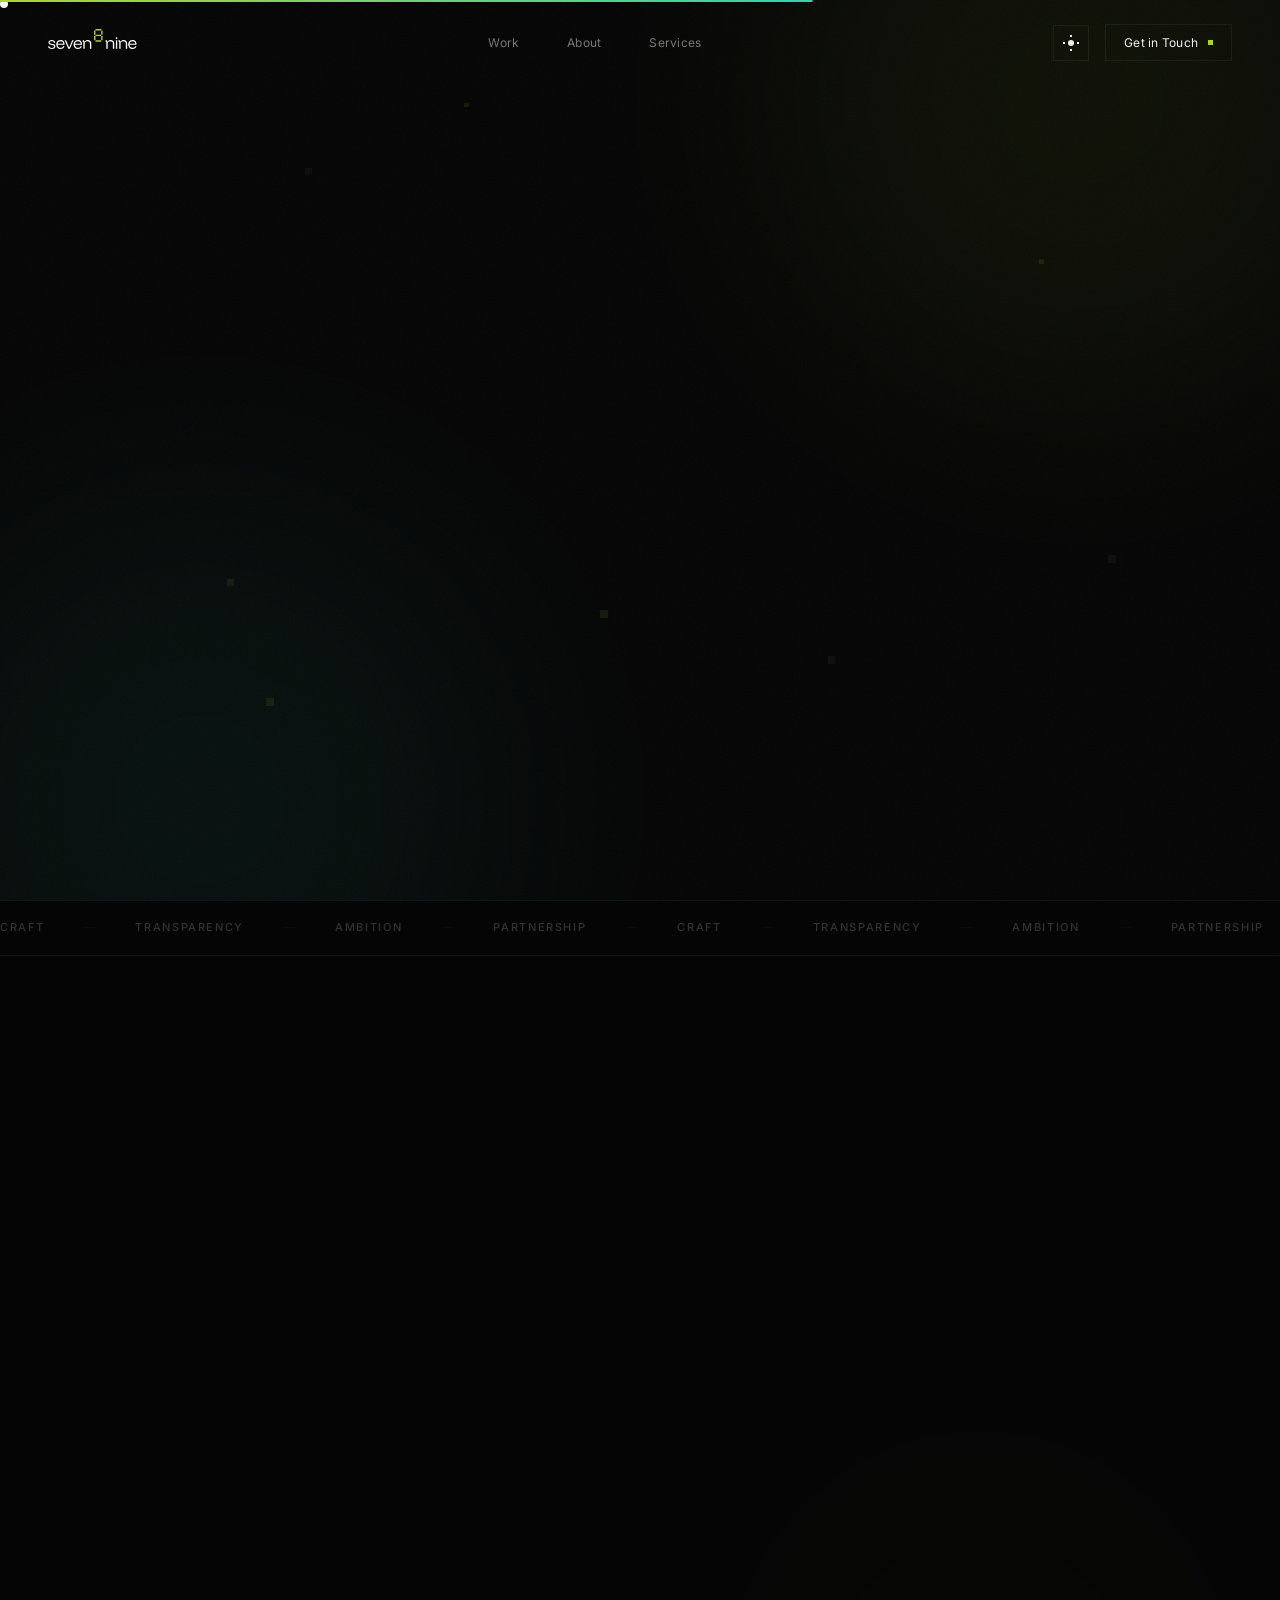
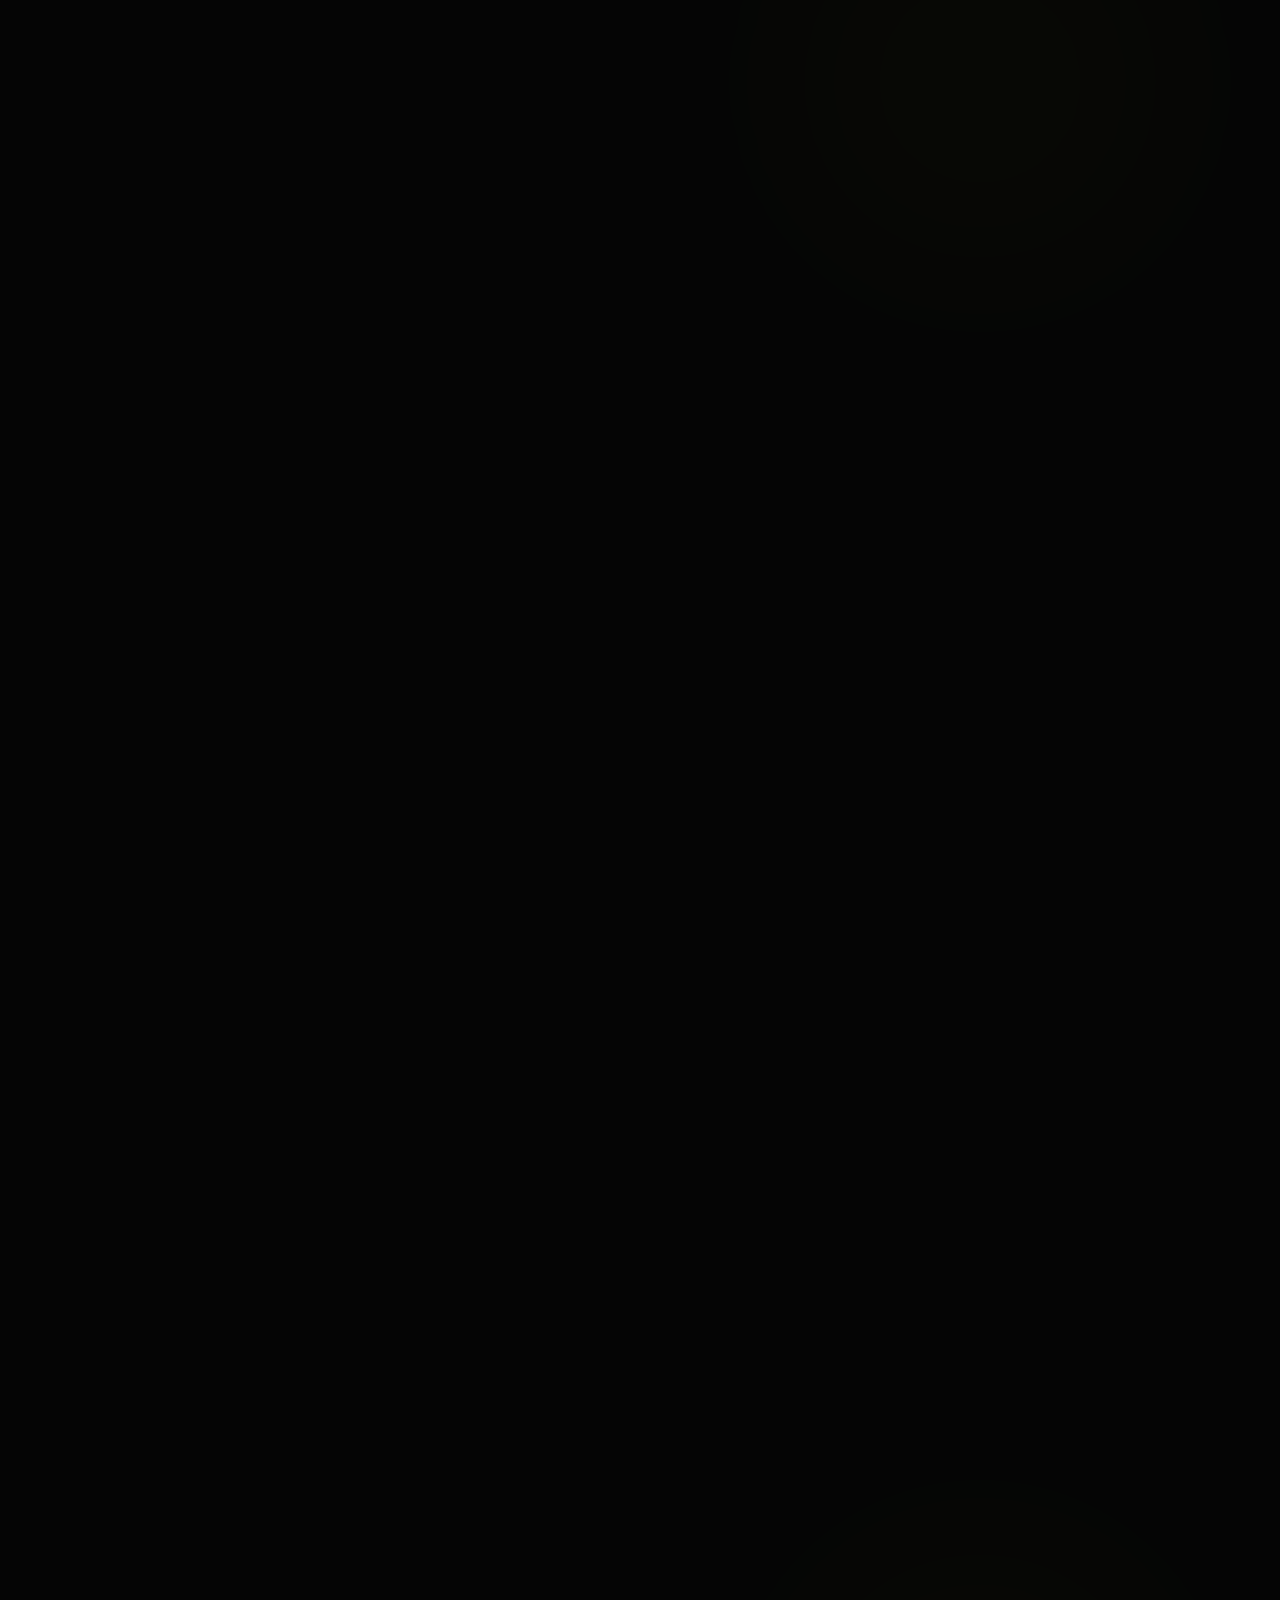
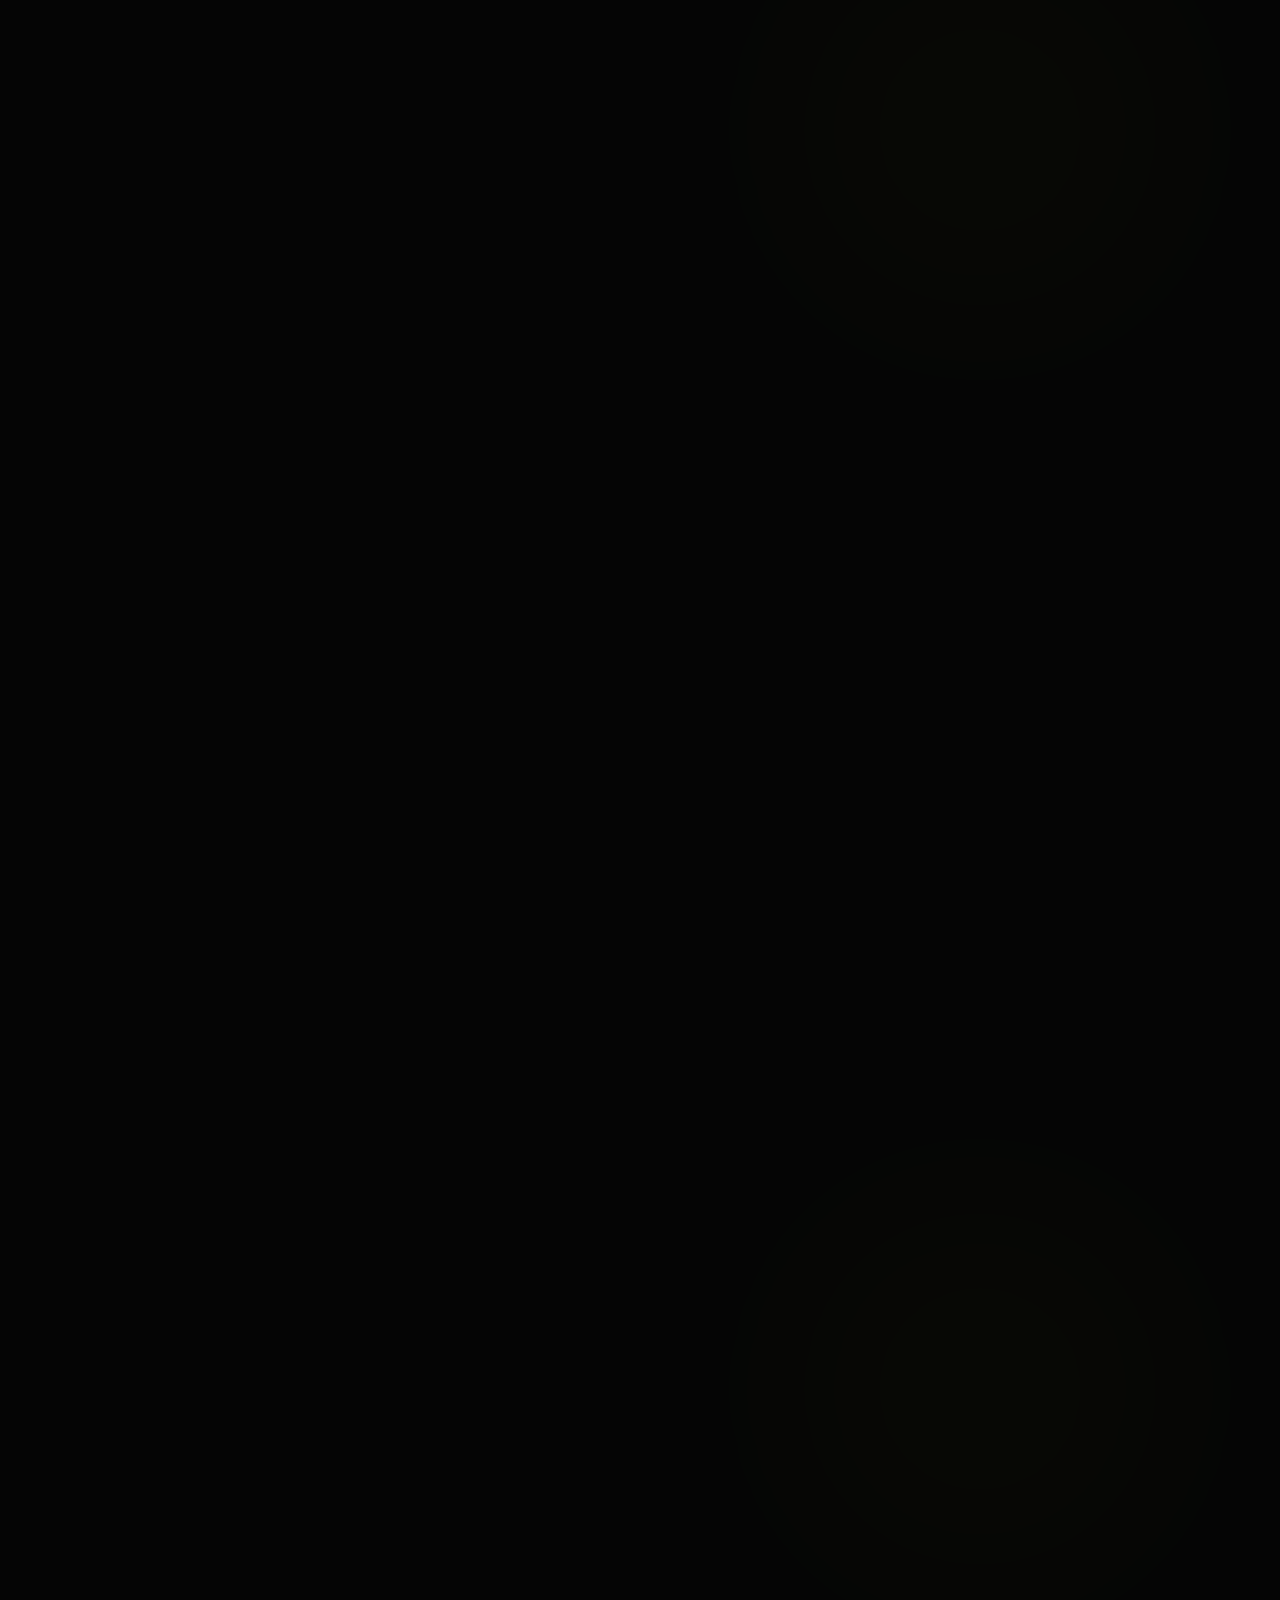
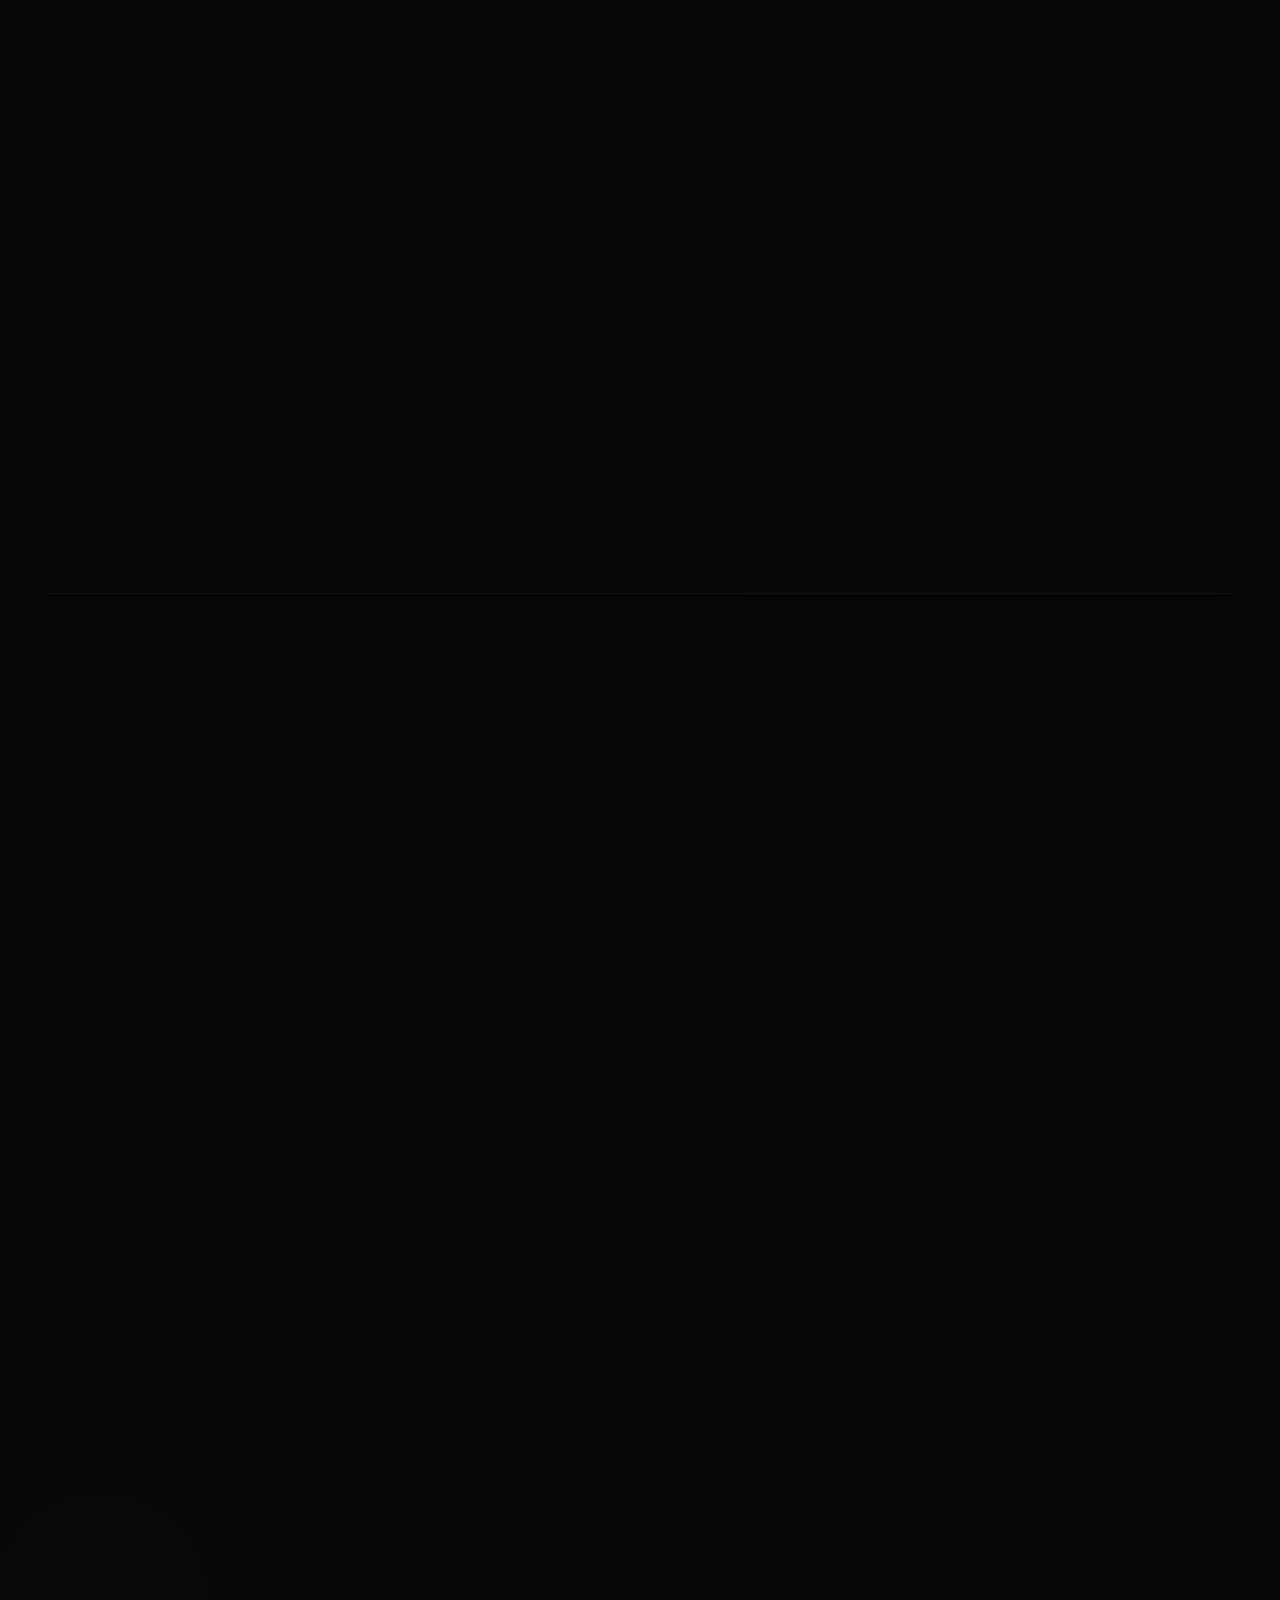
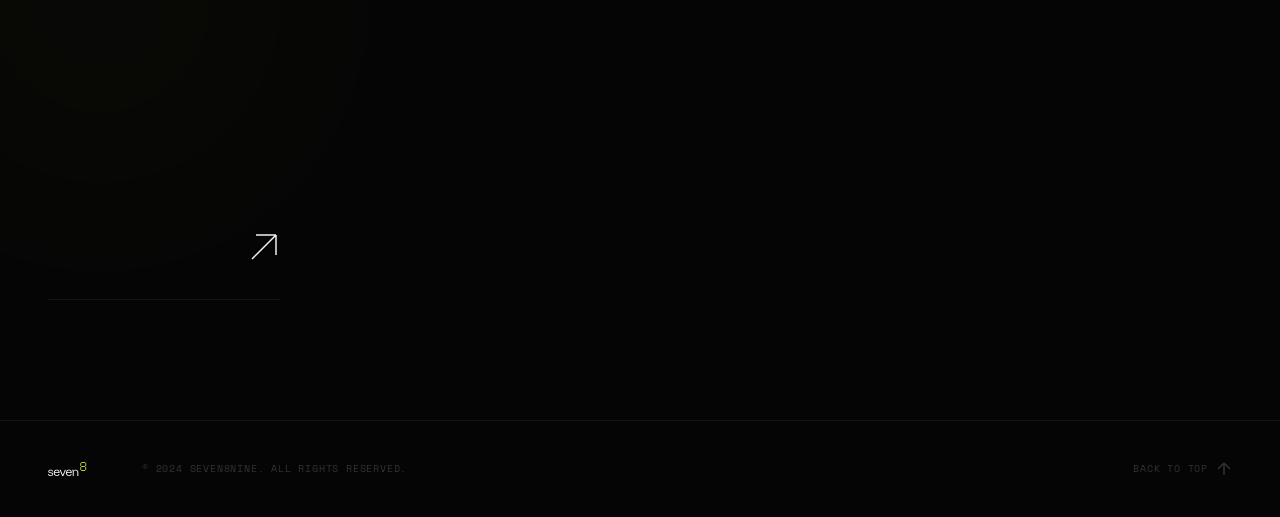
==== about.html @ 1c462418 "Initial commit: seven8nine studio website v9 - homepage with vivid animations, day/night mode, multi" ====
<!DOCTYPE html>
<html lang="en">
<head>
  <meta charset="UTF-8">
  <meta name="viewport" content="width=device-width, initial-scale=1.0">
  <title>About — seven8nine</title>
  <link rel="stylesheet" href="css/style.css?v=9">
  <link rel="preconnect" href="https://fonts.googleapis.com">
  <link rel="preconnect" href="https://fonts.gstatic.com" crossorigin>
  <link href="https://fonts.googleapis.com/css2?family=Inter:wght@200;300;400;500;600;700&family=Space+Mono:wght@400;700&display=swap" rel="stylesheet">
</head>
<body>

  <!-- Loader -->
  <div class="loader" id="loader">
    <div class="loader__col loader__col--left"></div>
    <div class="loader__col loader__col--right"></div>
    <div class="loader__content">
      <div class="loader__pixel-eight" aria-hidden="true">
        <div class="px" style="grid-area:1/2/2/5"></div>
        <div class="px" style="grid-area:2/1/4/2"></div>
        <div class="px" style="grid-area:2/5/4/6"></div>
        <div class="px" style="grid-area:4/2/5/5"></div>
        <div class="px" style="grid-area:5/1/7/2"></div>
        <div class="px" style="grid-area:5/5/7/6"></div>
        <div class="px" style="grid-area:7/2/8/5"></div>
      </div>
      <div class="loader__counter" id="loaderCounter">0</div>
    </div>
  </div>

  <!-- Cursor -->
  <div class="cursor" id="cursor">
    <div class="cursor__dot"></div>
    <div class="cursor__label" id="cursorLabel"></div>
  </div>

  <!-- Navigation -->
  <nav class="nav" id="nav">
    <div class="nav__inner">
      <a href="/" class="nav__logo" data-magnetic>
        <svg viewBox="0 0 248 56.03" xmlns="http://www.w3.org/2000/svg" class="logo-svg">
          <defs><style>.cls-1{fill:#fff}.cls-2{fill:#aed136}</style></defs>
          <g><g><path class="cls-1" d="M10.92,56.03c-3.28,0-5.87-.68-7.78-2.04s-2.95-3.26-3.14-5.7H3.79c.19,1.56,.87,2.71,2.06,3.47,1.18,.75,2.91,1.13,5.2,1.13,4.11,0,6.16-1.32,6.16-3.95,0-1.07-.32-1.9-.95-2.48-.63-.58-1.7-1-3.2-1.27l-5.28-.97c-4.38-.81-6.57-2.9-6.57-6.29,0-2.18,.82-3.89,2.46-5.16s3.88-1.89,6.73-1.89,5.27,.64,7.03,1.93,2.77,3.09,3.04,5.4h-3.71c-.3-1.42-.97-2.48-2.02-3.16s-2.51-1.03-4.39-1.03-3.18,.32-4.15,.95c-.97,.63-1.45,1.55-1.45,2.76,0,.91,.32,1.63,.95,2.16,.63,.52,1.66,.92,3.08,1.19l5.24,.97c2.31,.43,4,1.18,5.08,2.26,1.07,1.08,1.61,2.53,1.61,4.35,0,2.34-.85,4.15-2.54,5.44s-4.11,1.93-7.25,1.93Z"/><path class="cls-1" d="M35.31,56.03c-2.47,0-4.62-.52-6.45-1.55-1.83-1.03-3.24-2.51-4.23-4.41-.99-1.91-1.49-4.14-1.49-6.69s.5-4.76,1.49-6.63c.99-1.87,2.39-3.31,4.19-4.33,1.8-1.02,3.91-1.53,6.33-1.53,2.28,0,4.26,.46,5.92,1.39s2.96,2.24,3.89,3.93,1.39,3.69,1.39,6v1.69H26.76c.11,2.77,.92,4.93,2.44,6.49,1.52,1.56,3.54,2.34,6.06,2.34,1.75,0,3.23-.38,4.45-1.13,1.22-.75,2.06-1.84,2.52-3.27h3.87c-.62,2.45-1.87,4.34-3.77,5.68-1.89,1.34-4.24,2.02-7.03,2.02Zm-8.34-15.03h15.72c-.19-2.18-.95-3.87-2.3-5.08-1.34-1.21-3.1-1.81-5.28-1.81s-3.98,.6-5.42,1.81c-1.44,1.21-2.34,2.9-2.72,5.08Z"/><path class="cls-1" d="M56.95,55.54l-10.28-24.18h3.91l8.58,20.47h.16l8.46-20.47h3.79l-10.28,24.18h-4.35Z"/><path class="cls-1" d="M84.08,56.03c-2.47,0-4.62-.52-6.45-1.55-1.83-1.03-3.24-2.51-4.23-4.41-.99-1.91-1.49-4.14-1.49-6.69s.5-4.76,1.49-6.63c.99-1.87,2.39-3.31,4.19-4.33,1.8-1.02,3.91-1.53,6.33-1.53,2.28,0,4.26,.46,5.92,1.39s2.96,2.24,3.89,3.93,1.39,3.69,1.39,6v1.69h-19.58c.11,2.77,.92,4.93,2.44,6.49,1.52,1.56,3.54,2.34,6.06,2.34,1.75,0,3.23-.38,4.45-1.13,1.22-.75,2.06-1.84,2.52-3.27h3.87c-.62,2.45-1.87,4.34-3.77,5.68-1.89,1.34-4.24,2.02-7.03,2.02Zm-8.34-15.03h15.72c-.19-2.18-.95-3.87-2.3-5.08-1.34-1.21-3.1-1.81-5.28-1.81s-3.98,.6-5.42,1.81c-1.44,1.21-2.34,2.9-2.72,5.08Z"/><path class="cls-1" d="M99.08,55.54v-20.15h-2.02v-4.03h4.19v3.63h1.69c.81-1.34,1.94-2.36,3.4-3.04,1.46-.68,3.14-1.03,5.02-1.03,3.03,0,5.45,.89,7.25,2.66,1.8,1.77,2.7,4.14,2.7,7.09v14.87h-3.79v-14.31c0-2.28-.62-4.02-1.87-5.22-1.25-1.2-3.07-1.79-5.46-1.79s-4.18,.6-5.44,1.79c-1.26,1.2-1.89,2.94-1.89,5.22v14.31h-3.79Z"/></g><g><path class="cls-1" d="M163.35,55.54v-20.13h-2.01v-4.03h4.19v3.62h1.69c.8-1.34,1.94-2.35,3.4-3.04,1.46-.68,3.13-1.03,5.01-1.03,3.03,0,5.45,.89,7.24,2.66,1.8,1.77,2.7,4.13,2.7,7.08v14.85h-3.78v-14.29c0-2.28-.62-4.02-1.87-5.21-1.25-1.19-3.07-1.79-5.45-1.79s-4.17,.6-5.43,1.79c-1.26,1.19-1.89,2.93-1.89,5.21v14.29h-3.78Z"/><path class="cls-1" d="M192.11,27.77c-.67,0-1.24-.23-1.71-.71-.47-.47-.7-1.04-.7-1.71s.23-1.24,.7-1.71c.47-.47,1.04-.7,1.71-.7s1.24,.23,1.71,.7c.47,.47,.7,1.04,.7,1.71s-.23,1.24-.7,1.71-1.04,.71-1.71,.71Zm-1.89,27.77V31.39h3.78v24.15h-3.78Z"/><path class="cls-1" d="M199.61,55.54v-20.13h-2.01v-4.03h4.19v3.62h1.69c.8-1.34,1.94-2.35,3.4-3.04,1.46-.68,3.13-1.03,5.01-1.03,3.03,0,5.45,.89,7.24,2.66,1.8,1.77,2.7,4.13,2.7,7.08v14.85h-3.78v-14.29c0-2.28-.62-4.02-1.87-5.21-1.25-1.19-3.07-1.79-5.45-1.79s-4.17,.6-5.43,1.79c-1.26,1.19-1.89,2.93-1.89,5.21v14.29h-3.78Z"/><path class="cls-1" d="M236.97,56.03c-2.47,0-4.62-.52-6.44-1.55-1.83-1.03-3.23-2.5-4.23-4.41-.99-1.91-1.49-4.13-1.49-6.68s.5-4.76,1.49-6.62c.99-1.86,2.39-3.31,4.19-4.33,1.8-1.02,3.9-1.53,6.32-1.53,2.28,0,4.25,.46,5.92,1.39,1.66,.93,2.96,2.23,3.88,3.92s1.39,3.69,1.39,6v1.69h-19.56c.11,2.76,.92,4.93,2.44,6.48,1.52,1.56,3.53,2.33,6.06,2.33,1.74,0,3.23-.38,4.45-1.13,1.22-.75,2.06-1.84,2.52-3.26h3.86c-.62,2.44-1.87,4.34-3.76,5.68-1.89,1.34-4.23,2.01-7.02,2.01Zm-8.33-15.01h15.7c-.19-2.17-.95-3.86-2.29-5.07-1.34-1.21-3.1-1.81-5.27-1.81s-3.98,.6-5.41,1.81c-1.44,1.21-2.34,2.9-2.72,5.07Z"/></g><g><polygon class="cls-2" points="133.11 23.87 133.11 19.89 129.13 19.89 129.13 23.87 129.13 27.85 129.13 31.83 133.11 31.83 133.11 27.85 133.11 23.87"/><polygon class="cls-2" points="149.02 27.85 149.02 31.83 153 31.83 153 27.85 153 23.87 153 19.89 149.02 19.89 149.02 23.87 149.02 27.85"/><polygon class="cls-2" points="133.11 7.96 133.11 3.98 129.13 3.98 129.13 7.96 129.13 11.94 129.13 15.91 133.11 15.91 133.11 11.94 133.11 7.96"/><polygon class="cls-2" points="149.02 3.98 149.02 7.96 149.02 11.94 149.02 15.91 153 15.91 153 11.94 153 7.96 153 3.98 149.02 3.98"/><polygon class="cls-2" points="141.06 3.98 145.04 3.98 149.02 3.98 149.02 0 145.04 0 141.06 0 137.09 0 133.11 0 133.11 3.98 137.09 3.98 141.06 3.98"/><polygon class="cls-2" points="141.06 31.83 137.09 31.83 133.11 31.83 133.11 35.81 137.09 35.81 141.06 35.81 145.04 35.81 149.02 35.81 149.02 31.83 145.04 31.83 141.06 31.83"/><polygon class="cls-2" points="141.06 15.91 137.09 15.91 133.11 15.91 133.11 19.89 137.09 19.89 141.06 19.89 145.04 19.89 149.02 19.89 149.02 15.91 145.04 15.91 141.06 15.91"/></g></g>
        </svg>
      </a>
      <div class="nav__links">
        <a href="work.html" class="nav__link" data-magnetic>Work</a>
        <a href="about.html" class="nav__link active" data-magnetic>About</a>
        <a href="index.html#services" class="nav__link" data-magnetic>Services</a>
      </div>
      <div class="nav__right">
        <button class="theme-toggle" id="themeToggle" data-magnetic data-cursor="Mode" aria-label="Toggle theme">
          <div class="theme-toggle__icon">
            <div class="theme-toggle__sun">
              <span></span><span></span><span></span><span></span>
              <div class="theme-toggle__center"></div>
            </div>
            <div class="theme-toggle__moon"></div>
          </div>
        </button>
        <a href="contact.html" class="nav__cta" data-magnetic data-cursor="Let's Talk">
          <span>Get in Touch</span>
          <div class="nav__cta-dot"></div>
        </a>
        <button class="nav__burger" id="navBurger" aria-label="Menu">
          <span></span><span></span>
        </button>
      </div>
    </div>
  </nav>

  <!-- Mobile Menu -->
  <div class="mobile-menu" id="mobileMenu">
    <div class="mobile-menu__inner">
      <a href="work.html" class="mobile-menu__link"><span data-text="Work">Work</span></a>
      <a href="about.html" class="mobile-menu__link"><span data-text="About">About</span></a>
      <a href="index.html#services" class="mobile-menu__link"><span data-text="Services">Services</span></a>
      <a href="contact.html" class="mobile-menu__link"><span data-text="Contact">Contact</span></a>
    </div>
    <div class="mobile-menu__footer">
      <a href="#">Twitter / X</a>
      <a href="#">LinkedIn</a>
      <a href="#">Dribbble</a>
    </div>
  </div>

  <!-- Page Hero -->
  <section class="hero hero--page" id="hero">
    <div class="hero__glow hero__glow--1"></div>
    <div class="hero__glow hero__glow--2"></div>
    <div class="hero__content">
      <h1 class="hero__title">
        <span class="hero__line hero__line--left">
          <span class="line"><span class="line__inner" data-reveal>About</span></span>
        </span>
        <span class="hero__line hero__line--right">
          <span class="line"><span class="line__inner" data-reveal>seven8nine<span class="hero__dot"></span></span></span>
        </span>
      </h1>
      <div class="hero__aside" data-reveal-fade>
        <p>A tight-knit digital studio built on craft,<br>honesty, and the belief that great work<br>speaks louder than big teams.</p>
      </div>
    </div>
  </section>

  <!-- Marquee -->
  <section class="marquee" data-speed="-1" data-skew>
    <div class="marquee__track">
      <span class="marquee__item">Craft</span>
      <span class="marquee__sep">&mdash;</span>
      <span class="marquee__item">Transparency</span>
      <span class="marquee__sep">&mdash;</span>
      <span class="marquee__item">Ambition</span>
      <span class="marquee__sep">&mdash;</span>
      <span class="marquee__item">Partnership</span>
      <span class="marquee__sep">&mdash;</span>
      <span class="marquee__item">Craft</span>
      <span class="marquee__sep">&mdash;</span>
      <span class="marquee__item">Transparency</span>
      <span class="marquee__sep">&mdash;</span>
      <span class="marquee__item">Ambition</span>
      <span class="marquee__sep">&mdash;</span>
      <span class="marquee__item">Partnership</span>
      <span class="marquee__sep">&mdash;</span>
      <span class="marquee__item">Craft</span>
      <span class="marquee__sep">&mdash;</span>
      <span class="marquee__item">Transparency</span>
      <span class="marquee__sep">&mdash;</span>
      <span class="marquee__item">Ambition</span>
      <span class="marquee__sep">&mdash;</span>
      <span class="marquee__item">Partnership</span>
      <span class="marquee__sep">&mdash;</span>
    </div>
  </section>

  <!-- Our Story -->
  <section class="about" id="story">
    <div class="container">
      <div class="section-head section-head--split">
        <div>
          <span class="mono" data-reveal-fade>( 01 &mdash; Our Story )</span>
          <h2 class="section-title">
            <span class="line"><span class="line__inner" data-reveal>We started seven8nine</span></span>
            <span class="line"><span class="line__inner" data-reveal>because we were tired</span></span>
          </h2>
        </div>
        <div class="section-head__aside" data-reveal-fade>
          <p>Tired of the agency model. Tired of bloated teams, endless meetings, and decks that go nowhere. We wanted something different.</p>
        </div>
      </div>
      <div class="about__layout">
        <div class="about__left">
          <div class="about__text" data-reveal-fade>
            <p>We started seven8nine because we believed the traditional agency was broken. Too many layers, too many handoffs, too much bureaucracy between a great idea and its execution. We saw talented people stuck in systems that rewarded process over output and billing over brilliance.</p>
            <p>So we built something leaner. A studio where every person on the team is senior, every project gets our full attention, and every deliverable reflects an obsessive level of craft. No juniors learning on your dime. No account managers playing telephone between you and the people actually doing the work.</p>
            <p>Five years in, that founding frustration has become our greatest strength. We've shipped over 50 projects for brands across four continents — from scrappy startups to established enterprises. The common thread? Clients who refuse to settle for "good enough" and trust us to push further.</p>
            <p>We're remote-first, globally distributed, and proudly small by design. Because staying small means staying sharp. It means every project matters. It means we can say no to work that doesn't excite us and pour everything into the work that does.</p>
          </div>
        </div>
        <div class="about__right">
          <div class="about__manifesto" data-reveal-fade>
            <h4 class="mono">What drives us</h4>
            <div class="about__manifesto-item">
              <span class="mono">01</span>
              <p>We believe design is problem-solving disguised as aesthetics. Every pixel has a purpose.</p>
            </div>
            <div class="about__manifesto-item">
              <span class="mono">02</span>
              <p>We treat every client's business like our own. Their wins are our wins.</p>
            </div>
            <div class="about__manifesto-item">
              <span class="mono">03</span>
              <p>We'd rather have an uncomfortable conversation early than a disappointed client later.</p>
            </div>
            <div class="about__manifesto-item">
              <span class="mono">04</span>
              <p>We never stop at the first good idea. The best work comes from relentless iteration.</p>
            </div>
          </div>
        </div>
      </div>
    </div>
  </section>

  <!-- Visual Divider -->
  <div class="visual-divider" data-reveal-fade>
    <div class="visual-divider__line"></div>
    <div class="visual-divider__glow"></div>
  </div>

  <!-- Team -->
  <section class="about" id="team">
    <div class="container">
      <div class="section-head section-head--split">
        <div>
          <span class="mono" data-reveal-fade>( 02 &mdash; The Team )</span>
          <h2 class="section-title">
            <span class="line"><span class="line__inner" data-reveal>The people behind</span></span>
            <span class="line"><span class="line__inner" data-reveal>the pixels</span></span>
          </h2>
        </div>
        <div class="section-head__aside" data-reveal-fade>
          <p>Six senior specialists. No juniors, no interns, no filler. Every person on our team has 8+ years of experience and a portfolio that speaks for itself.</p>
        </div>
      </div>
      <div class="team-grid">
        <div class="team-card" data-reveal-fade>
          <div class="team-card__img">
            <div class="team-card__img-inner" style="background:linear-gradient(135deg,#1a1a2e 0%,#16213e 50%,#0f3460 100%)"></div>
          </div>
          <div class="team-card__info">
            <h3 class="team-card__name">Alex Chen</h3>
            <span class="team-card__role mono">Creative Director</span>
          </div>
        </div>
        <div class="team-card" data-reveal-fade>
          <div class="team-card__img">
            <div class="team-card__img-inner" style="background:linear-gradient(135deg,#2d1b4e 0%,#4a1942 50%,#6b2fa0 100%)"></div>
          </div>
          <div class="team-card__info">
            <h3 class="team-card__name">Maria Santos</h3>
            <span class="team-card__role mono">Lead Designer</span>
          </div>
        </div>
        <div class="team-card" data-reveal-fade>
          <div class="team-card__img">
            <div class="team-card__img-inner" style="background:linear-gradient(135deg,#0a2e1a 0%,#134e3a 50%,#1a6b4a 100%)"></div>
          </div>
          <div class="team-card__info">
            <h3 class="team-card__name">James Wright</h3>
            <span class="team-card__role mono">Technical Lead</span>
          </div>
        </div>
        <div class="team-card" data-reveal-fade>
          <div class="team-card__img">
            <div class="team-card__img-inner" style="background:linear-gradient(135deg,#2e1a0a 0%,#4e3413 50%,#6b4a1a 100%)"></div>
          </div>
          <div class="team-card__info">
            <h3 class="team-card__name">Lina Park</h3>
            <span class="team-card__role mono">Brand Strategist</span>
          </div>
        </div>
        <div class="team-card" data-reveal-fade>
          <div class="team-card__img">
            <div class="team-card__img-inner" style="background:linear-gradient(135deg,#1a1a1a 0%,#2d2d2d 50%,#404040 100%)"></div>
          </div>
          <div class="team-card__info">
            <h3 class="team-card__name">Kai Thompson</h3>
            <span class="team-card__role mono">Senior Developer</span>
          </div>
        </div>
        <div class="team-card" data-reveal-fade>
          <div class="team-card__img">
            <div class="team-card__img-inner" style="background:linear-gradient(135deg,#1a0a2e 0%,#2e1a4e 50%,#4a2d6b 100%)"></div>
          </div>
          <div class="team-card__info">
            <h3 class="team-card__name">Sofia Andersen</h3>
            <span class="team-card__role mono">Motion Designer</span>
          </div>
        </div>
      </div>
    </div>
  </section>

  <!-- Visual Divider -->
  <div class="visual-divider" data-reveal-fade>
    <div class="visual-divider__line"></div>
    <div class="visual-divider__glow"></div>
  </div>

  <!-- Values -->
  <section class="about" id="values">
    <div class="container">
      <div class="section-head">
        <span class="mono" data-reveal-fade>( 03 &mdash; Our Values )</span>
        <h2 class="section-title">
          <span class="line"><span class="line__inner" data-reveal>What we</span></span>
          <span class="line"><span class="line__inner" data-reveal>stand for</span></span>
        </h2>
      </div>
      <div class="values-grid">
        <div class="value-item" data-reveal-fade>
          <span class="value-item__num mono">01</span>
          <h3 class="value-item__title">Craft</h3>
          <p class="value-item__text">We obsess over the details others overlook. Every interaction, every transition, every line of code is intentional. We don't ship work we're not proud of — period.</p>
        </div>
        <div class="value-item" data-reveal-fade>
          <span class="value-item__num mono">02</span>
          <h3 class="value-item__title">Transparency</h3>
          <p class="value-item__text">No hidden agendas, no surprise invoices, no sugarcoating. We share our thinking openly, flag problems early, and treat our clients like the adults they are.</p>
        </div>
        <div class="value-item" data-reveal-fade>
          <span class="value-item__num mono">03</span>
          <h3 class="value-item__title">Ambition</h3>
          <p class="value-item__text">We push for work that sets new benchmarks — not work that fits safely within existing ones. Safe is the riskiest strategy in a world drowning in sameness.</p>
        </div>
        <div class="value-item" data-reveal-fade>
          <span class="value-item__num mono">04</span>
          <h3 class="value-item__title">Partnership</h3>
          <p class="value-item__text">We're not vendors. We're collaborators who invest in your success. The best results come from teams that trust each other enough to challenge each other.</p>
        </div>
      </div>
    </div>
  </section>

  <!-- Stats -->
  <section class="about" id="stats">
    <div class="container">
      <div class="section-head">
        <span class="mono" data-reveal-fade>( 04 &mdash; By the Numbers )</span>
        <h2 class="section-title">
          <span class="line"><span class="line__inner" data-reveal>Impact in numbers</span></span>
        </h2>
      </div>
      <div class="about__stats" style="display:grid;grid-template-columns:repeat(4,1fr);gap:2rem;">
        <div class="about__stat" data-reveal-fade>
          <span class="about__stat-num" data-count="50">0</span><span class="about__stat-plus">+</span>
          <span class="about__stat-label mono">Projects shipped</span>
        </div>
        <div class="about__stat" data-reveal-fade>
          <span class="about__stat-num" data-count="30">0</span><span class="about__stat-plus">+</span>
          <span class="about__stat-label mono">Happy clients</span>
        </div>
        <div class="about__stat" data-reveal-fade>
          <span class="about__stat-num" data-count="5">0</span>
          <span class="about__stat-label mono">Years running</span>
        </div>
        <div class="about__stat" data-reveal-fade>
          <span class="about__stat-num" data-count="12">0</span>
          <span class="about__stat-label mono">Awards won</span>
        </div>
      </div>
    </div>
  </section>

  <!-- Big Text Statement -->
  <section class="big-text" data-reveal-fade>
    <div class="big-text__content">
      Small team. <span class="accent-word">Big standards</span>. We don't scale the team — we scale the <span class="accent-word">impact</span>.
    </div>
  </section>

  <!-- CTA / Contact -->
  <section class="contact" id="contact">
    <div class="container">
      <div class="contact__inner">
        <div class="section-head">
          <span class="mono" data-reveal-fade>( 05 &mdash; Let's Work Together )</span>
        </div>
        <h2 class="contact__title">
          <span class="line"><span class="line__inner" data-reveal>Ready to start</span></span>
          <span class="line"><span class="line__inner" data-reveal>something great<span class="hero__dot"></span></span></span>
        </h2>
        <div class="contact__body" data-reveal-fade>
          <p class="contact__desc">We're always open to discussing new projects, creative ideas, or opportunities to be part of your vision.</p>
        </div>
        <a href="contact.html" class="contact__link" data-magnetic data-cursor="Let's Go">
          <span class="contact__link-text" data-reveal-fade>Get in touch</span>
          <svg width="32" height="32" viewBox="0 0 32 32" fill="none"><path d="M4 28L28 4M28 4H8M28 4V24" stroke="currentColor" stroke-width="1.5"/></svg>
        </a>
      </div>
    </div>
  </section>

  <!-- Footer -->
  <footer class="footer">
    <div class="container">
      <div class="footer__inner">
        <div class="footer__left">
          <svg viewBox="0 0 248 56.03" xmlns="http://www.w3.org/2000/svg" class="logo-svg logo-svg--sm">
            <defs><style>.cls-1f{fill:#fff}.cls-2f{fill:#aed136}</style></defs>
            <g><g><path class="cls-1f" d="M10.92,56.03c-3.28,0-5.87-.68-7.78-2.04s-2.95-3.26-3.14-5.7H3.79c.19,1.56,.87,2.71,2.06,3.47,1.18,.75,2.91,1.13,5.2,1.13,4.11,0,6.16-1.32,6.16-3.95,0-1.07-.32-1.9-.95-2.48-.63-.58-1.7-1-3.2-1.27l-5.28-.97c-4.38-.81-6.57-2.9-6.57-6.29,0-2.18,.82-3.89,2.46-5.16s3.88-1.89,6.73-1.89,5.27,.64,7.03,1.93,2.77,3.09,3.04,5.4h-3.71c-.3-1.42-.97-2.48-2.02-3.16s-2.51-1.03-4.39-1.03-3.18,.32-4.15,.95c-.97,.63-1.45,1.55-1.45,2.76,0,.91,.32,1.63,.95,2.16,.63,.52,1.66,.92,3.08,1.19l5.24,.97c2.31,.43,4,1.18,5.08,2.26,1.07,1.08,1.61,2.53,1.61,4.35,0,2.34-.85,4.15-2.54,5.44s-4.11,1.93-7.25,1.93Z"/><path class="cls-1f" d="M35.31,56.03c-2.47,0-4.62-.52-6.45-1.55-1.83-1.03-3.24-2.51-4.23-4.41-.99-1.91-1.49-4.14-1.49-6.69s.5-4.76,1.49-6.63c.99-1.87,2.39-3.31,4.19-4.33,1.8-1.02,3.91-1.53,6.33-1.53,2.28,0,4.26,.46,5.92,1.39s2.96,2.24,3.89,3.93,1.39,3.69,1.39,6v1.69H26.76c.11,2.77,.92,4.93,2.44,6.49,1.52,1.56,3.54,2.34,6.06,2.34,1.75,0,3.23-.38,4.45-1.13,1.22-.75,2.06-1.84,2.52-3.27h3.87c-.62,2.45-1.87,4.34-3.77,5.68-1.89,1.34-4.24,2.02-7.03,2.02Zm-8.34-15.03h15.72c-.19-2.18-.95-3.87-2.3-5.08-1.34-1.21-3.1-1.81-5.28-1.81s-3.98,.6-5.42,1.81c-1.44,1.21-2.34,2.9-2.72,5.08Z"/><path class="cls-1f" d="M56.95,55.54l-10.28-24.18h3.91l8.58,20.47h.16l8.46-20.47h3.79l-10.28,24.18h-4.35Z"/><path class="cls-1f" d="M84.08,56.03c-2.47,0-4.62-.52-6.45-1.55-1.83-1.03-3.24-2.51-4.23-4.41-.99-1.91-1.49-4.14-1.49-6.69s.5-4.76,1.49-6.63c.99-1.87,2.39-3.31,4.19-4.33,1.8-1.02,3.91-1.53,6.33-1.53,2.28,0,4.26,.46,5.92,1.39s2.96,2.24,3.89,3.93,1.39,3.69,1.39,6v1.69h-19.58c.11,2.77,.92,4.93,2.44,6.49,1.52,1.56,3.54,2.34,6.06,2.34,1.75,0,3.23-.38,4.45-1.13,1.22-.75,2.06-1.84,2.52-3.27h3.87c-.62,2.45-1.87,4.34-3.77,5.68-1.89,1.34-4.24,2.02-7.03,2.02Zm-8.34-15.03h15.72c-.19-2.18-.95-3.87-2.3-5.08-1.34-1.21-3.1-1.81-5.28-1.81s-3.98,.6-5.42,1.81c-1.44,1.21-2.34,2.9-2.72,5.08Z"/><path class="cls-1f" d="M99.08,55.54v-20.15h-2.02v-4.03h4.19v3.63h1.69c.81-1.34,1.94-2.36,3.4-3.04,1.46-.68,3.14-1.03,5.02-1.03,3.03,0,5.45,.89,7.25,2.66,1.8,1.77,2.7,4.14,2.7,7.09v14.87h-3.79v-14.31c0-2.28-.62-4.02-1.87-5.22-1.25-1.2-3.07-1.79-5.46-1.79s-4.18,.6-5.44,1.79c-1.26,1.2-1.89,2.94-1.89,5.22v14.31h-3.79Z"/></g><g><polygon class="cls-2f" points="133.11 23.87 133.11 19.89 129.13 19.89 129.13 23.87 129.13 27.85 129.13 31.83 133.11 31.83 133.11 27.85 133.11 23.87"/><polygon class="cls-2f" points="149.02 27.85 149.02 31.83 153 31.83 153 27.85 153 23.87 153 19.89 149.02 19.89 149.02 23.87 149.02 27.85"/><polygon class="cls-2f" points="133.11 7.96 133.11 3.98 129.13 3.98 129.13 7.96 129.13 11.94 129.13 15.91 133.11 15.91 133.11 11.94 133.11 7.96"/><polygon class="cls-2f" points="149.02 3.98 149.02 7.96 149.02 11.94 149.02 15.91 153 15.91 153 11.94 153 7.96 153 3.98 149.02 3.98"/><polygon class="cls-2f" points="141.06 3.98 145.04 3.98 149.02 3.98 149.02 0 145.04 0 141.06 0 137.09 0 133.11 0 133.11 3.98 137.09 3.98 141.06 3.98"/><polygon class="cls-2f" points="141.06 31.83 137.09 31.83 133.11 31.83 133.11 35.81 137.09 35.81 141.06 35.81 145.04 35.81 149.02 35.81 149.02 31.83 145.04 31.83 141.06 31.83"/><polygon class="cls-2f" points="141.06 15.91 137.09 15.91 133.11 15.91 133.11 19.89 137.09 19.89 141.06 19.89 145.04 19.89 149.02 19.89 149.02 15.91 145.04 15.91 141.06 15.91"/></g></g>
          </svg>
          <span class="mono footer__copy">&copy; 2024 seven8nine. All rights reserved.</span>
        </div>
        <div class="footer__right">
          <a href="#hero" class="footer__back-top" data-magnetic>
            <span class="mono">Back to top</span>
            <svg width="16" height="16" viewBox="0 0 16 16" fill="none"><path d="M8 14V2M8 2L2 8M8 2L14 8" stroke="currentColor" stroke-width="1.5"/></svg>
          </a>
        </div>
      </div>
    </div>
  </footer>

  <script src="js/main.js?v=9"></script>
</body>
</html>
---- css/style.css ----
/* ===========================
   seven8nine — v9 VIVID
   Award-level. Alive. Electric.
   =========================== */

*, *::before, *::after { margin: 0; padding: 0; box-sizing: border-box; }

:root {
  --bg: #050505;
  --bg-2: #0a0a0a;
  --bg-3: #0e0e0e;
  --border: rgba(255,255,255,0.06);
  --border-hover: rgba(255,255,255,0.14);
  --text: #f0f0f0;
  --text-2: rgba(255,255,255,0.45);
  --text-3: rgba(255,255,255,0.18);
  --accent: #aed136;
  --accent-glow: rgba(174,209,54,0.15);
  --accent-2: #36d1ae;
  --card-bg: #0a0a0a;
  --cursor-dot: #fff;
  --cursor-label: #000;
  --gradient-1: linear-gradient(135deg, #aed136 0%, #36d1ae 100%);
  --gradient-2: linear-gradient(135deg, #aed136 0%, #d1a836 100%);
  --font: 'Inter', -apple-system, sans-serif;
  --mono: 'Space Mono', monospace;
  --ease: cubic-bezier(0.16, 1, 0.3, 1);
  --ease-out: cubic-bezier(0.33, 1, 0.68, 1);
  --ease-in-out: cubic-bezier(0.65, 0, 0.35, 1);
  --ease-spring: cubic-bezier(0.22, 1, 0.36, 1);
}

/* === LIGHT MODE === */
[data-theme="light"] {
  --bg: #f5f5f0;
  --bg-2: #eaeae5;
  --bg-3: #e0e0db;
  --border: rgba(0,0,0,0.08);
  --border-hover: rgba(0,0,0,0.18);
  --text: #111;
  --text-2: rgba(0,0,0,0.5);
  --text-3: rgba(0,0,0,0.2);
  --accent: #7a9a1e;
  --accent-glow: rgba(122,154,30,0.12);
  --accent-2: #1e7a5a;
  --card-bg: #eaeae5;
  --cursor-dot: #111;
  --cursor-label: #fff;
  --gradient-1: linear-gradient(135deg, #7a9a1e 0%, #1e7a5a 100%);
  --gradient-2: linear-gradient(135deg, #7a9a1e 0%, #9a7a1e 100%);
}

html { -webkit-font-smoothing: antialiased; -moz-osx-font-smoothing: grayscale; }

body {
  font-family: var(--font);
  background: var(--bg);
  color: var(--text);
  line-height: 1.6;
  overflow-x: hidden;
  cursor: none;
  font-weight: 300;
  transition: background 0.6s var(--ease), color 0.6s var(--ease);
}

/* === NOISE GRAIN OVERLAY === */
body::before {
  content: '';
  position: fixed;
  inset: 0;
  z-index: 9990;
  pointer-events: none;
  opacity: 0.035;
  background-image: url("data:image/svg+xml,%3Csvg viewBox='0 0 256 256' xmlns='http://www.w3.org/2000/svg'%3E%3Cfilter id='noise'%3E%3CfeTurbulence type='fractalNoise' baseFrequency='0.9' numOctaves='4' stitchTiles='stitch'/%3E%3C/filter%3E%3Crect width='100%25' height='100%25' filter='url(%23noise)'/%3E%3C/svg%3E");
  background-repeat: repeat;
  background-size: 256px 256px;
}

a { color: inherit; text-decoration: none; cursor: none; }
button { cursor: none; font-family: inherit; }
::selection { background: var(--accent); color: var(--bg); }

.container { max-width: 1400px; margin: 0 auto; padding: 0 48px; }
.mono { font-family: var(--mono); font-size: 10px; letter-spacing: 0.08em; text-transform: uppercase; color: var(--text-3); font-weight: 400; }

/* === LOADER === */
.loader { position: fixed; inset: 0; z-index: 9999; display: flex; pointer-events: none; }
.loader__col { width: 50%; height: 100%; background: var(--bg); transition: transform 1s var(--ease); }
.loader__col--left { transform-origin: left; }
.loader__col--right { transform-origin: right; }
.loader.done .loader__col--left { transform: scaleX(0); }
.loader.done .loader__col--right { transform: scaleX(0); }
.loader__content {
  position: fixed; top: 50%; left: 50%;
  transform: translate(-50%, -50%); z-index: 10000;
  display: flex; flex-direction: column; align-items: center; gap: 24px;
  transition: opacity 0.4s, transform 0.6s var(--ease);
}
.loader.done .loader__content { opacity: 0; transform: translate(-50%, -50%) scale(0.8); }
.loader__pixel-eight { display: grid; grid-template-columns: repeat(5, 6px); grid-template-rows: repeat(7, 6px); gap: 2px; }
.loader__pixel-eight .px { background: var(--accent); animation: pixelPulse 1s ease-in-out infinite alternate; }
.loader__pixel-eight .px:nth-child(2) { animation-delay: 0.1s; }
.loader__pixel-eight .px:nth-child(3) { animation-delay: 0.2s; }
.loader__pixel-eight .px:nth-child(4) { animation-delay: 0.15s; }
.loader__pixel-eight .px:nth-child(5) { animation-delay: 0.25s; }
.loader__pixel-eight .px:nth-child(6) { animation-delay: 0.3s; }
.loader__pixel-eight .px:nth-child(7) { animation-delay: 0.05s; }
@keyframes pixelPulse { 0% { opacity: 0.1; } 100% { opacity: 1; } }
.loader__counter { font-family: var(--mono); font-size: 11px; color: var(--text-3); letter-spacing: 0.15em; }

/* === CURSOR === */
.cursor { position: fixed; top: 0; left: 0; z-index: 9998; pointer-events: none; mix-blend-mode: difference; }
.cursor__dot { width: 8px; height: 8px; background: var(--cursor-dot); border-radius: 50%; transition: width 0.4s var(--ease), height 0.4s var(--ease), margin 0.4s var(--ease), background 0.4s; }
.cursor.hover .cursor__dot { width: 80px; height: 80px; margin: -36px 0 0 -36px; }
.cursor__label { position: absolute; top: 50%; left: 50%; transform: translate(-50%, -50%); font-family: var(--mono); font-size: 9px; letter-spacing: 0.1em; text-transform: uppercase; white-space: nowrap; opacity: 0; transition: opacity 0.3s, color 0.3s; color: var(--cursor-label); }
.cursor.hover .cursor__label { opacity: 1; }

/* Cursor trail dots */
.cursor-trail {
  position: fixed;
  width: 4px; height: 4px;
  background: var(--accent);
  border-radius: 50%;
  pointer-events: none;
  z-index: 9997;
  opacity: 0;
  transition: opacity 0.3s;
  mix-blend-mode: screen;
}

/* === NAVIGATION === */
.nav { position: fixed; top: 0; left: 0; right: 0; z-index: 100; padding: 24px 0; transition: all 0.6s var(--ease); }
.nav.scrolled { padding: 14px 0; background: rgba(5,5,5,0.92); backdrop-filter: blur(40px); -webkit-backdrop-filter: blur(40px); border-bottom: 1px solid var(--border); transition: all 0.6s var(--ease), background 0.4s; }
[data-theme="light"] .nav.scrolled { background: rgba(245,245,240,0.92); }
.nav__inner { max-width: 1400px; margin: 0 auto; padding: 0 48px; display: flex; align-items: center; justify-content: space-between; }
.logo-svg { height: 20px; width: auto; }
.logo-svg--sm { height: 14px; }

.nav__links { display: flex; gap: 48px; }
.nav__link { font-size: 12px; font-weight: 400; color: var(--text-2); transition: color 0.3s; position: relative; letter-spacing: 0.02em; }
.nav__link::after { content: ''; position: absolute; bottom: -4px; left: 0; width: 0; height: 1px; background: var(--gradient-1); transition: width 0.4s var(--ease); }
.nav__link:hover { color: var(--text); }
.nav__link:hover::after { width: 100%; }

.nav__right { display: flex; align-items: center; gap: 16px; }

.nav__cta { display: flex; align-items: center; gap: 10px; font-size: 12px; font-weight: 400; color: var(--text); padding: 8px 18px; border: 1px solid var(--border); transition: all 0.4s var(--ease); letter-spacing: 0.02em; position: relative; overflow: hidden; }
.nav__cta::before { content: ''; position: absolute; inset: 0; background: var(--gradient-1); opacity: 0; transition: opacity 0.4s; }
.nav__cta:hover { border-color: var(--accent); }
.nav__cta:hover::before { opacity: 0.06; }
.nav__cta span { position: relative; z-index: 1; }
.nav__cta-dot { width: 5px; height: 5px; background: var(--accent); animation: dotPulse 2s ease-in-out infinite; position: relative; z-index: 1; }
@keyframes dotPulse { 0%, 100% { opacity: 1; transform: scale(1); } 50% { opacity: 0.3; transform: scale(0.5); } }

/* === THEME TOGGLE === */
.theme-toggle {
  width: 36px; height: 36px;
  background: none; border: 1px solid var(--border);
  display: flex; align-items: center; justify-content: center;
  position: relative; overflow: hidden;
  transition: border-color 0.3s, box-shadow 0.3s;
}
.theme-toggle:hover { border-color: var(--border-hover); box-shadow: 0 0 20px var(--accent-glow); }
.theme-toggle__icon { width: 16px; height: 16px; position: relative; }
.theme-toggle__sun {
  position: absolute; inset: 0;
  transition: transform 0.6s var(--ease), opacity 0.4s;
}
.theme-toggle__center {
  width: 6px; height: 6px;
  background: var(--text);
  position: absolute; top: 50%; left: 50%;
  transform: translate(-50%, -50%);
  border-radius: 50%;
  transition: background 0.3s;
}
.theme-toggle__sun span {
  position: absolute; width: 2px; height: 2px; background: var(--text);
  transition: background 0.3s;
}
.theme-toggle__sun span:nth-child(1) { top: 0; left: 50%; transform: translateX(-50%); }
.theme-toggle__sun span:nth-child(2) { bottom: 0; left: 50%; transform: translateX(-50%); }
.theme-toggle__sun span:nth-child(3) { left: 0; top: 50%; transform: translateY(-50%); }
.theme-toggle__sun span:nth-child(4) { right: 0; top: 50%; transform: translateY(-50%); }
.theme-toggle__moon {
  position: absolute; top: 50%; left: 50%;
  width: 12px; height: 12px;
  border: 2px solid var(--text);
  border-radius: 50%;
  transform: translate(-50%, -50%) scale(0);
  opacity: 0;
  transition: transform 0.5s var(--ease), opacity 0.4s;
}
.theme-toggle__moon::after {
  content: '';
  position: absolute; top: -4px; right: -4px;
  width: 8px; height: 8px;
  background: var(--bg);
  border-radius: 50%;
  transition: background 0.3s;
}
[data-theme="light"] .theme-toggle__sun { transform: rotate(180deg) scale(0); opacity: 0; }
[data-theme="light"] .theme-toggle__moon { transform: translate(-50%, -50%) scale(1); opacity: 1; }

.nav__burger { display: none; flex-direction: column; gap: 7px; background: none; border: none; padding: 4px; }
.nav__burger span { display: block; width: 22px; height: 1px; background: var(--text); transition: 0.4s var(--ease); transform-origin: center; }
.nav__burger.active span:first-child { transform: rotate(45deg) translate(3px, 3px); }
.nav__burger.active span:last-child { transform: rotate(-45deg) translate(3px, -3px); }

/* === MOBILE MENU === */
.mobile-menu { position: fixed; inset: 0; background: var(--bg); z-index: 99; display: flex; flex-direction: column; justify-content: center; padding: 0 48px; clip-path: inset(0 0 100% 0); transition: clip-path 0.8s var(--ease-in-out); }
.mobile-menu.active { clip-path: inset(0 0 0% 0); }
.mobile-menu__inner { display: flex; flex-direction: column; gap: 4px; }
.mobile-menu__link { font-size: clamp(40px, 8vw, 72px); font-weight: 300; letter-spacing: -0.04em; color: var(--text-3); overflow: hidden; transition: color 0.3s; }
.mobile-menu__link span { display: block; transform: translateY(110%); transition: transform 0.6s var(--ease); }
.mobile-menu.active .mobile-menu__link span { transform: translateY(0); }
.mobile-menu.active .mobile-menu__link:nth-child(2) span { transition-delay: 0.05s; }
.mobile-menu.active .mobile-menu__link:nth-child(3) span { transition-delay: 0.1s; }
.mobile-menu.active .mobile-menu__link:nth-child(4) span { transition-delay: 0.15s; }
.mobile-menu__link:hover { color: var(--text); }
.mobile-menu__footer { display: flex; gap: 24px; margin-top: 48px; font-size: 12px; color: var(--text-3); }
.mobile-menu__footer a { transition: color 0.3s; }
.mobile-menu__footer a:hover { color: var(--text-2); }

/* === HERO — Full-width Asymmetric Typography === */
.hero { height: 100vh; min-height: 700px; display: flex; flex-direction: column; position: relative; overflow: hidden; }
.hero__canvas { position: absolute; inset: 0; width: 100%; height: 100%; z-index: 0; }
.hero__overlay { position: absolute; inset: 0; background: var(--bg); opacity: 0; z-index: 1; pointer-events: none; }

/* Ambient glow orbs */
.hero__glow {
  position: absolute;
  width: 600px; height: 600px;
  border-radius: 50%;
  filter: blur(120px);
  opacity: 0.06;
  pointer-events: none;
  z-index: 0;
  animation: glowFloat 12s ease-in-out infinite alternate;
}
.hero__glow--1 {
  background: var(--accent);
  top: -200px; right: -100px;
  animation-delay: 0s;
}
.hero__glow--2 {
  background: var(--accent-2);
  bottom: -200px; left: -100px;
  animation-delay: -6s;
}
@keyframes glowFloat {
  0% { transform: translate(0, 0) scale(1); }
  50% { transform: translate(40px, -30px) scale(1.15); }
  100% { transform: translate(-20px, 20px) scale(0.9); }
}

.hero__content {
  position: relative; z-index: 2;
  flex: 1; display: flex; flex-direction: column;
  justify-content: center;
  padding: 120px 64px 80px;
  max-width: 1400px; margin: 0 auto; width: 100%;
}

.hero__title {
  font-size: clamp(44px, 9vw, 140px);
  font-weight: 200;
  line-height: 0.95;
  letter-spacing: -0.05em;
}

.hero__line { display: block; }
.hero__line--left { text-align: left; }
.hero__line--right { text-align: right; }
.hero__line--center { text-align: center; }

.hero__title .char {
  display: inline-block;
  transform: translateY(100%) rotate(8deg);
  opacity: 0;
  transition: transform 0.8s var(--ease-spring), opacity 0.6s;
}
.hero__title .char.revealed {
  transform: translateY(0) rotate(0deg);
  opacity: 1;
}
.hero__title .char.space { width: 0.3em; }

.hero__title em {
  font-style: italic;
  color: var(--text-2);
}

/* Gradient text on hover line */
.hero__line:hover .char.revealed {
  background: var(--gradient-1);
  -webkit-background-clip: text;
  -webkit-text-fill-color: transparent;
  background-clip: text;
}

/* Rotating word */
.hero__rotating {
  display: inline-block;
  position: relative;
  min-width: 2ch;
  background: var(--gradient-1);
  -webkit-background-clip: text;
  -webkit-text-fill-color: transparent;
  background-clip: text;
}
.hero__rotating-word {
  display: inline-block;
  transition: transform 0.5s var(--ease-spring), opacity 0.3s;
}
.hero__rotating-word.exit {
  position: absolute; left: 0; top: 0;
  transform: translateY(-110%);
  opacity: 0;
}
.hero__rotating-word.enter {
  transform: translateY(110%);
  opacity: 0;
}
.hero__rotating-word.active {
  transform: translateY(0);
  opacity: 1;
}

.hero__dot { display: inline-block; width: clamp(8px, 1.2vw, 14px); height: clamp(8px, 1.2vw, 14px); background: var(--accent); margin-left: 4px; vertical-align: middle; animation: dotGlow 2s ease-in-out infinite alternate; }
@keyframes dotGlow {
  0% { box-shadow: 0 0 0 0 var(--accent-glow); }
  100% { box-shadow: 0 0 20px 8px var(--accent-glow); }
}

.hero__aside {
  position: absolute;
  right: 64px; bottom: 120px;
  max-width: 220px;
  text-align: right;
}
.hero__aside p { font-size: 13px; color: var(--text-2); line-height: 1.8; font-weight: 300; margin-bottom: 20px; }
.hero__aside-line { width: 32px; height: 1px; background: var(--gradient-1); margin-left: auto; margin-bottom: 12px; }
.hero__aside .mono { color: var(--text-3); }

.hero__bottom { position: relative; z-index: 2; padding: 28px 0; border-top: 1px solid var(--border); }
.hero__bottom-inner { display: flex; align-items: center; justify-content: space-between; gap: 40px; }
.hero__info { display: flex; align-items: center; gap: 16px; }
.hero__info-sep { width: 16px; height: 1px; background: var(--text-3); }
.hero__scroll { display: flex; align-items: center; }
.hero__scroll-line { width: 48px; height: 1px; background: var(--border); position: relative; overflow: hidden; }
.hero__scroll-progress { width: 100%; height: 100%; background: var(--gradient-1); transform: scaleX(0); transform-origin: left; animation: scrollLineH 2.4s var(--ease-in-out) infinite; }
@keyframes scrollLineH { 0% { transform: scaleX(0); transform-origin: left; } 40% { transform: scaleX(1); transform-origin: left; } 40.01% { transform-origin: right; } 80%, 100% { transform: scaleX(0); transform-origin: right; } }
.hero__location { display: flex; align-items: center; gap: 16px; }

/* === LINE REVEAL === */
.line { display: block; overflow: hidden; }
.line__inner { display: block; transform: translateY(115%); transition: transform 1.1s var(--ease-spring); }
.line__inner.revealed { transform: translateY(0); }
[data-reveal-fade] { opacity: 0; transform: translateY(24px); transition: opacity 0.9s var(--ease), transform 0.9s var(--ease); }
[data-reveal-fade].revealed { opacity: 1; transform: translateY(0); }

/* === MARQUEE === */
.marquee { padding: 18px 0; border-top: 1px solid var(--border); border-bottom: 1px solid var(--border); overflow: hidden; white-space: nowrap; transition: transform 0.1s; }
.marquee__track { display: flex; gap: 40px; animation: marqueeScroll 50s linear infinite; will-change: transform; }
.marquee__track--reverse { animation-direction: reverse; animation-duration: 60s; }
.marquee__item { font-size: 11px; font-weight: 500; color: var(--text-3); text-transform: uppercase; letter-spacing: 0.15em; flex-shrink: 0; transition: color 0.3s; }
.marquee:hover .marquee__item { color: var(--text-2); }
.marquee__sep { font-size: 11px; color: var(--text-3); opacity: 0.2; flex-shrink: 0; }
@keyframes marqueeScroll { 0% { transform: translateX(0); } 100% { transform: translateX(-50%); } }
.marquee--reverse { border-top: none; }

/* === SHOWREEL === */
.reel { padding: 80px 48px; }
.reel__inner {
  position: relative; overflow: hidden;
  height: 50vh; min-height: 360px;
  display: flex; align-items: center; justify-content: center;
}
.reel__bg {
  position: absolute; inset: 0;
  transition: transform 0.8s var(--ease);
}
.reel__inner:hover .reel__bg { transform: scale(1.04); }
.reel__grid-overlay {
  position: absolute; inset: 0;
  background-image:
    linear-gradient(rgba(255,255,255,0.02) 1px, transparent 1px),
    linear-gradient(90deg, rgba(255,255,255,0.02) 1px, transparent 1px);
  background-size: 60px 60px;
  opacity: 0.5;
}
.reel__content { position: relative; z-index: 1; text-align: center; display: flex; flex-direction: column; align-items: center; gap: 16px; }
.reel__play {
  width: 80px; height: 80px;
  border: 1px solid var(--border-hover);
  display: flex; align-items: center; justify-content: center;
  transition: all 0.5s var(--ease);
  color: var(--text);
  position: relative;
}
.reel__play::before {
  content: '';
  position: absolute; inset: -8px;
  border: 1px solid transparent;
  transition: all 0.5s var(--ease);
  opacity: 0;
}
.reel__inner:hover .reel__play { border-color: var(--accent); color: var(--accent); transform: scale(1.1); box-shadow: 0 0 40px var(--accent-glow); }
.reel__inner:hover .reel__play::before { border-color: var(--accent); opacity: 0.3; }
.reel__label { font-size: 14px; font-weight: 300; letter-spacing: 0.04em; color: var(--text); }

/* === SECTION HEAD === */
.section-head { margin-bottom: 56px; }
.section-head--split { display: flex; justify-content: space-between; align-items: flex-end; gap: 80px; }
.section-head__aside { max-width: 340px; }
.section-head__aside p { font-size: 13px; color: var(--text-2); line-height: 1.8; font-weight: 300; }
.section-title { font-size: clamp(36px, 5.5vw, 72px); font-weight: 200; letter-spacing: -0.05em; line-height: 1; margin-top: 16px; }

/* === WORK — Featured + Grid === */
.work { padding: 160px 0 80px; position: relative; }
.work::before {
  content: '';
  position: absolute;
  top: 0; left: 50%; transform: translateX(-50%);
  width: 800px; height: 800px;
  background: radial-gradient(circle, var(--accent-glow) 0%, transparent 70%);
  opacity: 0.3;
  pointer-events: none;
  filter: blur(80px);
}

/* Featured card */
.work-featured {
  display: grid; grid-template-columns: 1.2fr 1fr; gap: 0;
  margin-bottom: 64px; position: relative; overflow: hidden;
  border: 1px solid var(--border);
  transition: border-color 0.4s, box-shadow 0.4s;
}
.work-featured:hover { border-color: var(--border-hover); box-shadow: 0 20px 60px rgba(0,0,0,0.3); }
.work-featured__img-wrap { position: relative; overflow: hidden; min-height: 420px; }
.work-featured__img {
  position: absolute; inset: 0;
  transition: transform 1s var(--ease);
}
.work-featured:hover .work-featured__img { transform: scale(1.06); }
.work-featured__overlay {
  position: absolute; inset: 0;
  display: flex; align-items: flex-start; padding: 32px;
}
.work-featured__num { color: var(--accent); font-size: 11px; }
.work-featured__info {
  padding: 48px 40px;
  display: flex; flex-direction: column; justify-content: space-between;
  background: var(--bg-2);
  transition: background 0.6s;
}
.work-featured__title { font-size: clamp(28px, 3vw, 44px); font-weight: 300; letter-spacing: -0.03em; margin-bottom: 20px; transition: color 0.3s; }
.work-featured:hover .work-featured__title { background: var(--gradient-1); -webkit-background-clip: text; -webkit-text-fill-color: transparent; background-clip: text; }
.work-featured__desc { font-size: 14px; color: var(--text-2); line-height: 1.85; font-weight: 300; max-width: 380px; }
.work-featured__meta { margin-top: 40px; }
.work-featured__tags { display: flex; gap: 8px; flex-wrap: wrap; margin-bottom: 16px; }
.work-featured__tags .mono { padding: 4px 10px; border: 1px solid var(--border); color: var(--text-3); font-size: 9px; transition: border-color 0.3s, color 0.3s, background 0.3s; }
.work-featured:hover .work-featured__tags .mono { border-color: var(--accent); color: var(--accent); background: var(--accent-glow); }
.work-featured__result { font-size: 10px; font-weight: 500; color: var(--accent); text-transform: uppercase; letter-spacing: 0.06em; }

/* Grid cards */
.work__grid { display: grid; grid-template-columns: 1fr 1fr; gap: 24px; }

.work-card {
  display: block; overflow: hidden; position: relative;
  perspective: 800px;
  transition: transform 0.6s var(--ease);
}
.work-card:hover { transform: translateY(-6px); }
.work-card--offset { margin-top: 100px; }

.work-card__img-wrap {
  position: relative; overflow: hidden;
  padding-bottom: 75%;
  transform-style: preserve-3d;
  transition: transform 0.4s var(--ease);
}

.work-card__img {
  position: absolute; inset: 0;
  width: 100%; height: 100%;
  transition: transform 0.8s var(--ease), filter 0.6s;
}
.work-card:hover .work-card__img { transform: scale(1.06); }

.work-card__overlay {
  position: absolute; inset: 0;
  background: linear-gradient(180deg, transparent 40%, rgba(0,0,0,0.6) 100%);
  display: flex; align-items: flex-end; padding: 24px;
  opacity: 0;
  transition: opacity 0.5s var(--ease);
}
.work-card:hover .work-card__overlay { opacity: 1; }
.work-card__category { color: rgba(255,255,255,0.7); font-size: 9px; }

.work-card__info { padding: 20px 0; }
.work-card__title { font-size: 22px; font-weight: 400; letter-spacing: -0.02em; margin-bottom: 8px; transition: color 0.3s; }
.work-card:hover .work-card__title { color: var(--accent); }
.work-card__meta { display: flex; align-items: center; gap: 16px; }
.work-card__result { font-size: 10px; font-weight: 500; color: var(--accent); text-transform: uppercase; letter-spacing: 0.06em; }

.work__cta { margin-top: 64px; text-align: center; }
.btn-line { display: inline-flex; align-items: center; gap: 12px; font-size: 13px; font-weight: 400; color: var(--text-2); padding: 16px 0; border-bottom: 1px solid var(--border); transition: color 0.3s, border-color 0.3s, gap 0.3s var(--ease); letter-spacing: 0.02em; }
.btn-line:hover { color: var(--accent); border-color: var(--accent); gap: 16px; }
.btn-line svg { transition: transform 0.4s var(--ease); }
.btn-line:hover svg { transform: translate(2px, -2px); }

/* === VISUAL DIVIDER === */
.visual-divider {
  padding: 0 48px;
  position: relative;
  height: 200px;
  display: flex;
  align-items: center;
  justify-content: center;
  overflow: hidden;
}
.visual-divider__line {
  width: 1px; height: 0;
  background: var(--gradient-1);
  transition: height 1.5s var(--ease);
}
.visual-divider.revealed .visual-divider__line { height: 120px; }
.visual-divider__glow {
  position: absolute;
  width: 300px; height: 300px;
  background: radial-gradient(circle, var(--accent-glow) 0%, transparent 70%);
  opacity: 0;
  transition: opacity 1.5s;
  filter: blur(60px);
}
.visual-divider.revealed .visual-divider__glow { opacity: 0.4; }

/* === SERVICES === */
.services { padding: 120px 0; position: relative; }
.services__list { border-top: 1px solid var(--border); }

.service-accord { border-bottom: 1px solid var(--border); overflow: hidden; transition: background 0.5s; }
.service-accord.active { background: var(--bg-2); }

.service-accord__head {
  display: grid; grid-template-columns: 48px 200px 1fr 40px;
  align-items: center; gap: 24px; width: 100%; padding: 32px 0;
  background: none; border: none; color: var(--text); text-align: left;
  transition: opacity 0.3s, padding-left 0.4s var(--ease); cursor: none;
}
.service-accord__head:hover { opacity: 0.7; padding-left: 8px; }

.service-accord__num { transition: color 0.3s; }
.service-accord.active .service-accord__num { color: var(--accent) !important; }

.service-accord__title { font-size: clamp(24px, 3vw, 40px); font-weight: 300; letter-spacing: -0.04em; transition: font-weight 0.3s, color 0.3s; }
.service-accord.active .service-accord__title { font-weight: 400; color: var(--accent); }

.service-accord__tags { display: flex; gap: 8px; flex-wrap: wrap; justify-self: end; }
.service-accord__tags span { font-size: 9px; font-weight: 500; text-transform: uppercase; letter-spacing: 0.08em; color: var(--text-3); padding: 4px 10px; border: 1px solid var(--border); transition: border-color 0.3s, color 0.3s, background 0.3s; }
.service-accord.active .service-accord__tags span { border-color: var(--accent); color: var(--accent); background: var(--accent-glow); }

.service-accord__icon { width: 24px; height: 24px; position: relative; justify-self: end; }
.service-accord__icon span { position: absolute; background: var(--text-3); transition: transform 0.4s var(--ease), background 0.3s; }
.service-accord__icon span:first-child { width: 14px; height: 1px; top: 50%; left: 50%; transform: translate(-50%, -50%); }
.service-accord__icon span:last-child { width: 1px; height: 14px; top: 50%; left: 50%; transform: translate(-50%, -50%); }
.service-accord.active .service-accord__icon span { background: var(--accent); }
.service-accord.active .service-accord__icon span:last-child { transform: translate(-50%, -50%) rotate(90deg); }

.service-accord__body { display: grid; grid-template-rows: 0fr; transition: grid-template-rows 0.5s var(--ease); }
.service-accord.active .service-accord__body { grid-template-rows: 1fr; }
.service-accord__content { overflow: hidden; min-height: 0; }
.service-accord__content p { font-size: 14px; color: var(--text-2); line-height: 1.8; max-width: 560px; padding: 0 0 32px 72px; opacity: 0; transform: translateY(8px); transition: opacity 0.4s 0.1s, transform 0.4s 0.1s var(--ease); font-weight: 300; }
.service-accord.active .service-accord__content p { opacity: 1; transform: translateY(0); }

/* === PROCESS === */
.process { padding: 120px 0; }
.process__grid { display: grid; grid-template-columns: repeat(4, 1fr); gap: 32px; }

.process__step { position: relative; overflow: hidden; padding: 32px 24px; border: 1px solid transparent; transition: border-color 0.5s, background 0.5s; }
.process__step:hover { border-color: var(--border); background: var(--bg-2); }
.process__step-big {
  position: absolute; top: -10px; right: 0;
  font-size: 120px; font-weight: 200;
  line-height: 1; letter-spacing: -0.06em;
  color: transparent;
  -webkit-text-stroke: 1px var(--border);
  opacity: 0.4;
  pointer-events: none;
  transition: opacity 0.6s, -webkit-text-stroke-color 0.4s;
}
.process__step:hover .process__step-big { opacity: 0.8; -webkit-text-stroke-color: var(--accent); }

.process__step-head { display: flex; align-items: center; gap: 16px; margin-bottom: 24px; }
.process__step-num { font-family: var(--mono); font-size: 10px; color: var(--accent); letter-spacing: 0.1em; flex-shrink: 0; }
.process__step-line { flex: 1; height: 1px; background: var(--border); position: relative; overflow: hidden; }
.process__step-line::after { content: ''; position: absolute; top: 0; left: 0; width: 100%; height: 100%; background: var(--gradient-1); transform: scaleX(0); transform-origin: left; transition: transform 1.2s var(--ease); }
.process__step.revealed .process__step-line::after { transform: scaleX(1); }
.process__step-title { font-size: 18px; font-weight: 400; letter-spacing: -0.02em; margin-bottom: 12px; transition: color 0.3s; }
.process__step:hover .process__step-title { color: var(--accent); }
.process__step-desc { font-size: 13px; color: var(--text-2); line-height: 1.8; font-weight: 300; }

/* === ABOUT === */
.about { padding: 160px 0; position: relative; }
.about::before {
  content: '';
  position: absolute;
  bottom: 0; right: 0;
  width: 600px; height: 600px;
  background: radial-gradient(circle, var(--accent-glow) 0%, transparent 70%);
  opacity: 0.2;
  pointer-events: none;
  filter: blur(100px);
}
.about__hero-text { margin-bottom: 80px; }
.about__title { font-size: clamp(32px, 4.5vw, 64px); font-weight: 200; letter-spacing: -0.05em; line-height: 1.1; }
.about__title em { font-style: italic; background: var(--gradient-1); -webkit-background-clip: text; -webkit-text-fill-color: transparent; background-clip: text; }

.about__layout { display: grid; grid-template-columns: 1fr 1fr; gap: 100px; align-items: start; }
.about__text p { font-size: 14px; color: var(--text-2); line-height: 1.85; margin-bottom: 20px; font-weight: 300; }

.about__capabilities { margin-top: 48px; padding-top: 32px; border-top: 1px solid var(--border); }
.about__capabilities h4 { margin-bottom: 20px; }
.about__cap-grid {
  display: grid; grid-template-columns: 1fr 1fr; gap: 0;
}
.about__cap-grid span {
  font-size: 13px; color: var(--text-2); font-weight: 300;
  padding: 12px 0;
  border-bottom: 1px solid var(--border);
  transition: color 0.3s, padding-left 0.3s var(--ease), border-color 0.3s;
}
.about__cap-grid span:hover { color: var(--accent); padding-left: 8px; border-bottom-color: var(--accent); }
.about__cap-grid span:nth-child(odd) { padding-right: 24px; border-right: 1px solid var(--border); }
.about__cap-grid span:nth-child(even) { padding-left: 24px; }

.about__stats { display: flex; gap: 48px; margin-bottom: 56px; padding-bottom: 40px; border-bottom: 1px solid var(--border); }
.about__stat { display: flex; flex-direction: column; }
.about__stat-num { font-size: 56px; font-weight: 200; line-height: 1; letter-spacing: -0.05em; background: var(--gradient-1); -webkit-background-clip: text; -webkit-text-fill-color: transparent; background-clip: text; }
.about__stat-plus { font-size: 56px; font-weight: 200; line-height: 1; color: var(--text-3); }
.about__stat-label { margin-top: 8px; }

.about__manifesto { display: flex; flex-direction: column; }
.about__manifesto h4 { margin-bottom: 8px; }
.about__manifesto-item { display: grid; grid-template-columns: 40px 1fr; gap: 16px; padding: 20px 0; border-bottom: 1px solid var(--border); transition: padding-left 0.3s var(--ease), border-color 0.3s; }
.about__manifesto-item:hover { padding-left: 8px; border-bottom-color: var(--accent); }
.about__manifesto-item .mono { transition: color 0.3s; }
.about__manifesto-item:hover .mono { color: var(--accent) !important; }
.about__manifesto-item p { font-size: 13px; color: var(--text-2); line-height: 1.75; font-weight: 300; }

/* === TESTIMONIALS === */
.testimonials { padding: 120px 0; overflow: hidden; }
.testimonials__wrap { overflow: hidden; padding: 32px 0; }
.testimonials__track { display: flex; gap: 20px; padding: 0 48px; cursor: grab; user-select: none; }
.testimonials__track:active { cursor: grabbing; }

.testimonial-card {
  flex: 0 0 420px; padding: 40px 32px;
  background: var(--bg-2); border: 1px solid var(--border);
  position: relative;
  transition: border-color 0.4s, transform 0.4s var(--ease), box-shadow 0.4s;
}
.testimonial-card:hover { border-color: var(--accent); transform: translateY(-3px); box-shadow: 0 16px 40px rgba(0,0,0,0.2), 0 0 30px var(--accent-glow); }
.testimonial-card__stars { display: flex; gap: 2px; margin-bottom: 20px; }
.testimonial-card__stars span { font-size: 12px; color: var(--accent); opacity: 0.6; transition: opacity 0.3s; }
.testimonial-card:hover .testimonial-card__stars span { opacity: 1; }
.testimonial-card p { font-size: 15px; line-height: 1.8; color: var(--text-2); margin-bottom: 28px; font-weight: 300; font-style: normal; }
.testimonial-card footer { display: flex; flex-direction: column; gap: 4px; }
.testimonial-card footer strong { font-size: 13px; font-weight: 500; }

/* === BIG TEXT SECTION === */
.big-text {
  padding: 120px 0;
  text-align: center;
  position: relative;
  overflow: hidden;
}
.big-text__content {
  font-size: clamp(32px, 5vw, 80px);
  font-weight: 200;
  letter-spacing: -0.04em;
  line-height: 1.2;
  max-width: 1100px;
  margin: 0 auto;
  padding: 0 48px;
}
.big-text__content .accent-word {
  background: var(--gradient-1);
  -webkit-background-clip: text;
  -webkit-text-fill-color: transparent;
  background-clip: text;
}

/* === CONTACT === */
.contact { padding: 200px 0 120px; position: relative; }
.contact::before {
  content: '';
  position: absolute;
  top: 100px; left: -200px;
  width: 600px; height: 600px;
  background: radial-gradient(circle, var(--accent-glow) 0%, transparent 70%);
  opacity: 0.25;
  pointer-events: none;
  filter: blur(100px);
}
.contact__inner { max-width: 800px; position: relative; }
.contact__title { font-size: clamp(48px, 7.5vw, 110px); font-weight: 200; letter-spacing: -0.05em; line-height: 0.93; margin: 16px 0 40px; }
.contact__body { margin-bottom: 40px; }
.contact__desc { font-size: 14px; color: var(--text-2); line-height: 1.8; font-weight: 300; max-width: 480px; }

.contact__link {
  display: inline-flex; align-items: center; gap: 24px;
  font-size: clamp(20px, 3vw, 36px); font-weight: 300; letter-spacing: -0.02em;
  padding: 24px 0; border-bottom: 1px solid var(--border);
  transition: border-color 0.4s, gap 0.4s var(--ease), color 0.3s;
}
.contact__link:hover { border-color: var(--accent); gap: 32px; color: var(--accent); }
.contact__link svg { transition: transform 0.4s var(--ease); }
.contact__link:hover svg { transform: translate(4px, -4px); }

.contact__grid { display: grid; grid-template-columns: 1fr 1fr; gap: 48px; margin-top: 56px; }
.contact__col h4 { margin-bottom: 16px; }
.contact__socials { display: flex; flex-direction: column; gap: 8px; }
.contact__social { font-size: 13px; color: var(--text-2); transition: color 0.3s, padding-left 0.3s var(--ease); position: relative; font-weight: 300; display: inline-block; }
.contact__social:hover { color: var(--accent); padding-left: 8px; }
.contact__detail { font-size: 13px; color: var(--text-2); line-height: 1.8; font-weight: 300; }

/* === FOOTER === */
.footer { padding: 40px 0; border-top: 1px solid var(--border); }
.footer__inner { display: flex; align-items: center; justify-content: space-between; }
.footer__left { display: flex; align-items: center; gap: 32px; }
.footer__copy { color: var(--text-3); }
.footer__back-top { display: flex; align-items: center; gap: 8px; transition: opacity 0.3s, color 0.3s; }
.footer__back-top:hover { color: var(--accent); }
.footer__back-top .mono { color: var(--text-3); transition: color 0.3s; }
.footer__back-top:hover .mono { color: var(--accent); }
.footer__back-top svg { color: var(--text-3); transition: color 0.3s, transform 0.3s var(--ease); }
.footer__back-top:hover svg { color: var(--accent); transform: translateY(-3px); }

/* === SCROLL PARALLAX === */
[data-speed] { transition: transform 0.05s linear; }

/* Skew marquee on scroll */
.marquee[data-skew] { transition: transform 0.3s var(--ease); }

/* === LIGHT MODE OVERRIDES === */
[data-theme="light"] .logo-svg .cls-1,
[data-theme="light"] .logo-svg .cls-1f { fill: #111; }
[data-theme="light"] .logo-svg .cls-2,
[data-theme="light"] .logo-svg .cls-2f { fill: #7a9a1e; }
[data-theme="light"] .hero__overlay { background: var(--bg); }
[data-theme="light"] .loader__col { background: var(--bg); }
[data-theme="light"] .testimonial-card { background: var(--card-bg); }
[data-theme="light"] .work-featured__info { background: var(--card-bg); }
[data-theme="light"] .reel__bg { background: linear-gradient(135deg, #e8e8e3 0%, #ddddd8 50%, #e0e0db 100%) !important; }
[data-theme="light"] .mobile-menu { background: var(--bg); }
[data-theme="light"] body::before { opacity: 0.02; }

/* Smooth transitions for all themed elements */
.nav, .testimonial-card, .work-featured__info, .service-accord__tags span,
.footer, .contact__link, .about__manifesto-item, .about__cap-grid span,
.reel__play, .hero__bottom, .marquee {
  transition-property: background, border-color, color;
  transition-duration: 0.6s;
  transition-timing-function: var(--ease);
}

/* === SCROLL VELOCITY EFFECTS === */
.section-wipe {
  width: 100%; height: 1px;
  background: var(--border);
  position: relative; overflow: hidden;
}
.section-wipe::after {
  content: ''; position: absolute; inset: 0;
  background: var(--gradient-1);
  transform: scaleX(0); transform-origin: left;
  transition: transform 1.5s var(--ease);
}
.section-wipe.revealed::after { transform: scaleX(1); }

/* === INNER PAGES SHARED STYLES === */
.page-hero {
  min-height: 60vh;
  display: flex;
  flex-direction: column;
  justify-content: flex-end;
  padding: 160px 0 80px;
  position: relative;
  overflow: hidden;
}
.page-hero__glow {
  position: absolute;
  width: 500px; height: 500px;
  border-radius: 50%;
  background: var(--accent);
  filter: blur(150px);
  opacity: 0.04;
  top: -100px; right: -100px;
  pointer-events: none;
}
.page-hero__label { margin-bottom: 24px; }
.page-hero__title {
  font-size: clamp(48px, 8vw, 120px);
  font-weight: 200;
  letter-spacing: -0.05em;
  line-height: 0.95;
  margin-bottom: 32px;
}
.page-hero__desc {
  font-size: 16px;
  color: var(--text-2);
  max-width: 560px;
  line-height: 1.8;
  font-weight: 300;
}

/* Work detail page */
.project-hero {
  height: 70vh;
  min-height: 500px;
  position: relative;
  overflow: hidden;
  display: flex;
  align-items: flex-end;
}
.project-hero__bg {
  position: absolute;
  inset: 0;
  transition: transform 0.6s var(--ease);
}
.project-hero__overlay {
  position: absolute;
  inset: 0;
  background: linear-gradient(180deg, transparent 30%, rgba(5,5,5,0.8) 100%);
}
[data-theme="light"] .project-hero__overlay {
  background: linear-gradient(180deg, transparent 30%, rgba(245,245,240,0.8) 100%);
}
.project-hero__content {
  position: relative;
  z-index: 2;
  padding: 0 0 60px;
  width: 100%;
}
.project-meta {
  display: flex;
  gap: 32px;
  margin-bottom: 40px;
  flex-wrap: wrap;
}
.project-meta__item {
  display: flex;
  flex-direction: column;
  gap: 6px;
}
.project-meta__value {
  font-size: 14px;
  font-weight: 400;
  color: var(--text);
}

/* Project content sections */
.project-section {
  padding: 80px 0;
  border-bottom: 1px solid var(--border);
}
.project-section:last-child { border-bottom: none; }
.project-section__label { margin-bottom: 16px; }
.project-section__title {
  font-size: clamp(24px, 3vw, 44px);
  font-weight: 300;
  letter-spacing: -0.03em;
  margin-bottom: 32px;
}
.project-section__text {
  font-size: 15px;
  color: var(--text-2);
  line-height: 1.85;
  font-weight: 300;
  max-width: 680px;
}
.project-section__text p + p { margin-top: 20px; }

.project-image {
  width: 100%;
  min-height: 400px;
  margin: 40px 0;
  position: relative;
  overflow: hidden;
}
.project-image__inner {
  position: absolute;
  inset: 0;
}

.project-results {
  display: grid;
  grid-template-columns: repeat(3, 1fr);
  gap: 32px;
  margin-top: 48px;
}
.project-result {
  padding: 32px 24px;
  border: 1px solid var(--border);
  transition: border-color 0.3s;
}
.project-result:hover { border-color: var(--accent); }
.project-result__num {
  font-size: 48px;
  font-weight: 200;
  letter-spacing: -0.04em;
  background: var(--gradient-1);
  -webkit-background-clip: text;
  -webkit-text-fill-color: transparent;
  background-clip: text;
  margin-bottom: 8px;
  line-height: 1;
}
.project-result__label {
  font-size: 13px;
  color: var(--text-2);
  font-weight: 300;
}

/* Project navigation */
.project-nav {
  display: grid;
  grid-template-columns: 1fr 1fr;
  border-top: 1px solid var(--border);
}
.project-nav__item {
  padding: 48px;
  transition: background 0.4s;
  position: relative;
}
.project-nav__item:first-child { border-right: 1px solid var(--border); }
.project-nav__item:hover { background: var(--bg-2); }
.project-nav__item--next { text-align: right; }
.project-nav__direction { display: block; margin-bottom: 12px; }
.project-nav__title {
  font-size: clamp(20px, 2.5vw, 36px);
  font-weight: 300;
  letter-spacing: -0.03em;
  transition: color 0.3s;
}
.project-nav__item:hover .project-nav__title { color: var(--accent); }

/* About page team grid */
.team-grid {
  display: grid;
  grid-template-columns: repeat(3, 1fr);
  gap: 32px;
  margin-top: 56px;
}
.team-card {
  border: 1px solid var(--border);
  overflow: hidden;
  transition: border-color 0.4s, transform 0.4s var(--ease);
}
.team-card:hover { border-color: var(--accent); transform: translateY(-4px); }
.team-card__img {
  height: 320px;
  position: relative;
  overflow: hidden;
}
.team-card__img-inner {
  position: absolute;
  inset: 0;
  transition: transform 0.6s var(--ease);
}
.team-card:hover .team-card__img-inner { transform: scale(1.06); }
.team-card__info {
  padding: 24px;
}
.team-card__name {
  font-size: 18px;
  font-weight: 400;
  letter-spacing: -0.02em;
  margin-bottom: 4px;
}
.team-card__role {
  font-size: 12px;
  color: var(--text-2);
  font-weight: 300;
}

/* Values grid for about page */
.values-grid {
  display: grid;
  grid-template-columns: repeat(2, 1fr);
  gap: 0;
}
.value-item {
  padding: 48px 40px;
  border: 1px solid var(--border);
  margin: -1px 0 0 -1px;
  transition: background 0.4s, border-color 0.3s;
}
.value-item:hover { background: var(--bg-2); border-color: var(--border-hover); }
.value-item__num {
  display: block;
  margin-bottom: 20px;
}
.value-item__title {
  font-size: 24px;
  font-weight: 400;
  letter-spacing: -0.02em;
  margin-bottom: 16px;
  transition: color 0.3s;
}
.value-item:hover .value-item__title { color: var(--accent); }
.value-item__text {
  font-size: 14px;
  color: var(--text-2);
  line-height: 1.8;
  font-weight: 300;
}

/* === RESPONSIVE === */
@media (max-width: 1024px) {
  .hero__aside { display: none; }
  .hero__content { padding: 120px 48px 0; }
  .about__layout { grid-template-columns: 1fr; gap: 64px; }
  .about__stats { gap: 32px; }
  .process__grid { grid-template-columns: 1fr 1fr; }
  .process__step-big { font-size: 80px; }
  .service-accord__head { grid-template-columns: 48px 1fr 40px; }
  .service-accord__tags { display: none; }
  .section-head--split { flex-direction: column; align-items: flex-start; gap: 24px; }
  .work-featured { grid-template-columns: 1fr; }
  .work-featured__img-wrap { min-height: 300px; }
  .contact__grid { grid-template-columns: 1fr; gap: 32px; }
  .project-results { grid-template-columns: 1fr 1fr; }
  .team-grid { grid-template-columns: 1fr 1fr; }
  .values-grid { grid-template-columns: 1fr; }
}

@media (max-width: 768px) {
  body, a, button { cursor: auto; }
  .cursor, .cursor-trail { display: none; }
  body::before { display: none; }
  .container { padding: 0 24px; }
  .nav__inner { padding: 0 24px; }
  .nav__links, .nav__cta { display: none; }
  .nav__burger { display: flex; }
  .mobile-menu { padding: 0 24px; }
  .hero__content { padding: 120px 24px 60px; }
  .hero__line--right { text-align: left; }
  .hero__line--center { text-align: left; }
  .hero__bottom-inner { flex-direction: column; align-items: flex-start; gap: 24px; }
  .hero__scroll { display: none; }
  .reel { padding: 40px 24px; }
  .reel__inner { min-height: 260px; }
  .work__grid { grid-template-columns: 1fr; }
  .work-card--offset { margin-top: 0; }
  .process__grid { grid-template-columns: 1fr; gap: 40px; }
  .process__step-big { font-size: 60px; }
  .service-accord__head { grid-template-columns: 36px 1fr 32px; gap: 16px; padding: 20px 0; }
  .service-accord__content p { padding: 0 0 24px 52px; }
  .about__stats { flex-wrap: wrap; gap: 24px; }
  .about__stat-num, .about__stat-plus { font-size: 40px; }
  .about__cap-grid { grid-template-columns: 1fr; }
  .about__cap-grid span:nth-child(odd) { border-right: none; padding-right: 0; }
  .about__cap-grid span:nth-child(even) { padding-left: 0; }
  .testimonials__track { padding: 0 24px; }
  .testimonial-card { flex: 0 0 300px; padding: 28px 24px; }
  .testimonial-card p { font-size: 13px; }
  .footer__inner { flex-direction: column; gap: 24px; align-items: flex-start; }
  .project-results { grid-template-columns: 1fr; }
  .project-nav { grid-template-columns: 1fr; }
  .project-nav__item:first-child { border-right: none; border-bottom: 1px solid var(--border); }
  .team-grid { grid-template-columns: 1fr; }
  .visual-divider { height: 120px; }
  .page-hero { padding: 120px 0 60px; min-height: 40vh; }
}

@media (max-width: 480px) {
  .hero__title { font-size: 38px; }
  .contact__title { font-size: 34px; }
  .section-title { font-size: 30px; }
  .about__title { font-size: 28px; }
  .page-hero__title { font-size: 36px; }
}
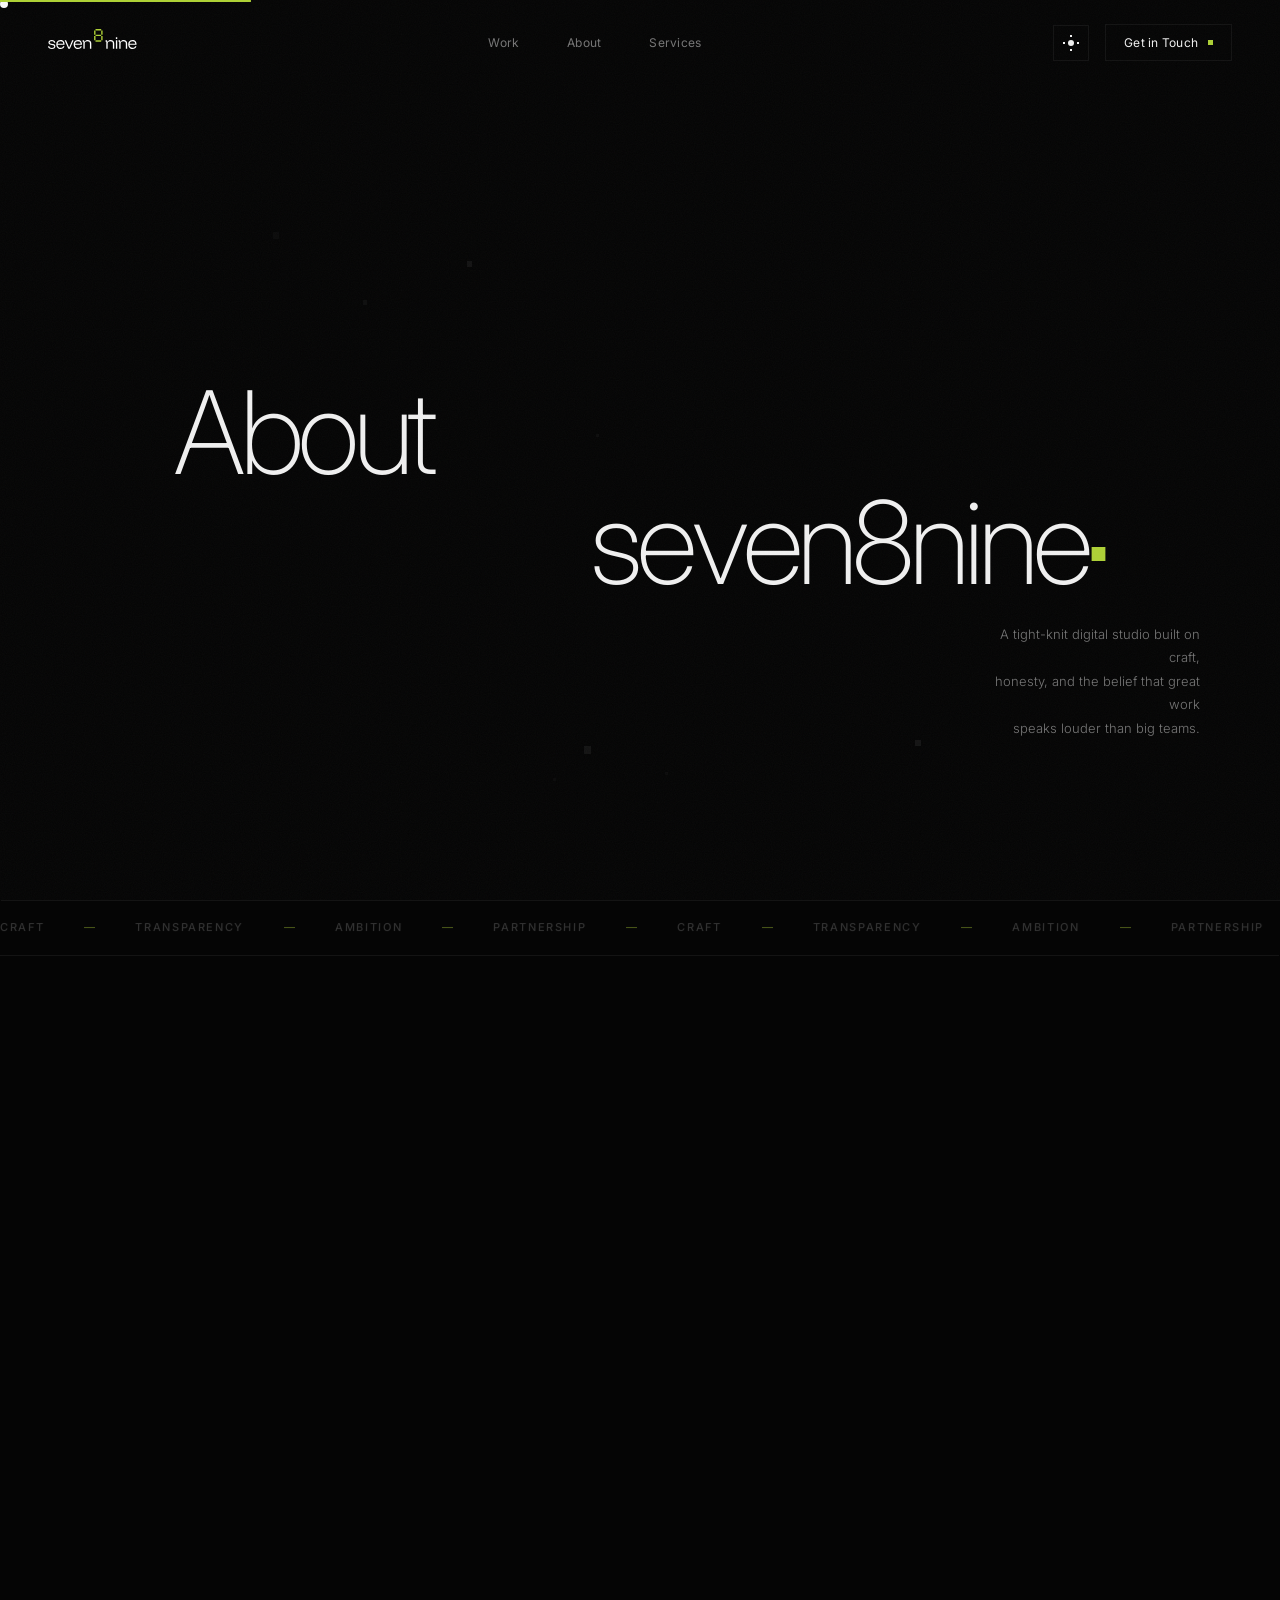
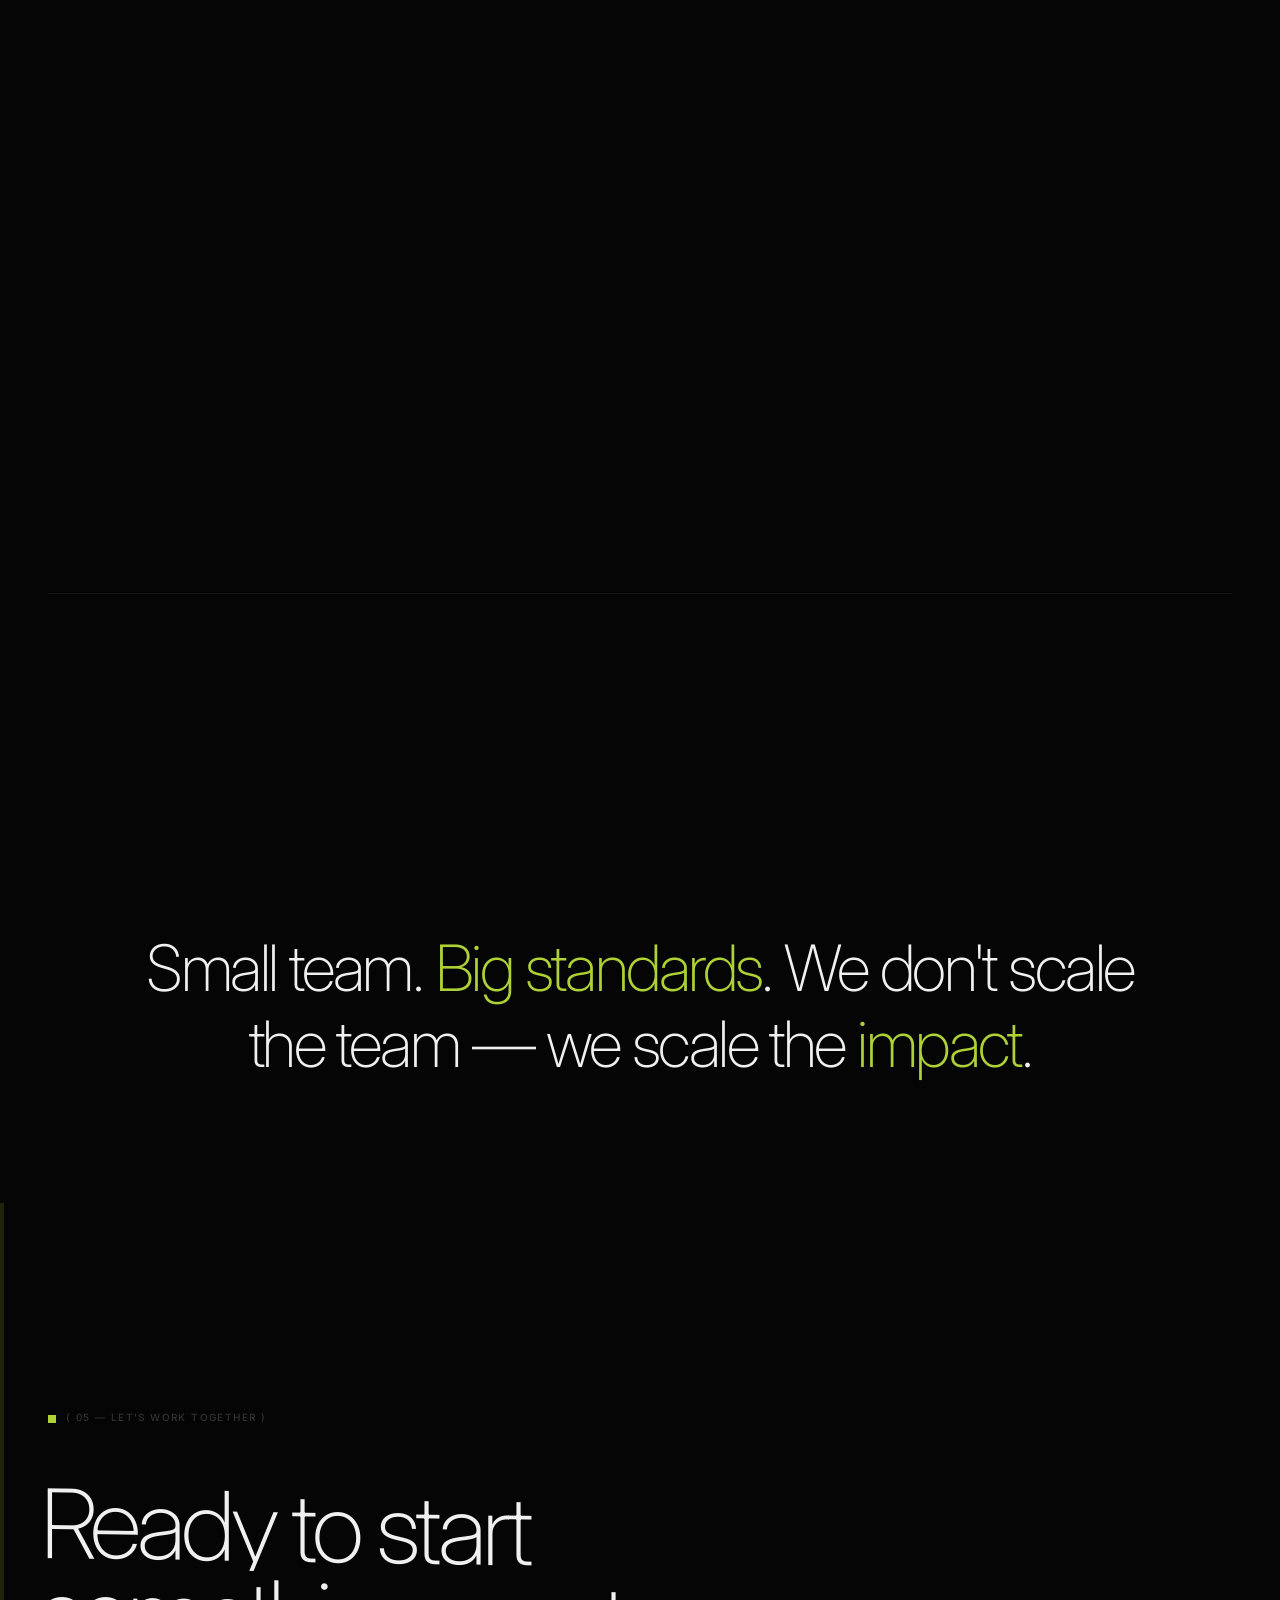
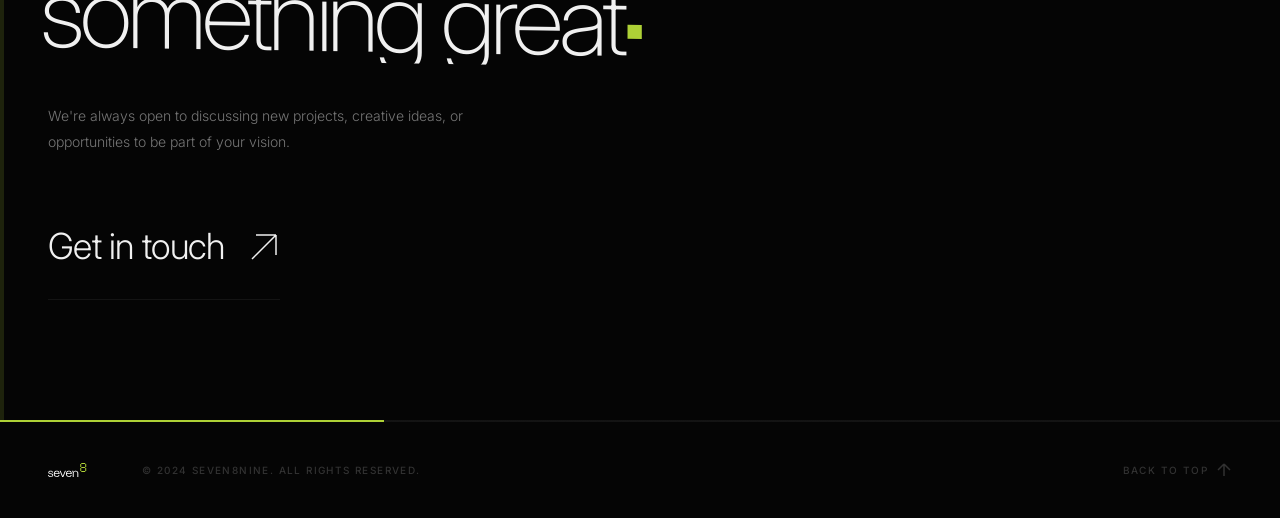
==== commit f40d4edb: "Consolidate to single font (Inter) and add vivid brand elements Remove Space Mono and DM Serif Displ" ====
--- a/about.html
+++ b/about.html
@@ -4,10 +4,10 @@
   <meta charset="UTF-8">
   <meta name="viewport" content="width=device-width, initial-scale=1.0">
   <title>About — seven8nine</title>
-  <link rel="stylesheet" href="css/style.css?v=9">
+  <link rel="stylesheet" href="css/style.css?v=11">
   <link rel="preconnect" href="https://fonts.googleapis.com">
   <link rel="preconnect" href="https://fonts.gstatic.com" crossorigin>
-  <link href="https://fonts.googleapis.com/css2?family=Inter:wght@200;300;400;500;600;700&family=Space+Mono:wght@400;700&display=swap" rel="stylesheet">
+  <link href="https://fonts.googleapis.com/css2?family=Inter:wght@200;300;400;500;600;700&display=swap" rel="stylesheet">
 </head>
 <body>
 
@@ -207,7 +207,7 @@
       <div class="team-grid">
         <div class="team-card" data-reveal-fade>
           <div class="team-card__img">
-            <div class="team-card__img-inner" style="background:linear-gradient(135deg,#1a1a2e 0%,#16213e 50%,#0f3460 100%)"></div>
+            <div class="team-card__img-inner" style="background:#1a1a2e"><img src="https://images.unsplash.com/photo-1507003211169-0a1dd7228f2d?w=400&h=500&fit=crop" alt="Alex Chen" style="width:100%;height:100%;object-fit:cover;display:block;"></div>
           </div>
           <div class="team-card__info">
             <h3 class="team-card__name">Alex Chen</h3>
@@ -216,7 +216,7 @@
         </div>
         <div class="team-card" data-reveal-fade>
           <div class="team-card__img">
-            <div class="team-card__img-inner" style="background:linear-gradient(135deg,#2d1b4e 0%,#4a1942 50%,#6b2fa0 100%)"></div>
+            <div class="team-card__img-inner" style="background:#2d1b4e"><img src="https://images.unsplash.com/photo-1494790108377-be9c29b29330?w=400&h=500&fit=crop" alt="Maria Santos" style="width:100%;height:100%;object-fit:cover;display:block;"></div>
           </div>
           <div class="team-card__info">
             <h3 class="team-card__name">Maria Santos</h3>
@@ -225,7 +225,7 @@
         </div>
         <div class="team-card" data-reveal-fade>
           <div class="team-card__img">
-            <div class="team-card__img-inner" style="background:linear-gradient(135deg,#0a2e1a 0%,#134e3a 50%,#1a6b4a 100%)"></div>
+            <div class="team-card__img-inner" style="background:#0a2e1a"><img src="https://images.unsplash.com/photo-1472099645785-5658abf4ff4e?w=400&h=500&fit=crop" alt="James Wright" style="width:100%;height:100%;object-fit:cover;display:block;"></div>
           </div>
           <div class="team-card__info">
             <h3 class="team-card__name">James Wright</h3>
@@ -234,7 +234,7 @@
         </div>
         <div class="team-card" data-reveal-fade>
           <div class="team-card__img">
-            <div class="team-card__img-inner" style="background:linear-gradient(135deg,#2e1a0a 0%,#4e3413 50%,#6b4a1a 100%)"></div>
+            <div class="team-card__img-inner" style="background:#2e1a0a"><img src="https://images.unsplash.com/photo-1438761681033-6461ffad8d80?w=400&h=500&fit=crop" alt="Lina Park" style="width:100%;height:100%;object-fit:cover;display:block;"></div>
           </div>
           <div class="team-card__info">
             <h3 class="team-card__name">Lina Park</h3>
@@ -243,7 +243,7 @@
         </div>
         <div class="team-card" data-reveal-fade>
           <div class="team-card__img">
-            <div class="team-card__img-inner" style="background:linear-gradient(135deg,#1a1a1a 0%,#2d2d2d 50%,#404040 100%)"></div>
+            <div class="team-card__img-inner" style="background:#1a1a1a"><img src="https://images.unsplash.com/photo-1500648767791-00dcc994a43e?w=400&h=500&fit=crop" alt="Kai Thompson" style="width:100%;height:100%;object-fit:cover;display:block;"></div>
           </div>
           <div class="team-card__info">
             <h3 class="team-card__name">Kai Thompson</h3>
@@ -252,7 +252,7 @@
         </div>
         <div class="team-card" data-reveal-fade>
           <div class="team-card__img">
-            <div class="team-card__img-inner" style="background:linear-gradient(135deg,#1a0a2e 0%,#2e1a4e 50%,#4a2d6b 100%)"></div>
+            <div class="team-card__img-inner" style="background:#1a0a2e"><img src="https://images.unsplash.com/photo-1534528741775-53994a69daeb?w=400&h=500&fit=crop" alt="Sofia Andersen" style="width:100%;height:100%;object-fit:cover;display:block;"></div>
           </div>
           <div class="team-card__info">
             <h3 class="team-card__name">Sofia Andersen</h3>
@@ -384,6 +384,6 @@
     </div>
   </footer>
 
-  <script src="js/main.js?v=9"></script>
+  <script src="js/main.js?v=11"></script>
 </body>
 </html>
--- a/css/style.css
+++ b/css/style.css
@@ -15,15 +15,12 @@
   --text-2: rgba(255,255,255,0.45);
   --text-3: rgba(255,255,255,0.18);
   --accent: #aed136;
-  --accent-glow: rgba(174,209,54,0.15);
-  --accent-2: #36d1ae;
+  --accent-glow: rgba(255,255,255,0.04);
   --card-bg: #0a0a0a;
   --cursor-dot: #fff;
   --cursor-label: #000;
-  --gradient-1: linear-gradient(135deg, #aed136 0%, #36d1ae 100%);
-  --gradient-2: linear-gradient(135deg, #aed136 0%, #d1a836 100%);
   --font: 'Inter', -apple-system, sans-serif;
-  --mono: 'Space Mono', monospace;
+  --mono: 'Inter', -apple-system, sans-serif;
   --ease: cubic-bezier(0.16, 1, 0.3, 1);
   --ease-out: cubic-bezier(0.33, 1, 0.68, 1);
   --ease-in-out: cubic-bezier(0.65, 0, 0.35, 1);
@@ -41,13 +38,10 @@
   --text-2: rgba(0,0,0,0.5);
   --text-3: rgba(0,0,0,0.2);
   --accent: #7a9a1e;
-  --accent-glow: rgba(122,154,30,0.12);
-  --accent-2: #1e7a5a;
+  --accent-glow: rgba(0,0,0,0.04);
   --card-bg: #eaeae5;
   --cursor-dot: #111;
   --cursor-label: #fff;
-  --gradient-1: linear-gradient(135deg, #7a9a1e 0%, #1e7a5a 100%);
-  --gradient-2: linear-gradient(135deg, #7a9a1e 0%, #9a7a1e 100%);
 }
 
 html { -webkit-font-smoothing: antialiased; -moz-osx-font-smoothing: grayscale; }
@@ -81,7 +75,7 @@
 ::selection { background: var(--accent); color: var(--bg); }
 
 .container { max-width: 1400px; margin: 0 auto; padding: 0 48px; }
-.mono { font-family: var(--mono); font-size: 10px; letter-spacing: 0.08em; text-transform: uppercase; color: var(--text-3); font-weight: 400; }
+.mono { font-family: var(--mono); font-size: 10px; letter-spacing: 0.14em; text-transform: uppercase; color: var(--text-3); font-weight: 500; }
 
 /* === LOADER === */
 .loader { position: fixed; inset: 0; z-index: 9999; display: flex; pointer-events: none; }
@@ -119,7 +113,7 @@
 .cursor-trail {
   position: fixed;
   width: 4px; height: 4px;
-  background: var(--accent);
+  background: var(--text);
   border-radius: 50%;
   pointer-events: none;
   z-index: 9997;
@@ -138,14 +132,20 @@
 
 .nav__links { display: flex; gap: 48px; }
 .nav__link { font-size: 12px; font-weight: 400; color: var(--text-2); transition: color 0.3s; position: relative; letter-spacing: 0.02em; }
-.nav__link::after { content: ''; position: absolute; bottom: -4px; left: 0; width: 0; height: 1px; background: var(--gradient-1); transition: width 0.4s var(--ease); }
+.nav__link::after { content: ''; position: absolute; bottom: -4px; left: 0; width: 0; height: 1px; background: var(--accent); transition: width 0.4s var(--ease); }
 .nav__link:hover { color: var(--text); }
 .nav__link:hover::after { width: 100%; }
 
 .nav__right { display: flex; align-items: center; gap: 16px; }
 
+/* Availability status */
+.nav__status { display: flex; align-items: center; gap: 8px; }
+.nav__status-dot { width: 6px; height: 6px; background: var(--accent); border-radius: 50%; animation: statusPulse 2s ease-in-out infinite; }
+@keyframes statusPulse { 0%, 100% { opacity: 1; box-shadow: 0 0 0 0 var(--accent); } 50% { opacity: 0.7; box-shadow: 0 0 0 4px transparent; } }
+.nav__status .mono { color: var(--text-3); font-size: 9px; }
+
 .nav__cta { display: flex; align-items: center; gap: 10px; font-size: 12px; font-weight: 400; color: var(--text); padding: 8px 18px; border: 1px solid var(--border); transition: all 0.4s var(--ease); letter-spacing: 0.02em; position: relative; overflow: hidden; }
-.nav__cta::before { content: ''; position: absolute; inset: 0; background: var(--gradient-1); opacity: 0; transition: opacity 0.4s; }
+.nav__cta::before { content: ''; position: absolute; inset: 0; background: var(--accent); opacity: 0; transition: opacity 0.4s; }
 .nav__cta:hover { border-color: var(--accent); }
 .nav__cta:hover::before { opacity: 0.06; }
 .nav__cta span { position: relative; z-index: 1; }
@@ -160,7 +160,7 @@
   position: relative; overflow: hidden;
   transition: border-color 0.3s, box-shadow 0.3s;
 }
-.theme-toggle:hover { border-color: var(--border-hover); box-shadow: 0 0 20px var(--accent-glow); }
+.theme-toggle:hover { border-color: var(--border-hover); box-shadow: none; }
 .theme-toggle__icon { width: 16px; height: 16px; position: relative; }
 .theme-toggle__sun {
   position: absolute; inset: 0;
@@ -227,38 +227,16 @@
 .hero__canvas { position: absolute; inset: 0; width: 100%; height: 100%; z-index: 0; }
 .hero__overlay { position: absolute; inset: 0; background: var(--bg); opacity: 0; z-index: 1; pointer-events: none; }
 
-/* Ambient glow orbs */
+/* Ambient glow orbs — removed green, subtle neutral */
 .hero__glow {
-  position: absolute;
-  width: 600px; height: 600px;
-  border-radius: 50%;
-  filter: blur(120px);
-  opacity: 0.06;
-  pointer-events: none;
-  z-index: 0;
-  animation: glowFloat 12s ease-in-out infinite alternate;
-}
-.hero__glow--1 {
-  background: var(--accent);
-  top: -200px; right: -100px;
-  animation-delay: 0s;
-}
-.hero__glow--2 {
-  background: var(--accent-2);
-  bottom: -200px; left: -100px;
-  animation-delay: -6s;
-}
-@keyframes glowFloat {
-  0% { transform: translate(0, 0) scale(1); }
-  50% { transform: translate(40px, -30px) scale(1.15); }
-  100% { transform: translate(-20px, 20px) scale(0.9); }
+  display: none;
 }
 
 .hero__content {
   position: relative; z-index: 2;
   flex: 1; display: flex; flex-direction: column;
   justify-content: center;
-  padding: 120px 64px 80px;
+  padding: 140px 80px 100px;
   max-width: 1400px; margin: 0 auto; width: 100%;
 }
 
@@ -293,10 +271,7 @@
 
 /* Gradient text on hover line */
 .hero__line:hover .char.revealed {
-  background: var(--gradient-1);
-  -webkit-background-clip: text;
-  -webkit-text-fill-color: transparent;
-  background-clip: text;
+  color: var(--accent);
 }
 
 /* Rotating word */
@@ -304,10 +279,7 @@
   display: inline-block;
   position: relative;
   min-width: 2ch;
-  background: var(--gradient-1);
-  -webkit-background-clip: text;
-  -webkit-text-fill-color: transparent;
-  background-clip: text;
+  color: var(--accent);
 }
 .hero__rotating-word {
   display: inline-block;
@@ -329,18 +301,18 @@
 
 .hero__dot { display: inline-block; width: clamp(8px, 1.2vw, 14px); height: clamp(8px, 1.2vw, 14px); background: var(--accent); margin-left: 4px; vertical-align: middle; animation: dotGlow 2s ease-in-out infinite alternate; }
 @keyframes dotGlow {
-  0% { box-shadow: 0 0 0 0 var(--accent-glow); }
-  100% { box-shadow: 0 0 20px 8px var(--accent-glow); }
+  0% { box-shadow: none; }
+  100% { box-shadow: none; }
 }
 
 .hero__aside {
   position: absolute;
-  right: 64px; bottom: 120px;
+  right: 80px; bottom: 140px;
   max-width: 220px;
   text-align: right;
 }
 .hero__aside p { font-size: 13px; color: var(--text-2); line-height: 1.8; font-weight: 300; margin-bottom: 20px; }
-.hero__aside-line { width: 32px; height: 1px; background: var(--gradient-1); margin-left: auto; margin-bottom: 12px; }
+.hero__aside-line { width: 32px; height: 1px; background: var(--accent); margin-left: auto; margin-bottom: 12px; }
 .hero__aside .mono { color: var(--text-3); }
 
 .hero__bottom { position: relative; z-index: 2; padding: 28px 0; border-top: 1px solid var(--border); }
@@ -349,7 +321,7 @@
 .hero__info-sep { width: 16px; height: 1px; background: var(--text-3); }
 .hero__scroll { display: flex; align-items: center; }
 .hero__scroll-line { width: 48px; height: 1px; background: var(--border); position: relative; overflow: hidden; }
-.hero__scroll-progress { width: 100%; height: 100%; background: var(--gradient-1); transform: scaleX(0); transform-origin: left; animation: scrollLineH 2.4s var(--ease-in-out) infinite; }
+.hero__scroll-progress { width: 100%; height: 100%; background: var(--accent); transform: scaleX(0); transform-origin: left; animation: scrollLineH 2.4s var(--ease-in-out) infinite; }
 @keyframes scrollLineH { 0% { transform: scaleX(0); transform-origin: left; } 40% { transform: scaleX(1); transform-origin: left; } 40.01% { transform-origin: right; } 80%, 100% { transform: scaleX(0); transform-origin: right; } }
 .hero__location { display: flex; align-items: center; gap: 16px; }
 
@@ -374,7 +346,7 @@
 .reel { padding: 80px 48px; }
 .reel__inner {
   position: relative; overflow: hidden;
-  height: 50vh; min-height: 360px;
+  height: 55vh; min-height: 400px;
   display: flex; align-items: center; justify-content: center;
 }
 .reel__bg {
@@ -406,7 +378,7 @@
   transition: all 0.5s var(--ease);
   opacity: 0;
 }
-.reel__inner:hover .reel__play { border-color: var(--accent); color: var(--accent); transform: scale(1.1); box-shadow: 0 0 40px var(--accent-glow); }
+.reel__inner:hover .reel__play { border-color: var(--accent); color: var(--accent); transform: scale(1.1); box-shadow: none; }
 .reel__inner:hover .reel__play::before { border-color: var(--accent); opacity: 0.3; }
 .reel__label { font-size: 14px; font-weight: 300; letter-spacing: 0.04em; color: var(--text); }
 
@@ -419,16 +391,6 @@
 
 /* === WORK — Featured + Grid === */
 .work { padding: 160px 0 80px; position: relative; }
-.work::before {
-  content: '';
-  position: absolute;
-  top: 0; left: 50%; transform: translateX(-50%);
-  width: 800px; height: 800px;
-  background: radial-gradient(circle, var(--accent-glow) 0%, transparent 70%);
-  opacity: 0.3;
-  pointer-events: none;
-  filter: blur(80px);
-}
 
 /* Featured card */
 .work-featured {
@@ -456,7 +418,7 @@
   transition: background 0.6s;
 }
 .work-featured__title { font-size: clamp(28px, 3vw, 44px); font-weight: 300; letter-spacing: -0.03em; margin-bottom: 20px; transition: color 0.3s; }
-.work-featured:hover .work-featured__title { background: var(--gradient-1); -webkit-background-clip: text; -webkit-text-fill-color: transparent; background-clip: text; }
+.work-featured:hover .work-featured__title { color: var(--accent); }
 .work-featured__desc { font-size: 14px; color: var(--text-2); line-height: 1.85; font-weight: 300; max-width: 380px; }
 .work-featured__meta { margin-top: 40px; }
 .work-featured__tags { display: flex; gap: 8px; flex-wrap: wrap; margin-bottom: 16px; }
@@ -491,7 +453,7 @@
 
 .work-card__overlay {
   position: absolute; inset: 0;
-  background: linear-gradient(180deg, transparent 40%, rgba(0,0,0,0.6) 100%);
+  background: linear-gradient(180deg, transparent 20%, rgba(0,0,0,0.7) 100%);
   display: flex; align-items: flex-end; padding: 24px;
   opacity: 0;
   transition: opacity 0.5s var(--ease);
@@ -519,23 +481,18 @@
   display: flex;
   align-items: center;
   justify-content: center;
+  gap: 32px;
   overflow: hidden;
 }
 .visual-divider__line {
   width: 1px; height: 0;
-  background: var(--gradient-1);
+  background: var(--accent);
   transition: height 1.5s var(--ease);
 }
 .visual-divider.revealed .visual-divider__line { height: 120px; }
 .visual-divider__glow {
-  position: absolute;
-  width: 300px; height: 300px;
-  background: radial-gradient(circle, var(--accent-glow) 0%, transparent 70%);
-  opacity: 0;
-  transition: opacity 1.5s;
-  filter: blur(60px);
-}
-.visual-divider.revealed .visual-divider__glow { opacity: 0.4; }
+  display: none;
+}
 
 /* === SERVICES === */
 .services { padding: 120px 0; position: relative; }
@@ -596,7 +553,7 @@
 .process__step-head { display: flex; align-items: center; gap: 16px; margin-bottom: 24px; }
 .process__step-num { font-family: var(--mono); font-size: 10px; color: var(--accent); letter-spacing: 0.1em; flex-shrink: 0; }
 .process__step-line { flex: 1; height: 1px; background: var(--border); position: relative; overflow: hidden; }
-.process__step-line::after { content: ''; position: absolute; top: 0; left: 0; width: 100%; height: 100%; background: var(--gradient-1); transform: scaleX(0); transform-origin: left; transition: transform 1.2s var(--ease); }
+.process__step-line::after { content: ''; position: absolute; top: 0; left: 0; width: 100%; height: 100%; background: var(--accent); transform: scaleX(0); transform-origin: left; transition: transform 1.2s var(--ease); }
 .process__step.revealed .process__step-line::after { transform: scaleX(1); }
 .process__step-title { font-size: 18px; font-weight: 400; letter-spacing: -0.02em; margin-bottom: 12px; transition: color 0.3s; }
 .process__step:hover .process__step-title { color: var(--accent); }
@@ -604,19 +561,9 @@
 
 /* === ABOUT === */
 .about { padding: 160px 0; position: relative; }
-.about::before {
-  content: '';
-  position: absolute;
-  bottom: 0; right: 0;
-  width: 600px; height: 600px;
-  background: radial-gradient(circle, var(--accent-glow) 0%, transparent 70%);
-  opacity: 0.2;
-  pointer-events: none;
-  filter: blur(100px);
-}
 .about__hero-text { margin-bottom: 80px; }
 .about__title { font-size: clamp(32px, 4.5vw, 64px); font-weight: 200; letter-spacing: -0.05em; line-height: 1.1; }
-.about__title em { font-style: italic; background: var(--gradient-1); -webkit-background-clip: text; -webkit-text-fill-color: transparent; background-clip: text; }
+.about__title em { font-style: italic; color: var(--accent); font-weight: 300; }
 
 .about__layout { display: grid; grid-template-columns: 1fr 1fr; gap: 100px; align-items: start; }
 .about__text p { font-size: 14px; color: var(--text-2); line-height: 1.85; margin-bottom: 20px; font-weight: 300; }
@@ -638,7 +585,7 @@
 
 .about__stats { display: flex; gap: 48px; margin-bottom: 56px; padding-bottom: 40px; border-bottom: 1px solid var(--border); }
 .about__stat { display: flex; flex-direction: column; }
-.about__stat-num { font-size: 56px; font-weight: 200; line-height: 1; letter-spacing: -0.05em; background: var(--gradient-1); -webkit-background-clip: text; -webkit-text-fill-color: transparent; background-clip: text; }
+.about__stat-num { font-size: 56px; font-weight: 200; line-height: 1; letter-spacing: -0.05em; color: var(--accent); }
 .about__stat-plus { font-size: 56px; font-weight: 200; line-height: 1; color: var(--text-3); }
 .about__stat-label { margin-top: 8px; }
 
@@ -662,15 +609,13 @@
   position: relative;
   transition: border-color 0.4s, transform 0.4s var(--ease), box-shadow 0.4s;
 }
-.testimonial-card:hover { border-color: var(--accent); transform: translateY(-3px); box-shadow: 0 16px 40px rgba(0,0,0,0.2), 0 0 30px var(--accent-glow); }
-.testimonial-card__stars { display: flex; gap: 2px; margin-bottom: 20px; }
-.testimonial-card__stars span { font-size: 12px; color: var(--accent); opacity: 0.6; transition: opacity 0.3s; }
-.testimonial-card:hover .testimonial-card__stars span { opacity: 1; }
+.testimonial-card:hover { border-color: var(--accent); transform: translateY(-3px); box-shadow: 0 16px 40px rgba(0,0,0,0.2); }
 .testimonial-card p { font-size: 15px; line-height: 1.8; color: var(--text-2); margin-bottom: 28px; font-weight: 300; font-style: normal; }
+.testimonial-card p::before { content: ''; display: block; width: 24px; height: 1px; background: var(--accent); margin-bottom: 20px; }
 .testimonial-card footer { display: flex; flex-direction: column; gap: 4px; }
 .testimonial-card footer strong { font-size: 13px; font-weight: 500; }
 
-/* === BIG TEXT SECTION === */
+/* === BIG TEXT SECTION (legacy) === */
 .big-text {
   padding: 120px 0;
   text-align: center;
@@ -687,24 +632,11 @@
   padding: 0 48px;
 }
 .big-text__content .accent-word {
-  background: var(--gradient-1);
-  -webkit-background-clip: text;
-  -webkit-text-fill-color: transparent;
-  background-clip: text;
+  color: var(--accent);
 }
 
 /* === CONTACT === */
 .contact { padding: 200px 0 120px; position: relative; }
-.contact::before {
-  content: '';
-  position: absolute;
-  top: 100px; left: -200px;
-  width: 600px; height: 600px;
-  background: radial-gradient(circle, var(--accent-glow) 0%, transparent 70%);
-  opacity: 0.25;
-  pointer-events: none;
-  filter: blur(100px);
-}
 .contact__inner { max-width: 800px; position: relative; }
 .contact__title { font-size: clamp(48px, 7.5vw, 110px); font-weight: 200; letter-spacing: -0.05em; line-height: 0.93; margin: 16px 0 40px; }
 .contact__body { margin-bottom: 40px; }
@@ -738,6 +670,227 @@
 .footer__back-top:hover .mono { color: var(--accent); }
 .footer__back-top svg { color: var(--text-3); transition: color 0.3s, transform 0.3s var(--ease); }
 .footer__back-top:hover svg { color: var(--accent); transform: translateY(-3px); }
+
+/* === VIVID BRAND ELEMENTS === */
+
+/* Pixel-8 section markers — small pixel grid before section labels */
+.section-head .mono::before {
+  content: '';
+  display: inline-block;
+  width: 8px; height: 8px;
+  background: var(--accent);
+  margin-right: 10px;
+  vertical-align: middle;
+  animation: pixelPulse 2s ease-in-out infinite alternate;
+}
+
+/* Corner brackets on cards — brand motif */
+.work-item::before,
+.work-item::after,
+.testimonial-card::before,
+.testimonial-card::after {
+  content: '';
+  position: absolute;
+  width: 16px; height: 16px;
+  border-color: var(--accent);
+  border-style: solid;
+  opacity: 0;
+  transition: opacity 0.5s var(--ease), transform 0.5s var(--ease);
+  z-index: 2;
+}
+.work-item::before { top: 16px; left: 16px; border-width: 1px 0 0 1px; transform: translate(-4px, -4px); }
+.work-item::after { bottom: 16px; right: 16px; border-width: 0 1px 1px 0; transform: translate(4px, 4px); }
+.work-item:hover::before,
+.work-item:hover::after {
+  opacity: 1;
+  transform: translate(0, 0);
+}
+
+.testimonial-card::before { top: 12px; left: 12px; border-width: 1px 0 0 1px; transform: translate(-4px, -4px); }
+.testimonial-card::after { bottom: 12px; right: 12px; border-width: 0 1px 1px 0; transform: translate(4px, 4px); }
+.testimonial-card:hover::before,
+.testimonial-card:hover::after {
+  opacity: 1;
+  transform: translate(0, 0);
+}
+
+/* Accent stripe — bold horizontal bar for emphasis */
+.accent-stripe {
+  width: 48px; height: 3px;
+  background: var(--accent);
+  margin-bottom: 24px;
+}
+
+/* Vivid section accent — full-width accent band */
+.section-accent-band {
+  width: 100%;
+  height: 2px;
+  background: linear-gradient(90deg, transparent, var(--accent) 20%, var(--accent) 80%, transparent);
+  opacity: 0.4;
+}
+
+/* Pixel grid decoration — corner element */
+.pixel-decoration {
+  display: grid;
+  grid-template-columns: repeat(3, 4px);
+  grid-template-rows: repeat(3, 4px);
+  gap: 2px;
+}
+.pixel-decoration .px {
+  background: var(--accent);
+  opacity: 0.3;
+}
+.pixel-decoration .px:nth-child(2),
+.pixel-decoration .px:nth-child(4),
+.pixel-decoration .px:nth-child(6),
+.pixel-decoration .px:nth-child(8) {
+  opacity: 0;
+}
+.pixel-decoration .px:nth-child(5) {
+  opacity: 0.8;
+}
+
+/* Hero accent bar */
+.hero__content::before {
+  content: '';
+  display: block;
+  width: 48px; height: 3px;
+  background: var(--accent);
+  margin-bottom: 32px;
+  opacity: 0;
+  transform: scaleX(0);
+  transform-origin: left;
+  transition: opacity 0.6s 0.8s, transform 0.8s 0.8s var(--ease);
+}
+body.loaded .hero__content::before {
+  opacity: 1;
+  transform: scaleX(1);
+}
+
+/* Bold accent background on contact section */
+.contact::before {
+  content: '';
+  position: absolute;
+  top: 0; left: 0;
+  width: 4px; height: 100%;
+  background: var(--accent);
+  opacity: 0.15;
+}
+
+/* Process step accent hover bar */
+.process__step::after {
+  content: '';
+  position: absolute;
+  bottom: 0; left: 0;
+  width: 0; height: 2px;
+  background: var(--accent);
+  transition: width 0.6s var(--ease);
+}
+.process__step:hover::after {
+  width: 100%;
+}
+
+/* Service accordion active accent bar */
+.service-accord::before {
+  content: '';
+  position: absolute;
+  top: 0; left: 0;
+  width: 0; height: 100%;
+  background: var(--accent);
+  opacity: 0.04;
+  transition: width 0.6s var(--ease);
+  z-index: -1;
+}
+.service-accord.active::before {
+  width: 100%;
+}
+.service-accord {
+  position: relative;
+}
+
+/* Work item accent index line */
+.work-item__index::after {
+  content: '';
+  display: inline-block;
+  width: 24px; height: 1px;
+  background: var(--accent);
+  margin-left: 12px;
+  vertical-align: middle;
+  opacity: 0.5;
+}
+
+/* Footer accent top line */
+.footer {
+  border-top: 2px solid var(--accent) !important;
+  border-image: linear-gradient(90deg, var(--accent) 0%, var(--accent) 30%, var(--border) 30%) 1;
+}
+
+/* Nav logo pixel accent dot */
+.nav__inner .logo-svg {
+  position: relative;
+}
+
+/* Marquee accent separators */
+.marquee__sep {
+  color: var(--accent) !important;
+  opacity: 0.6 !important;
+}
+
+/* Vivid accent on hero rotating word underline */
+.hero__rotating::after {
+  content: '';
+  position: absolute;
+  bottom: -4px; left: 0;
+  width: 100%; height: 2px;
+  background: var(--accent);
+  opacity: 0.4;
+}
+
+/* Section title accent word highlight */
+.section-title .accent-word {
+  color: var(--accent);
+  position: relative;
+}
+.section-title .accent-word::after {
+  content: '';
+  position: absolute;
+  bottom: 2px; left: 0;
+  width: 100%; height: 6px;
+  background: var(--accent);
+  opacity: 0.08;
+  z-index: -1;
+}
+
+/* Vivid stat numbers */
+.about__stat-num {
+  position: relative;
+}
+.about__stat-num::after {
+  content: '';
+  position: absolute;
+  bottom: 4px; left: 0;
+  width: 100%; height: 8px;
+  background: var(--accent);
+  opacity: 0.08;
+  z-index: -1;
+}
+
+/* Work result vivid badge */
+.work-item__result {
+  position: relative;
+  padding: 4px 12px;
+  border: 1px solid var(--accent);
+  display: inline-block;
+  background: rgba(174, 209, 54, 0.04);
+}
+
+/* Testimonial accent line animated */
+.testimonial-card p::before {
+  transition: width 0.6s var(--ease);
+}
+.testimonial-card:hover p::before {
+  width: 48px;
+}
 
 /* === SCROLL PARALLAX === */
 [data-speed] { transition: transform 0.05s linear; }
@@ -775,7 +928,7 @@
 }
 .section-wipe::after {
   content: ''; position: absolute; inset: 0;
-  background: var(--gradient-1);
+  background: var(--accent);
   transform: scaleX(0); transform-origin: left;
   transition: transform 1.5s var(--ease);
 }
@@ -792,14 +945,7 @@
   overflow: hidden;
 }
 .page-hero__glow {
-  position: absolute;
-  width: 500px; height: 500px;
-  border-radius: 50%;
-  background: var(--accent);
-  filter: blur(150px);
-  opacity: 0.04;
-  top: -100px; right: -100px;
-  pointer-events: none;
+  display: none;
 }
 .page-hero__label { margin-bottom: 24px; }
 .page-hero__title {
@@ -912,10 +1058,7 @@
   font-size: 48px;
   font-weight: 200;
   letter-spacing: -0.04em;
-  background: var(--gradient-1);
-  -webkit-background-clip: text;
-  -webkit-text-fill-color: transparent;
-  background-clip: text;
+  color: var(--accent);
   margin-bottom: 8px;
   line-height: 1;
 }
@@ -1019,10 +1162,345 @@
   font-weight: 300;
 }
 
+/* === WORK LIST LAYOUT (Editorial) === */
+.section-head--between {
+  display: flex;
+  justify-content: space-between;
+  align-items: center;
+  margin-bottom: 24px;
+  padding-bottom: 24px;
+  border-bottom: 1px solid var(--border);
+}
+.btn-line--sm { font-size: 11px; padding: 8px 0; border-bottom: none; gap: 8px; }
+.btn-line--sm:hover { gap: 12px; }
+
+.work__list {
+  display: flex;
+  flex-direction: column;
+}
+
+.work-item {
+  display: grid;
+  grid-template-columns: 1.4fr 1fr;
+  min-height: 70vh;
+  border-bottom: 1px solid var(--border);
+  overflow: hidden;
+  transition: background 0.6s var(--ease);
+  position: relative;
+}
+.work-item:first-child { border-top: 1px solid var(--border); }
+.work-item:hover { background: var(--bg-2); }
+
+.work-item--reverse {
+  grid-template-columns: 1fr 1.4fr;
+}
+.work-item--reverse .work-item__img {
+  order: 2;
+}
+
+.work-item__img {
+  position: relative;
+  overflow: hidden;
+  min-height: 400px;
+}
+.work-item__img img {
+  position: absolute;
+  inset: 0;
+  width: 100%;
+  height: 100%;
+  object-fit: cover;
+  transition: transform 1.2s var(--ease);
+}
+.work-item:hover .work-item__img img {
+  transform: scale(1.06);
+}
+
+.work-item__content {
+  display: flex;
+  flex-direction: column;
+  justify-content: center;
+  padding: 60px 80px;
+}
+
+.work-item__index {
+  color: var(--text-3);
+  margin-bottom: 24px;
+  font-size: 10px;
+}
+
+.work-item__title {
+  font-size: clamp(32px, 4vw, 64px);
+  font-weight: 200;
+  letter-spacing: -0.04em;
+  margin-bottom: 16px;
+  transition: color 0.4s;
+  line-height: 1;
+}
+.work-item:hover .work-item__title {
+  color: var(--accent);
+}
+
+.work-item__tags {
+  color: var(--text-3);
+  margin-bottom: 24px;
+  font-size: 9px;
+}
+
+.work-item__desc {
+  font-size: 14px;
+  color: var(--text-2);
+  line-height: 1.85;
+  font-weight: 300;
+  max-width: 380px;
+  margin-bottom: 32px;
+}
+
+.work-item__result {
+  color: var(--accent);
+  font-size: 10px;
+  letter-spacing: 0.08em;
+}
+
+/* === REDESIGNED FOOTER === */
+.footer__top {
+  display: grid;
+  grid-template-columns: 1fr 2fr;
+  gap: 80px;
+  padding-bottom: 48px;
+  margin-bottom: 24px;
+  border-bottom: 1px solid var(--border);
+}
+.footer__brand { display: flex; align-items: flex-start; }
+.logo-svg--footer { height: 24px; width: auto; opacity: 0.5; transition: opacity 0.3s; }
+.logo-svg--footer:hover { opacity: 1; }
+
+.footer__grid {
+  display: grid;
+  grid-template-columns: repeat(3, 1fr);
+  gap: 40px;
+}
+.footer__col h4 { margin-bottom: 16px; }
+.footer__links {
+  display: flex;
+  flex-direction: column;
+  gap: 8px;
+}
+.footer__links a,
+.footer__links span {
+  font-size: 13px;
+  color: var(--text-2);
+  font-weight: 300;
+  transition: color 0.3s, padding-left 0.3s var(--ease);
+}
+.footer__links a:hover {
+  color: var(--accent);
+  padding-left: 6px;
+}
+.footer__bottom {
+  display: flex;
+  align-items: center;
+  justify-content: space-between;
+  padding: 24px 0;
+}
+
+/* === CREATIVE SCROLL ANIMATIONS === */
+
+/* Section fold-in effect */
+.section-fold {
+  transform-style: preserve-3d;
+  perspective: 1200px;
+}
+.section-fold > * {
+  transform: rotateX(8deg) translateY(60px);
+  opacity: 0;
+  transition: transform 1.2s var(--ease-spring), opacity 0.8s var(--ease);
+  transform-origin: center top;
+}
+.section-fold.revealed > * {
+  transform: rotateX(0) translateY(0);
+  opacity: 1;
+}
+
+/* Staggered image clip reveal */
+.clip-reveal {
+  clip-path: inset(100% 0 0 0);
+  transition: clip-path 1.4s var(--ease-spring);
+}
+.clip-reveal.revealed {
+  clip-path: inset(0 0 0 0);
+}
+
+/* Horizontal slide reveal */
+.slide-reveal-left {
+  clip-path: inset(0 100% 0 0);
+  transition: clip-path 1.2s var(--ease-spring);
+}
+.slide-reveal-left.revealed {
+  clip-path: inset(0 0 0 0);
+}
+.slide-reveal-right {
+  clip-path: inset(0 0 0 100%);
+  transition: clip-path 1.2s var(--ease-spring);
+}
+.slide-reveal-right.revealed {
+  clip-path: inset(0 0 0 0);
+}
+
+/* Scale zoom reveal for images */
+.zoom-reveal {
+  overflow: hidden;
+}
+.zoom-reveal img,
+.zoom-reveal .work-card__img,
+.zoom-reveal .work-featured__img {
+  transform: scale(1.3);
+  transition: transform 1.8s var(--ease);
+}
+.zoom-reveal.revealed img,
+.zoom-reveal.revealed .work-card__img,
+.zoom-reveal.revealed .work-featured__img {
+  transform: scale(1);
+}
+
+/* Dimensional work cards — alternating sizes */
+.work__grid .work-card:nth-child(odd) .work-card__img-wrap {
+  padding-bottom: 85%;
+}
+.work__grid .work-card:nth-child(even) .work-card__img-wrap {
+  padding-bottom: 65%;
+}
+
+/* Featured project image parallax depth */
+.work-featured__img-wrap {
+  transform-style: preserve-3d;
+}
+.work-featured__img {
+  will-change: transform;
+}
+
+/* Process steps — 3D card tilt on reveal */
+.process__step {
+  transform-style: preserve-3d;
+  backface-visibility: hidden;
+}
+.process__step::before {
+  content: '';
+  position: absolute;
+  inset: 0;
+  background: var(--accent);
+  opacity: 0;
+  transition: opacity 0.6s;
+  z-index: -1;
+}
+.process__step:hover::before {
+  opacity: 0.02;
+}
+
+/* Testimonial cards — staggered float */
+.testimonial-card:nth-child(even) {
+  transform: translateY(20px);
+}
+.testimonial-card:nth-child(3n) {
+  transform: translateY(-10px);
+}
+
+/* Service accordion — slide from side */
+.service-accord {
+  transform: translateX(-30px);
+  opacity: 0;
+  transition: transform 0.8s var(--ease-spring), opacity 0.6s, background 0.5s;
+}
+.service-accord.revealed {
+  transform: translateX(0);
+  opacity: 1;
+}
+.service-accord:nth-child(2) { transition-delay: 0.1s; }
+.service-accord:nth-child(3) { transition-delay: 0.2s; }
+.service-accord:nth-child(4) { transition-delay: 0.3s; }
+
+/* Section divider — expanding diamond */
+.visual-divider::before {
+  content: '';
+  position: absolute;
+  width: 8px; height: 8px;
+  background: var(--accent);
+  transform: rotate(45deg) scale(0);
+  transition: transform 1s var(--ease-spring) 0.4s;
+}
+.visual-divider.revealed::before {
+  transform: rotate(45deg) scale(1);
+}
+
+/* Big text split reveal */
+.big-text__content {
+  overflow: hidden;
+}
+
+/* Contact section — dramatic entrance */
+.contact__title .line {
+  overflow: hidden;
+}
+
+/* Smooth section transitions with overlap */
+.work,
+.services,
+.process,
+.about,
+.testimonials,
+.contact {
+  position: relative;
+  z-index: 1;
+}
+
+/* Reel section scale on scroll */
+.reel__inner {
+  border: 1px solid var(--border);
+  transition: transform 0.8s var(--ease), border-color 0.4s;
+}
+.reel__inner:hover {
+  border-color: var(--accent);
+}
+
+/* Image hover parallax */
+.work-card__img img {
+  transition: transform 0.8s var(--ease);
+}
+.work-card:hover .work-card__img img {
+  transform: scale(1.08);
+}
+
+/* Featured project image */
+.work-featured__img img {
+  transition: transform 1s var(--ease);
+  width: 100%; height: 100%; object-fit: cover;
+}
+.work-featured:hover .work-featured__img img {
+  transform: scale(1.06);
+}
+
+/* Marquee hover */
+.marquee:hover {
+  box-shadow: none;
+}
+
+/* Stats counter bounce */
+.about__stat-num {
+  transition: transform 0.3s var(--ease-spring);
+}
+.about__stat:hover .about__stat-num {
+  transform: scale(1.1);
+}
+
+/* Smooth page sections stacking */
+.hero + .marquee {
+  position: relative;
+  z-index: 2;
+}
+
 /* === RESPONSIVE === */
 @media (max-width: 1024px) {
   .hero__aside { display: none; }
-  .hero__content { padding: 120px 48px 0; }
+  .hero__content { padding: 140px 48px 40px; }
   .about__layout { grid-template-columns: 1fr; gap: 64px; }
   .about__stats { gap: 32px; }
   .process__grid { grid-template-columns: 1fr 1fr; }
@@ -1032,10 +1510,16 @@
   .section-head--split { flex-direction: column; align-items: flex-start; gap: 24px; }
   .work-featured { grid-template-columns: 1fr; }
   .work-featured__img-wrap { min-height: 300px; }
+  .work-item { grid-template-columns: 1fr 1fr; min-height: 50vh; }
+  .work-item--reverse { grid-template-columns: 1fr 1fr; }
+  .work-item__content { padding: 40px 48px; }
+  .footer__top { grid-template-columns: 1fr; gap: 40px; }
+  .footer__grid { grid-template-columns: repeat(3, 1fr); }
   .contact__grid { grid-template-columns: 1fr; gap: 32px; }
   .project-results { grid-template-columns: 1fr 1fr; }
   .team-grid { grid-template-columns: 1fr 1fr; }
   .values-grid { grid-template-columns: 1fr; }
+  .nav__status { display: none; }
 }
 
 @media (max-width: 768px) {
@@ -1047,7 +1531,7 @@
   .nav__links, .nav__cta { display: none; }
   .nav__burger { display: flex; }
   .mobile-menu { padding: 0 24px; }
-  .hero__content { padding: 120px 24px 60px; }
+  .hero__content { padding: 120px 24px 40px; }
   .hero__line--right { text-align: left; }
   .hero__line--center { text-align: left; }
   .hero__bottom-inner { flex-direction: column; align-items: flex-start; gap: 24px; }
@@ -1056,6 +1540,13 @@
   .reel__inner { min-height: 260px; }
   .work__grid { grid-template-columns: 1fr; }
   .work-card--offset { margin-top: 0; }
+  .work-item { grid-template-columns: 1fr; min-height: auto; }
+  .work-item--reverse { grid-template-columns: 1fr; }
+  .work-item--reverse .work-item__img { order: 0; }
+  .work-item__img { min-height: 300px; }
+  .work-item__content { padding: 40px 24px; }
+  .footer__grid { grid-template-columns: 1fr 1fr; gap: 24px; }
+  .footer__top { grid-template-columns: 1fr; gap: 32px; }
   .process__grid { grid-template-columns: 1fr; gap: 40px; }
   .process__step-big { font-size: 60px; }
   .service-accord__head { grid-template-columns: 36px 1fr 32px; gap: 16px; padding: 20px 0; }
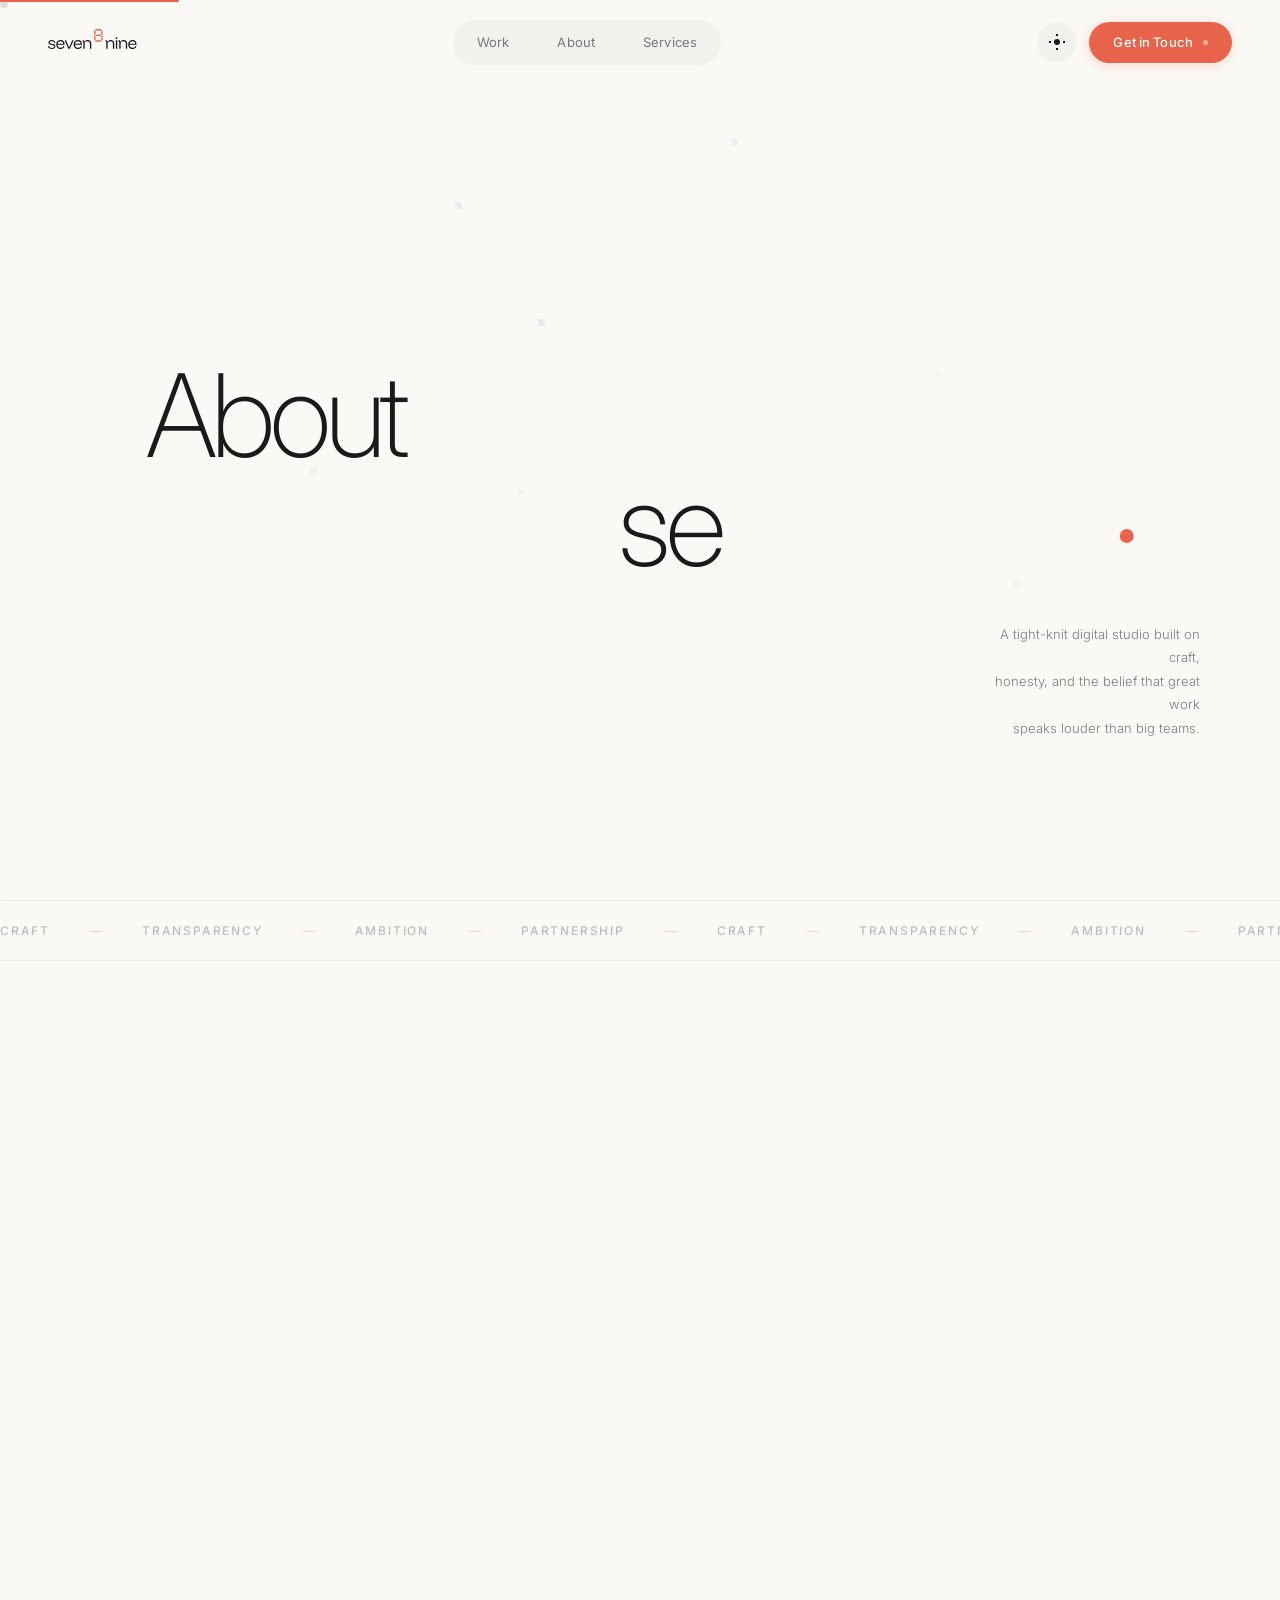
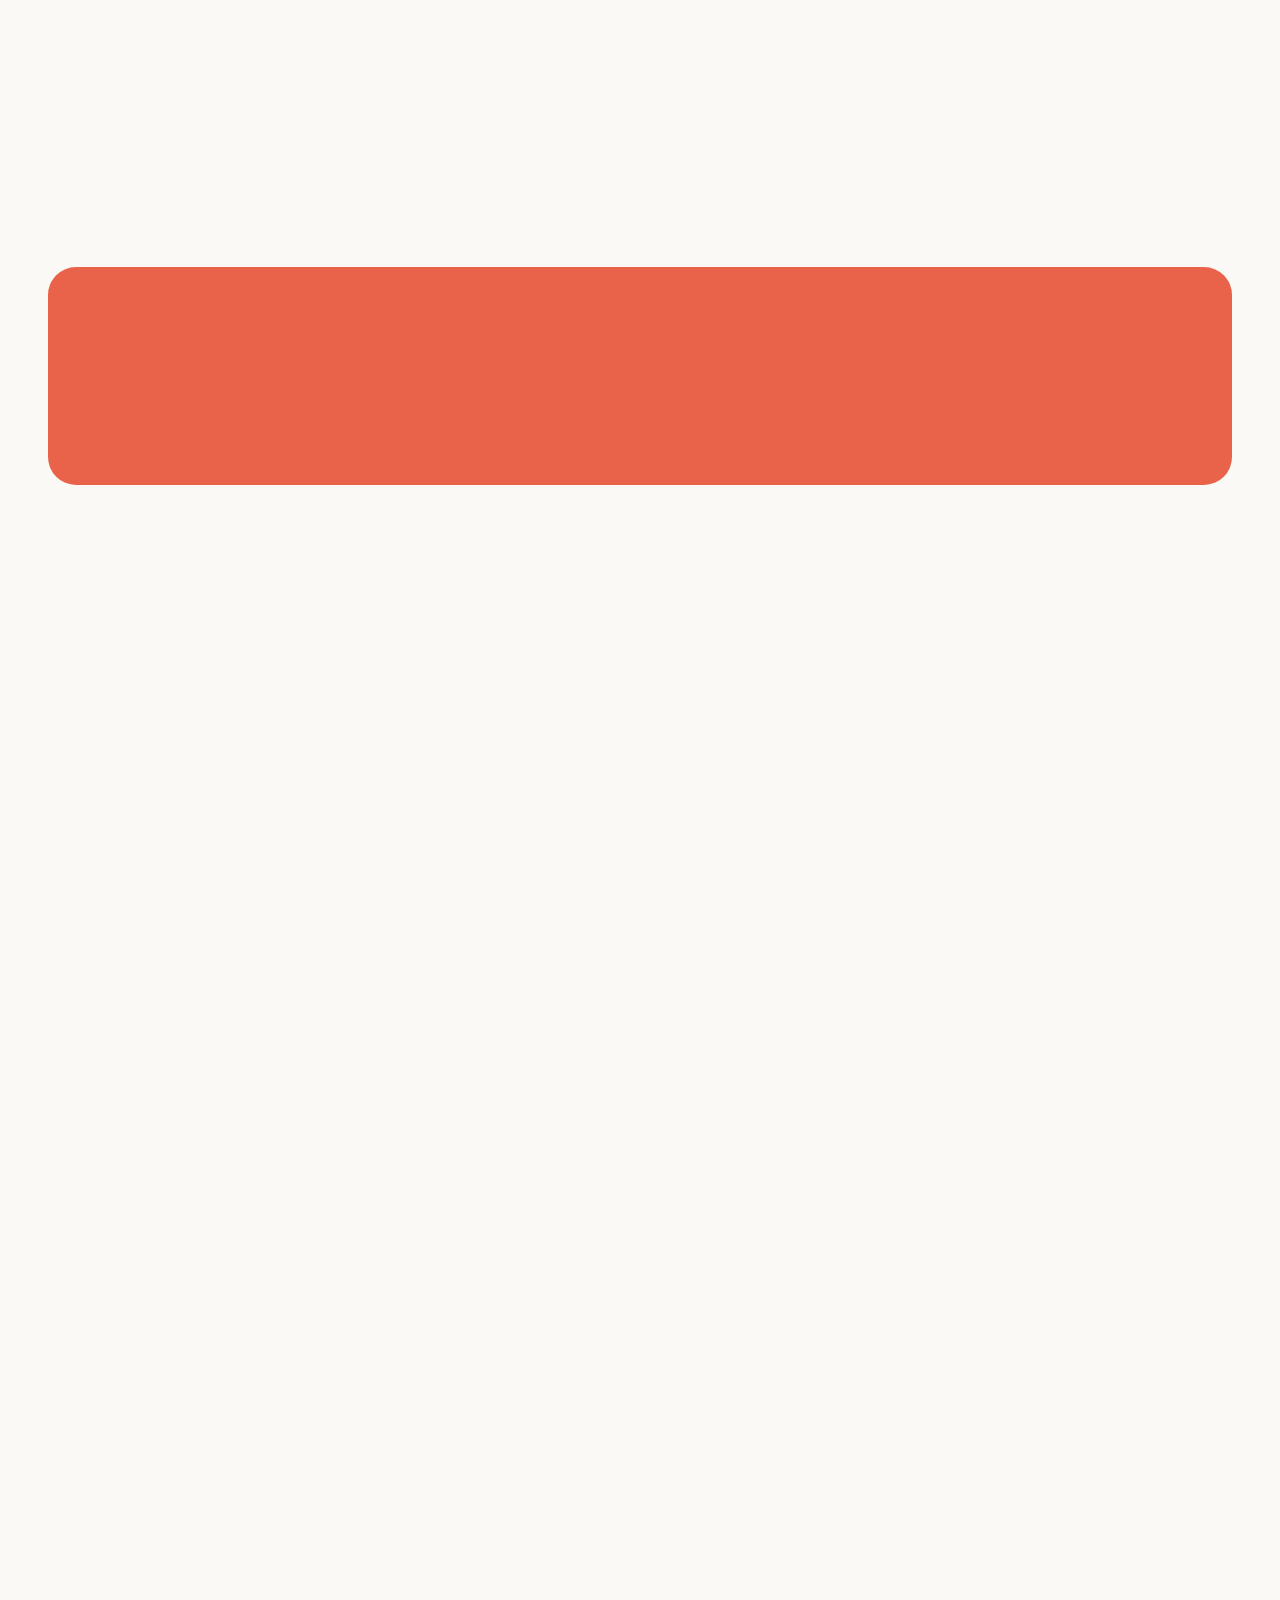
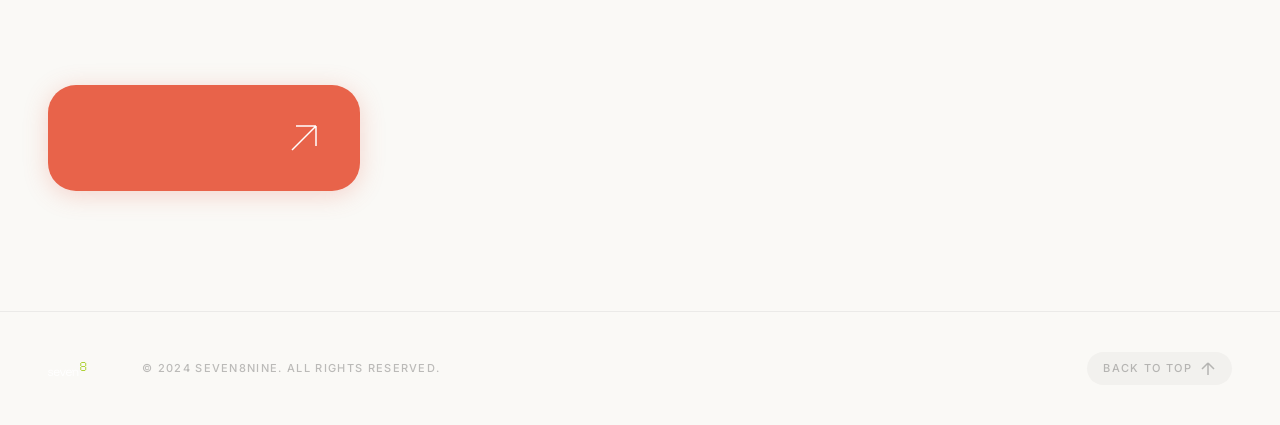
==== commit bf3af071: "Complete aesthetic overhaul: warm rounded UI with coral accent Transform from dark brutalist to warm" ====
--- a/about.html
+++ b/about.html
@@ -4,7 +4,7 @@
   <meta charset="UTF-8">
   <meta name="viewport" content="width=device-width, initial-scale=1.0">
   <title>About — seven8nine</title>
-  <link rel="stylesheet" href="css/style.css?v=11">
+  <link rel="stylesheet" href="css/style.css?v=14">
   <link rel="preconnect" href="https://fonts.googleapis.com">
   <link rel="preconnect" href="https://fonts.gstatic.com" crossorigin>
   <link href="https://fonts.googleapis.com/css2?family=Inter:wght@200;300;400;500;600;700&display=swap" rel="stylesheet">
--- a/css/style.css
+++ b/css/style.css
@@ -1,47 +1,59 @@
 /* ===========================
-   seven8nine — v9 VIVID
-   Award-level. Alive. Electric.
+   seven8nine — v10 WARM
+   Rounded. Warm. Modern. Alive.
+   Inspired by editorial app UI.
    =========================== */
 
 *, *::before, *::after { margin: 0; padding: 0; box-sizing: border-box; }
 
 :root {
-  --bg: #050505;
-  --bg-2: #0a0a0a;
-  --bg-3: #0e0e0e;
-  --border: rgba(255,255,255,0.06);
-  --border-hover: rgba(255,255,255,0.14);
-  --text: #f0f0f0;
-  --text-2: rgba(255,255,255,0.45);
-  --text-3: rgba(255,255,255,0.18);
-  --accent: #aed136;
-  --accent-glow: rgba(255,255,255,0.04);
-  --card-bg: #0a0a0a;
-  --cursor-dot: #fff;
-  --cursor-label: #000;
+  --bg: #faf9f6;
+  --bg-2: #f2f1ee;
+  --bg-3: #e8e7e4;
+  --border: rgba(0,0,0,0.06);
+  --border-hover: rgba(0,0,0,0.14);
+  --text: #1a1a1a;
+  --text-2: rgba(0,0,0,0.5);
+  --text-3: rgba(0,0,0,0.25);
+  --accent: #E8634A;
+  --accent-light: #fdf0ed;
+  --accent-glow: rgba(232,99,74,0.06);
+  --card-bg: #fff;
+  --card-shadow: 0 2px 20px rgba(0,0,0,0.04), 0 8px 40px rgba(0,0,0,0.03);
+  --card-shadow-hover: 0 8px 40px rgba(0,0,0,0.08), 0 20px 60px rgba(0,0,0,0.05);
+  --cursor-dot: #1a1a1a;
+  --cursor-label: #fff;
   --font: 'Inter', -apple-system, sans-serif;
   --mono: 'Inter', -apple-system, sans-serif;
+  --radius-sm: 12px;
+  --radius: 20px;
+  --radius-lg: 28px;
+  --radius-xl: 40px;
+  --radius-pill: 999px;
   --ease: cubic-bezier(0.16, 1, 0.3, 1);
   --ease-out: cubic-bezier(0.33, 1, 0.68, 1);
   --ease-in-out: cubic-bezier(0.65, 0, 0.35, 1);
   --ease-spring: cubic-bezier(0.22, 1, 0.36, 1);
 }
 
-/* === LIGHT MODE === */
-[data-theme="light"] {
-  --bg: #f5f5f0;
-  --bg-2: #eaeae5;
-  --bg-3: #e0e0db;
-  --border: rgba(0,0,0,0.08);
-  --border-hover: rgba(0,0,0,0.18);
-  --text: #111;
-  --text-2: rgba(0,0,0,0.5);
-  --text-3: rgba(0,0,0,0.2);
-  --accent: #7a9a1e;
-  --accent-glow: rgba(0,0,0,0.04);
-  --card-bg: #eaeae5;
-  --cursor-dot: #111;
-  --cursor-label: #fff;
+/* === DARK MODE === */
+[data-theme="dark"] {
+  --bg: #111110;
+  --bg-2: #1a1a18;
+  --bg-3: #222220;
+  --border: rgba(255,255,255,0.06);
+  --border-hover: rgba(255,255,255,0.14);
+  --text: #f0f0ee;
+  --text-2: rgba(255,255,255,0.5);
+  --text-3: rgba(255,255,255,0.22);
+  --accent: #E8634A;
+  --accent-light: rgba(232,99,74,0.1);
+  --accent-glow: rgba(232,99,74,0.06);
+  --card-bg: #1a1a18;
+  --card-shadow: 0 2px 20px rgba(0,0,0,0.2), 0 8px 40px rgba(0,0,0,0.15);
+  --card-shadow-hover: 0 8px 40px rgba(0,0,0,0.3), 0 20px 60px rgba(0,0,0,0.2);
+  --cursor-dot: #f0f0ee;
+  --cursor-label: #111;
 }
 
 html { -webkit-font-smoothing: antialiased; -moz-osx-font-smoothing: grayscale; }
@@ -57,29 +69,16 @@
   transition: background 0.6s var(--ease), color 0.6s var(--ease);
 }
 
-/* === NOISE GRAIN OVERLAY === */
-body::before {
-  content: '';
-  position: fixed;
-  inset: 0;
-  z-index: 9990;
-  pointer-events: none;
-  opacity: 0.035;
-  background-image: url("data:image/svg+xml,%3Csvg viewBox='0 0 256 256' xmlns='http://www.w3.org/2000/svg'%3E%3Cfilter id='noise'%3E%3CfeTurbulence type='fractalNoise' baseFrequency='0.9' numOctaves='4' stitchTiles='stitch'/%3E%3C/filter%3E%3Crect width='100%25' height='100%25' filter='url(%23noise)'/%3E%3C/svg%3E");
-  background-repeat: repeat;
-  background-size: 256px 256px;
-}
-
 a { color: inherit; text-decoration: none; cursor: none; }
 button { cursor: none; font-family: inherit; }
-::selection { background: var(--accent); color: var(--bg); }
+::selection { background: var(--accent); color: #fff; }
 
 .container { max-width: 1400px; margin: 0 auto; padding: 0 48px; }
-.mono { font-family: var(--mono); font-size: 10px; letter-spacing: 0.14em; text-transform: uppercase; color: var(--text-3); font-weight: 500; }
+.mono { font-family: var(--mono); font-size: 11px; letter-spacing: 0.12em; text-transform: uppercase; color: var(--text-3); font-weight: 500; }
 
 /* === LOADER === */
 .loader { position: fixed; inset: 0; z-index: 9999; display: flex; pointer-events: none; }
-.loader__col { width: 50%; height: 100%; background: var(--bg); transition: transform 1s var(--ease); }
+.loader__col { width: 50%; height: 100%; background: var(--accent); transition: transform 1s var(--ease); }
 .loader__col--left { transform-origin: left; }
 .loader__col--right { transform-origin: right; }
 .loader.done .loader__col--left { transform: scaleX(0); }
@@ -92,75 +91,86 @@
 }
 .loader.done .loader__content { opacity: 0; transform: translate(-50%, -50%) scale(0.8); }
 .loader__pixel-eight { display: grid; grid-template-columns: repeat(5, 6px); grid-template-rows: repeat(7, 6px); gap: 2px; }
-.loader__pixel-eight .px { background: var(--accent); animation: pixelPulse 1s ease-in-out infinite alternate; }
+.loader__pixel-eight .px { background: #fff; animation: pixelPulse 1s ease-in-out infinite alternate; }
 .loader__pixel-eight .px:nth-child(2) { animation-delay: 0.1s; }
 .loader__pixel-eight .px:nth-child(3) { animation-delay: 0.2s; }
 .loader__pixel-eight .px:nth-child(4) { animation-delay: 0.15s; }
 .loader__pixel-eight .px:nth-child(5) { animation-delay: 0.25s; }
 .loader__pixel-eight .px:nth-child(6) { animation-delay: 0.3s; }
 .loader__pixel-eight .px:nth-child(7) { animation-delay: 0.05s; }
-@keyframes pixelPulse { 0% { opacity: 0.1; } 100% { opacity: 1; } }
-.loader__counter { font-family: var(--mono); font-size: 11px; color: var(--text-3); letter-spacing: 0.15em; }
+@keyframes pixelPulse { 0% { opacity: 0.2; } 100% { opacity: 1; } }
+.loader__counter { font-size: 11px; color: rgba(255,255,255,0.6); letter-spacing: 0.15em; font-weight: 500; }
 
 /* === CURSOR === */
 .cursor { position: fixed; top: 0; left: 0; z-index: 9998; pointer-events: none; mix-blend-mode: difference; }
 .cursor__dot { width: 8px; height: 8px; background: var(--cursor-dot); border-radius: 50%; transition: width 0.4s var(--ease), height 0.4s var(--ease), margin 0.4s var(--ease), background 0.4s; }
 .cursor.hover .cursor__dot { width: 80px; height: 80px; margin: -36px 0 0 -36px; }
-.cursor__label { position: absolute; top: 50%; left: 50%; transform: translate(-50%, -50%); font-family: var(--mono); font-size: 9px; letter-spacing: 0.1em; text-transform: uppercase; white-space: nowrap; opacity: 0; transition: opacity 0.3s, color 0.3s; color: var(--cursor-label); }
+.cursor__label { position: absolute; top: 50%; left: 50%; transform: translate(-50%, -50%); font-size: 9px; letter-spacing: 0.1em; text-transform: uppercase; white-space: nowrap; opacity: 0; transition: opacity 0.3s, color 0.3s; color: var(--cursor-label); font-weight: 500; }
 .cursor.hover .cursor__label { opacity: 1; }
 
 /* Cursor trail dots */
 .cursor-trail {
   position: fixed;
   width: 4px; height: 4px;
-  background: var(--text);
+  background: var(--accent);
   border-radius: 50%;
   pointer-events: none;
   z-index: 9997;
   opacity: 0;
   transition: opacity 0.3s;
-  mix-blend-mode: screen;
 }
 
 /* === NAVIGATION === */
-.nav { position: fixed; top: 0; left: 0; right: 0; z-index: 100; padding: 24px 0; transition: all 0.6s var(--ease); }
-.nav.scrolled { padding: 14px 0; background: rgba(5,5,5,0.92); backdrop-filter: blur(40px); -webkit-backdrop-filter: blur(40px); border-bottom: 1px solid var(--border); transition: all 0.6s var(--ease), background 0.4s; }
-[data-theme="light"] .nav.scrolled { background: rgba(245,245,240,0.92); }
+.nav { position: fixed; top: 0; left: 0; right: 0; z-index: 100; padding: 20px 0; transition: all 0.6s var(--ease); }
+.nav.scrolled { padding: 12px 0; background: rgba(250,249,246,0.85); backdrop-filter: blur(40px); -webkit-backdrop-filter: blur(40px); border-bottom: 1px solid var(--border); }
+[data-theme="dark"] .nav.scrolled { background: rgba(17,17,16,0.85); }
 .nav__inner { max-width: 1400px; margin: 0 auto; padding: 0 48px; display: flex; align-items: center; justify-content: space-between; }
 .logo-svg { height: 20px; width: auto; }
+.logo-svg .cls-1 { fill: var(--text); }
+.logo-svg .cls-2 { fill: var(--accent); }
 .logo-svg--sm { height: 14px; }
 
-.nav__links { display: flex; gap: 48px; }
-.nav__link { font-size: 12px; font-weight: 400; color: var(--text-2); transition: color 0.3s; position: relative; letter-spacing: 0.02em; }
-.nav__link::after { content: ''; position: absolute; bottom: -4px; left: 0; width: 0; height: 1px; background: var(--accent); transition: width 0.4s var(--ease); }
-.nav__link:hover { color: var(--text); }
-.nav__link:hover::after { width: 100%; }
-
-.nav__right { display: flex; align-items: center; gap: 16px; }
+.nav__links { display: flex; gap: 8px; background: var(--bg-2); padding: 4px; border-radius: var(--radius-pill); }
+.nav__link {
+  font-size: 13px; font-weight: 400; color: var(--text-2);
+  transition: all 0.3s var(--ease); position: relative; letter-spacing: 0.01em;
+  padding: 8px 20px; border-radius: var(--radius-pill);
+}
+.nav__link::after { display: none; }
+.nav__link:hover { color: var(--text); background: var(--card-bg); box-shadow: var(--card-shadow); }
+
+.nav__right { display: flex; align-items: center; gap: 12px; }
 
 /* Availability status */
-.nav__status { display: flex; align-items: center; gap: 8px; }
+.nav__status { display: flex; align-items: center; gap: 8px; padding: 8px 16px; background: var(--bg-2); border-radius: var(--radius-pill); }
 .nav__status-dot { width: 6px; height: 6px; background: var(--accent); border-radius: 50%; animation: statusPulse 2s ease-in-out infinite; }
 @keyframes statusPulse { 0%, 100% { opacity: 1; box-shadow: 0 0 0 0 var(--accent); } 50% { opacity: 0.7; box-shadow: 0 0 0 4px transparent; } }
 .nav__status .mono { color: var(--text-3); font-size: 9px; }
 
-.nav__cta { display: flex; align-items: center; gap: 10px; font-size: 12px; font-weight: 400; color: var(--text); padding: 8px 18px; border: 1px solid var(--border); transition: all 0.4s var(--ease); letter-spacing: 0.02em; position: relative; overflow: hidden; }
-.nav__cta::before { content: ''; position: absolute; inset: 0; background: var(--accent); opacity: 0; transition: opacity 0.4s; }
-.nav__cta:hover { border-color: var(--accent); }
-.nav__cta:hover::before { opacity: 0.06; }
+.nav__cta {
+  display: flex; align-items: center; gap: 10px; font-size: 13px; font-weight: 500;
+  color: #fff; padding: 10px 24px; background: var(--accent);
+  border-radius: var(--radius-pill); border: none;
+  transition: all 0.4s var(--ease); letter-spacing: 0.01em;
+  position: relative; overflow: hidden;
+  box-shadow: 0 2px 12px rgba(232,99,74,0.25);
+}
+.nav__cta::before { content: ''; position: absolute; inset: 0; background: #000; opacity: 0; transition: opacity 0.4s; border-radius: var(--radius-pill); }
+.nav__cta:hover { transform: translateY(-1px); box-shadow: 0 4px 20px rgba(232,99,74,0.35); }
+.nav__cta:hover::before { opacity: 0.1; }
 .nav__cta span { position: relative; z-index: 1; }
-.nav__cta-dot { width: 5px; height: 5px; background: var(--accent); animation: dotPulse 2s ease-in-out infinite; position: relative; z-index: 1; }
+.nav__cta-dot { width: 5px; height: 5px; background: rgba(255,255,255,0.5); border-radius: 50%; animation: dotPulse 2s ease-in-out infinite; position: relative; z-index: 1; }
 @keyframes dotPulse { 0%, 100% { opacity: 1; transform: scale(1); } 50% { opacity: 0.3; transform: scale(0.5); } }
 
 /* === THEME TOGGLE === */
 .theme-toggle {
-  width: 36px; height: 36px;
-  background: none; border: 1px solid var(--border);
+  width: 40px; height: 40px;
+  background: var(--bg-2); border: none; border-radius: 50%;
   display: flex; align-items: center; justify-content: center;
   position: relative; overflow: hidden;
-  transition: border-color 0.3s, box-shadow 0.3s;
-}
-.theme-toggle:hover { border-color: var(--border-hover); box-shadow: none; }
+  transition: background 0.3s, box-shadow 0.3s;
+}
+.theme-toggle:hover { background: var(--bg-3); }
 .theme-toggle__icon { width: 16px; height: 16px; position: relative; }
 .theme-toggle__sun {
   position: absolute; inset: 0;
@@ -199,11 +209,11 @@
   border-radius: 50%;
   transition: background 0.3s;
 }
-[data-theme="light"] .theme-toggle__sun { transform: rotate(180deg) scale(0); opacity: 0; }
-[data-theme="light"] .theme-toggle__moon { transform: translate(-50%, -50%) scale(1); opacity: 1; }
+[data-theme="dark"] .theme-toggle__sun { transform: rotate(180deg) scale(0); opacity: 0; }
+[data-theme="dark"] .theme-toggle__moon { transform: translate(-50%, -50%) scale(1); opacity: 1; }
 
 .nav__burger { display: none; flex-direction: column; gap: 7px; background: none; border: none; padding: 4px; }
-.nav__burger span { display: block; width: 22px; height: 1px; background: var(--text); transition: 0.4s var(--ease); transform-origin: center; }
+.nav__burger span { display: block; width: 22px; height: 1.5px; background: var(--text); transition: 0.4s var(--ease); transform-origin: center; border-radius: 2px; }
 .nav__burger.active span:first-child { transform: rotate(45deg) translate(3px, 3px); }
 .nav__burger.active span:last-child { transform: rotate(-45deg) translate(3px, -3px); }
 
@@ -217,20 +227,16 @@
 .mobile-menu.active .mobile-menu__link:nth-child(2) span { transition-delay: 0.05s; }
 .mobile-menu.active .mobile-menu__link:nth-child(3) span { transition-delay: 0.1s; }
 .mobile-menu.active .mobile-menu__link:nth-child(4) span { transition-delay: 0.15s; }
-.mobile-menu__link:hover { color: var(--text); }
+.mobile-menu__link:hover { color: var(--accent); }
 .mobile-menu__footer { display: flex; gap: 24px; margin-top: 48px; font-size: 12px; color: var(--text-3); }
 .mobile-menu__footer a { transition: color 0.3s; }
-.mobile-menu__footer a:hover { color: var(--text-2); }
-
-/* === HERO — Full-width Asymmetric Typography === */
+.mobile-menu__footer a:hover { color: var(--accent); }
+
+/* === HERO === */
 .hero { height: 100vh; min-height: 700px; display: flex; flex-direction: column; position: relative; overflow: hidden; }
-.hero__canvas { position: absolute; inset: 0; width: 100%; height: 100%; z-index: 0; }
+.hero__canvas { position: absolute; inset: 0; width: 100%; height: 100%; z-index: 0; opacity: 0.3; }
 .hero__overlay { position: absolute; inset: 0; background: var(--bg); opacity: 0; z-index: 1; pointer-events: none; }
-
-/* Ambient glow orbs — removed green, subtle neutral */
-.hero__glow {
-  display: none;
-}
+.hero__glow { display: none; }
 
 .hero__content {
   position: relative; z-index: 2;
@@ -239,6 +245,7 @@
   padding: 140px 80px 100px;
   max-width: 1400px; margin: 0 auto; width: 100%;
 }
+.hero__content::before { display: none; }
 
 .hero__title {
   font-size: clamp(44px, 9vw, 140px);
@@ -269,7 +276,6 @@
   color: var(--text-2);
 }
 
-/* Gradient text on hover line */
 .hero__line:hover .char.revealed {
   color: var(--accent);
 }
@@ -281,6 +287,7 @@
   min-width: 2ch;
   color: var(--accent);
 }
+.hero__rotating::after { display: none; }
 .hero__rotating-word {
   display: inline-block;
   transition: transform 0.5s var(--ease-spring), opacity 0.3s;
@@ -299,11 +306,7 @@
   opacity: 1;
 }
 
-.hero__dot { display: inline-block; width: clamp(8px, 1.2vw, 14px); height: clamp(8px, 1.2vw, 14px); background: var(--accent); margin-left: 4px; vertical-align: middle; animation: dotGlow 2s ease-in-out infinite alternate; }
-@keyframes dotGlow {
-  0% { box-shadow: none; }
-  100% { box-shadow: none; }
-}
+.hero__dot { display: inline-block; width: clamp(8px, 1.2vw, 14px); height: clamp(8px, 1.2vw, 14px); background: var(--accent); border-radius: 50%; margin-left: 4px; vertical-align: middle; }
 
 .hero__aside {
   position: absolute;
@@ -312,16 +315,16 @@
   text-align: right;
 }
 .hero__aside p { font-size: 13px; color: var(--text-2); line-height: 1.8; font-weight: 300; margin-bottom: 20px; }
-.hero__aside-line { width: 32px; height: 1px; background: var(--accent); margin-left: auto; margin-bottom: 12px; }
+.hero__aside-line { width: 32px; height: 2px; background: var(--accent); margin-left: auto; margin-bottom: 12px; border-radius: 2px; }
 .hero__aside .mono { color: var(--text-3); }
 
 .hero__bottom { position: relative; z-index: 2; padding: 28px 0; border-top: 1px solid var(--border); }
 .hero__bottom-inner { display: flex; align-items: center; justify-content: space-between; gap: 40px; }
 .hero__info { display: flex; align-items: center; gap: 16px; }
-.hero__info-sep { width: 16px; height: 1px; background: var(--text-3); }
+.hero__info-sep { width: 16px; height: 1.5px; background: var(--text-3); border-radius: 2px; }
 .hero__scroll { display: flex; align-items: center; }
-.hero__scroll-line { width: 48px; height: 1px; background: var(--border); position: relative; overflow: hidden; }
-.hero__scroll-progress { width: 100%; height: 100%; background: var(--accent); transform: scaleX(0); transform-origin: left; animation: scrollLineH 2.4s var(--ease-in-out) infinite; }
+.hero__scroll-line { width: 48px; height: 2px; background: var(--border); position: relative; overflow: hidden; border-radius: 2px; }
+.hero__scroll-progress { width: 100%; height: 100%; background: var(--accent); transform: scaleX(0); transform-origin: left; animation: scrollLineH 2.4s var(--ease-in-out) infinite; border-radius: 2px; }
 @keyframes scrollLineH { 0% { transform: scaleX(0); transform-origin: left; } 40% { transform: scaleX(1); transform-origin: left; } 40.01% { transform-origin: right; } 80%, 100% { transform: scaleX(0); transform-origin: right; } }
 .hero__location { display: flex; align-items: center; gap: 16px; }
 
@@ -333,12 +336,12 @@
 [data-reveal-fade].revealed { opacity: 1; transform: translateY(0); }
 
 /* === MARQUEE === */
-.marquee { padding: 18px 0; border-top: 1px solid var(--border); border-bottom: 1px solid var(--border); overflow: hidden; white-space: nowrap; transition: transform 0.1s; }
+.marquee { padding: 20px 0; border-top: 1px solid var(--border); border-bottom: 1px solid var(--border); overflow: hidden; white-space: nowrap; }
 .marquee__track { display: flex; gap: 40px; animation: marqueeScroll 50s linear infinite; will-change: transform; }
 .marquee__track--reverse { animation-direction: reverse; animation-duration: 60s; }
-.marquee__item { font-size: 11px; font-weight: 500; color: var(--text-3); text-transform: uppercase; letter-spacing: 0.15em; flex-shrink: 0; transition: color 0.3s; }
+.marquee__item { font-size: 12px; font-weight: 500; color: var(--text-3); text-transform: uppercase; letter-spacing: 0.15em; flex-shrink: 0; transition: color 0.3s; }
 .marquee:hover .marquee__item { color: var(--text-2); }
-.marquee__sep { font-size: 11px; color: var(--text-3); opacity: 0.2; flex-shrink: 0; }
+.marquee__sep { font-size: 12px; color: var(--accent); opacity: 0.4; flex-shrink: 0; }
 @keyframes marqueeScroll { 0% { transform: translateX(0); } 100% { transform: translateX(-50%); } }
 .marquee--reverse { border-top: none; }
 
@@ -348,158 +351,224 @@
   position: relative; overflow: hidden;
   height: 55vh; min-height: 400px;
   display: flex; align-items: center; justify-content: center;
+  border-radius: var(--radius-lg);
+  background: var(--bg-2);
 }
 .reel__bg {
   position: absolute; inset: 0;
   transition: transform 0.8s var(--ease);
+  border-radius: var(--radius-lg);
 }
 .reel__inner:hover .reel__bg { transform: scale(1.04); }
 .reel__grid-overlay {
   position: absolute; inset: 0;
   background-image:
-    linear-gradient(rgba(255,255,255,0.02) 1px, transparent 1px),
-    linear-gradient(90deg, rgba(255,255,255,0.02) 1px, transparent 1px);
+    linear-gradient(var(--border) 1px, transparent 1px),
+    linear-gradient(90deg, var(--border) 1px, transparent 1px);
   background-size: 60px 60px;
-  opacity: 0.5;
+  opacity: 0.3;
+  border-radius: var(--radius-lg);
 }
 .reel__content { position: relative; z-index: 1; text-align: center; display: flex; flex-direction: column; align-items: center; gap: 16px; }
 .reel__play {
-  width: 80px; height: 80px;
-  border: 1px solid var(--border-hover);
+  width: 72px; height: 72px;
+  background: var(--accent);
+  border-radius: 50%;
   display: flex; align-items: center; justify-content: center;
   transition: all 0.5s var(--ease);
-  color: var(--text);
-  position: relative;
-}
-.reel__play::before {
-  content: '';
-  position: absolute; inset: -8px;
-  border: 1px solid transparent;
-  transition: all 0.5s var(--ease);
-  opacity: 0;
-}
-.reel__inner:hover .reel__play { border-color: var(--accent); color: var(--accent); transform: scale(1.1); box-shadow: none; }
-.reel__inner:hover .reel__play::before { border-color: var(--accent); opacity: 0.3; }
-.reel__label { font-size: 14px; font-weight: 300; letter-spacing: 0.04em; color: var(--text); }
+  color: #fff;
+  box-shadow: 0 4px 24px rgba(232,99,74,0.3);
+}
+.reel__play::before { display: none; }
+.reel__inner:hover .reel__play { transform: scale(1.1); box-shadow: 0 8px 40px rgba(232,99,74,0.4); }
+.reel__label { font-size: 14px; font-weight: 400; letter-spacing: 0.02em; color: var(--text); }
 
 /* === SECTION HEAD === */
 .section-head { margin-bottom: 56px; }
+.section-head .mono::before { display: none; }
 .section-head--split { display: flex; justify-content: space-between; align-items: flex-end; gap: 80px; }
 .section-head__aside { max-width: 340px; }
 .section-head__aside p { font-size: 13px; color: var(--text-2); line-height: 1.8; font-weight: 300; }
 .section-title { font-size: clamp(36px, 5.5vw, 72px); font-weight: 200; letter-spacing: -0.05em; line-height: 1; margin-top: 16px; }
 
-/* === WORK — Featured + Grid === */
-.work { padding: 160px 0 80px; position: relative; }
-
-/* Featured card */
-.work-featured {
-  display: grid; grid-template-columns: 1.2fr 1fr; gap: 0;
-  margin-bottom: 64px; position: relative; overflow: hidden;
-  border: 1px solid var(--border);
-  transition: border-color 0.4s, box-shadow 0.4s;
-}
-.work-featured:hover { border-color: var(--border-hover); box-shadow: 0 20px 60px rgba(0,0,0,0.3); }
-.work-featured__img-wrap { position: relative; overflow: hidden; min-height: 420px; }
-.work-featured__img {
-  position: absolute; inset: 0;
-  transition: transform 1s var(--ease);
-}
-.work-featured:hover .work-featured__img { transform: scale(1.06); }
-.work-featured__overlay {
-  position: absolute; inset: 0;
-  display: flex; align-items: flex-start; padding: 32px;
-}
-.work-featured__num { color: var(--accent); font-size: 11px; }
-.work-featured__info {
-  padding: 48px 40px;
-  display: flex; flex-direction: column; justify-content: space-between;
-  background: var(--bg-2);
-  transition: background 0.6s;
-}
-.work-featured__title { font-size: clamp(28px, 3vw, 44px); font-weight: 300; letter-spacing: -0.03em; margin-bottom: 20px; transition: color 0.3s; }
-.work-featured:hover .work-featured__title { color: var(--accent); }
-.work-featured__desc { font-size: 14px; color: var(--text-2); line-height: 1.85; font-weight: 300; max-width: 380px; }
-.work-featured__meta { margin-top: 40px; }
-.work-featured__tags { display: flex; gap: 8px; flex-wrap: wrap; margin-bottom: 16px; }
-.work-featured__tags .mono { padding: 4px 10px; border: 1px solid var(--border); color: var(--text-3); font-size: 9px; transition: border-color 0.3s, color 0.3s, background 0.3s; }
-.work-featured:hover .work-featured__tags .mono { border-color: var(--accent); color: var(--accent); background: var(--accent-glow); }
-.work-featured__result { font-size: 10px; font-weight: 500; color: var(--accent); text-transform: uppercase; letter-spacing: 0.06em; }
-
-/* Grid cards */
-.work__grid { display: grid; grid-template-columns: 1fr 1fr; gap: 24px; }
-
-.work-card {
-  display: block; overflow: hidden; position: relative;
-  perspective: 800px;
-  transition: transform 0.6s var(--ease);
-}
-.work-card:hover { transform: translateY(-6px); }
-.work-card--offset { margin-top: 100px; }
-
-.work-card__img-wrap {
-  position: relative; overflow: hidden;
-  padding-bottom: 75%;
-  transform-style: preserve-3d;
-  transition: transform 0.4s var(--ease);
-}
-
-.work-card__img {
-  position: absolute; inset: 0;
-  width: 100%; height: 100%;
-  transition: transform 0.8s var(--ease), filter 0.6s;
-}
-.work-card:hover .work-card__img { transform: scale(1.06); }
-
-.work-card__overlay {
-  position: absolute; inset: 0;
-  background: linear-gradient(180deg, transparent 20%, rgba(0,0,0,0.7) 100%);
-  display: flex; align-items: flex-end; padding: 24px;
-  opacity: 0;
-  transition: opacity 0.5s var(--ease);
-}
-.work-card:hover .work-card__overlay { opacity: 1; }
-.work-card__category { color: rgba(255,255,255,0.7); font-size: 9px; }
-
-.work-card__info { padding: 20px 0; }
-.work-card__title { font-size: 22px; font-weight: 400; letter-spacing: -0.02em; margin-bottom: 8px; transition: color 0.3s; }
-.work-card:hover .work-card__title { color: var(--accent); }
-.work-card__meta { display: flex; align-items: center; gap: 16px; }
-.work-card__result { font-size: 10px; font-weight: 500; color: var(--accent); text-transform: uppercase; letter-spacing: 0.06em; }
-
-.work__cta { margin-top: 64px; text-align: center; }
-.btn-line { display: inline-flex; align-items: center; gap: 12px; font-size: 13px; font-weight: 400; color: var(--text-2); padding: 16px 0; border-bottom: 1px solid var(--border); transition: color 0.3s, border-color 0.3s, gap 0.3s var(--ease); letter-spacing: 0.02em; }
-.btn-line:hover { color: var(--accent); border-color: var(--accent); gap: 16px; }
+/* === WORK — Bento Grid Layout === */
+.work { padding: 120px 0 80px; position: relative; }
+
+.section-head--between {
+  display: flex;
+  justify-content: space-between;
+  align-items: center;
+  margin-bottom: 40px;
+  padding-bottom: 0;
+  border-bottom: none;
+}
+.btn-line { display: inline-flex; align-items: center; gap: 8px; font-size: 13px; font-weight: 500; color: var(--text-2); padding: 10px 20px; background: var(--bg-2); border-radius: var(--radius-pill); transition: all 0.3s var(--ease); letter-spacing: 0.01em; border: none; }
+.btn-line:hover { color: var(--text); background: var(--bg-3); gap: 12px; }
 .btn-line svg { transition: transform 0.4s var(--ease); }
 .btn-line:hover svg { transform: translate(2px, -2px); }
+.btn-line--sm { font-size: 12px; padding: 8px 16px; }
+
+/* Bento work grid */
+.work__list {
+  display: grid;
+  grid-template-columns: 1fr 1fr;
+  gap: 20px;
+  padding: 0 48px;
+}
+
+.work-item {
+  display: flex;
+  flex-direction: column;
+  min-height: auto;
+  border: none;
+  border-bottom: none;
+  overflow: hidden;
+  transition: transform 0.5s var(--ease), box-shadow 0.5s var(--ease);
+  position: relative;
+  border-radius: var(--radius-lg);
+  background: var(--card-bg);
+  box-shadow: var(--card-shadow);
+}
+.work-item:first-child { border-top: none; }
+.work-item::before, .work-item::after { display: none; }
+.work-item:hover { transform: translateY(-4px); box-shadow: var(--card-shadow-hover); }
+
+.work-item:nth-child(1) { grid-column: 1; grid-row: 1 / 3; }
+.work-item:nth-child(2) { grid-column: 2; }
+.work-item:nth-child(3) { grid-column: 2; }
+.work-item:nth-child(4) { grid-column: 1 / 3; }
+
+.work-item--reverse {
+  grid-template-columns: unset;
+}
+.work-item--reverse .work-item__img { order: unset; }
+
+.work-item__img {
+  position: relative;
+  overflow: hidden;
+  min-height: 240px;
+  flex: 1;
+  border-radius: var(--radius-lg) var(--radius-lg) 0 0;
+}
+.work-item:nth-child(4) .work-item__img {
+  min-height: 400px;
+}
+.work-item__img img {
+  position: absolute;
+  inset: 0;
+  width: 100%;
+  height: 100%;
+  object-fit: cover;
+  transition: transform 1.2s var(--ease);
+  border-radius: var(--radius-lg) var(--radius-lg) 0 0;
+}
+.work-item:hover .work-item__img img {
+  transform: scale(1.06);
+}
+
+.work-item__content {
+  display: flex;
+  flex-direction: column;
+  justify-content: flex-start;
+  padding: 28px 28px 32px;
+}
+
+.work-item__index {
+  color: var(--text-3);
+  margin-bottom: 12px;
+  font-size: 10px;
+}
+.work-item__index::after { display: none; }
+
+.work-item__title {
+  font-size: clamp(24px, 3vw, 36px);
+  font-weight: 400;
+  letter-spacing: -0.03em;
+  margin-bottom: 8px;
+  transition: color 0.4s;
+  line-height: 1.1;
+}
+.work-item:hover .work-item__title {
+  color: var(--accent);
+}
+
+.work-item__tags {
+  color: var(--text-3);
+  margin-bottom: 12px;
+  font-size: 9px;
+}
+
+.work-item__desc {
+  font-size: 13px;
+  color: var(--text-2);
+  line-height: 1.7;
+  font-weight: 300;
+  max-width: 380px;
+  margin-bottom: 16px;
+}
+
+.work-item__result {
+  color: var(--accent);
+  font-size: 11px;
+  letter-spacing: 0.06em;
+  font-weight: 600;
+  display: inline-flex;
+  align-items: center;
+  gap: 6px;
+  padding: 6px 14px;
+  background: var(--accent-light);
+  border-radius: var(--radius-pill);
+  border: none;
+  width: fit-content;
+}
+
+.work__cta { margin-top: 40px; text-align: center; }
 
 /* === VISUAL DIVIDER === */
 .visual-divider {
   padding: 0 48px;
   position: relative;
-  height: 200px;
+  height: 120px;
   display: flex;
   align-items: center;
   justify-content: center;
-  gap: 32px;
+  gap: 20px;
   overflow: hidden;
 }
 .visual-divider__line {
-  width: 1px; height: 0;
+  width: 1.5px; height: 0;
   background: var(--accent);
   transition: height 1.5s var(--ease);
-}
-.visual-divider.revealed .visual-divider__line { height: 120px; }
-.visual-divider__glow {
-  display: none;
-}
+  border-radius: 2px;
+}
+.visual-divider.revealed .visual-divider__line { height: 60px; }
+.visual-divider__glow { display: none; }
+
+/* Pixel decoration */
+.pixel-decoration {
+  display: grid;
+  grid-template-columns: repeat(3, 4px);
+  grid-template-rows: repeat(3, 4px);
+  gap: 2px;
+}
+.pixel-decoration .px {
+  background: var(--accent);
+  border-radius: 1px;
+  opacity: 0.2;
+}
+.pixel-decoration .px:nth-child(2),
+.pixel-decoration .px:nth-child(4),
+.pixel-decoration .px:nth-child(6),
+.pixel-decoration .px:nth-child(8) { opacity: 0; }
+.pixel-decoration .px:nth-child(5) { opacity: 0.6; }
 
 /* === SERVICES === */
 .services { padding: 120px 0; position: relative; }
 .services__list { border-top: 1px solid var(--border); }
 
-.service-accord { border-bottom: 1px solid var(--border); overflow: hidden; transition: background 0.5s; }
-.service-accord.active { background: var(--bg-2); }
+.service-accord { border-bottom: 1px solid var(--border); overflow: hidden; transition: background 0.5s; position: relative; }
+.service-accord::before { display: none; }
+.service-accord.active { background: var(--accent-light); border-radius: var(--radius); margin: 8px 0; border: none; }
 
 .service-accord__head {
   display: grid; grid-template-columns: 48px 200px 1fr 40px;
@@ -516,13 +585,17 @@
 .service-accord.active .service-accord__title { font-weight: 400; color: var(--accent); }
 
 .service-accord__tags { display: flex; gap: 8px; flex-wrap: wrap; justify-self: end; }
-.service-accord__tags span { font-size: 9px; font-weight: 500; text-transform: uppercase; letter-spacing: 0.08em; color: var(--text-3); padding: 4px 10px; border: 1px solid var(--border); transition: border-color 0.3s, color 0.3s, background 0.3s; }
-.service-accord.active .service-accord__tags span { border-color: var(--accent); color: var(--accent); background: var(--accent-glow); }
+.service-accord__tags span {
+  font-size: 10px; font-weight: 500; text-transform: uppercase; letter-spacing: 0.06em;
+  color: var(--text-3); padding: 6px 14px; border-radius: var(--radius-pill);
+  background: var(--bg-2); transition: all 0.3s;
+}
+.service-accord.active .service-accord__tags span { background: var(--accent); color: #fff; }
 
 .service-accord__icon { width: 24px; height: 24px; position: relative; justify-self: end; }
-.service-accord__icon span { position: absolute; background: var(--text-3); transition: transform 0.4s var(--ease), background 0.3s; }
-.service-accord__icon span:first-child { width: 14px; height: 1px; top: 50%; left: 50%; transform: translate(-50%, -50%); }
-.service-accord__icon span:last-child { width: 1px; height: 14px; top: 50%; left: 50%; transform: translate(-50%, -50%); }
+.service-accord__icon span { position: absolute; background: var(--text-3); transition: transform 0.4s var(--ease), background 0.3s; border-radius: 2px; }
+.service-accord__icon span:first-child { width: 14px; height: 1.5px; top: 50%; left: 50%; transform: translate(-50%, -50%); }
+.service-accord__icon span:last-child { width: 1.5px; height: 14px; top: 50%; left: 50%; transform: translate(-50%, -50%); }
 .service-accord.active .service-accord__icon span { background: var(--accent); }
 .service-accord.active .service-accord__icon span:last-child { transform: translate(-50%, -50%) rotate(90deg); }
 
@@ -534,28 +607,36 @@
 
 /* === PROCESS === */
 .process { padding: 120px 0; }
-.process__grid { display: grid; grid-template-columns: repeat(4, 1fr); gap: 32px; }
-
-.process__step { position: relative; overflow: hidden; padding: 32px 24px; border: 1px solid transparent; transition: border-color 0.5s, background 0.5s; }
-.process__step:hover { border-color: var(--border); background: var(--bg-2); }
+.process__grid { display: grid; grid-template-columns: repeat(4, 1fr); gap: 20px; }
+
+.process__step {
+  position: relative; overflow: hidden; padding: 32px 24px;
+  border-radius: var(--radius);
+  background: var(--card-bg);
+  box-shadow: var(--card-shadow);
+  transition: transform 0.4s var(--ease), box-shadow 0.4s;
+}
+.process__step::before { display: none; }
+.process__step::after { display: none; }
+.process__step:hover { transform: translateY(-4px); box-shadow: var(--card-shadow-hover); }
 .process__step-big {
   position: absolute; top: -10px; right: 0;
   font-size: 120px; font-weight: 200;
   line-height: 1; letter-spacing: -0.06em;
   color: transparent;
   -webkit-text-stroke: 1px var(--border);
-  opacity: 0.4;
+  opacity: 0.3;
   pointer-events: none;
   transition: opacity 0.6s, -webkit-text-stroke-color 0.4s;
 }
-.process__step:hover .process__step-big { opacity: 0.8; -webkit-text-stroke-color: var(--accent); }
+.process__step:hover .process__step-big { opacity: 0.6; -webkit-text-stroke-color: var(--accent); }
 
 .process__step-head { display: flex; align-items: center; gap: 16px; margin-bottom: 24px; }
-.process__step-num { font-family: var(--mono); font-size: 10px; color: var(--accent); letter-spacing: 0.1em; flex-shrink: 0; }
-.process__step-line { flex: 1; height: 1px; background: var(--border); position: relative; overflow: hidden; }
-.process__step-line::after { content: ''; position: absolute; top: 0; left: 0; width: 100%; height: 100%; background: var(--accent); transform: scaleX(0); transform-origin: left; transition: transform 1.2s var(--ease); }
+.process__step-num { font-size: 10px; color: var(--accent); letter-spacing: 0.1em; flex-shrink: 0; font-weight: 600; }
+.process__step-line { flex: 1; height: 2px; background: var(--border); position: relative; overflow: hidden; border-radius: 2px; }
+.process__step-line::after { content: ''; position: absolute; top: 0; left: 0; width: 100%; height: 100%; background: var(--accent); transform: scaleX(0); transform-origin: left; transition: transform 1.2s var(--ease); border-radius: 2px; }
 .process__step.revealed .process__step-line::after { transform: scaleX(1); }
-.process__step-title { font-size: 18px; font-weight: 400; letter-spacing: -0.02em; margin-bottom: 12px; transition: color 0.3s; }
+.process__step-title { font-size: 18px; font-weight: 500; letter-spacing: -0.02em; margin-bottom: 12px; transition: color 0.3s; }
 .process__step:hover .process__step-title { color: var(--accent); }
 .process__step-desc { font-size: 13px; color: var(--text-2); line-height: 1.8; font-weight: 300; }
 
@@ -583,15 +664,20 @@
 .about__cap-grid span:nth-child(odd) { padding-right: 24px; border-right: 1px solid var(--border); }
 .about__cap-grid span:nth-child(even) { padding-left: 24px; }
 
-.about__stats { display: flex; gap: 48px; margin-bottom: 56px; padding-bottom: 40px; border-bottom: 1px solid var(--border); }
+.about__stats { display: flex; gap: 48px; margin-bottom: 56px; padding: 40px; border-radius: var(--radius-lg); background: var(--accent); color: #fff; }
 .about__stat { display: flex; flex-direction: column; }
-.about__stat-num { font-size: 56px; font-weight: 200; line-height: 1; letter-spacing: -0.05em; color: var(--accent); }
-.about__stat-plus { font-size: 56px; font-weight: 200; line-height: 1; color: var(--text-3); }
-.about__stat-label { margin-top: 8px; }
+.about__stat-num { font-size: 56px; font-weight: 200; line-height: 1; letter-spacing: -0.05em; color: #fff; }
+.about__stat-num::after { display: none; }
+.about__stat-plus { font-size: 56px; font-weight: 200; line-height: 1; color: rgba(255,255,255,0.5); }
+.about__stat-label { margin-top: 8px; color: rgba(255,255,255,0.6) !important; }
 
 .about__manifesto { display: flex; flex-direction: column; }
 .about__manifesto h4 { margin-bottom: 8px; }
-.about__manifesto-item { display: grid; grid-template-columns: 40px 1fr; gap: 16px; padding: 20px 0; border-bottom: 1px solid var(--border); transition: padding-left 0.3s var(--ease), border-color 0.3s; }
+.about__manifesto-item {
+  display: grid; grid-template-columns: 40px 1fr; gap: 16px;
+  padding: 20px 0; border-bottom: 1px solid var(--border);
+  transition: padding-left 0.3s var(--ease), border-color 0.3s;
+}
 .about__manifesto-item:hover { padding-left: 8px; border-bottom-color: var(--accent); }
 .about__manifesto-item .mono { transition: color 0.3s; }
 .about__manifesto-item:hover .mono { color: var(--accent) !important; }
@@ -604,18 +690,29 @@
 .testimonials__track:active { cursor: grabbing; }
 
 .testimonial-card {
-  flex: 0 0 420px; padding: 40px 32px;
-  background: var(--bg-2); border: 1px solid var(--border);
+  flex: 0 0 400px; padding: 36px 32px;
+  background: var(--card-bg);
+  border-radius: var(--radius-lg);
+  border: none;
+  box-shadow: var(--card-shadow);
   position: relative;
-  transition: border-color 0.4s, transform 0.4s var(--ease), box-shadow 0.4s;
-}
-.testimonial-card:hover { border-color: var(--accent); transform: translateY(-3px); box-shadow: 0 16px 40px rgba(0,0,0,0.2); }
+  transition: transform 0.4s var(--ease), box-shadow 0.4s;
+}
+.testimonial-card::before, .testimonial-card::after { display: none; }
+.testimonial-card:hover { transform: translateY(-4px); box-shadow: var(--card-shadow-hover); }
 .testimonial-card p { font-size: 15px; line-height: 1.8; color: var(--text-2); margin-bottom: 28px; font-weight: 300; font-style: normal; }
-.testimonial-card p::before { content: ''; display: block; width: 24px; height: 1px; background: var(--accent); margin-bottom: 20px; }
+.testimonial-card p::before { content: ''; display: block; width: 32px; height: 3px; background: var(--accent); margin-bottom: 20px; border-radius: 2px; transition: width 0.6s var(--ease); }
+.testimonial-card:hover p::before { width: 56px; }
 .testimonial-card footer { display: flex; flex-direction: column; gap: 4px; }
 .testimonial-card footer strong { font-size: 13px; font-weight: 500; }
 
-/* === BIG TEXT SECTION (legacy) === */
+/* Stagger removed */
+.testimonial-card:nth-child(even) { transform: none; }
+.testimonial-card:nth-child(3n) { transform: none; }
+.testimonial-card:nth-child(even):hover { transform: translateY(-4px); }
+.testimonial-card:nth-child(3n):hover { transform: translateY(-4px); }
+
+/* === BIG TEXT === */
 .big-text {
   padding: 120px 0;
   text-align: center;
@@ -630,6 +727,7 @@
   max-width: 1100px;
   margin: 0 auto;
   padding: 0 48px;
+  overflow: hidden;
 }
 .big-text__content .accent-word {
   color: var(--accent);
@@ -637,6 +735,7 @@
 
 /* === CONTACT === */
 .contact { padding: 200px 0 120px; position: relative; }
+.contact::before { display: none; }
 .contact__inner { max-width: 800px; position: relative; }
 .contact__title { font-size: clamp(48px, 7.5vw, 110px); font-weight: 200; letter-spacing: -0.05em; line-height: 0.93; margin: 16px 0 40px; }
 .contact__body { margin-bottom: 40px; }
@@ -645,11 +744,14 @@
 .contact__link {
   display: inline-flex; align-items: center; gap: 24px;
   font-size: clamp(20px, 3vw, 36px); font-weight: 300; letter-spacing: -0.02em;
-  padding: 24px 0; border-bottom: 1px solid var(--border);
-  transition: border-color 0.4s, gap 0.4s var(--ease), color 0.3s;
-}
-.contact__link:hover { border-color: var(--accent); gap: 32px; color: var(--accent); }
-.contact__link svg { transition: transform 0.4s var(--ease); }
+  padding: 24px 40px; border-radius: var(--radius-lg);
+  background: var(--accent); color: #fff;
+  transition: all 0.4s var(--ease);
+  box-shadow: 0 4px 24px rgba(232,99,74,0.25);
+  border: none;
+}
+.contact__link:hover { gap: 32px; transform: translateY(-2px); box-shadow: 0 8px 40px rgba(232,99,74,0.35); }
+.contact__link svg { transition: transform 0.4s var(--ease); color: #fff; }
 .contact__link:hover svg { transform: translate(4px, -4px); }
 
 .contact__grid { display: grid; grid-template-columns: 1fr 1fr; gap: 48px; margin-top: 56px; }
@@ -660,277 +762,94 @@
 .contact__detail { font-size: 13px; color: var(--text-2); line-height: 1.8; font-weight: 300; }
 
 /* === FOOTER === */
-.footer { padding: 40px 0; border-top: 1px solid var(--border); }
+.footer { padding: 40px 0; border-top: 1px solid var(--border) !important; border-image: none !important; }
 .footer__inner { display: flex; align-items: center; justify-content: space-between; }
+.footer__top {
+  display: grid;
+  grid-template-columns: 1fr 2fr;
+  gap: 80px;
+  padding-bottom: 48px;
+  margin-bottom: 24px;
+  border-bottom: 1px solid var(--border);
+}
+.footer__brand { display: flex; align-items: flex-start; }
+.logo-svg--footer { height: 24px; width: auto; opacity: 0.4; transition: opacity 0.3s; }
+.logo-svg--footer:hover { opacity: 1; }
+.logo-svg--footer .cls-1f { fill: var(--text); }
+.logo-svg--footer .cls-2f { fill: var(--accent); }
+
+.footer__grid {
+  display: grid;
+  grid-template-columns: repeat(3, 1fr);
+  gap: 40px;
+}
+.footer__col h4 { margin-bottom: 16px; }
+.footer__links {
+  display: flex;
+  flex-direction: column;
+  gap: 8px;
+}
+.footer__links a,
+.footer__links span {
+  font-size: 13px;
+  color: var(--text-2);
+  font-weight: 300;
+  transition: color 0.3s, padding-left 0.3s var(--ease);
+}
+.footer__links a:hover {
+  color: var(--accent);
+  padding-left: 6px;
+}
+.footer__bottom {
+  display: flex;
+  align-items: center;
+  justify-content: space-between;
+  padding: 24px 0;
+}
 .footer__left { display: flex; align-items: center; gap: 32px; }
 .footer__copy { color: var(--text-3); }
-.footer__back-top { display: flex; align-items: center; gap: 8px; transition: opacity 0.3s, color 0.3s; }
-.footer__back-top:hover { color: var(--accent); }
+.footer__back-top { display: flex; align-items: center; gap: 8px; padding: 8px 16px; background: var(--bg-2); border-radius: var(--radius-pill); transition: all 0.3s; }
+.footer__back-top:hover { background: var(--accent); color: #fff; }
 .footer__back-top .mono { color: var(--text-3); transition: color 0.3s; }
-.footer__back-top:hover .mono { color: var(--accent); }
-.footer__back-top svg { color: var(--text-3); transition: color 0.3s, transform 0.3s var(--ease); }
-.footer__back-top:hover svg { color: var(--accent); transform: translateY(-3px); }
-
-/* === VIVID BRAND ELEMENTS === */
-
-/* Pixel-8 section markers — small pixel grid before section labels */
-.section-head .mono::before {
-  content: '';
-  display: inline-block;
-  width: 8px; height: 8px;
-  background: var(--accent);
-  margin-right: 10px;
-  vertical-align: middle;
-  animation: pixelPulse 2s ease-in-out infinite alternate;
-}
-
-/* Corner brackets on cards — brand motif */
-.work-item::before,
-.work-item::after,
-.testimonial-card::before,
-.testimonial-card::after {
-  content: '';
-  position: absolute;
-  width: 16px; height: 16px;
-  border-color: var(--accent);
-  border-style: solid;
-  opacity: 0;
-  transition: opacity 0.5s var(--ease), transform 0.5s var(--ease);
-  z-index: 2;
-}
-.work-item::before { top: 16px; left: 16px; border-width: 1px 0 0 1px; transform: translate(-4px, -4px); }
-.work-item::after { bottom: 16px; right: 16px; border-width: 0 1px 1px 0; transform: translate(4px, 4px); }
-.work-item:hover::before,
-.work-item:hover::after {
-  opacity: 1;
-  transform: translate(0, 0);
-}
-
-.testimonial-card::before { top: 12px; left: 12px; border-width: 1px 0 0 1px; transform: translate(-4px, -4px); }
-.testimonial-card::after { bottom: 12px; right: 12px; border-width: 0 1px 1px 0; transform: translate(4px, 4px); }
-.testimonial-card:hover::before,
-.testimonial-card:hover::after {
-  opacity: 1;
-  transform: translate(0, 0);
-}
-
-/* Accent stripe — bold horizontal bar for emphasis */
-.accent-stripe {
-  width: 48px; height: 3px;
-  background: var(--accent);
-  margin-bottom: 24px;
-}
-
-/* Vivid section accent — full-width accent band */
-.section-accent-band {
-  width: 100%;
-  height: 2px;
-  background: linear-gradient(90deg, transparent, var(--accent) 20%, var(--accent) 80%, transparent);
-  opacity: 0.4;
-}
-
-/* Pixel grid decoration — corner element */
-.pixel-decoration {
-  display: grid;
-  grid-template-columns: repeat(3, 4px);
-  grid-template-rows: repeat(3, 4px);
-  gap: 2px;
-}
-.pixel-decoration .px {
-  background: var(--accent);
-  opacity: 0.3;
-}
-.pixel-decoration .px:nth-child(2),
-.pixel-decoration .px:nth-child(4),
-.pixel-decoration .px:nth-child(6),
-.pixel-decoration .px:nth-child(8) {
-  opacity: 0;
-}
-.pixel-decoration .px:nth-child(5) {
-  opacity: 0.8;
-}
-
-/* Hero accent bar */
-.hero__content::before {
-  content: '';
-  display: block;
-  width: 48px; height: 3px;
-  background: var(--accent);
-  margin-bottom: 32px;
-  opacity: 0;
-  transform: scaleX(0);
-  transform-origin: left;
-  transition: opacity 0.6s 0.8s, transform 0.8s 0.8s var(--ease);
-}
-body.loaded .hero__content::before {
-  opacity: 1;
-  transform: scaleX(1);
-}
-
-/* Bold accent background on contact section */
-.contact::before {
-  content: '';
-  position: absolute;
-  top: 0; left: 0;
-  width: 4px; height: 100%;
-  background: var(--accent);
-  opacity: 0.15;
-}
-
-/* Process step accent hover bar */
-.process__step::after {
-  content: '';
-  position: absolute;
-  bottom: 0; left: 0;
-  width: 0; height: 2px;
-  background: var(--accent);
-  transition: width 0.6s var(--ease);
-}
-.process__step:hover::after {
-  width: 100%;
-}
-
-/* Service accordion active accent bar */
-.service-accord::before {
-  content: '';
-  position: absolute;
-  top: 0; left: 0;
-  width: 0; height: 100%;
-  background: var(--accent);
-  opacity: 0.04;
-  transition: width 0.6s var(--ease);
-  z-index: -1;
-}
-.service-accord.active::before {
-  width: 100%;
-}
-.service-accord {
-  position: relative;
-}
-
-/* Work item accent index line */
-.work-item__index::after {
-  content: '';
-  display: inline-block;
-  width: 24px; height: 1px;
-  background: var(--accent);
-  margin-left: 12px;
-  vertical-align: middle;
-  opacity: 0.5;
-}
-
-/* Footer accent top line */
-.footer {
-  border-top: 2px solid var(--accent) !important;
-  border-image: linear-gradient(90deg, var(--accent) 0%, var(--accent) 30%, var(--border) 30%) 1;
-}
-
-/* Nav logo pixel accent dot */
-.nav__inner .logo-svg {
-  position: relative;
-}
-
-/* Marquee accent separators */
-.marquee__sep {
-  color: var(--accent) !important;
-  opacity: 0.6 !important;
-}
-
-/* Vivid accent on hero rotating word underline */
-.hero__rotating::after {
-  content: '';
-  position: absolute;
-  bottom: -4px; left: 0;
-  width: 100%; height: 2px;
-  background: var(--accent);
-  opacity: 0.4;
-}
-
-/* Section title accent word highlight */
-.section-title .accent-word {
-  color: var(--accent);
-  position: relative;
-}
-.section-title .accent-word::after {
-  content: '';
-  position: absolute;
-  bottom: 2px; left: 0;
-  width: 100%; height: 6px;
-  background: var(--accent);
-  opacity: 0.08;
-  z-index: -1;
-}
-
-/* Vivid stat numbers */
-.about__stat-num {
-  position: relative;
-}
-.about__stat-num::after {
-  content: '';
-  position: absolute;
-  bottom: 4px; left: 0;
-  width: 100%; height: 8px;
-  background: var(--accent);
-  opacity: 0.08;
-  z-index: -1;
-}
-
-/* Work result vivid badge */
-.work-item__result {
-  position: relative;
-  padding: 4px 12px;
-  border: 1px solid var(--accent);
-  display: inline-block;
-  background: rgba(174, 209, 54, 0.04);
-}
-
-/* Testimonial accent line animated */
-.testimonial-card p::before {
-  transition: width 0.6s var(--ease);
-}
-.testimonial-card:hover p::before {
-  width: 48px;
-}
+.footer__back-top:hover .mono { color: #fff; }
+.footer__back-top svg { color: var(--text-3); transition: all 0.3s var(--ease); }
+.footer__back-top:hover svg { color: #fff; transform: translateY(-3px); }
 
 /* === SCROLL PARALLAX === */
 [data-speed] { transition: transform 0.05s linear; }
-
-/* Skew marquee on scroll */
 .marquee[data-skew] { transition: transform 0.3s var(--ease); }
 
-/* === LIGHT MODE OVERRIDES === */
-[data-theme="light"] .logo-svg .cls-1,
-[data-theme="light"] .logo-svg .cls-1f { fill: #111; }
-[data-theme="light"] .logo-svg .cls-2,
-[data-theme="light"] .logo-svg .cls-2f { fill: #7a9a1e; }
-[data-theme="light"] .hero__overlay { background: var(--bg); }
-[data-theme="light"] .loader__col { background: var(--bg); }
-[data-theme="light"] .testimonial-card { background: var(--card-bg); }
-[data-theme="light"] .work-featured__info { background: var(--card-bg); }
-[data-theme="light"] .reel__bg { background: linear-gradient(135deg, #e8e8e3 0%, #ddddd8 50%, #e0e0db 100%) !important; }
-[data-theme="light"] .mobile-menu { background: var(--bg); }
-[data-theme="light"] body::before { opacity: 0.02; }
+/* === DARK MODE OVERRIDES === */
+[data-theme="dark"] .logo-svg .cls-1 { fill: #f0f0ee; }
+[data-theme="dark"] .logo-svg .cls-2 { fill: var(--accent); }
+[data-theme="dark"] .logo-svg--footer .cls-1f { fill: #f0f0ee; }
+[data-theme="dark"] .logo-svg--footer .cls-2f { fill: var(--accent); }
+[data-theme="dark"] .hero__overlay { background: var(--bg); }
+[data-theme="dark"] .loader__col { background: var(--accent); }
+[data-theme="dark"] .mobile-menu { background: var(--bg); }
 
 /* Smooth transitions for all themed elements */
-.nav, .testimonial-card, .work-featured__info, .service-accord__tags span,
+.nav, .testimonial-card, .service-accord__tags span,
 .footer, .contact__link, .about__manifesto-item, .about__cap-grid span,
-.reel__play, .hero__bottom, .marquee {
-  transition-property: background, border-color, color;
-  transition-duration: 0.6s;
+.reel__play, .hero__bottom, .marquee, .process__step, .work-item {
+  transition-property: background, border-color, color, box-shadow, transform;
+  transition-duration: 0.5s;
   transition-timing-function: var(--ease);
 }
 
 /* === SCROLL VELOCITY EFFECTS === */
 .section-wipe {
-  width: 100%; height: 1px;
+  width: 100%; height: 1.5px;
   background: var(--border);
   position: relative; overflow: hidden;
+  border-radius: 2px;
 }
 .section-wipe::after {
   content: ''; position: absolute; inset: 0;
   background: var(--accent);
   transform: scaleX(0); transform-origin: left;
   transition: transform 1.5s var(--ease);
+  border-radius: 2px;
 }
 .section-wipe.revealed::after { transform: scaleX(1); }
 
@@ -944,9 +863,7 @@
   position: relative;
   overflow: hidden;
 }
-.page-hero__glow {
-  display: none;
-}
+.page-hero__glow { display: none; }
 .page-hero__label { margin-bottom: 24px; }
 .page-hero__title {
   font-size: clamp(48px, 8vw, 120px);
@@ -971,6 +888,7 @@
   overflow: hidden;
   display: flex;
   align-items: flex-end;
+  border-radius: 0 0 var(--radius-xl) var(--radius-xl);
 }
 .project-hero__bg {
   position: absolute;
@@ -980,10 +898,10 @@
 .project-hero__overlay {
   position: absolute;
   inset: 0;
-  background: linear-gradient(180deg, transparent 30%, rgba(5,5,5,0.8) 100%);
-}
-[data-theme="light"] .project-hero__overlay {
-  background: linear-gradient(180deg, transparent 30%, rgba(245,245,240,0.8) 100%);
+  background: linear-gradient(180deg, transparent 30%, rgba(26,26,26,0.8) 100%);
+}
+[data-theme="dark"] .project-hero__overlay {
+  background: linear-gradient(180deg, transparent 30%, rgba(17,17,16,0.8) 100%);
 }
 .project-hero__content {
   position: relative;
@@ -1005,7 +923,7 @@
 .project-meta__value {
   font-size: 14px;
   font-weight: 400;
-  color: var(--text);
+  color: #fff;
 }
 
 /* Project content sections */
@@ -1036,6 +954,7 @@
   margin: 40px 0;
   position: relative;
   overflow: hidden;
+  border-radius: var(--radius-lg);
 }
 .project-image__inner {
   position: absolute;
@@ -1045,15 +964,17 @@
 .project-results {
   display: grid;
   grid-template-columns: repeat(3, 1fr);
-  gap: 32px;
+  gap: 20px;
   margin-top: 48px;
 }
 .project-result {
   padding: 32px 24px;
-  border: 1px solid var(--border);
-  transition: border-color 0.3s;
-}
-.project-result:hover { border-color: var(--accent); }
+  border-radius: var(--radius);
+  background: var(--card-bg);
+  box-shadow: var(--card-shadow);
+  transition: transform 0.3s var(--ease), box-shadow 0.3s;
+}
+.project-result:hover { transform: translateY(-4px); box-shadow: var(--card-shadow-hover); }
 .project-result__num {
   font-size: 48px;
   font-weight: 200;
@@ -1095,15 +1016,16 @@
 .team-grid {
   display: grid;
   grid-template-columns: repeat(3, 1fr);
-  gap: 32px;
+  gap: 20px;
   margin-top: 56px;
 }
 .team-card {
-  border: 1px solid var(--border);
+  border-radius: var(--radius-lg);
   overflow: hidden;
-  transition: border-color 0.4s, transform 0.4s var(--ease);
-}
-.team-card:hover { border-color: var(--accent); transform: translateY(-4px); }
+  box-shadow: var(--card-shadow);
+  transition: transform 0.4s var(--ease), box-shadow 0.4s;
+}
+.team-card:hover { transform: translateY(-4px); box-shadow: var(--card-shadow-hover); }
 .team-card__img {
   height: 320px;
   position: relative;
@@ -1115,193 +1037,28 @@
   transition: transform 0.6s var(--ease);
 }
 .team-card:hover .team-card__img-inner { transform: scale(1.06); }
-.team-card__info {
-  padding: 24px;
-}
-.team-card__name {
-  font-size: 18px;
-  font-weight: 400;
-  letter-spacing: -0.02em;
-  margin-bottom: 4px;
-}
-.team-card__role {
-  font-size: 12px;
-  color: var(--text-2);
-  font-weight: 300;
-}
+.team-card__info { padding: 24px; background: var(--card-bg); }
+.team-card__name { font-size: 18px; font-weight: 400; letter-spacing: -0.02em; margin-bottom: 4px; }
+.team-card__role { font-size: 12px; color: var(--text-2); font-weight: 300; }
 
 /* Values grid for about page */
 .values-grid {
   display: grid;
   grid-template-columns: repeat(2, 1fr);
-  gap: 0;
+  gap: 20px;
 }
 .value-item {
   padding: 48px 40px;
-  border: 1px solid var(--border);
-  margin: -1px 0 0 -1px;
-  transition: background 0.4s, border-color 0.3s;
-}
-.value-item:hover { background: var(--bg-2); border-color: var(--border-hover); }
-.value-item__num {
-  display: block;
-  margin-bottom: 20px;
-}
-.value-item__title {
-  font-size: 24px;
-  font-weight: 400;
-  letter-spacing: -0.02em;
-  margin-bottom: 16px;
-  transition: color 0.3s;
-}
+  border-radius: var(--radius-lg);
+  background: var(--card-bg);
+  box-shadow: var(--card-shadow);
+  transition: transform 0.4s var(--ease), box-shadow 0.4s;
+}
+.value-item:hover { transform: translateY(-4px); box-shadow: var(--card-shadow-hover); }
+.value-item__num { display: block; margin-bottom: 20px; }
+.value-item__title { font-size: 24px; font-weight: 400; letter-spacing: -0.02em; margin-bottom: 16px; transition: color 0.3s; }
 .value-item:hover .value-item__title { color: var(--accent); }
-.value-item__text {
-  font-size: 14px;
-  color: var(--text-2);
-  line-height: 1.8;
-  font-weight: 300;
-}
-
-/* === WORK LIST LAYOUT (Editorial) === */
-.section-head--between {
-  display: flex;
-  justify-content: space-between;
-  align-items: center;
-  margin-bottom: 24px;
-  padding-bottom: 24px;
-  border-bottom: 1px solid var(--border);
-}
-.btn-line--sm { font-size: 11px; padding: 8px 0; border-bottom: none; gap: 8px; }
-.btn-line--sm:hover { gap: 12px; }
-
-.work__list {
-  display: flex;
-  flex-direction: column;
-}
-
-.work-item {
-  display: grid;
-  grid-template-columns: 1.4fr 1fr;
-  min-height: 70vh;
-  border-bottom: 1px solid var(--border);
-  overflow: hidden;
-  transition: background 0.6s var(--ease);
-  position: relative;
-}
-.work-item:first-child { border-top: 1px solid var(--border); }
-.work-item:hover { background: var(--bg-2); }
-
-.work-item--reverse {
-  grid-template-columns: 1fr 1.4fr;
-}
-.work-item--reverse .work-item__img {
-  order: 2;
-}
-
-.work-item__img {
-  position: relative;
-  overflow: hidden;
-  min-height: 400px;
-}
-.work-item__img img {
-  position: absolute;
-  inset: 0;
-  width: 100%;
-  height: 100%;
-  object-fit: cover;
-  transition: transform 1.2s var(--ease);
-}
-.work-item:hover .work-item__img img {
-  transform: scale(1.06);
-}
-
-.work-item__content {
-  display: flex;
-  flex-direction: column;
-  justify-content: center;
-  padding: 60px 80px;
-}
-
-.work-item__index {
-  color: var(--text-3);
-  margin-bottom: 24px;
-  font-size: 10px;
-}
-
-.work-item__title {
-  font-size: clamp(32px, 4vw, 64px);
-  font-weight: 200;
-  letter-spacing: -0.04em;
-  margin-bottom: 16px;
-  transition: color 0.4s;
-  line-height: 1;
-}
-.work-item:hover .work-item__title {
-  color: var(--accent);
-}
-
-.work-item__tags {
-  color: var(--text-3);
-  margin-bottom: 24px;
-  font-size: 9px;
-}
-
-.work-item__desc {
-  font-size: 14px;
-  color: var(--text-2);
-  line-height: 1.85;
-  font-weight: 300;
-  max-width: 380px;
-  margin-bottom: 32px;
-}
-
-.work-item__result {
-  color: var(--accent);
-  font-size: 10px;
-  letter-spacing: 0.08em;
-}
-
-/* === REDESIGNED FOOTER === */
-.footer__top {
-  display: grid;
-  grid-template-columns: 1fr 2fr;
-  gap: 80px;
-  padding-bottom: 48px;
-  margin-bottom: 24px;
-  border-bottom: 1px solid var(--border);
-}
-.footer__brand { display: flex; align-items: flex-start; }
-.logo-svg--footer { height: 24px; width: auto; opacity: 0.5; transition: opacity 0.3s; }
-.logo-svg--footer:hover { opacity: 1; }
-
-.footer__grid {
-  display: grid;
-  grid-template-columns: repeat(3, 1fr);
-  gap: 40px;
-}
-.footer__col h4 { margin-bottom: 16px; }
-.footer__links {
-  display: flex;
-  flex-direction: column;
-  gap: 8px;
-}
-.footer__links a,
-.footer__links span {
-  font-size: 13px;
-  color: var(--text-2);
-  font-weight: 300;
-  transition: color 0.3s, padding-left 0.3s var(--ease);
-}
-.footer__links a:hover {
-  color: var(--accent);
-  padding-left: 6px;
-}
-.footer__bottom {
-  display: flex;
-  align-items: center;
-  justify-content: space-between;
-  padding: 24px 0;
-}
+.value-item__text { font-size: 14px; color: var(--text-2); line-height: 1.8; font-weight: 300; }
 
 /* === CREATIVE SCROLL ANIMATIONS === */
 
@@ -1321,35 +1078,26 @@
   opacity: 1;
 }
 
-/* Staggered image clip reveal */
+/* Clip reveal */
 .clip-reveal {
   clip-path: inset(100% 0 0 0);
   transition: clip-path 1.4s var(--ease-spring);
 }
-.clip-reveal.revealed {
-  clip-path: inset(0 0 0 0);
-}
-
-/* Horizontal slide reveal */
+.clip-reveal.revealed { clip-path: inset(0 0 0 0); }
+
 .slide-reveal-left {
   clip-path: inset(0 100% 0 0);
   transition: clip-path 1.2s var(--ease-spring);
 }
-.slide-reveal-left.revealed {
-  clip-path: inset(0 0 0 0);
-}
+.slide-reveal-left.revealed { clip-path: inset(0 0 0 0); }
 .slide-reveal-right {
   clip-path: inset(0 0 0 100%);
   transition: clip-path 1.2s var(--ease-spring);
 }
-.slide-reveal-right.revealed {
-  clip-path: inset(0 0 0 0);
-}
-
-/* Scale zoom reveal for images */
-.zoom-reveal {
-  overflow: hidden;
-}
+.slide-reveal-right.revealed { clip-path: inset(0 0 0 0); }
+
+/* Zoom reveal */
+.zoom-reveal { overflow: hidden; border-radius: var(--radius-lg); }
 .zoom-reveal img,
 .zoom-reveal .work-card__img,
 .zoom-reveal .work-featured__img {
@@ -1362,49 +1110,89 @@
   transform: scale(1);
 }
 
-/* Dimensional work cards — alternating sizes */
-.work__grid .work-card:nth-child(odd) .work-card__img-wrap {
-  padding-bottom: 85%;
-}
-.work__grid .work-card:nth-child(even) .work-card__img-wrap {
-  padding-bottom: 65%;
-}
-
-/* Featured project image parallax depth */
-.work-featured__img-wrap {
-  transform-style: preserve-3d;
-}
+/* Featured project parallax depth */
+.work-featured {
+  display: grid; grid-template-columns: 1.2fr 1fr; gap: 0;
+  margin-bottom: 64px; position: relative; overflow: hidden;
+  border-radius: var(--radius-lg);
+  box-shadow: var(--card-shadow);
+  transition: box-shadow 0.4s, transform 0.4s var(--ease);
+}
+.work-featured:hover { box-shadow: var(--card-shadow-hover); transform: translateY(-4px); }
+.work-featured__img-wrap { position: relative; overflow: hidden; min-height: 420px; transform-style: preserve-3d; }
 .work-featured__img {
+  position: absolute; inset: 0;
+  transition: transform 1s var(--ease);
   will-change: transform;
 }
-
-/* Process steps — 3D card tilt on reveal */
+.work-featured:hover .work-featured__img { transform: scale(1.06); }
+.work-featured__overlay {
+  position: absolute; inset: 0;
+  display: flex; align-items: flex-start; padding: 32px;
+}
+.work-featured__num { color: var(--accent); font-size: 11px; }
+.work-featured__info {
+  padding: 48px 40px;
+  display: flex; flex-direction: column; justify-content: space-between;
+  background: var(--card-bg);
+  transition: background 0.6s;
+}
+.work-featured__title { font-size: clamp(28px, 3vw, 44px); font-weight: 300; letter-spacing: -0.03em; margin-bottom: 20px; transition: color 0.3s; }
+.work-featured:hover .work-featured__title { color: var(--accent); }
+.work-featured__desc { font-size: 14px; color: var(--text-2); line-height: 1.85; font-weight: 300; max-width: 380px; }
+.work-featured__meta { margin-top: 40px; }
+.work-featured__tags { display: flex; gap: 8px; flex-wrap: wrap; margin-bottom: 16px; }
+.work-featured__tags .mono { padding: 6px 14px; border-radius: var(--radius-pill); background: var(--bg-2); color: var(--text-3); font-size: 9px; transition: all 0.3s; border: none; }
+.work-featured:hover .work-featured__tags .mono { background: var(--accent); color: #fff; }
+.work-featured__result { font-size: 10px; font-weight: 600; color: var(--accent); text-transform: uppercase; letter-spacing: 0.06em; }
+
+/* Grid cards */
+.work__grid { display: grid; grid-template-columns: 1fr 1fr; gap: 20px; }
+.work-card {
+  display: block; overflow: hidden; position: relative;
+  border-radius: var(--radius-lg);
+  box-shadow: var(--card-shadow);
+  transition: transform 0.5s var(--ease), box-shadow 0.5s;
+}
+.work-card:hover { transform: translateY(-4px); box-shadow: var(--card-shadow-hover); }
+.work-card--offset { margin-top: 60px; }
+.work-card__img-wrap {
+  position: relative; overflow: hidden;
+  padding-bottom: 75%;
+}
+.work-card__img {
+  position: absolute; inset: 0;
+  width: 100%; height: 100%;
+  transition: transform 0.8s var(--ease);
+}
+.work-card:hover .work-card__img { transform: scale(1.06); }
+.work-card__overlay {
+  position: absolute; inset: 0;
+  background: linear-gradient(180deg, transparent 20%, rgba(0,0,0,0.7) 100%);
+  display: flex; align-items: flex-end; padding: 24px;
+  opacity: 0;
+  transition: opacity 0.5s var(--ease);
+  border-radius: var(--radius-lg);
+}
+.work-card:hover .work-card__overlay { opacity: 1; }
+.work-card__category { color: rgba(255,255,255,0.7); font-size: 9px; }
+.work-card__info { padding: 24px; background: var(--card-bg); }
+.work-card__title { font-size: 22px; font-weight: 400; letter-spacing: -0.02em; margin-bottom: 8px; transition: color 0.3s; }
+.work-card:hover .work-card__title { color: var(--accent); }
+.work-card__meta { display: flex; align-items: center; gap: 16px; }
+.work-card__result { font-size: 10px; font-weight: 600; color: var(--accent); text-transform: uppercase; letter-spacing: 0.06em; }
+
+/* Dimensional work cards */
+.work__grid .work-card:nth-child(odd) .work-card__img-wrap { padding-bottom: 85%; }
+.work__grid .work-card:nth-child(even) .work-card__img-wrap { padding-bottom: 65%; }
+
+/* Process 3D */
 .process__step {
   transform-style: preserve-3d;
   backface-visibility: hidden;
 }
-.process__step::before {
-  content: '';
-  position: absolute;
-  inset: 0;
-  background: var(--accent);
-  opacity: 0;
-  transition: opacity 0.6s;
-  z-index: -1;
-}
-.process__step:hover::before {
-  opacity: 0.02;
-}
-
-/* Testimonial cards — staggered float */
-.testimonial-card:nth-child(even) {
-  transform: translateY(20px);
-}
-.testimonial-card:nth-child(3n) {
-  transform: translateY(-10px);
-}
-
-/* Service accordion — slide from side */
+
+/* Service accordion slide */
 .service-accord {
   transform: translateX(-30px);
   opacity: 0;
@@ -1418,72 +1206,39 @@
 .service-accord:nth-child(3) { transition-delay: 0.2s; }
 .service-accord:nth-child(4) { transition-delay: 0.3s; }
 
-/* Section divider — expanding diamond */
+/* Section divider — expanding dot */
 .visual-divider::before {
   content: '';
   position: absolute;
   width: 8px; height: 8px;
   background: var(--accent);
-  transform: rotate(45deg) scale(0);
+  border-radius: 50%;
+  transform: scale(0);
   transition: transform 1s var(--ease-spring) 0.4s;
 }
 .visual-divider.revealed::before {
-  transform: rotate(45deg) scale(1);
-}
-
-/* Big text split reveal */
-.big-text__content {
-  overflow: hidden;
-}
-
-/* Contact section — dramatic entrance */
-.contact__title .line {
-  overflow: hidden;
-}
-
-/* Smooth section transitions with overlap */
-.work,
-.services,
-.process,
-.about,
-.testimonials,
-.contact {
+  transform: scale(1);
+}
+
+/* Contact section */
+.contact__title .line { overflow: hidden; }
+
+/* Smooth sections */
+.work, .services, .process, .about, .testimonials, .contact {
   position: relative;
   z-index: 1;
 }
 
-/* Reel section scale on scroll */
+/* Reel */
 .reel__inner {
-  border: 1px solid var(--border);
-  transition: transform 0.8s var(--ease), border-color 0.4s;
+  transition: transform 0.8s var(--ease), box-shadow 0.4s;
+  box-shadow: var(--card-shadow);
 }
 .reel__inner:hover {
-  border-color: var(--accent);
-}
-
-/* Image hover parallax */
-.work-card__img img {
-  transition: transform 0.8s var(--ease);
-}
-.work-card:hover .work-card__img img {
-  transform: scale(1.08);
-}
-
-/* Featured project image */
-.work-featured__img img {
-  transition: transform 1s var(--ease);
-  width: 100%; height: 100%; object-fit: cover;
-}
-.work-featured:hover .work-featured__img img {
-  transform: scale(1.06);
-}
-
-/* Marquee hover */
-.marquee:hover {
-  box-shadow: none;
-}
-
-/* Stats counter bounce */
+  box-shadow: var(--card-shadow-hover);
+}
+
+/* Stats bounce */
 .about__stat-num {
   transition: transform 0.3s var(--ease-spring);
 }
@@ -1491,11 +1246,16 @@
   transform: scale(1.1);
 }
 
-/* Smooth page sections stacking */
 .hero + .marquee {
   position: relative;
   z-index: 2;
 }
+
+/* Image hover parallax */
+.work-card__img img { transition: transform 0.8s var(--ease); }
+.work-card:hover .work-card__img img { transform: scale(1.08); }
+.work-featured__img img { transition: transform 1s var(--ease); width: 100%; height: 100%; object-fit: cover; }
+.work-featured:hover .work-featured__img img { transform: scale(1.06); }
 
 /* === RESPONSIVE === */
 @media (max-width: 1024px) {
@@ -1510,9 +1270,9 @@
   .section-head--split { flex-direction: column; align-items: flex-start; gap: 24px; }
   .work-featured { grid-template-columns: 1fr; }
   .work-featured__img-wrap { min-height: 300px; }
-  .work-item { grid-template-columns: 1fr 1fr; min-height: 50vh; }
-  .work-item--reverse { grid-template-columns: 1fr 1fr; }
-  .work-item__content { padding: 40px 48px; }
+  .work__list { grid-template-columns: 1fr 1fr; }
+  .work-item:nth-child(1) { grid-column: 1; grid-row: auto; }
+  .work-item:nth-child(4) { grid-column: 1 / 3; }
   .footer__top { grid-template-columns: 1fr; gap: 40px; }
   .footer__grid { grid-template-columns: repeat(3, 1fr); }
   .contact__grid { grid-template-columns: 1fr; gap: 32px; }
@@ -1525,7 +1285,6 @@
 @media (max-width: 768px) {
   body, a, button { cursor: auto; }
   .cursor, .cursor-trail { display: none; }
-  body::before { display: none; }
   .container { padding: 0 24px; }
   .nav__inner { padding: 0 24px; }
   .nav__links, .nav__cta { display: none; }
@@ -1538,20 +1297,20 @@
   .hero__scroll { display: none; }
   .reel { padding: 40px 24px; }
   .reel__inner { min-height: 260px; }
+  .work__list { grid-template-columns: 1fr; padding: 0 24px; }
+  .work-item:nth-child(1) { grid-row: auto; }
+  .work-item:nth-child(4) { grid-column: auto; }
   .work__grid { grid-template-columns: 1fr; }
   .work-card--offset { margin-top: 0; }
-  .work-item { grid-template-columns: 1fr; min-height: auto; }
-  .work-item--reverse { grid-template-columns: 1fr; }
-  .work-item--reverse .work-item__img { order: 0; }
-  .work-item__img { min-height: 300px; }
-  .work-item__content { padding: 40px 24px; }
+  .work-item__img { min-height: 240px; }
+  .work-item__content { padding: 24px; }
   .footer__grid { grid-template-columns: 1fr 1fr; gap: 24px; }
   .footer__top { grid-template-columns: 1fr; gap: 32px; }
-  .process__grid { grid-template-columns: 1fr; gap: 40px; }
+  .process__grid { grid-template-columns: 1fr; gap: 16px; }
   .process__step-big { font-size: 60px; }
   .service-accord__head { grid-template-columns: 36px 1fr 32px; gap: 16px; padding: 20px 0; }
   .service-accord__content p { padding: 0 0 24px 52px; }
-  .about__stats { flex-wrap: wrap; gap: 24px; }
+  .about__stats { flex-wrap: wrap; gap: 24px; padding: 28px; }
   .about__stat-num, .about__stat-plus { font-size: 40px; }
   .about__cap-grid { grid-template-columns: 1fr; }
   .about__cap-grid span:nth-child(odd) { border-right: none; padding-right: 0; }
@@ -1564,8 +1323,9 @@
   .project-nav { grid-template-columns: 1fr; }
   .project-nav__item:first-child { border-right: none; border-bottom: 1px solid var(--border); }
   .team-grid { grid-template-columns: 1fr; }
-  .visual-divider { height: 120px; }
+  .visual-divider { height: 80px; }
   .page-hero { padding: 120px 0 60px; min-height: 40vh; }
+  .contact__link { font-size: 18px; padding: 20px 32px; }
 }
 
 @media (max-width: 480px) {
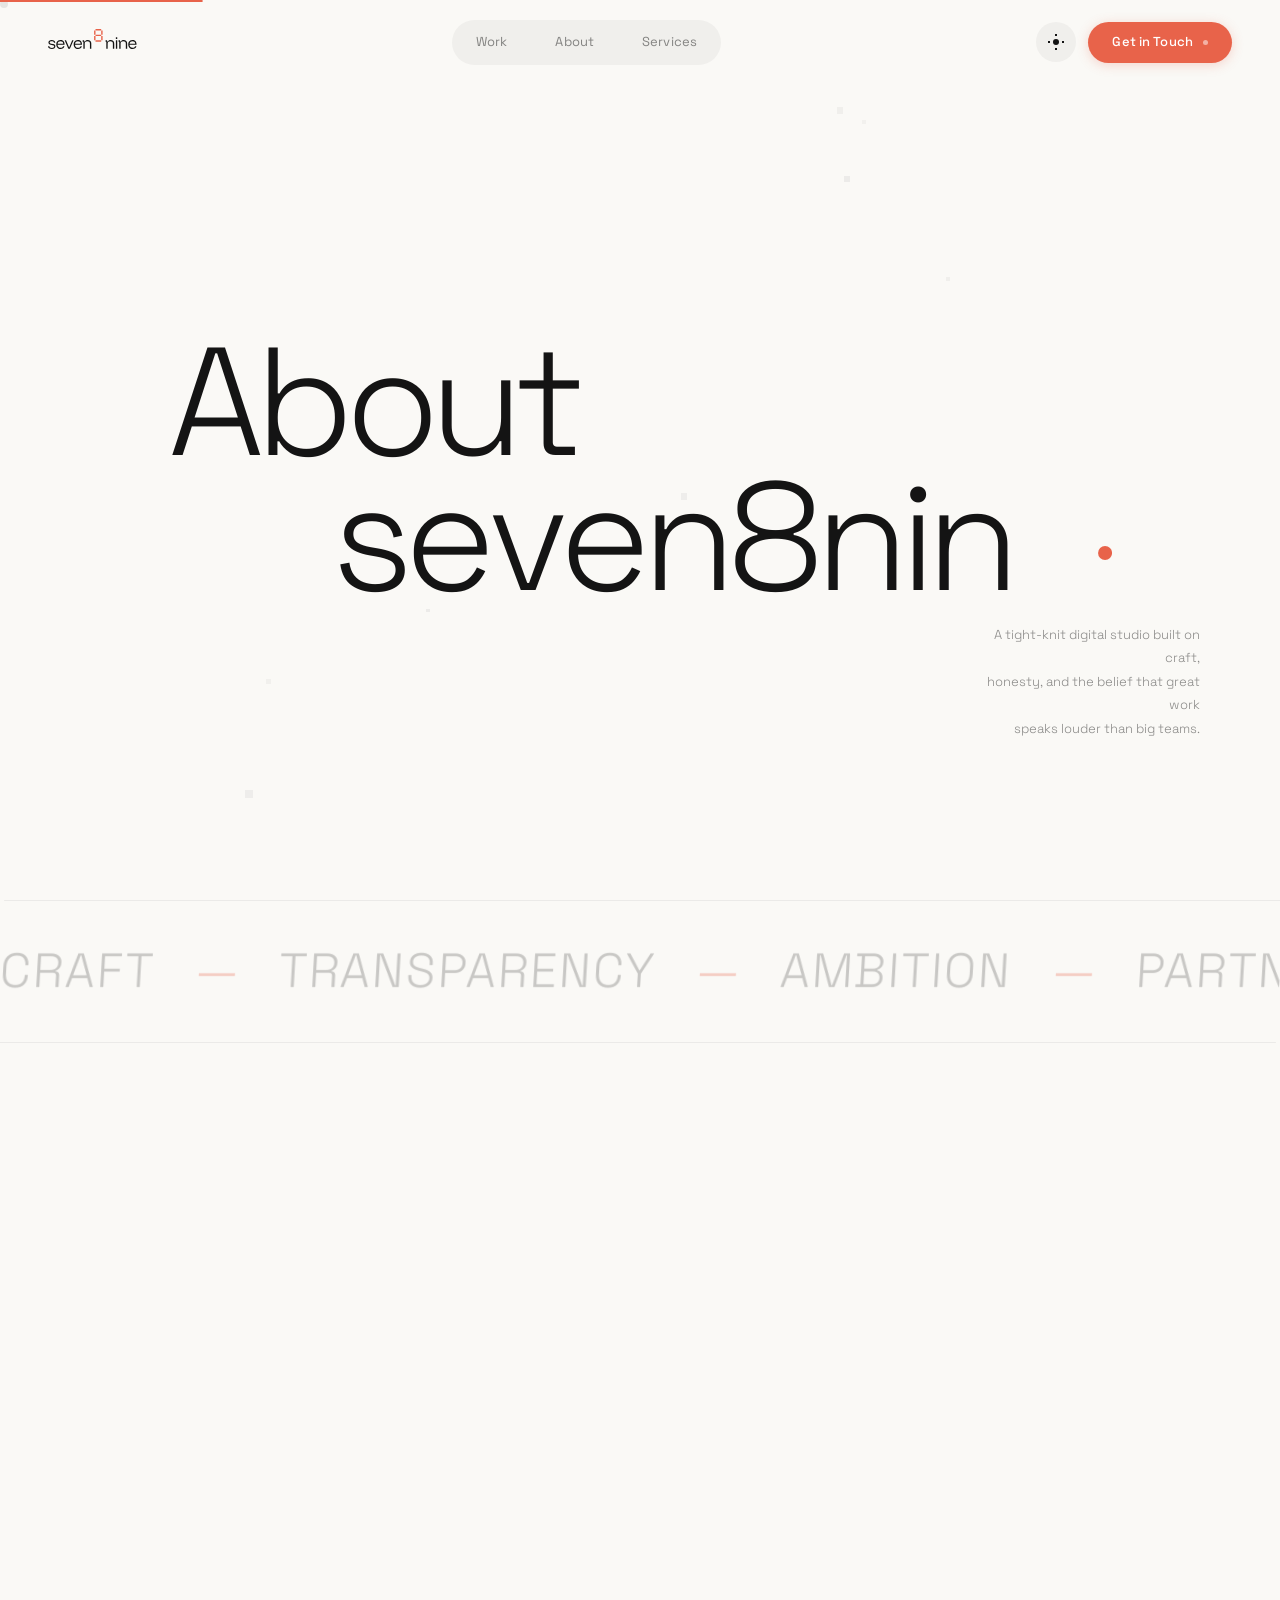
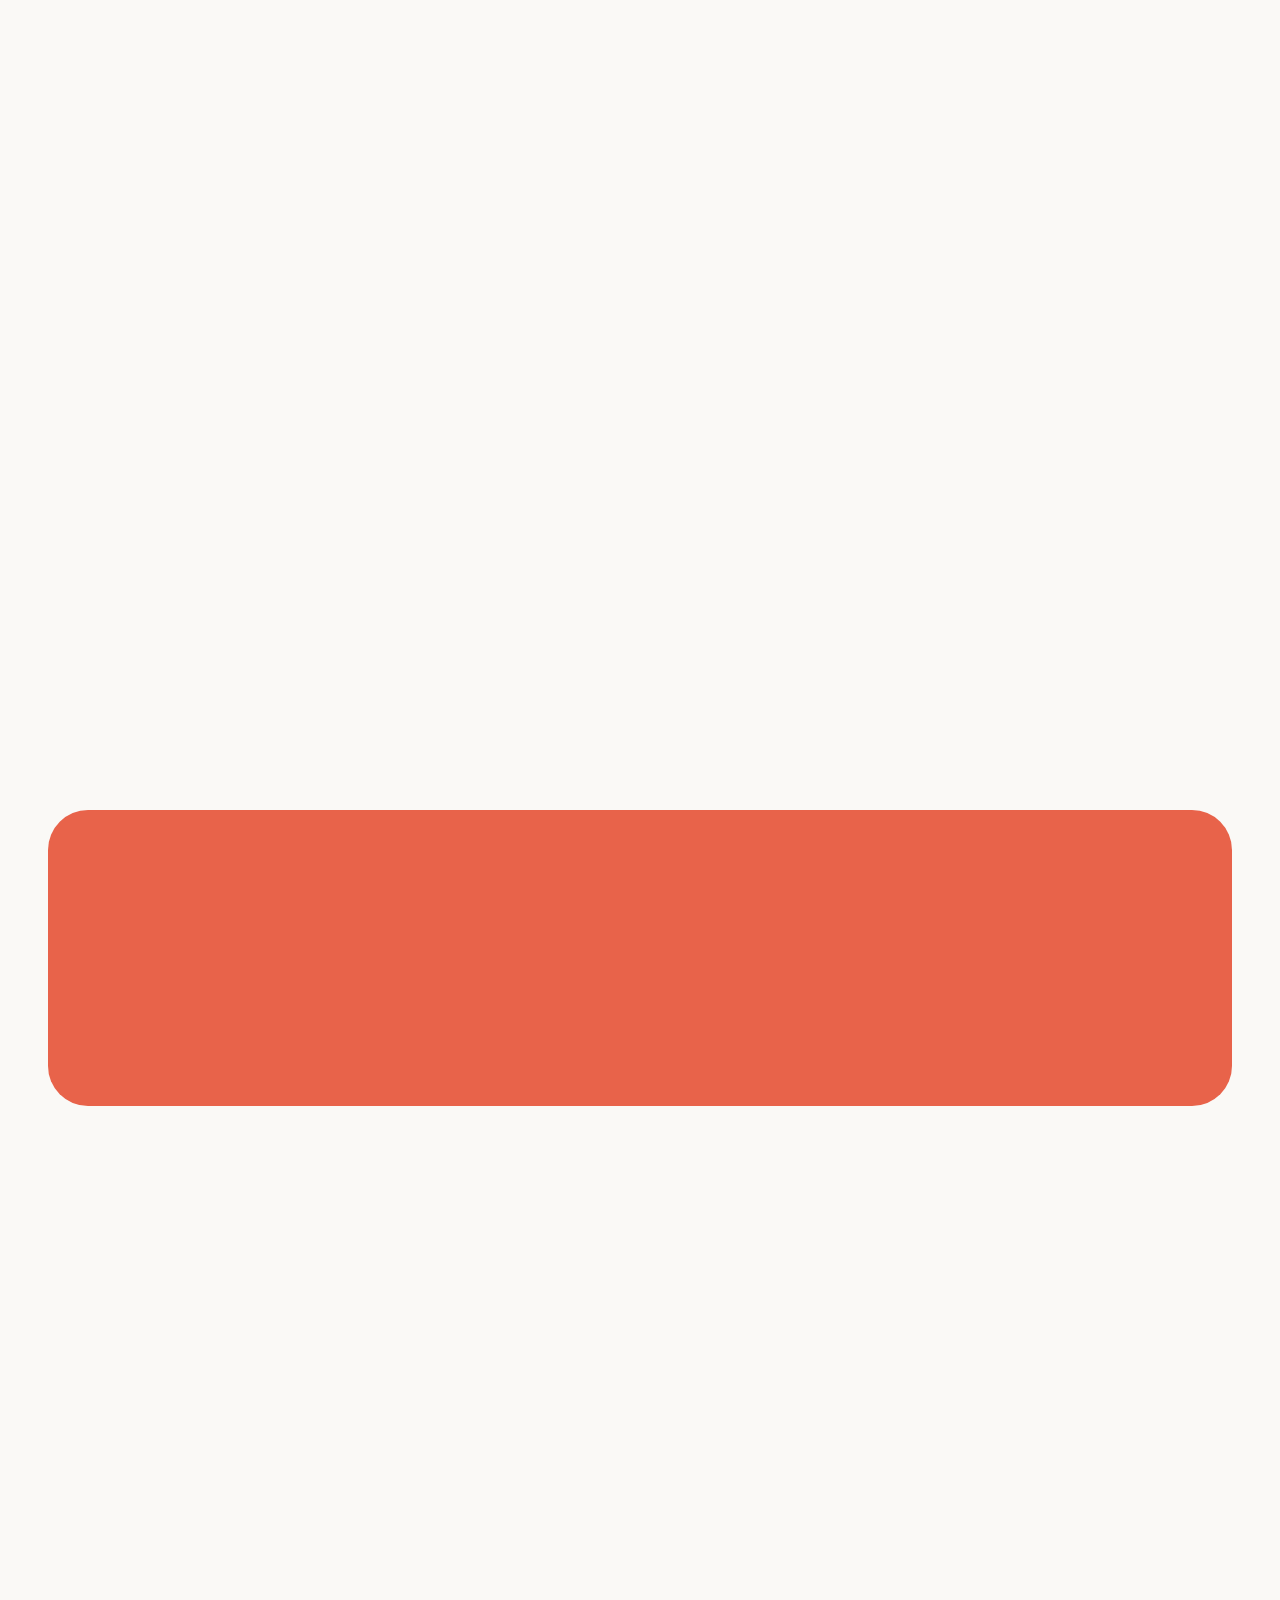
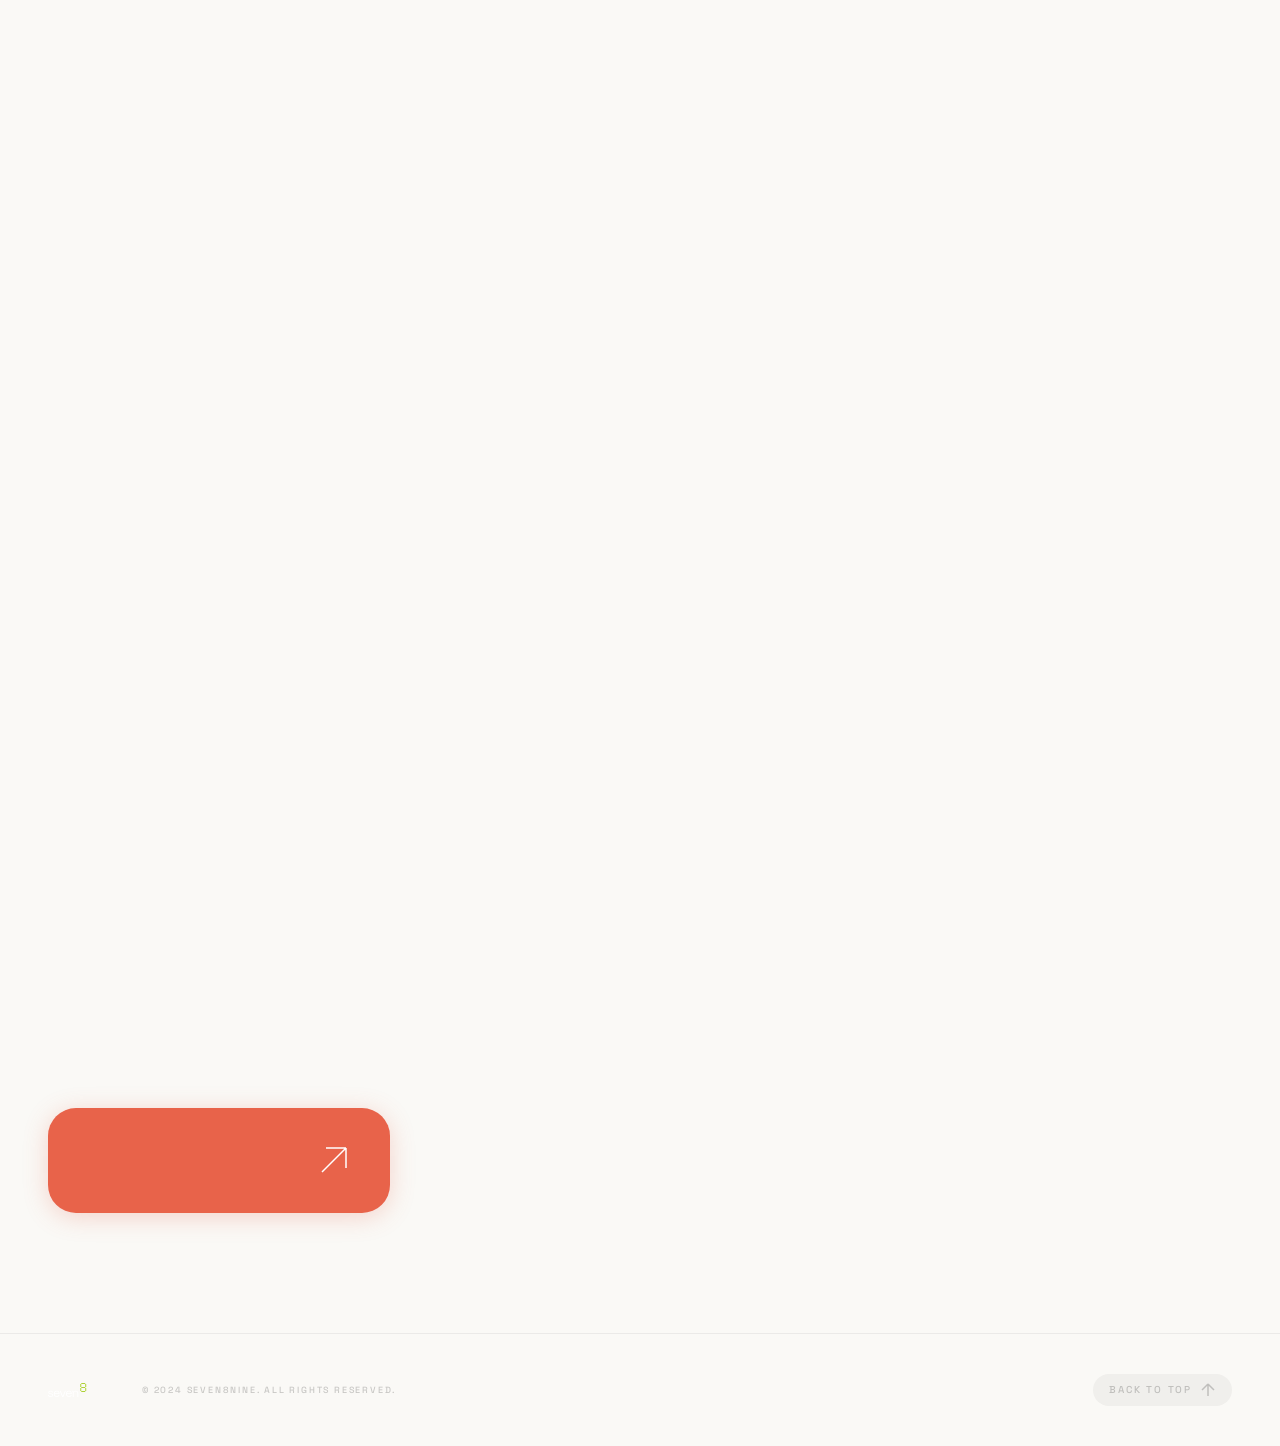
==== commit 0e1b83a9: "Bold v15: Space Grotesk, extreme type contrast, daring interactions Switch to Space Grotesk as singl" ====
--- a/about.html
+++ b/about.html
@@ -4,10 +4,10 @@
   <meta charset="UTF-8">
   <meta name="viewport" content="width=device-width, initial-scale=1.0">
   <title>About — seven8nine</title>
-  <link rel="stylesheet" href="css/style.css?v=14">
+  <link rel="stylesheet" href="css/style.css?v=15">
   <link rel="preconnect" href="https://fonts.googleapis.com">
   <link rel="preconnect" href="https://fonts.gstatic.com" crossorigin>
-  <link href="https://fonts.googleapis.com/css2?family=Inter:wght@200;300;400;500;600;700&display=swap" rel="stylesheet">
+  <link href="https://fonts.googleapis.com/css2?family=Space+Grotesk:wght@300;400;500;600;700&display=swap" rel="stylesheet">
 </head>
 <body>
 
@@ -384,6 +384,6 @@
     </div>
   </footer>
 
-  <script src="js/main.js?v=11"></script>
+  <script src="js/main.js?v=15"></script>
 </body>
 </html>
--- a/css/style.css
+++ b/css/style.css
@@ -1,30 +1,29 @@
 /* ===========================
-   seven8nine — v10 WARM
-   Rounded. Warm. Modern. Alive.
-   Inspired by editorial app UI.
+   seven8nine — v11 BOLD
+   Daring. Extreme type. Alive.
    =========================== */
 
 *, *::before, *::after { margin: 0; padding: 0; box-sizing: border-box; }
 
 :root {
   --bg: #faf9f6;
-  --bg-2: #f2f1ee;
-  --bg-3: #e8e7e4;
+  --bg-2: #f0efec;
+  --bg-3: #e5e4e1;
   --border: rgba(0,0,0,0.06);
   --border-hover: rgba(0,0,0,0.14);
-  --text: #1a1a1a;
-  --text-2: rgba(0,0,0,0.5);
-  --text-3: rgba(0,0,0,0.25);
+  --text: #141414;
+  --text-2: rgba(0,0,0,0.45);
+  --text-3: rgba(0,0,0,0.2);
   --accent: #E8634A;
   --accent-light: #fdf0ed;
   --accent-glow: rgba(232,99,74,0.06);
   --card-bg: #fff;
   --card-shadow: 0 2px 20px rgba(0,0,0,0.04), 0 8px 40px rgba(0,0,0,0.03);
   --card-shadow-hover: 0 8px 40px rgba(0,0,0,0.08), 0 20px 60px rgba(0,0,0,0.05);
-  --cursor-dot: #1a1a1a;
+  --cursor-dot: #141414;
   --cursor-label: #fff;
-  --font: 'Inter', -apple-system, sans-serif;
-  --mono: 'Inter', -apple-system, sans-serif;
+  --font: 'Space Grotesk', -apple-system, sans-serif;
+  --mono: 'Space Grotesk', -apple-system, sans-serif;
   --radius-sm: 12px;
   --radius: 20px;
   --radius-lg: 28px;
@@ -74,7 +73,7 @@
 ::selection { background: var(--accent); color: #fff; }
 
 .container { max-width: 1400px; margin: 0 auto; padding: 0 48px; }
-.mono { font-family: var(--mono); font-size: 11px; letter-spacing: 0.12em; text-transform: uppercase; color: var(--text-3); font-weight: 500; }
+.mono { font-family: var(--mono); font-size: 10px; letter-spacing: 0.18em; text-transform: uppercase; color: var(--text-3); font-weight: 500; }
 
 /* === LOADER === */
 .loader { position: fixed; inset: 0; z-index: 9999; display: flex; pointer-events: none; }
@@ -248,10 +247,10 @@
 .hero__content::before { display: none; }
 
 .hero__title {
-  font-size: clamp(44px, 9vw, 140px);
-  font-weight: 200;
-  line-height: 0.95;
-  letter-spacing: -0.05em;
+  font-size: clamp(48px, 12vw, 180px);
+  font-weight: 300;
+  line-height: 0.88;
+  letter-spacing: -0.06em;
 }
 
 .hero__line { display: block; }
@@ -336,12 +335,12 @@
 [data-reveal-fade].revealed { opacity: 1; transform: translateY(0); }
 
 /* === MARQUEE === */
-.marquee { padding: 20px 0; border-top: 1px solid var(--border); border-bottom: 1px solid var(--border); overflow: hidden; white-space: nowrap; }
+.marquee { padding: 32px 0; border-top: 1px solid var(--border); border-bottom: 1px solid var(--border); overflow: hidden; white-space: nowrap; }
 .marquee__track { display: flex; gap: 40px; animation: marqueeScroll 50s linear infinite; will-change: transform; }
 .marquee__track--reverse { animation-direction: reverse; animation-duration: 60s; }
-.marquee__item { font-size: 12px; font-weight: 500; color: var(--text-3); text-transform: uppercase; letter-spacing: 0.15em; flex-shrink: 0; transition: color 0.3s; }
+.marquee__item { font-size: clamp(24px, 4vw, 48px); font-weight: 300; color: var(--text-3); text-transform: uppercase; letter-spacing: 0.04em; flex-shrink: 0; transition: color 0.3s; }
 .marquee:hover .marquee__item { color: var(--text-2); }
-.marquee__sep { font-size: 12px; color: var(--accent); opacity: 0.4; flex-shrink: 0; }
+.marquee__sep { font-size: clamp(24px, 4vw, 48px); color: var(--accent); opacity: 0.3; flex-shrink: 0; }
 @keyframes marqueeScroll { 0% { transform: translateX(0); } 100% { transform: translateX(-50%); } }
 .marquee--reverse { border-top: none; }
 
@@ -389,7 +388,7 @@
 .section-head--split { display: flex; justify-content: space-between; align-items: flex-end; gap: 80px; }
 .section-head__aside { max-width: 340px; }
 .section-head__aside p { font-size: 13px; color: var(--text-2); line-height: 1.8; font-weight: 300; }
-.section-title { font-size: clamp(36px, 5.5vw, 72px); font-weight: 200; letter-spacing: -0.05em; line-height: 1; margin-top: 16px; }
+.section-title { font-size: clamp(48px, 8vw, 120px); font-weight: 300; letter-spacing: -0.06em; line-height: 0.9; margin-top: 12px; }
 
 /* === WORK — Bento Grid Layout === */
 .work { padding: 120px 0 80px; position: relative; }
@@ -481,12 +480,15 @@
 .work-item__index::after { display: none; }
 
 .work-item__title {
-  font-size: clamp(24px, 3vw, 36px);
+  font-size: clamp(32px, 4vw, 56px);
   font-weight: 400;
-  letter-spacing: -0.03em;
-  margin-bottom: 8px;
-  transition: color 0.4s;
-  line-height: 1.1;
+  letter-spacing: -0.04em;
+  margin-bottom: 10px;
+  transition: color 0.4s, transform 0.5s var(--ease);
+  line-height: 1;
+}
+.work-item:hover .work-item__title {
+  transform: translateX(8px);
 }
 .work-item:hover .work-item__title {
   color: var(--accent);
@@ -581,8 +583,8 @@
 .service-accord__num { transition: color 0.3s; }
 .service-accord.active .service-accord__num { color: var(--accent) !important; }
 
-.service-accord__title { font-size: clamp(24px, 3vw, 40px); font-weight: 300; letter-spacing: -0.04em; transition: font-weight 0.3s, color 0.3s; }
-.service-accord.active .service-accord__title { font-weight: 400; color: var(--accent); }
+.service-accord__title { font-size: clamp(32px, 5vw, 72px); font-weight: 400; letter-spacing: -0.05em; transition: font-weight 0.3s, color 0.3s, letter-spacing 0.4s var(--ease); }
+.service-accord.active .service-accord__title { font-weight: 500; color: var(--accent); letter-spacing: -0.03em; }
 
 .service-accord__tags { display: flex; gap: 8px; flex-wrap: wrap; justify-self: end; }
 .service-accord__tags span {
@@ -636,14 +638,14 @@
 .process__step-line { flex: 1; height: 2px; background: var(--border); position: relative; overflow: hidden; border-radius: 2px; }
 .process__step-line::after { content: ''; position: absolute; top: 0; left: 0; width: 100%; height: 100%; background: var(--accent); transform: scaleX(0); transform-origin: left; transition: transform 1.2s var(--ease); border-radius: 2px; }
 .process__step.revealed .process__step-line::after { transform: scaleX(1); }
-.process__step-title { font-size: 18px; font-weight: 500; letter-spacing: -0.02em; margin-bottom: 12px; transition: color 0.3s; }
+.process__step-title { font-size: 24px; font-weight: 500; letter-spacing: -0.03em; margin-bottom: 12px; transition: color 0.3s; }
 .process__step:hover .process__step-title { color: var(--accent); }
 .process__step-desc { font-size: 13px; color: var(--text-2); line-height: 1.8; font-weight: 300; }
 
 /* === ABOUT === */
 .about { padding: 160px 0; position: relative; }
 .about__hero-text { margin-bottom: 80px; }
-.about__title { font-size: clamp(32px, 4.5vw, 64px); font-weight: 200; letter-spacing: -0.05em; line-height: 1.1; }
+.about__title { font-size: clamp(40px, 6vw, 96px); font-weight: 300; letter-spacing: -0.05em; line-height: 1; }
 .about__title em { font-style: italic; color: var(--accent); font-weight: 300; }
 
 .about__layout { display: grid; grid-template-columns: 1fr 1fr; gap: 100px; align-items: start; }
@@ -666,9 +668,9 @@
 
 .about__stats { display: flex; gap: 48px; margin-bottom: 56px; padding: 40px; border-radius: var(--radius-lg); background: var(--accent); color: #fff; }
 .about__stat { display: flex; flex-direction: column; }
-.about__stat-num { font-size: 56px; font-weight: 200; line-height: 1; letter-spacing: -0.05em; color: #fff; }
+.about__stat-num { font-size: 80px; font-weight: 300; line-height: 1; letter-spacing: -0.06em; color: #fff; }
 .about__stat-num::after { display: none; }
-.about__stat-plus { font-size: 56px; font-weight: 200; line-height: 1; color: rgba(255,255,255,0.5); }
+.about__stat-plus { font-size: 80px; font-weight: 300; line-height: 1; color: rgba(255,255,255,0.4); }
 .about__stat-label { margin-top: 8px; color: rgba(255,255,255,0.6) !important; }
 
 .about__manifesto { display: flex; flex-direction: column; }
@@ -737,7 +739,7 @@
 .contact { padding: 200px 0 120px; position: relative; }
 .contact::before { display: none; }
 .contact__inner { max-width: 800px; position: relative; }
-.contact__title { font-size: clamp(48px, 7.5vw, 110px); font-weight: 200; letter-spacing: -0.05em; line-height: 0.93; margin: 16px 0 40px; }
+.contact__title { font-size: clamp(56px, 11vw, 160px); font-weight: 300; letter-spacing: -0.06em; line-height: 0.88; margin: 16px 0 48px; }
 .contact__body { margin-bottom: 40px; }
 .contact__desc { font-size: 14px; color: var(--text-2); line-height: 1.8; font-weight: 300; max-width: 480px; }
 
@@ -1256,6 +1258,138 @@
 .work-card:hover .work-card__img img { transform: scale(1.08); }
 .work-featured__img img { transition: transform 1s var(--ease); width: 100%; height: 100%; object-fit: cover; }
 .work-featured:hover .work-featured__img img { transform: scale(1.06); }
+
+/* === DARING INTERACTIONS === */
+
+/* Work item hover — image shifts, content slides */
+.work-item:hover .work-item__img img {
+  transform: scale(1.08) rotate(-0.5deg);
+}
+
+/* Process card hover — lift with tilt */
+.process__step:hover {
+  transform: translateY(-8px) rotate(-0.5deg);
+}
+
+/* Service accordion — full width accent bg on active with slide */
+.service-accord.active {
+  background: var(--accent);
+  border-radius: var(--radius-lg);
+  margin: 12px 0;
+  padding: 0 24px;
+}
+.service-accord.active .service-accord__title { color: #fff; }
+.service-accord.active .service-accord__num { color: rgba(255,255,255,0.5) !important; }
+.service-accord.active .service-accord__icon span { background: #fff; }
+.service-accord.active .service-accord__content p { color: rgba(255,255,255,0.8); }
+
+/* Testimonial card — expand on hover */
+.testimonial-card:hover {
+  transform: translateY(-6px) scale(1.02);
+}
+
+/* Contact link — massive hover effect */
+.contact__link:hover {
+  gap: 40px;
+  transform: translateY(-4px) scale(1.02);
+  box-shadow: 0 12px 60px rgba(232,99,74,0.4);
+}
+
+/* Hero line hover — each line shifts */
+.hero__line {
+  transition: transform 0.6s var(--ease);
+}
+.hero__line:hover {
+  transform: translateX(20px);
+}
+
+/* Full-bleed accent section for testimonials */
+.testimonials {
+  background: var(--accent);
+  padding: 100px 0;
+  margin: 80px 0;
+  border-radius: var(--radius-xl);
+}
+.testimonials .section-head .mono { color: rgba(255,255,255,0.4); }
+.testimonials .section-title { color: #fff; }
+.testimonials .section-title .line__inner { color: #fff; }
+.testimonial-card {
+  background: rgba(255,255,255,0.12);
+  backdrop-filter: blur(20px);
+  -webkit-backdrop-filter: blur(20px);
+  border: 1px solid rgba(255,255,255,0.15);
+}
+.testimonial-card p { color: rgba(255,255,255,0.85); }
+.testimonial-card p::before { background: #fff; }
+.testimonial-card footer strong { color: #fff; }
+.testimonial-card footer .mono { color: rgba(255,255,255,0.4) !important; }
+.testimonial-card:hover {
+  background: rgba(255,255,255,0.2);
+  border-color: rgba(255,255,255,0.3);
+  box-shadow: 0 20px 60px rgba(0,0,0,0.15);
+}
+
+/* Big background number behind process section */
+.process {
+  position: relative;
+  overflow: hidden;
+}
+.process::before {
+  content: 's8n';
+  position: absolute;
+  top: 50%; left: 50%;
+  transform: translate(-50%, -50%);
+  font-size: clamp(200px, 30vw, 500px);
+  font-weight: 700;
+  letter-spacing: -0.06em;
+  color: var(--border);
+  pointer-events: none;
+  white-space: nowrap;
+  z-index: 0;
+}
+.process .container { position: relative; z-index: 1; }
+
+/* About stats — even bolder with stacked layout */
+.about__stats {
+  border-radius: var(--radius-xl);
+  padding: 56px 48px;
+}
+
+/* Reel — bigger, bolder, full-screen feel */
+.reel__inner {
+  height: 65vh;
+  min-height: 500px;
+}
+.reel__play {
+  width: 96px; height: 96px;
+  box-shadow: 0 8px 40px rgba(232,99,74,0.4);
+}
+.reel__label {
+  font-size: 18px;
+  font-weight: 500;
+  letter-spacing: -0.01em;
+}
+
+/* Footer — minimal, confident */
+.footer__copy { font-size: 9px; letter-spacing: 0.2em; }
+
+/* Hover line effect on about capabilities */
+.about__cap-grid span {
+  font-size: 14px;
+  font-weight: 400;
+  transition: all 0.3s var(--ease);
+}
+.about__cap-grid span:hover {
+  padding-left: 16px;
+  font-weight: 500;
+}
+
+/* Manifesto items — bolder text */
+.about__manifesto-item p {
+  font-size: 15px;
+  font-weight: 400;
+  color: var(--text);
+}
 
 /* === RESPONSIVE === */
 @media (max-width: 1024px) {
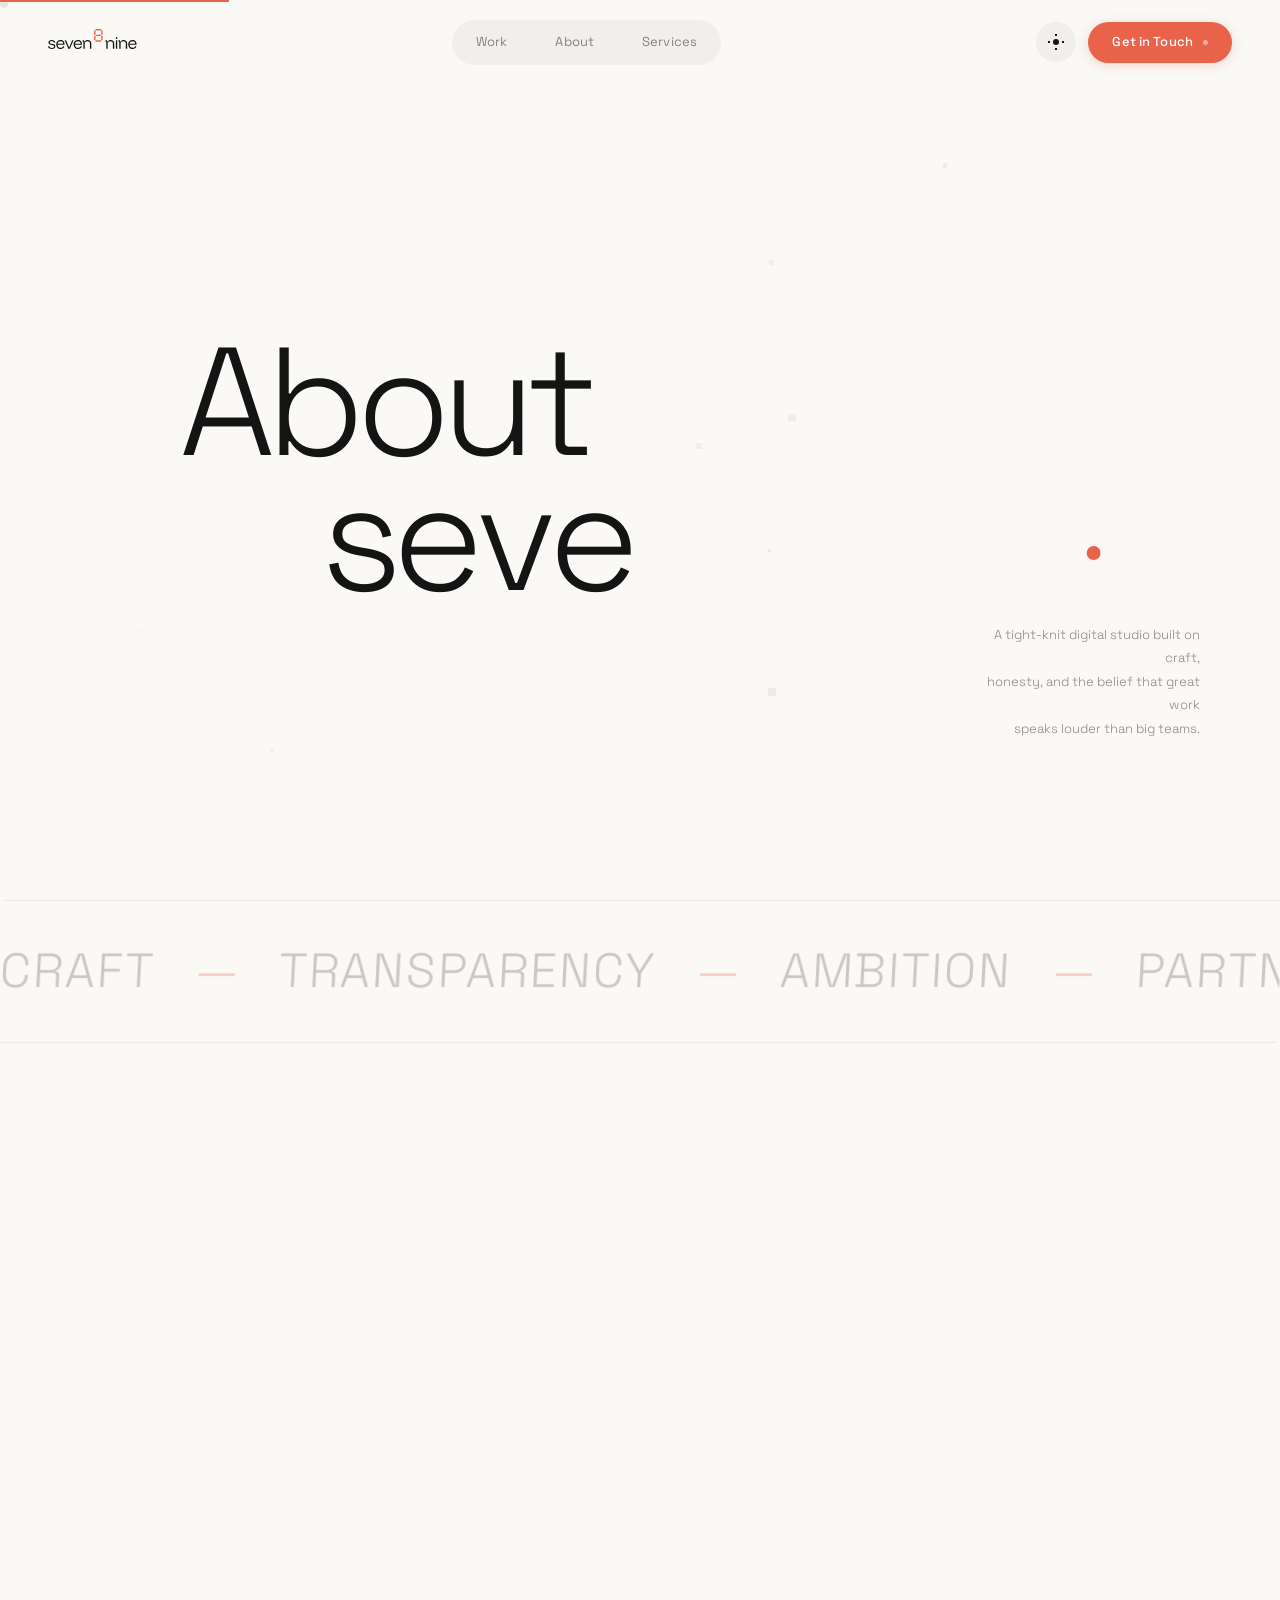
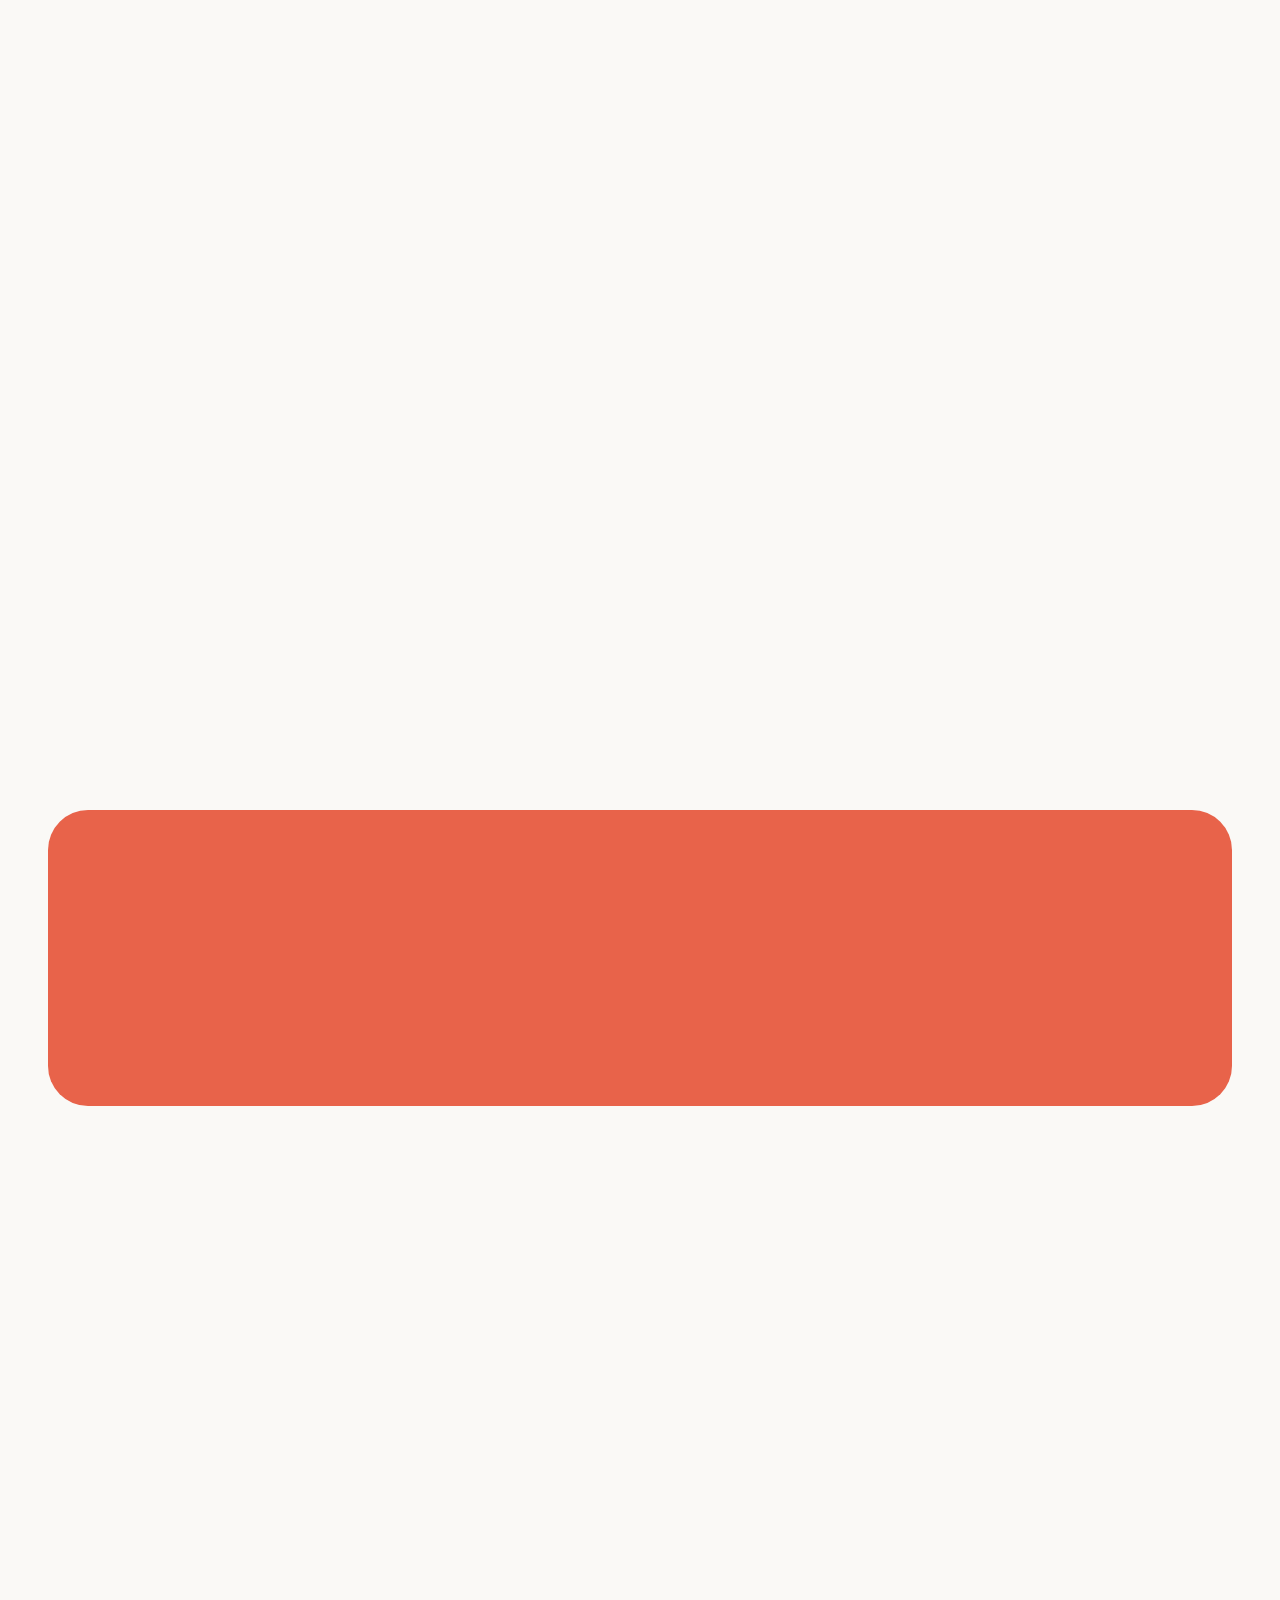
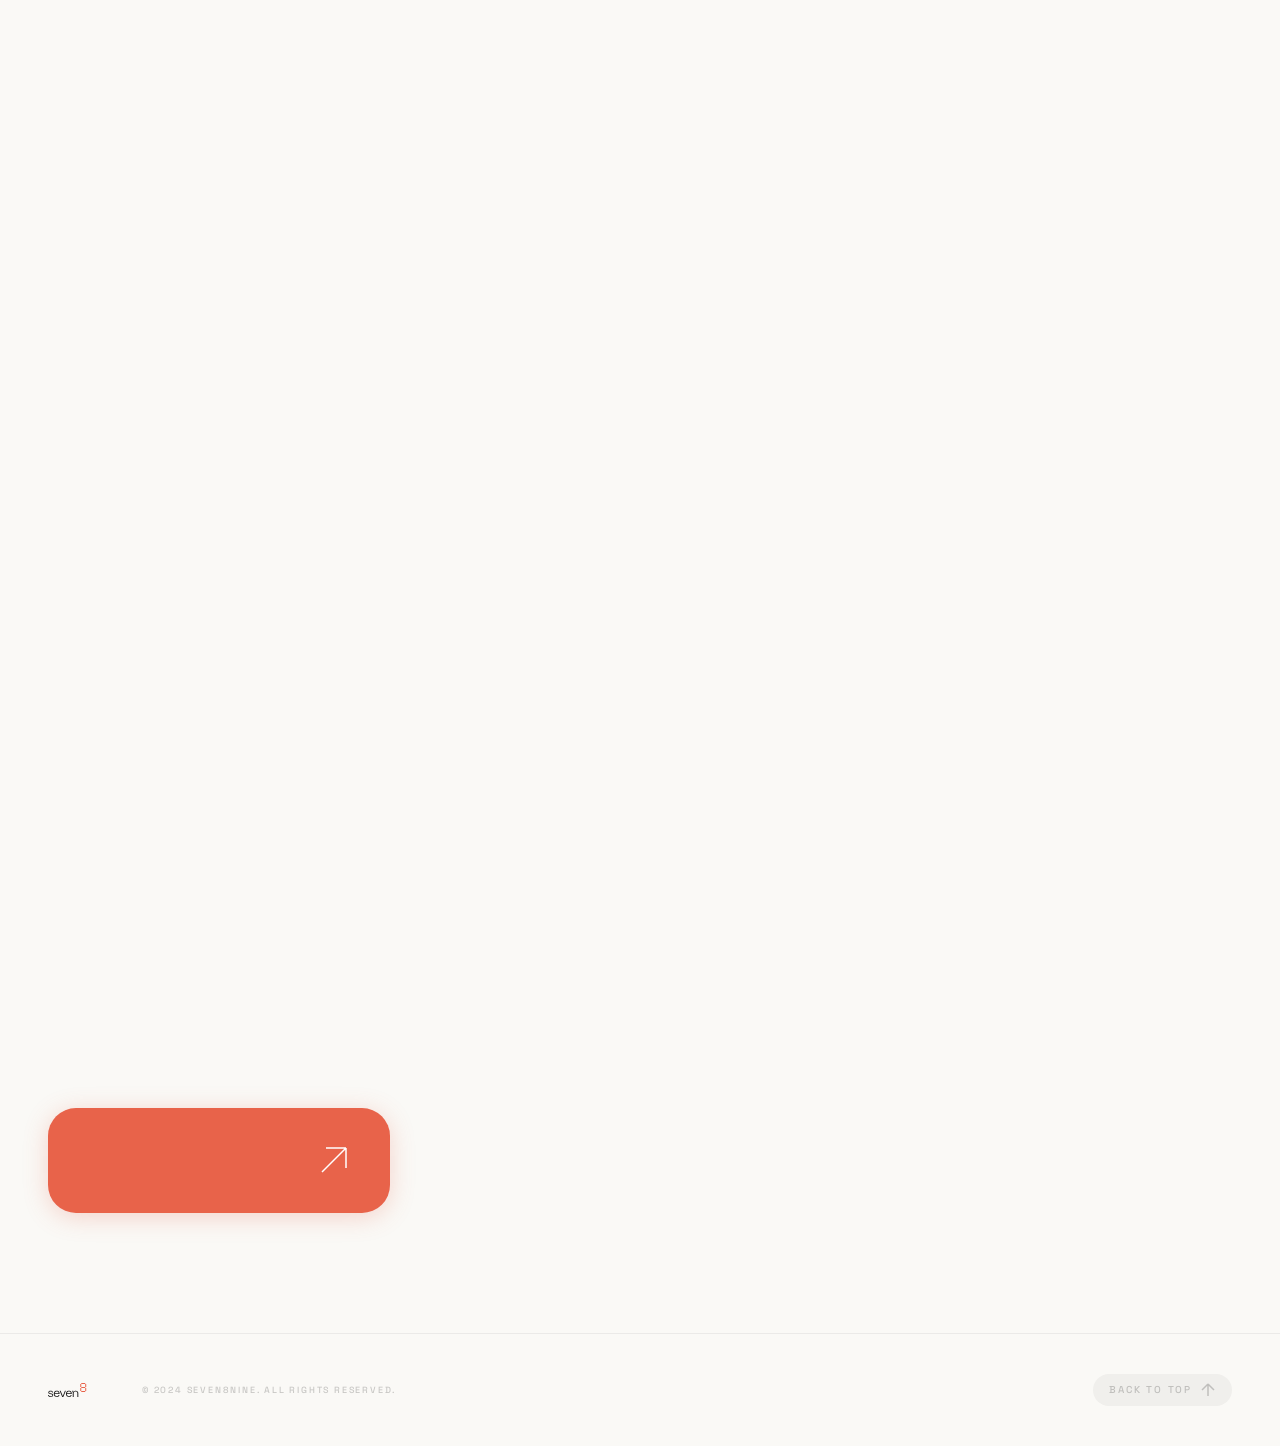
==== commit a2f1429e: "Remove card shadows, tighten work grid to 5px gap, align all subpages with bold design - Removed box" ====
--- a/about.html
+++ b/about.html
@@ -4,7 +4,7 @@
   <meta charset="UTF-8">
   <meta name="viewport" content="width=device-width, initial-scale=1.0">
   <title>About — seven8nine</title>
-  <link rel="stylesheet" href="css/style.css?v=15">
+  <link rel="stylesheet" href="css/style.css?v=16">
   <link rel="preconnect" href="https://fonts.googleapis.com">
   <link rel="preconnect" href="https://fonts.gstatic.com" crossorigin>
   <link href="https://fonts.googleapis.com/css2?family=Space+Grotesk:wght@300;400;500;600;700&display=swap" rel="stylesheet">
@@ -40,7 +40,7 @@
     <div class="nav__inner">
       <a href="/" class="nav__logo" data-magnetic>
         <svg viewBox="0 0 248 56.03" xmlns="http://www.w3.org/2000/svg" class="logo-svg">
-          <defs><style>.cls-1{fill:#fff}.cls-2{fill:#aed136}</style></defs>
+          <defs><style>.cls-1{fill:#1a1a1a}.cls-2{fill:#E8634A}</style></defs>
           <g><g><path class="cls-1" d="M10.92,56.03c-3.28,0-5.87-.68-7.78-2.04s-2.95-3.26-3.14-5.7H3.79c.19,1.56,.87,2.71,2.06,3.47,1.18,.75,2.91,1.13,5.2,1.13,4.11,0,6.16-1.32,6.16-3.95,0-1.07-.32-1.9-.95-2.48-.63-.58-1.7-1-3.2-1.27l-5.28-.97c-4.38-.81-6.57-2.9-6.57-6.29,0-2.18,.82-3.89,2.46-5.16s3.88-1.89,6.73-1.89,5.27,.64,7.03,1.93,2.77,3.09,3.04,5.4h-3.71c-.3-1.42-.97-2.48-2.02-3.16s-2.51-1.03-4.39-1.03-3.18,.32-4.15,.95c-.97,.63-1.45,1.55-1.45,2.76,0,.91,.32,1.63,.95,2.16,.63,.52,1.66,.92,3.08,1.19l5.24,.97c2.31,.43,4,1.18,5.08,2.26,1.07,1.08,1.61,2.53,1.61,4.35,0,2.34-.85,4.15-2.54,5.44s-4.11,1.93-7.25,1.93Z"/><path class="cls-1" d="M35.31,56.03c-2.47,0-4.62-.52-6.45-1.55-1.83-1.03-3.24-2.51-4.23-4.41-.99-1.91-1.49-4.14-1.49-6.69s.5-4.76,1.49-6.63c.99-1.87,2.39-3.31,4.19-4.33,1.8-1.02,3.91-1.53,6.33-1.53,2.28,0,4.26,.46,5.92,1.39s2.96,2.24,3.89,3.93,1.39,3.69,1.39,6v1.69H26.76c.11,2.77,.92,4.93,2.44,6.49,1.52,1.56,3.54,2.34,6.06,2.34,1.75,0,3.23-.38,4.45-1.13,1.22-.75,2.06-1.84,2.52-3.27h3.87c-.62,2.45-1.87,4.34-3.77,5.68-1.89,1.34-4.24,2.02-7.03,2.02Zm-8.34-15.03h15.72c-.19-2.18-.95-3.87-2.3-5.08-1.34-1.21-3.1-1.81-5.28-1.81s-3.98,.6-5.42,1.81c-1.44,1.21-2.34,2.9-2.72,5.08Z"/><path class="cls-1" d="M56.95,55.54l-10.28-24.18h3.91l8.58,20.47h.16l8.46-20.47h3.79l-10.28,24.18h-4.35Z"/><path class="cls-1" d="M84.08,56.03c-2.47,0-4.62-.52-6.45-1.55-1.83-1.03-3.24-2.51-4.23-4.41-.99-1.91-1.49-4.14-1.49-6.69s.5-4.76,1.49-6.63c.99-1.87,2.39-3.31,4.19-4.33,1.8-1.02,3.91-1.53,6.33-1.53,2.28,0,4.26,.46,5.92,1.39s2.96,2.24,3.89,3.93,1.39,3.69,1.39,6v1.69h-19.58c.11,2.77,.92,4.93,2.44,6.49,1.52,1.56,3.54,2.34,6.06,2.34,1.75,0,3.23-.38,4.45-1.13,1.22-.75,2.06-1.84,2.52-3.27h3.87c-.62,2.45-1.87,4.34-3.77,5.68-1.89,1.34-4.24,2.02-7.03,2.02Zm-8.34-15.03h15.72c-.19-2.18-.95-3.87-2.3-5.08-1.34-1.21-3.1-1.81-5.28-1.81s-3.98,.6-5.42,1.81c-1.44,1.21-2.34,2.9-2.72,5.08Z"/><path class="cls-1" d="M99.08,55.54v-20.15h-2.02v-4.03h4.19v3.63h1.69c.81-1.34,1.94-2.36,3.4-3.04,1.46-.68,3.14-1.03,5.02-1.03,3.03,0,5.45,.89,7.25,2.66,1.8,1.77,2.7,4.14,2.7,7.09v14.87h-3.79v-14.31c0-2.28-.62-4.02-1.87-5.22-1.25-1.2-3.07-1.79-5.46-1.79s-4.18,.6-5.44,1.79c-1.26,1.2-1.89,2.94-1.89,5.22v14.31h-3.79Z"/></g><g><path class="cls-1" d="M163.35,55.54v-20.13h-2.01v-4.03h4.19v3.62h1.69c.8-1.34,1.94-2.35,3.4-3.04,1.46-.68,3.13-1.03,5.01-1.03,3.03,0,5.45,.89,7.24,2.66,1.8,1.77,2.7,4.13,2.7,7.08v14.85h-3.78v-14.29c0-2.28-.62-4.02-1.87-5.21-1.25-1.19-3.07-1.79-5.45-1.79s-4.17,.6-5.43,1.79c-1.26,1.19-1.89,2.93-1.89,5.21v14.29h-3.78Z"/><path class="cls-1" d="M192.11,27.77c-.67,0-1.24-.23-1.71-.71-.47-.47-.7-1.04-.7-1.71s.23-1.24,.7-1.71c.47-.47,1.04-.7,1.71-.7s1.24,.23,1.71,.7c.47,.47,.7,1.04,.7,1.71s-.23,1.24-.7,1.71-1.04,.71-1.71,.71Zm-1.89,27.77V31.39h3.78v24.15h-3.78Z"/><path class="cls-1" d="M199.61,55.54v-20.13h-2.01v-4.03h4.19v3.62h1.69c.8-1.34,1.94-2.35,3.4-3.04,1.46-.68,3.13-1.03,5.01-1.03,3.03,0,5.45,.89,7.24,2.66,1.8,1.77,2.7,4.13,2.7,7.08v14.85h-3.78v-14.29c0-2.28-.62-4.02-1.87-5.21-1.25-1.19-3.07-1.79-5.45-1.79s-4.17,.6-5.43,1.79c-1.26,1.19-1.89,2.93-1.89,5.21v14.29h-3.78Z"/><path class="cls-1" d="M236.97,56.03c-2.47,0-4.62-.52-6.44-1.55-1.83-1.03-3.23-2.5-4.23-4.41-.99-1.91-1.49-4.13-1.49-6.68s.5-4.76,1.49-6.62c.99-1.86,2.39-3.31,4.19-4.33,1.8-1.02,3.9-1.53,6.32-1.53,2.28,0,4.25,.46,5.92,1.39,1.66,.93,2.96,2.23,3.88,3.92s1.39,3.69,1.39,6v1.69h-19.56c.11,2.76,.92,4.93,2.44,6.48,1.52,1.56,3.53,2.33,6.06,2.33,1.74,0,3.23-.38,4.45-1.13,1.22-.75,2.06-1.84,2.52-3.26h3.86c-.62,2.44-1.87,4.34-3.76,5.68-1.89,1.34-4.23,2.01-7.02,2.01Zm-8.33-15.01h15.7c-.19-2.17-.95-3.86-2.29-5.07-1.34-1.21-3.1-1.81-5.27-1.81s-3.98,.6-5.41,1.81c-1.44,1.21-2.34,2.9-2.72,5.07Z"/></g><g><polygon class="cls-2" points="133.11 23.87 133.11 19.89 129.13 19.89 129.13 23.87 129.13 27.85 129.13 31.83 133.11 31.83 133.11 27.85 133.11 23.87"/><polygon class="cls-2" points="149.02 27.85 149.02 31.83 153 31.83 153 27.85 153 23.87 153 19.89 149.02 19.89 149.02 23.87 149.02 27.85"/><polygon class="cls-2" points="133.11 7.96 133.11 3.98 129.13 3.98 129.13 7.96 129.13 11.94 129.13 15.91 133.11 15.91 133.11 11.94 133.11 7.96"/><polygon class="cls-2" points="149.02 3.98 149.02 7.96 149.02 11.94 149.02 15.91 153 15.91 153 11.94 153 7.96 153 3.98 149.02 3.98"/><polygon class="cls-2" points="141.06 3.98 145.04 3.98 149.02 3.98 149.02 0 145.04 0 141.06 0 137.09 0 133.11 0 133.11 3.98 137.09 3.98 141.06 3.98"/><polygon class="cls-2" points="141.06 31.83 137.09 31.83 133.11 31.83 133.11 35.81 137.09 35.81 141.06 35.81 145.04 35.81 149.02 35.81 149.02 31.83 145.04 31.83 141.06 31.83"/><polygon class="cls-2" points="141.06 15.91 137.09 15.91 133.11 15.91 133.11 19.89 137.09 19.89 141.06 19.89 145.04 19.89 149.02 19.89 149.02 15.91 145.04 15.91 141.06 15.91"/></g></g>
         </svg>
       </a>
@@ -369,7 +369,7 @@
       <div class="footer__inner">
         <div class="footer__left">
           <svg viewBox="0 0 248 56.03" xmlns="http://www.w3.org/2000/svg" class="logo-svg logo-svg--sm">
-            <defs><style>.cls-1f{fill:#fff}.cls-2f{fill:#aed136}</style></defs>
+            <defs><style>.cls-1f{fill:#1a1a1a}.cls-2f{fill:#E8634A}</style></defs>
             <g><g><path class="cls-1f" d="M10.92,56.03c-3.28,0-5.87-.68-7.78-2.04s-2.95-3.26-3.14-5.7H3.79c.19,1.56,.87,2.71,2.06,3.47,1.18,.75,2.91,1.13,5.2,1.13,4.11,0,6.16-1.32,6.16-3.95,0-1.07-.32-1.9-.95-2.48-.63-.58-1.7-1-3.2-1.27l-5.28-.97c-4.38-.81-6.57-2.9-6.57-6.29,0-2.18,.82-3.89,2.46-5.16s3.88-1.89,6.73-1.89,5.27,.64,7.03,1.93,2.77,3.09,3.04,5.4h-3.71c-.3-1.42-.97-2.48-2.02-3.16s-2.51-1.03-4.39-1.03-3.18,.32-4.15,.95c-.97,.63-1.45,1.55-1.45,2.76,0,.91,.32,1.63,.95,2.16,.63,.52,1.66,.92,3.08,1.19l5.24,.97c2.31,.43,4,1.18,5.08,2.26,1.07,1.08,1.61,2.53,1.61,4.35,0,2.34-.85,4.15-2.54,5.44s-4.11,1.93-7.25,1.93Z"/><path class="cls-1f" d="M35.31,56.03c-2.47,0-4.62-.52-6.45-1.55-1.83-1.03-3.24-2.51-4.23-4.41-.99-1.91-1.49-4.14-1.49-6.69s.5-4.76,1.49-6.63c.99-1.87,2.39-3.31,4.19-4.33,1.8-1.02,3.91-1.53,6.33-1.53,2.28,0,4.26,.46,5.92,1.39s2.96,2.24,3.89,3.93,1.39,3.69,1.39,6v1.69H26.76c.11,2.77,.92,4.93,2.44,6.49,1.52,1.56,3.54,2.34,6.06,2.34,1.75,0,3.23-.38,4.45-1.13,1.22-.75,2.06-1.84,2.52-3.27h3.87c-.62,2.45-1.87,4.34-3.77,5.68-1.89,1.34-4.24,2.02-7.03,2.02Zm-8.34-15.03h15.72c-.19-2.18-.95-3.87-2.3-5.08-1.34-1.21-3.1-1.81-5.28-1.81s-3.98,.6-5.42,1.81c-1.44,1.21-2.34,2.9-2.72,5.08Z"/><path class="cls-1f" d="M56.95,55.54l-10.28-24.18h3.91l8.58,20.47h.16l8.46-20.47h3.79l-10.28,24.18h-4.35Z"/><path class="cls-1f" d="M84.08,56.03c-2.47,0-4.62-.52-6.45-1.55-1.83-1.03-3.24-2.51-4.23-4.41-.99-1.91-1.49-4.14-1.49-6.69s.5-4.76,1.49-6.63c.99-1.87,2.39-3.31,4.19-4.33,1.8-1.02,3.91-1.53,6.33-1.53,2.28,0,4.26,.46,5.92,1.39s2.96,2.24,3.89,3.93,1.39,3.69,1.39,6v1.69h-19.58c.11,2.77,.92,4.93,2.44,6.49,1.52,1.56,3.54,2.34,6.06,2.34,1.75,0,3.23-.38,4.45-1.13,1.22-.75,2.06-1.84,2.52-3.27h3.87c-.62,2.45-1.87,4.34-3.77,5.68-1.89,1.34-4.24,2.02-7.03,2.02Zm-8.34-15.03h15.72c-.19-2.18-.95-3.87-2.3-5.08-1.34-1.21-3.1-1.81-5.28-1.81s-3.98,.6-5.42,1.81c-1.44,1.21-2.34,2.9-2.72,5.08Z"/><path class="cls-1f" d="M99.08,55.54v-20.15h-2.02v-4.03h4.19v3.63h1.69c.81-1.34,1.94-2.36,3.4-3.04,1.46-.68,3.14-1.03,5.02-1.03,3.03,0,5.45,.89,7.25,2.66,1.8,1.77,2.7,4.14,2.7,7.09v14.87h-3.79v-14.31c0-2.28-.62-4.02-1.87-5.22-1.25-1.2-3.07-1.79-5.46-1.79s-4.18,.6-5.44,1.79c-1.26,1.2-1.89,2.94-1.89,5.22v14.31h-3.79Z"/></g><g><polygon class="cls-2f" points="133.11 23.87 133.11 19.89 129.13 19.89 129.13 23.87 129.13 27.85 129.13 31.83 133.11 31.83 133.11 27.85 133.11 23.87"/><polygon class="cls-2f" points="149.02 27.85 149.02 31.83 153 31.83 153 27.85 153 23.87 153 19.89 149.02 19.89 149.02 23.87 149.02 27.85"/><polygon class="cls-2f" points="133.11 7.96 133.11 3.98 129.13 3.98 129.13 7.96 129.13 11.94 129.13 15.91 133.11 15.91 133.11 11.94 133.11 7.96"/><polygon class="cls-2f" points="149.02 3.98 149.02 7.96 149.02 11.94 149.02 15.91 153 15.91 153 11.94 153 7.96 153 3.98 149.02 3.98"/><polygon class="cls-2f" points="141.06 3.98 145.04 3.98 149.02 3.98 149.02 0 145.04 0 141.06 0 137.09 0 133.11 0 133.11 3.98 137.09 3.98 141.06 3.98"/><polygon class="cls-2f" points="141.06 31.83 137.09 31.83 133.11 31.83 133.11 35.81 137.09 35.81 141.06 35.81 145.04 35.81 149.02 35.81 149.02 31.83 145.04 31.83 141.06 31.83"/><polygon class="cls-2f" points="141.06 15.91 137.09 15.91 133.11 15.91 133.11 19.89 137.09 19.89 141.06 19.89 145.04 19.89 149.02 19.89 149.02 15.91 145.04 15.91 141.06 15.91"/></g></g>
           </svg>
           <span class="mono footer__copy">&copy; 2024 seven8nine. All rights reserved.</span>
@@ -384,6 +384,6 @@
     </div>
   </footer>
 
-  <script src="js/main.js?v=15"></script>
+  <script src="js/main.js?v=16"></script>
 </body>
 </html>
--- a/css/style.css
+++ b/css/style.css
@@ -411,7 +411,7 @@
 .work__list {
   display: grid;
   grid-template-columns: 1fr 1fr;
-  gap: 20px;
+  gap: 5px;
   padding: 0 48px;
 }
 
@@ -422,15 +422,14 @@
   border: none;
   border-bottom: none;
   overflow: hidden;
-  transition: transform 0.5s var(--ease), box-shadow 0.5s var(--ease);
+  transition: transform 0.5s var(--ease);
   position: relative;
-  border-radius: var(--radius-lg);
+  border-radius: 0;
   background: var(--card-bg);
-  box-shadow: var(--card-shadow);
 }
 .work-item:first-child { border-top: none; }
 .work-item::before, .work-item::after { display: none; }
-.work-item:hover { transform: translateY(-4px); box-shadow: var(--card-shadow-hover); }
+.work-item:hover { transform: translateY(-2px); }
 
 .work-item:nth-child(1) { grid-column: 1; grid-row: 1 / 3; }
 .work-item:nth-child(2) { grid-column: 2; }
@@ -447,7 +446,7 @@
   overflow: hidden;
   min-height: 240px;
   flex: 1;
-  border-radius: var(--radius-lg) var(--radius-lg) 0 0;
+  border-radius: 0;
 }
 .work-item:nth-child(4) .work-item__img {
   min-height: 400px;
@@ -459,7 +458,7 @@
   height: 100%;
   object-fit: cover;
   transition: transform 1.2s var(--ease);
-  border-radius: var(--radius-lg) var(--radius-lg) 0 0;
+  border-radius: 0;
 }
 .work-item:hover .work-item__img img {
   transform: scale(1.06);
@@ -469,7 +468,7 @@
   display: flex;
   flex-direction: column;
   justify-content: flex-start;
-  padding: 28px 28px 32px;
+  padding: 16px 20px 20px;
 }
 
 .work-item__index {
@@ -1149,14 +1148,13 @@
 .work-featured__result { font-size: 10px; font-weight: 600; color: var(--accent); text-transform: uppercase; letter-spacing: 0.06em; }
 
 /* Grid cards */
-.work__grid { display: grid; grid-template-columns: 1fr 1fr; gap: 20px; }
+.work__grid { display: grid; grid-template-columns: 1fr 1fr; gap: 5px; }
 .work-card {
   display: block; overflow: hidden; position: relative;
-  border-radius: var(--radius-lg);
-  box-shadow: var(--card-shadow);
-  transition: transform 0.5s var(--ease), box-shadow 0.5s;
-}
-.work-card:hover { transform: translateY(-4px); box-shadow: var(--card-shadow-hover); }
+  border-radius: 0;
+  transition: transform 0.5s var(--ease);
+}
+.work-card:hover { transform: translateY(-2px); }
 .work-card--offset { margin-top: 60px; }
 .work-card__img-wrap {
   position: relative; overflow: hidden;
@@ -1174,11 +1172,11 @@
   display: flex; align-items: flex-end; padding: 24px;
   opacity: 0;
   transition: opacity 0.5s var(--ease);
-  border-radius: var(--radius-lg);
+  border-radius: 0;
 }
 .work-card:hover .work-card__overlay { opacity: 1; }
 .work-card__category { color: rgba(255,255,255,0.7); font-size: 9px; }
-.work-card__info { padding: 24px; background: var(--card-bg); }
+.work-card__info { padding: 16px 20px; background: var(--card-bg); }
 .work-card__title { font-size: 22px; font-weight: 400; letter-spacing: -0.02em; margin-bottom: 8px; transition: color 0.3s; }
 .work-card:hover .work-card__title { color: var(--accent); }
 .work-card__meta { display: flex; align-items: center; gap: 16px; }
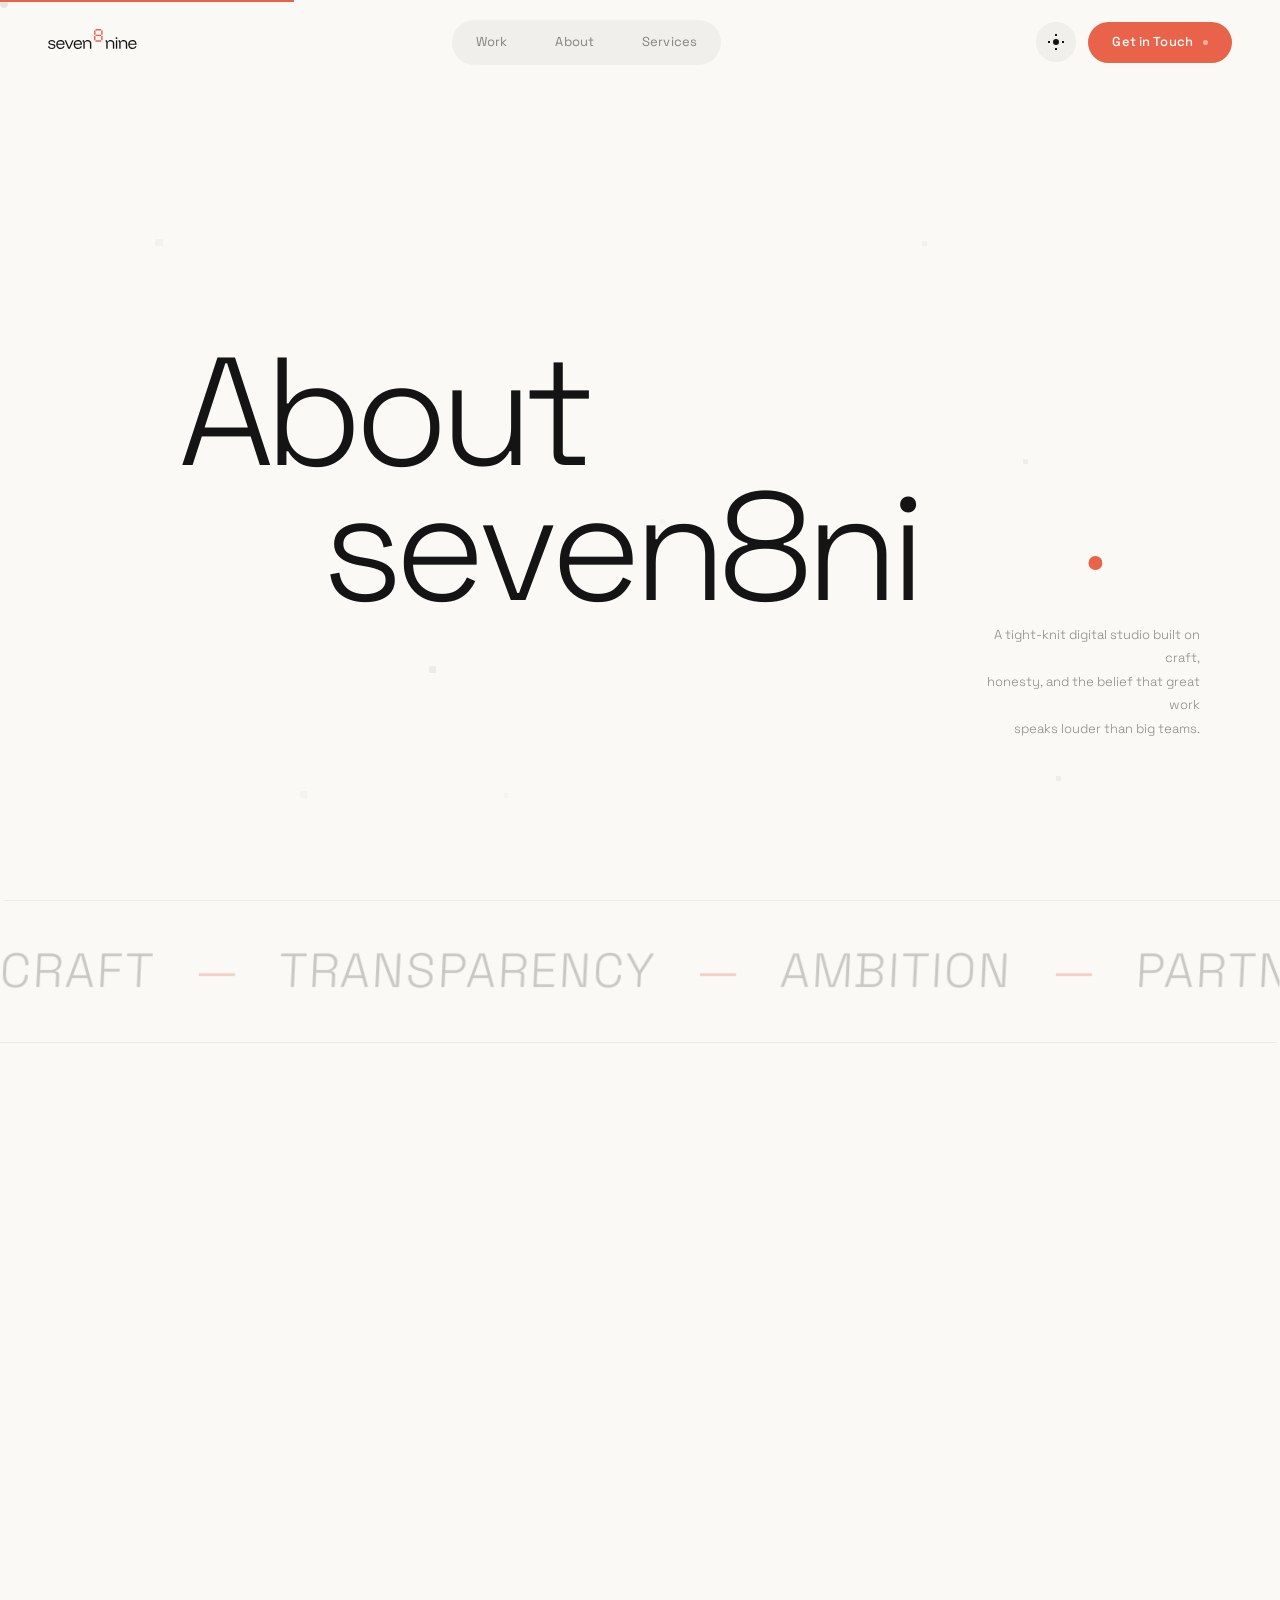
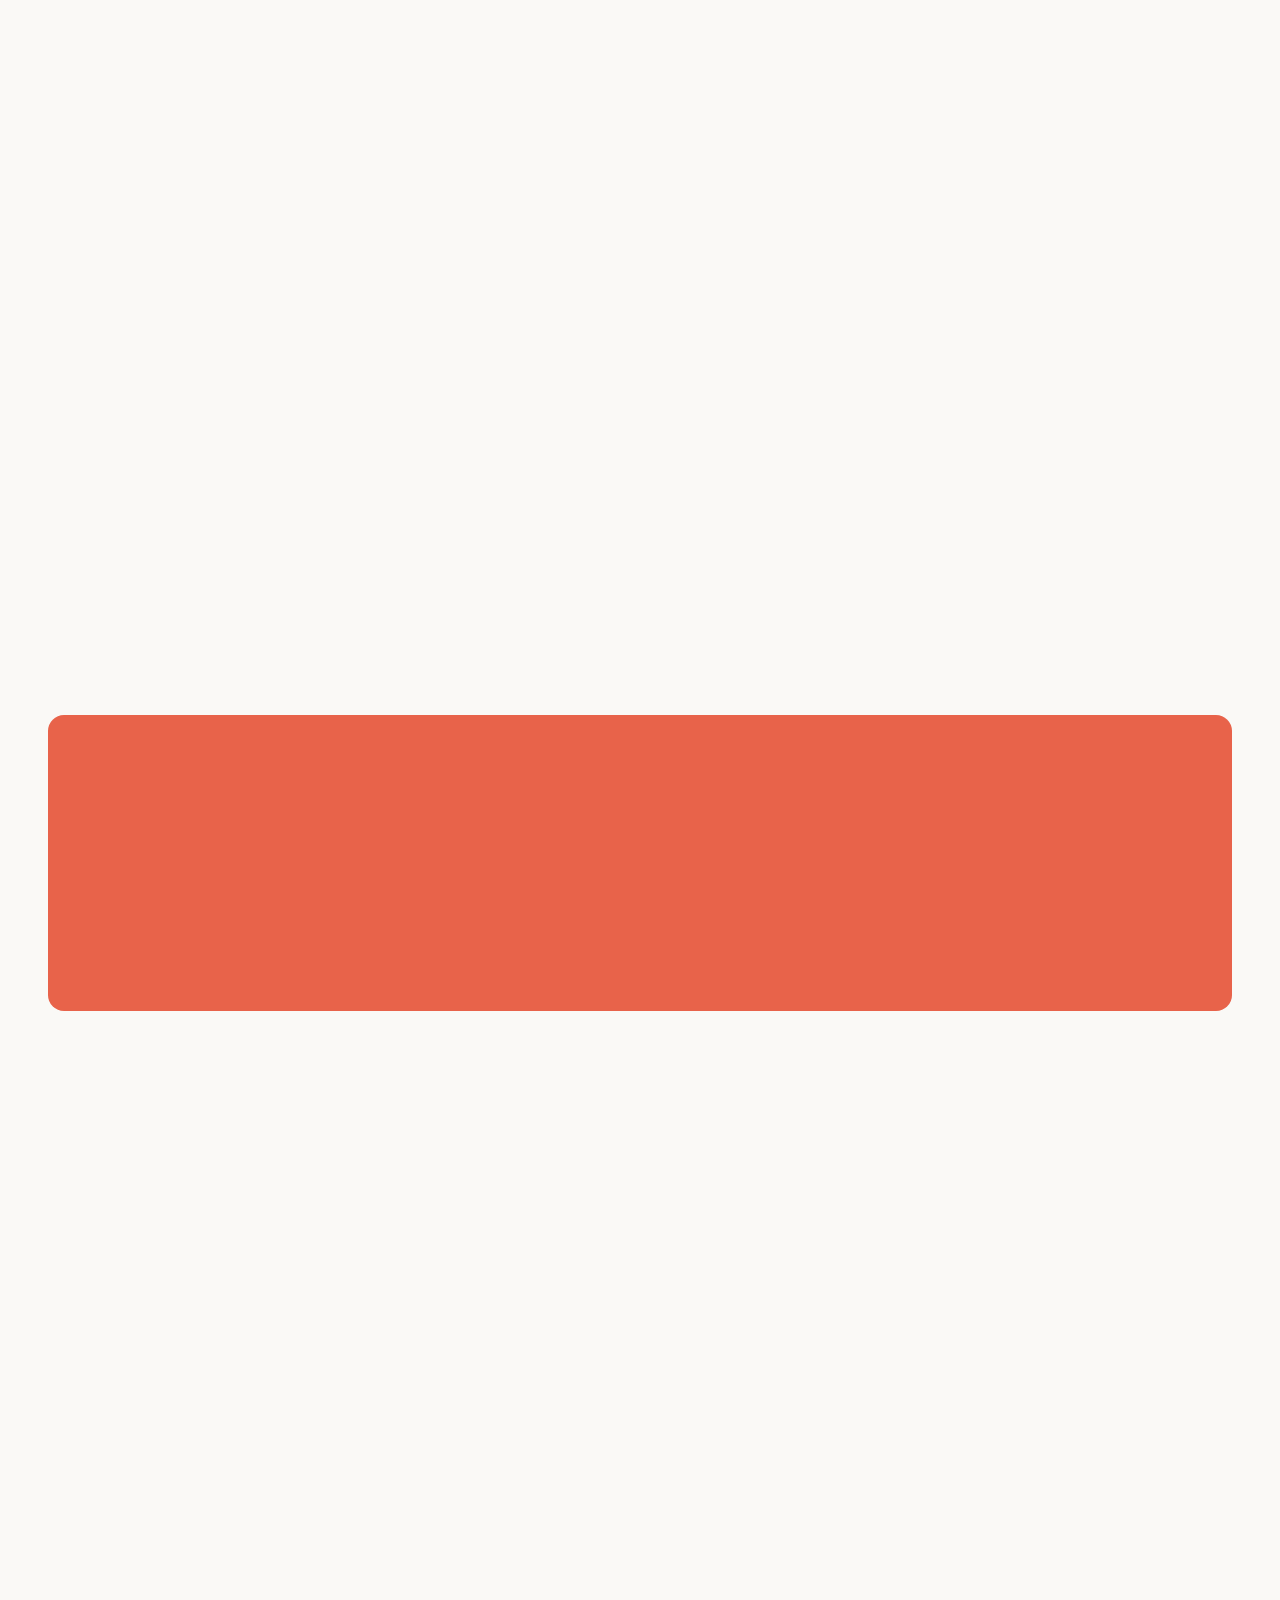
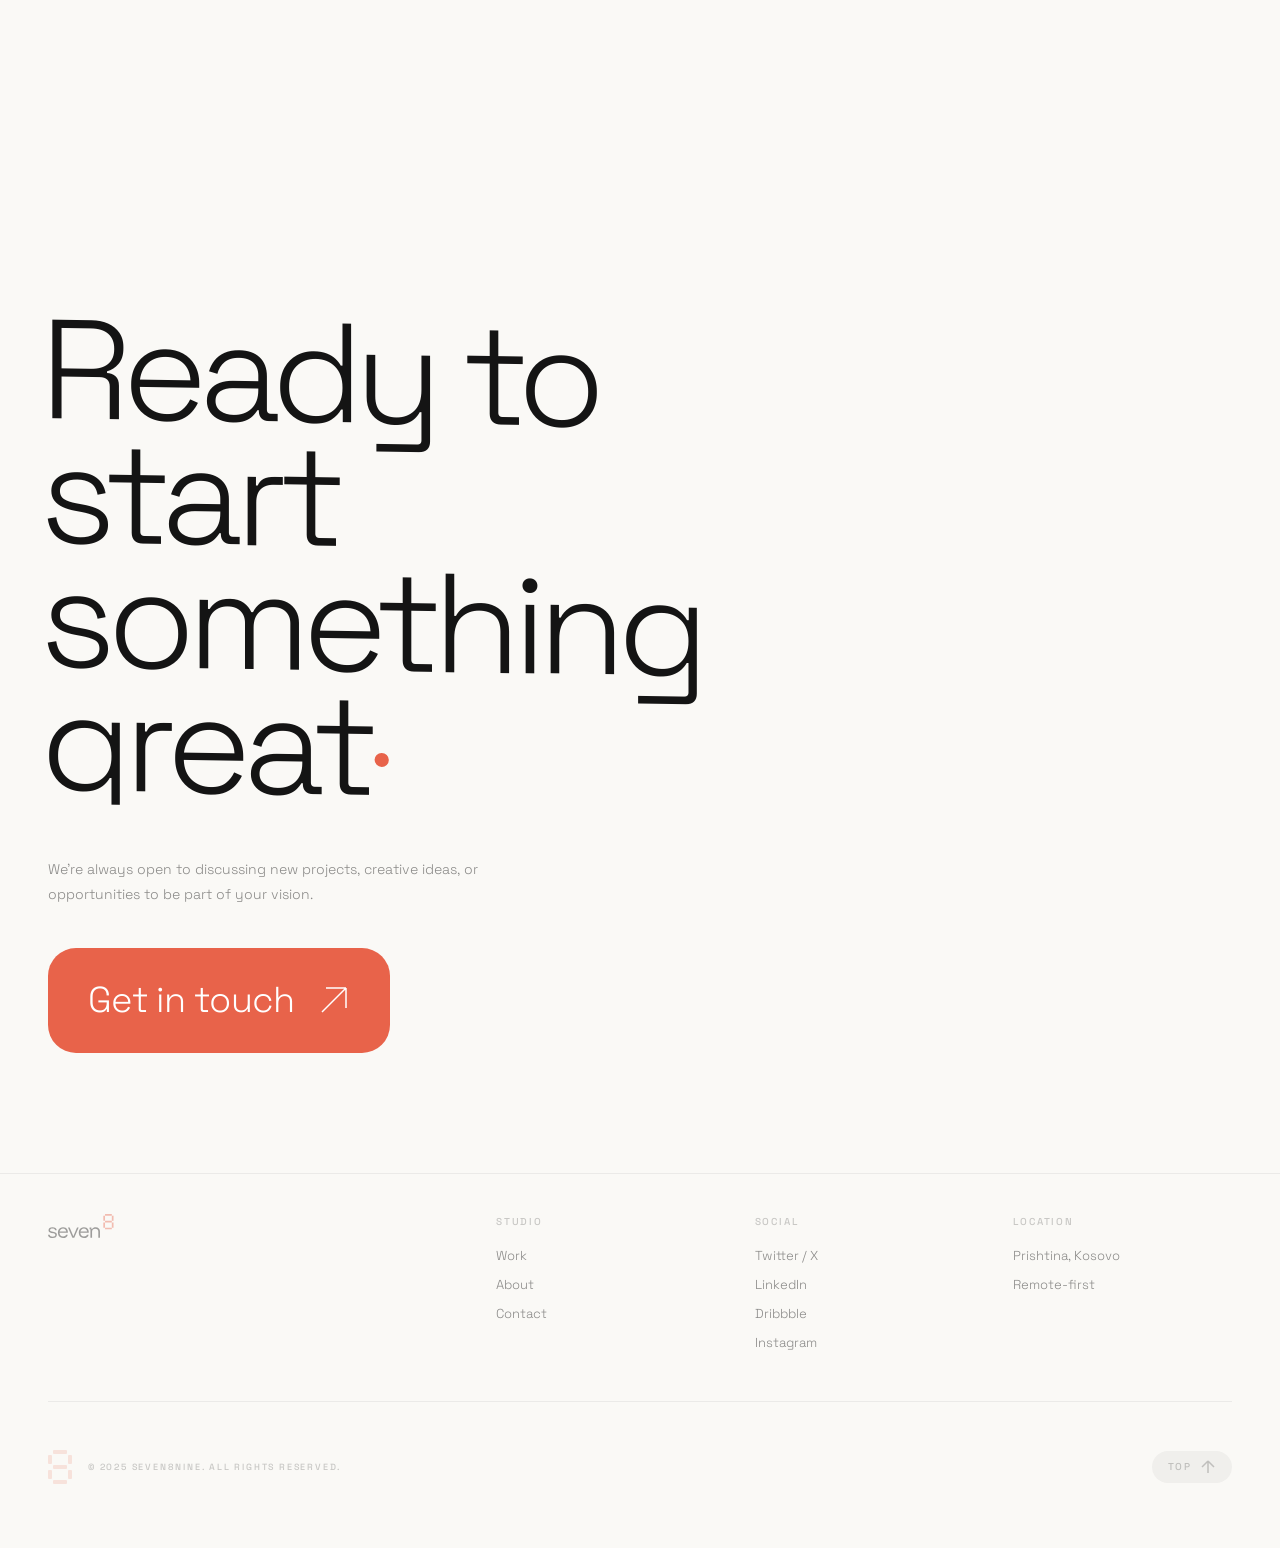
==== commit 10f1ab2d: "Phase 8: Fix hero cutoff, remove subtitles, unify footers, add pixel-8 branding - Fix hero text cuto" ====
--- a/about.html
+++ b/about.html
@@ -4,7 +4,7 @@
   <meta charset="UTF-8">
   <meta name="viewport" content="width=device-width, initial-scale=1.0">
   <title>About — seven8nine</title>
-  <link rel="stylesheet" href="css/style.css?v=16">
+  <link rel="stylesheet" href="css/style.css?v=18">
   <link rel="preconnect" href="https://fonts.googleapis.com">
   <link rel="preconnect" href="https://fonts.gstatic.com" crossorigin>
   <link href="https://fonts.googleapis.com/css2?family=Space+Grotesk:wght@300;400;500;600;700&display=swap" rel="stylesheet">
@@ -139,7 +139,6 @@
     <div class="container">
       <div class="section-head section-head--split">
         <div>
-          <span class="mono" data-reveal-fade>( 01 &mdash; Our Story )</span>
           <h2 class="section-title">
             <span class="line"><span class="line__inner" data-reveal>We started seven8nine</span></span>
             <span class="line"><span class="line__inner" data-reveal>because we were tired</span></span>
@@ -194,7 +193,6 @@
     <div class="container">
       <div class="section-head section-head--split">
         <div>
-          <span class="mono" data-reveal-fade>( 02 &mdash; The Team )</span>
           <h2 class="section-title">
             <span class="line"><span class="line__inner" data-reveal>The people behind</span></span>
             <span class="line"><span class="line__inner" data-reveal>the pixels</span></span>
@@ -273,7 +271,6 @@
   <section class="about" id="values">
     <div class="container">
       <div class="section-head">
-        <span class="mono" data-reveal-fade>( 03 &mdash; Our Values )</span>
         <h2 class="section-title">
           <span class="line"><span class="line__inner" data-reveal>What we</span></span>
           <span class="line"><span class="line__inner" data-reveal>stand for</span></span>
@@ -308,12 +305,11 @@
   <section class="about" id="stats">
     <div class="container">
       <div class="section-head">
-        <span class="mono" data-reveal-fade>( 04 &mdash; By the Numbers )</span>
         <h2 class="section-title">
           <span class="line"><span class="line__inner" data-reveal>Impact in numbers</span></span>
         </h2>
       </div>
-      <div class="about__stats" style="display:grid;grid-template-columns:repeat(4,1fr);gap:2rem;">
+      <div class="about__stats" style="display:grid;grid-template-columns:repeat(4,1fr);gap:16px;border-radius:16px;">
         <div class="about__stat" data-reveal-fade>
           <span class="about__stat-num" data-count="50">0</span><span class="about__stat-plus">+</span>
           <span class="about__stat-label mono">Projects shipped</span>
@@ -335,7 +331,16 @@
   </section>
 
   <!-- Big Text Statement -->
-  <section class="big-text" data-reveal-fade>
+  <section class="big-text" data-reveal-fade style="position:relative;">
+    <div class="pixel-8-watermark" style="right:48px;opacity:0.03;" aria-hidden="true">
+      <div class="px" style="grid-area:1/2/2/5"></div>
+      <div class="px" style="grid-area:2/1/4/2"></div>
+      <div class="px" style="grid-area:2/5/4/6"></div>
+      <div class="px" style="grid-area:4/2/5/5"></div>
+      <div class="px" style="grid-area:5/1/7/2"></div>
+      <div class="px" style="grid-area:5/5/7/6"></div>
+      <div class="px" style="grid-area:7/2/8/5"></div>
+    </div>
     <div class="big-text__content">
       Small team. <span class="accent-word">Big standards</span>. We don't scale the team — we scale the <span class="accent-word">impact</span>.
     </div>
@@ -345,9 +350,6 @@
   <section class="contact" id="contact">
     <div class="container">
       <div class="contact__inner">
-        <div class="section-head">
-          <span class="mono" data-reveal-fade>( 05 &mdash; Let's Work Together )</span>
-        </div>
         <h2 class="contact__title">
           <span class="line"><span class="line__inner" data-reveal>Ready to start</span></span>
           <span class="line"><span class="line__inner" data-reveal>something great<span class="hero__dot"></span></span></span>
@@ -366,24 +368,61 @@
   <!-- Footer -->
   <footer class="footer">
     <div class="container">
-      <div class="footer__inner">
-        <div class="footer__left">
-          <svg viewBox="0 0 248 56.03" xmlns="http://www.w3.org/2000/svg" class="logo-svg logo-svg--sm">
+      <div class="footer__top">
+        <div class="footer__brand">
+          <svg viewBox="0 0 248 56.03" xmlns="http://www.w3.org/2000/svg" class="logo-svg logo-svg--footer">
             <defs><style>.cls-1f{fill:#1a1a1a}.cls-2f{fill:#E8634A}</style></defs>
             <g><g><path class="cls-1f" d="M10.92,56.03c-3.28,0-5.87-.68-7.78-2.04s-2.95-3.26-3.14-5.7H3.79c.19,1.56,.87,2.71,2.06,3.47,1.18,.75,2.91,1.13,5.2,1.13,4.11,0,6.16-1.32,6.16-3.95,0-1.07-.32-1.9-.95-2.48-.63-.58-1.7-1-3.2-1.27l-5.28-.97c-4.38-.81-6.57-2.9-6.57-6.29,0-2.18,.82-3.89,2.46-5.16s3.88-1.89,6.73-1.89,5.27,.64,7.03,1.93,2.77,3.09,3.04,5.4h-3.71c-.3-1.42-.97-2.48-2.02-3.16s-2.51-1.03-4.39-1.03-3.18,.32-4.15,.95c-.97,.63-1.45,1.55-1.45,2.76,0,.91,.32,1.63,.95,2.16,.63,.52,1.66,.92,3.08,1.19l5.24,.97c2.31,.43,4,1.18,5.08,2.26,1.07,1.08,1.61,2.53,1.61,4.35,0,2.34-.85,4.15-2.54,5.44s-4.11,1.93-7.25,1.93Z"/><path class="cls-1f" d="M35.31,56.03c-2.47,0-4.62-.52-6.45-1.55-1.83-1.03-3.24-2.51-4.23-4.41-.99-1.91-1.49-4.14-1.49-6.69s.5-4.76,1.49-6.63c.99-1.87,2.39-3.31,4.19-4.33,1.8-1.02,3.91-1.53,6.33-1.53,2.28,0,4.26,.46,5.92,1.39s2.96,2.24,3.89,3.93,1.39,3.69,1.39,6v1.69H26.76c.11,2.77,.92,4.93,2.44,6.49,1.52,1.56,3.54,2.34,6.06,2.34,1.75,0,3.23-.38,4.45-1.13,1.22-.75,2.06-1.84,2.52-3.27h3.87c-.62,2.45-1.87,4.34-3.77,5.68-1.89,1.34-4.24,2.02-7.03,2.02Zm-8.34-15.03h15.72c-.19-2.18-.95-3.87-2.3-5.08-1.34-1.21-3.1-1.81-5.28-1.81s-3.98,.6-5.42,1.81c-1.44,1.21-2.34,2.9-2.72,5.08Z"/><path class="cls-1f" d="M56.95,55.54l-10.28-24.18h3.91l8.58,20.47h.16l8.46-20.47h3.79l-10.28,24.18h-4.35Z"/><path class="cls-1f" d="M84.08,56.03c-2.47,0-4.62-.52-6.45-1.55-1.83-1.03-3.24-2.51-4.23-4.41-.99-1.91-1.49-4.14-1.49-6.69s.5-4.76,1.49-6.63c.99-1.87,2.39-3.31,4.19-4.33,1.8-1.02,3.91-1.53,6.33-1.53,2.28,0,4.26,.46,5.92,1.39s2.96,2.24,3.89,3.93,1.39,3.69,1.39,6v1.69h-19.58c.11,2.77,.92,4.93,2.44,6.49,1.52,1.56,3.54,2.34,6.06,2.34,1.75,0,3.23-.38,4.45-1.13,1.22-.75,2.06-1.84,2.52-3.27h3.87c-.62,2.45-1.87,4.34-3.77,5.68-1.89,1.34-4.24,2.02-7.03,2.02Zm-8.34-15.03h15.72c-.19-2.18-.95-3.87-2.3-5.08-1.34-1.21-3.1-1.81-5.28-1.81s-3.98,.6-5.42,1.81c-1.44,1.21-2.34,2.9-2.72,5.08Z"/><path class="cls-1f" d="M99.08,55.54v-20.15h-2.02v-4.03h4.19v3.63h1.69c.81-1.34,1.94-2.36,3.4-3.04,1.46-.68,3.14-1.03,5.02-1.03,3.03,0,5.45,.89,7.25,2.66,1.8,1.77,2.7,4.14,2.7,7.09v14.87h-3.79v-14.31c0-2.28-.62-4.02-1.87-5.22-1.25-1.2-3.07-1.79-5.46-1.79s-4.18,.6-5.44,1.79c-1.26,1.2-1.89,2.94-1.89,5.22v14.31h-3.79Z"/></g><g><polygon class="cls-2f" points="133.11 23.87 133.11 19.89 129.13 19.89 129.13 23.87 129.13 27.85 129.13 31.83 133.11 31.83 133.11 27.85 133.11 23.87"/><polygon class="cls-2f" points="149.02 27.85 149.02 31.83 153 31.83 153 27.85 153 23.87 153 19.89 149.02 19.89 149.02 23.87 149.02 27.85"/><polygon class="cls-2f" points="133.11 7.96 133.11 3.98 129.13 3.98 129.13 7.96 129.13 11.94 129.13 15.91 133.11 15.91 133.11 11.94 133.11 7.96"/><polygon class="cls-2f" points="149.02 3.98 149.02 7.96 149.02 11.94 149.02 15.91 153 15.91 153 11.94 153 7.96 153 3.98 149.02 3.98"/><polygon class="cls-2f" points="141.06 3.98 145.04 3.98 149.02 3.98 149.02 0 145.04 0 141.06 0 137.09 0 133.11 0 133.11 3.98 137.09 3.98 141.06 3.98"/><polygon class="cls-2f" points="141.06 31.83 137.09 31.83 133.11 31.83 133.11 35.81 137.09 35.81 141.06 35.81 145.04 35.81 149.02 35.81 149.02 31.83 145.04 31.83 141.06 31.83"/><polygon class="cls-2f" points="141.06 15.91 137.09 15.91 133.11 15.91 133.11 19.89 137.09 19.89 141.06 19.89 145.04 19.89 149.02 19.89 149.02 15.91 145.04 15.91 141.06 15.91"/></g></g>
           </svg>
-          <span class="mono footer__copy">&copy; 2024 seven8nine. All rights reserved.</span>
-        </div>
-        <div class="footer__right">
-          <a href="#hero" class="footer__back-top" data-magnetic>
-            <span class="mono">Back to top</span>
-            <svg width="16" height="16" viewBox="0 0 16 16" fill="none"><path d="M8 14V2M8 2L2 8M8 2L14 8" stroke="currentColor" stroke-width="1.5"/></svg>
-          </a>
-        </div>
+        </div>
+        <div class="footer__grid">
+          <div class="footer__col">
+            <h4 class="mono">Studio</h4>
+            <div class="footer__links">
+              <a href="work.html">Work</a>
+              <a href="about.html">About</a>
+              <a href="contact.html">Contact</a>
+            </div>
+          </div>
+          <div class="footer__col">
+            <h4 class="mono">Social</h4>
+            <div class="footer__links">
+              <a href="#" data-magnetic>Twitter / X</a>
+              <a href="#" data-magnetic>LinkedIn</a>
+              <a href="#" data-magnetic>Dribbble</a>
+              <a href="#" data-magnetic>Instagram</a>
+            </div>
+          </div>
+          <div class="footer__col">
+            <h4 class="mono">Location</h4>
+            <div class="footer__links">
+              <span>Prishtina, Kosovo</span>
+              <span>Remote-first</span>
+            </div>
+          </div>
+        </div>
+      </div>
+      <div class="footer__bottom">
+        <div style="display:flex;align-items:center;gap:16px;">
+          <div class="footer__pixel-8" aria-hidden="true">
+            <div class="px" style="grid-area:1/2/2/5"></div>
+            <div class="px" style="grid-area:2/1/4/2"></div>
+            <div class="px" style="grid-area:2/5/4/6"></div>
+            <div class="px" style="grid-area:4/2/5/5"></div>
+            <div class="px" style="grid-area:5/1/7/2"></div>
+            <div class="px" style="grid-area:5/5/7/6"></div>
+            <div class="px" style="grid-area:7/2/8/5"></div>
+          </div>
+          <span class="mono footer__copy">&copy; 2025 seven8nine. All rights reserved.</span>
+        </div>
+        <a href="#hero" class="footer__back-top" data-magnetic>
+          <span class="mono">Top</span>
+          <svg width="16" height="16" viewBox="0 0 16 16" fill="none"><path d="M8 14V2M8 2L2 8M8 2L14 8" stroke="currentColor" stroke-width="1.5"/></svg>
+        </a>
       </div>
     </div>
   </footer>
 
-  <script src="js/main.js?v=16"></script>
+  <script src="js/main.js?v=18"></script>
 </body>
 </html>
--- a/css/style.css
+++ b/css/style.css
@@ -18,8 +18,8 @@
   --accent-light: #fdf0ed;
   --accent-glow: rgba(232,99,74,0.06);
   --card-bg: #fff;
-  --card-shadow: 0 2px 20px rgba(0,0,0,0.04), 0 8px 40px rgba(0,0,0,0.03);
-  --card-shadow-hover: 0 8px 40px rgba(0,0,0,0.08), 0 20px 60px rgba(0,0,0,0.05);
+  --card-shadow: none;
+  --card-shadow-hover: none;
   --cursor-dot: #141414;
   --cursor-label: #fff;
   --font: 'Space Grotesk', -apple-system, sans-serif;
@@ -49,8 +49,8 @@
   --accent-light: rgba(232,99,74,0.1);
   --accent-glow: rgba(232,99,74,0.06);
   --card-bg: #1a1a18;
-  --card-shadow: 0 2px 20px rgba(0,0,0,0.2), 0 8px 40px rgba(0,0,0,0.15);
-  --card-shadow-hover: 0 8px 40px rgba(0,0,0,0.3), 0 20px 60px rgba(0,0,0,0.2);
+  --card-shadow: none;
+  --card-shadow-hover: none;
   --cursor-dot: #f0f0ee;
   --cursor-label: #111;
 }
@@ -136,7 +136,7 @@
   padding: 8px 20px; border-radius: var(--radius-pill);
 }
 .nav__link::after { display: none; }
-.nav__link:hover { color: var(--text); background: var(--card-bg); box-shadow: var(--card-shadow); }
+.nav__link:hover { color: var(--text); background: var(--card-bg); }
 
 .nav__right { display: flex; align-items: center; gap: 12px; }
 
@@ -152,10 +152,9 @@
   border-radius: var(--radius-pill); border: none;
   transition: all 0.4s var(--ease); letter-spacing: 0.01em;
   position: relative; overflow: hidden;
-  box-shadow: 0 2px 12px rgba(232,99,74,0.25);
 }
 .nav__cta::before { content: ''; position: absolute; inset: 0; background: #000; opacity: 0; transition: opacity 0.4s; border-radius: var(--radius-pill); }
-.nav__cta:hover { transform: translateY(-1px); box-shadow: 0 4px 20px rgba(232,99,74,0.35); }
+.nav__cta:hover { transform: translateY(-1px); }
 .nav__cta:hover::before { opacity: 0.1; }
 .nav__cta span { position: relative; z-index: 1; }
 .nav__cta-dot { width: 5px; height: 5px; background: rgba(255,255,255,0.5); border-radius: 50%; animation: dotPulse 2s ease-in-out infinite; position: relative; z-index: 1; }
@@ -232,7 +231,7 @@
 .mobile-menu__footer a:hover { color: var(--accent); }
 
 /* === HERO === */
-.hero { height: 100vh; min-height: 700px; display: flex; flex-direction: column; position: relative; overflow: hidden; }
+.hero { height: 100vh; min-height: 700px; display: flex; flex-direction: column; position: relative; overflow: visible; }
 .hero__canvas { position: absolute; inset: 0; width: 100%; height: 100%; z-index: 0; opacity: 0.3; }
 .hero__overlay { position: absolute; inset: 0; background: var(--bg); opacity: 0; z-index: 1; pointer-events: none; }
 .hero__glow { display: none; }
@@ -241,7 +240,7 @@
   position: relative; z-index: 2;
   flex: 1; display: flex; flex-direction: column;
   justify-content: center;
-  padding: 140px 80px 100px;
+  padding: 160px 48px 100px;
   max-width: 1400px; margin: 0 auto; width: 100%;
 }
 .hero__content::before { display: none; }
@@ -376,10 +375,9 @@
   display: flex; align-items: center; justify-content: center;
   transition: all 0.5s var(--ease);
   color: #fff;
-  box-shadow: 0 4px 24px rgba(232,99,74,0.3);
 }
 .reel__play::before { display: none; }
-.reel__inner:hover .reel__play { transform: scale(1.1); box-shadow: 0 8px 40px rgba(232,99,74,0.4); }
+.reel__inner:hover .reel__play { transform: scale(1.1); }
 .reel__label { font-size: 14px; font-weight: 400; letter-spacing: 0.02em; color: var(--text); }
 
 /* === SECTION HEAD === */
@@ -411,7 +409,7 @@
 .work__list {
   display: grid;
   grid-template-columns: 1fr 1fr;
-  gap: 5px;
+  gap: 16px;
   padding: 0 48px;
 }
 
@@ -424,7 +422,7 @@
   overflow: hidden;
   transition: transform 0.5s var(--ease);
   position: relative;
-  border-radius: 0;
+  border-radius: 16px;
   background: var(--card-bg);
 }
 .work-item:first-child { border-top: none; }
@@ -565,11 +563,43 @@
 
 /* === SERVICES === */
 .services { padding: 120px 0; position: relative; }
-.services__list { border-top: 1px solid var(--border); }
+.services__list { border-top: 1px solid var(--border); position: relative; }
 
 .service-accord { border-bottom: 1px solid var(--border); overflow: hidden; transition: background 0.5s; position: relative; }
 .service-accord::before { display: none; }
 .service-accord.active { background: var(--accent-light); border-radius: var(--radius); margin: 8px 0; border: none; }
+
+/* Service hover preview */
+.service-accord__preview {
+  position: absolute;
+  right: 0;
+  top: 50%;
+  transform: translateY(-50%) translateX(20px) scale(0.9);
+  width: 280px;
+  height: 180px;
+  border-radius: 12px;
+  overflow: hidden;
+  opacity: 0;
+  pointer-events: none;
+  transition: all 0.5s var(--ease);
+  z-index: 10;
+}
+.service-accord:hover .service-accord__preview {
+  opacity: 1;
+  transform: translateY(-50%) translateX(0) scale(1);
+}
+.service-accord__preview img {
+  width: 100%;
+  height: 100%;
+  object-fit: cover;
+  display: block;
+}
+.service-accord__preview-gradient {
+  position: absolute;
+  inset: 0;
+  background: linear-gradient(135deg, var(--accent) 0%, transparent 60%);
+  opacity: 0.4;
+}
 
 .service-accord__head {
   display: grid; grid-template-columns: 48px 200px 1fr 40px;
@@ -608,38 +638,84 @@
 
 /* === PROCESS === */
 .process { padding: 120px 0; }
-.process__grid { display: grid; grid-template-columns: repeat(4, 1fr); gap: 20px; }
+.process__grid {
+  display: grid;
+  grid-template-columns: repeat(4, 1fr);
+  gap: 0;
+  position: relative;
+}
+/* Horizontal connecting line behind steps */
+.process__grid::before {
+  content: '';
+  position: absolute;
+  top: 44px;
+  left: 10%;
+  right: 10%;
+  height: 1px;
+  background: var(--border);
+  z-index: 0;
+}
 
 .process__step {
-  position: relative; overflow: hidden; padding: 32px 24px;
-  border-radius: var(--radius);
-  background: var(--card-bg);
-  box-shadow: var(--card-shadow);
-  transition: transform 0.4s var(--ease), box-shadow 0.4s;
+  position: relative;
+  overflow: visible;
+  padding: 0 24px;
+  border-radius: 0;
+  background: transparent;
+  transition: transform 0.4s var(--ease);
+  text-align: center;
+  z-index: 1;
 }
 .process__step::before { display: none; }
 .process__step::after { display: none; }
-.process__step:hover { transform: translateY(-4px); box-shadow: var(--card-shadow-hover); }
+.process__step:hover { transform: translateY(-4px); }
+
 .process__step-big {
-  position: absolute; top: -10px; right: 0;
-  font-size: 120px; font-weight: 200;
-  line-height: 1; letter-spacing: -0.06em;
-  color: transparent;
-  -webkit-text-stroke: 1px var(--border);
-  opacity: 0.3;
+  width: 88px;
+  height: 88px;
+  border-radius: 50%;
+  background: var(--bg-2);
+  border: 1px solid var(--border);
+  display: flex;
+  align-items: center;
+  justify-content: center;
+  margin: 0 auto 28px;
+  font-size: 28px;
+  font-weight: 300;
+  letter-spacing: -0.04em;
+  color: var(--text-3);
+  -webkit-text-stroke: 0;
+  opacity: 1;
   pointer-events: none;
-  transition: opacity 0.6s, -webkit-text-stroke-color 0.4s;
-}
-.process__step:hover .process__step-big { opacity: 0.6; -webkit-text-stroke-color: var(--accent); }
-
-.process__step-head { display: flex; align-items: center; gap: 16px; margin-bottom: 24px; }
-.process__step-num { font-size: 10px; color: var(--accent); letter-spacing: 0.1em; flex-shrink: 0; font-weight: 600; }
-.process__step-line { flex: 1; height: 2px; background: var(--border); position: relative; overflow: hidden; border-radius: 2px; }
-.process__step-line::after { content: ''; position: absolute; top: 0; left: 0; width: 100%; height: 100%; background: var(--accent); transform: scaleX(0); transform-origin: left; transition: transform 1.2s var(--ease); border-radius: 2px; }
-.process__step.revealed .process__step-line::after { transform: scaleX(1); }
-.process__step-title { font-size: 24px; font-weight: 500; letter-spacing: -0.03em; margin-bottom: 12px; transition: color 0.3s; }
+  transition: all 0.5s var(--ease);
+  position: relative;
+}
+.process__step:hover .process__step-big {
+  background: var(--accent);
+  border-color: var(--accent);
+  color: #fff;
+  transform: scale(1.1);
+}
+
+.process__step-head { display: none; }
+.process__step-num { display: none; }
+.process__step-line { display: none; }
+.process__step-title {
+  font-size: 20px;
+  font-weight: 500;
+  letter-spacing: -0.02em;
+  margin-bottom: 12px;
+  transition: color 0.3s;
+}
 .process__step:hover .process__step-title { color: var(--accent); }
-.process__step-desc { font-size: 13px; color: var(--text-2); line-height: 1.8; font-weight: 300; }
+.process__step-desc {
+  font-size: 13px;
+  color: var(--text-2);
+  line-height: 1.7;
+  font-weight: 300;
+  max-width: 240px;
+  margin: 0 auto;
+}
 
 /* === ABOUT === */
 .about { padding: 160px 0; position: relative; }
@@ -653,17 +729,35 @@
 .about__capabilities { margin-top: 48px; padding-top: 32px; border-top: 1px solid var(--border); }
 .about__capabilities h4 { margin-bottom: 20px; }
 .about__cap-grid {
-  display: grid; grid-template-columns: 1fr 1fr; gap: 0;
+  display: flex;
+  flex-wrap: wrap;
+  gap: 8px;
 }
 .about__cap-grid span {
-  font-size: 13px; color: var(--text-2); font-weight: 300;
-  padding: 12px 0;
-  border-bottom: 1px solid var(--border);
-  transition: color 0.3s, padding-left 0.3s var(--ease), border-color 0.3s;
-}
-.about__cap-grid span:hover { color: var(--accent); padding-left: 8px; border-bottom-color: var(--accent); }
-.about__cap-grid span:nth-child(odd) { padding-right: 24px; border-right: 1px solid var(--border); }
-.about__cap-grid span:nth-child(even) { padding-left: 24px; }
+  font-size: 13px;
+  color: var(--text-2);
+  font-weight: 400;
+  padding: 10px 20px;
+  border: 1px solid var(--border);
+  border-radius: var(--radius-pill);
+  background: transparent;
+  transition: all 0.4s var(--ease);
+  cursor: default;
+}
+.about__cap-grid span:hover {
+  color: #fff;
+  background: var(--accent);
+  border-color: var(--accent);
+  transform: translateY(-2px);
+}
+.about__cap-grid span:nth-child(odd) { padding-right: 20px; border-right: 1px solid var(--border); }
+.about__cap-grid span:nth-child(even) { padding-left: 20px; }
+.about__cap-grid span:nth-child(odd):hover,
+.about__cap-grid span:nth-child(even):hover {
+  border-color: var(--accent);
+  padding-left: 20px;
+  padding-right: 20px;
+}
 
 .about__stats { display: flex; gap: 48px; margin-bottom: 56px; padding: 40px; border-radius: var(--radius-lg); background: var(--accent); color: #fff; }
 .about__stat { display: flex; flex-direction: column; }
@@ -673,16 +767,49 @@
 .about__stat-label { margin-top: 8px; color: rgba(255,255,255,0.6) !important; }
 
 .about__manifesto { display: flex; flex-direction: column; }
-.about__manifesto h4 { margin-bottom: 8px; }
+.about__manifesto h4 { margin-bottom: 16px; }
 .about__manifesto-item {
-  display: grid; grid-template-columns: 40px 1fr; gap: 16px;
-  padding: 20px 0; border-bottom: 1px solid var(--border);
-  transition: padding-left 0.3s var(--ease), border-color 0.3s;
-}
-.about__manifesto-item:hover { padding-left: 8px; border-bottom-color: var(--accent); }
-.about__manifesto-item .mono { transition: color 0.3s; }
-.about__manifesto-item:hover .mono { color: var(--accent) !important; }
-.about__manifesto-item p { font-size: 13px; color: var(--text-2); line-height: 1.75; font-weight: 300; }
+  display: grid;
+  grid-template-columns: 48px 1fr;
+  gap: 16px;
+  padding: 24px;
+  border-radius: 16px;
+  background: var(--bg-2);
+  border: 1px solid transparent;
+  margin-bottom: 8px;
+  transition: all 0.4s var(--ease);
+  align-items: center;
+}
+.about__manifesto-item:hover {
+  background: var(--accent);
+  border-color: var(--accent);
+  transform: translateX(8px);
+}
+.about__manifesto-item .mono {
+  width: 36px;
+  height: 36px;
+  border-radius: 50%;
+  background: var(--bg);
+  display: flex;
+  align-items: center;
+  justify-content: center;
+  font-size: 11px;
+  color: var(--accent) !important;
+  font-weight: 600;
+  transition: all 0.4s var(--ease);
+}
+.about__manifesto-item:hover .mono {
+  background: #fff;
+  color: var(--accent) !important;
+}
+.about__manifesto-item p {
+  font-size: 14px;
+  color: var(--text);
+  line-height: 1.6;
+  font-weight: 400;
+  transition: color 0.4s;
+}
+.about__manifesto-item:hover p { color: #fff; }
 
 /* === TESTIMONIALS === */
 .testimonials { padding: 120px 0; overflow: hidden; }
@@ -695,12 +822,11 @@
   background: var(--card-bg);
   border-radius: var(--radius-lg);
   border: none;
-  box-shadow: var(--card-shadow);
-  position: relative;
-  transition: transform 0.4s var(--ease), box-shadow 0.4s;
+  position: relative;
+  transition: transform 0.4s var(--ease);
 }
 .testimonial-card::before, .testimonial-card::after { display: none; }
-.testimonial-card:hover { transform: translateY(-4px); box-shadow: var(--card-shadow-hover); }
+.testimonial-card:hover { transform: translateY(-4px); }
 .testimonial-card p { font-size: 15px; line-height: 1.8; color: var(--text-2); margin-bottom: 28px; font-weight: 300; font-style: normal; }
 .testimonial-card p::before { content: ''; display: block; width: 32px; height: 3px; background: var(--accent); margin-bottom: 20px; border-radius: 2px; transition: width 0.6s var(--ease); }
 .testimonial-card:hover p::before { width: 56px; }
@@ -748,10 +874,9 @@
   padding: 24px 40px; border-radius: var(--radius-lg);
   background: var(--accent); color: #fff;
   transition: all 0.4s var(--ease);
-  box-shadow: 0 4px 24px rgba(232,99,74,0.25);
   border: none;
 }
-.contact__link:hover { gap: 32px; transform: translateY(-2px); box-shadow: 0 8px 40px rgba(232,99,74,0.35); }
+.contact__link:hover { gap: 32px; transform: translateY(-2px); }
 .contact__link svg { transition: transform 0.4s var(--ease); color: #fff; }
 .contact__link:hover svg { transform: translate(4px, -4px); }
 
@@ -860,7 +985,7 @@
   display: flex;
   flex-direction: column;
   justify-content: flex-end;
-  padding: 160px 0 80px;
+  padding: 160px 48px 80px;
   position: relative;
   overflow: hidden;
 }
@@ -907,8 +1032,10 @@
 .project-hero__content {
   position: relative;
   z-index: 2;
-  padding: 0 0 60px;
+  padding: 0 48px 60px;
   width: 100%;
+  max-width: 1400px;
+  margin: 0 auto;
 }
 .project-meta {
   display: flex;
@@ -950,9 +1077,10 @@
 .project-section__text p + p { margin-top: 20px; }
 
 .project-image {
-  width: 100%;
+  width: calc(100% - 96px);
+  max-width: 1400px;
   min-height: 400px;
-  margin: 40px 0;
+  margin: 40px auto;
   position: relative;
   overflow: hidden;
   border-radius: var(--radius-lg);
@@ -970,12 +1098,12 @@
 }
 .project-result {
   padding: 32px 24px;
-  border-radius: var(--radius);
-  background: var(--card-bg);
-  box-shadow: var(--card-shadow);
-  transition: transform 0.3s var(--ease), box-shadow 0.3s;
-}
-.project-result:hover { transform: translateY(-4px); box-shadow: var(--card-shadow-hover); }
+  border-radius: 16px;
+  background: var(--bg-2);
+  border: 1px solid var(--border);
+  transition: transform 0.3s var(--ease), border-color 0.3s;
+}
+.project-result:hover { transform: translateY(-4px); border-color: var(--accent); }
 .project-result__num {
   font-size: 48px;
   font-weight: 200;
@@ -1021,12 +1149,12 @@
   margin-top: 56px;
 }
 .team-card {
-  border-radius: var(--radius-lg);
+  border-radius: 16px;
   overflow: hidden;
-  box-shadow: var(--card-shadow);
-  transition: transform 0.4s var(--ease), box-shadow 0.4s;
-}
-.team-card:hover { transform: translateY(-4px); box-shadow: var(--card-shadow-hover); }
+  border: 1px solid var(--border);
+  transition: transform 0.4s var(--ease), border-color 0.4s;
+}
+.team-card:hover { transform: translateY(-4px); border-color: var(--accent); }
 .team-card__img {
   height: 320px;
   position: relative;
@@ -1050,12 +1178,12 @@
 }
 .value-item {
   padding: 48px 40px;
-  border-radius: var(--radius-lg);
-  background: var(--card-bg);
-  box-shadow: var(--card-shadow);
-  transition: transform 0.4s var(--ease), box-shadow 0.4s;
-}
-.value-item:hover { transform: translateY(-4px); box-shadow: var(--card-shadow-hover); }
+  border-radius: 16px;
+  background: var(--bg-2);
+  border: 1px solid var(--border);
+  transition: transform 0.4s var(--ease), border-color 0.4s, background 0.4s;
+}
+.value-item:hover { transform: translateY(-4px); border-color: var(--accent); background: var(--accent-light); }
 .value-item__num { display: block; margin-bottom: 20px; }
 .value-item__title { font-size: 24px; font-weight: 400; letter-spacing: -0.02em; margin-bottom: 16px; transition: color 0.3s; }
 .value-item:hover .value-item__title { color: var(--accent); }
@@ -1115,11 +1243,11 @@
 .work-featured {
   display: grid; grid-template-columns: 1.2fr 1fr; gap: 0;
   margin-bottom: 64px; position: relative; overflow: hidden;
-  border-radius: var(--radius-lg);
-  box-shadow: var(--card-shadow);
-  transition: box-shadow 0.4s, transform 0.4s var(--ease);
-}
-.work-featured:hover { box-shadow: var(--card-shadow-hover); transform: translateY(-4px); }
+  border-radius: 16px;
+  border: 1px solid var(--border);
+  transition: border-color 0.4s, transform 0.4s var(--ease);
+}
+.work-featured:hover { border-color: var(--accent); transform: translateY(-4px); }
 .work-featured__img-wrap { position: relative; overflow: hidden; min-height: 420px; transform-style: preserve-3d; }
 .work-featured__img {
   position: absolute; inset: 0;
@@ -1148,10 +1276,10 @@
 .work-featured__result { font-size: 10px; font-weight: 600; color: var(--accent); text-transform: uppercase; letter-spacing: 0.06em; }
 
 /* Grid cards */
-.work__grid { display: grid; grid-template-columns: 1fr 1fr; gap: 5px; }
+.work__grid { display: grid; grid-template-columns: 1fr 1fr; gap: 16px; }
 .work-card {
   display: block; overflow: hidden; position: relative;
-  border-radius: 0;
+  border-radius: 16px;
   transition: transform 0.5s var(--ease);
 }
 .work-card:hover { transform: translateY(-2px); }
@@ -1172,11 +1300,11 @@
   display: flex; align-items: flex-end; padding: 24px;
   opacity: 0;
   transition: opacity 0.5s var(--ease);
-  border-radius: 0;
+  border-radius: 0 0 16px 16px;
 }
 .work-card:hover .work-card__overlay { opacity: 1; }
 .work-card__category { color: rgba(255,255,255,0.7); font-size: 9px; }
-.work-card__info { padding: 16px 20px; background: var(--card-bg); }
+.work-card__info { padding: 16px 20px; background: var(--card-bg); border-radius: 0 0 16px 16px; }
 .work-card__title { font-size: 22px; font-weight: 400; letter-spacing: -0.02em; margin-bottom: 8px; transition: color 0.3s; }
 .work-card:hover .work-card__title { color: var(--accent); }
 .work-card__meta { display: flex; align-items: center; gap: 16px; }
@@ -1186,11 +1314,7 @@
 .work__grid .work-card:nth-child(odd) .work-card__img-wrap { padding-bottom: 85%; }
 .work__grid .work-card:nth-child(even) .work-card__img-wrap { padding-bottom: 65%; }
 
-/* Process 3D */
-.process__step {
-  transform-style: preserve-3d;
-  backface-visibility: hidden;
-}
+/* Process — timeline style */
 
 /* Service accordion slide */
 .service-accord {
@@ -1231,11 +1355,7 @@
 
 /* Reel */
 .reel__inner {
-  transition: transform 0.8s var(--ease), box-shadow 0.4s;
-  box-shadow: var(--card-shadow);
-}
-.reel__inner:hover {
-  box-shadow: var(--card-shadow-hover);
+  transition: transform 0.8s var(--ease);
 }
 
 /* Stats bounce */
@@ -1264,9 +1384,9 @@
   transform: scale(1.08) rotate(-0.5deg);
 }
 
-/* Process card hover — lift with tilt */
+/* Process card hover — lift */
 .process__step:hover {
-  transform: translateY(-8px) rotate(-0.5deg);
+  transform: translateY(-4px);
 }
 
 /* Service accordion — full width accent bg on active with slide */
@@ -1290,7 +1410,6 @@
 .contact__link:hover {
   gap: 40px;
   transform: translateY(-4px) scale(1.02);
-  box-shadow: 0 12px 60px rgba(232,99,74,0.4);
 }
 
 /* Hero line hover — each line shifts */
@@ -1324,7 +1443,6 @@
 .testimonial-card:hover {
   background: rgba(255,255,255,0.2);
   border-color: rgba(255,255,255,0.3);
-  box-shadow: 0 20px 60px rgba(0,0,0,0.15);
 }
 
 /* Big background number behind process section */
@@ -1360,7 +1478,6 @@
 }
 .reel__play {
   width: 96px; height: 96px;
-  box-shadow: 0 8px 40px rgba(232,99,74,0.4);
 }
 .reel__label {
   font-size: 18px;
@@ -1371,32 +1488,81 @@
 /* Footer — minimal, confident */
 .footer__copy { font-size: 9px; letter-spacing: 0.2em; }
 
-/* Hover line effect on about capabilities */
-.about__cap-grid span {
-  font-size: 14px;
-  font-weight: 400;
-  transition: all 0.3s var(--ease);
-}
-.about__cap-grid span:hover {
-  padding-left: 16px;
-  font-weight: 500;
-}
-
-/* Manifesto items — bolder text */
-.about__manifesto-item p {
-  font-size: 15px;
-  font-weight: 400;
-  color: var(--text);
+/* === PIXEL 8 BRANDING DECORATION === */
+.pixel-8-brand {
+  display: grid;
+  grid-template-columns: repeat(5, 1fr);
+  grid-template-rows: repeat(7, 1fr);
+  gap: 2px;
+  opacity: 0.06;
+  pointer-events: none;
+  position: absolute;
+}
+.pixel-8-brand .px {
+  background: var(--accent);
+  border-radius: 1px;
+}
+.pixel-8-brand--sm { width: 40px; height: 56px; }
+.pixel-8-brand--md { width: 60px; height: 84px; }
+.pixel-8-brand--lg { width: 100px; height: 140px; }
+.pixel-8-brand--xl { width: 160px; height: 224px; }
+
+/* Section corner 8 decorations */
+.section-head { position: relative; }
+
+/* Pixel 8 watermark on section backgrounds */
+.pixel-8-watermark {
+  position: absolute;
+  right: 48px;
+  top: 50%;
+  transform: translateY(-50%);
+  display: grid;
+  grid-template-columns: repeat(5, 8px);
+  grid-template-rows: repeat(7, 8px);
+  gap: 3px;
+  opacity: 0.04;
+  pointer-events: none;
+}
+.pixel-8-watermark .px { background: var(--accent); border-radius: 1px; }
+
+/* Half-8 accent fragment */
+.pixel-8-fragment {
+  display: grid;
+  grid-template-columns: repeat(3, 6px);
+  grid-template-rows: repeat(4, 6px);
+  gap: 2px;
+  opacity: 0.08;
+}
+.pixel-8-fragment .px { background: var(--accent); border-radius: 1px; }
+
+/* Footer pixel-8 decorative */
+.footer__pixel-8 {
+  display: grid;
+  grid-template-columns: repeat(5, 4px);
+  grid-template-rows: repeat(7, 4px);
+  gap: 1px;
+  opacity: 0.15;
+}
+.footer__pixel-8 .px { background: var(--accent); border-radius: 1px; }
+
+/* page-hero subtitle — clean sans label */
+.page-hero__subtitle {
+  font-size: 16px;
+  color: var(--text-2);
+  max-width: 560px;
+  line-height: 1.7;
+  font-weight: 300;
 }
 
 /* === RESPONSIVE === */
 @media (max-width: 1024px) {
   .hero__aside { display: none; }
-  .hero__content { padding: 140px 48px 40px; }
+  .hero__content { padding: 160px 48px 40px; }
   .about__layout { grid-template-columns: 1fr; gap: 64px; }
   .about__stats { gap: 32px; }
   .process__grid { grid-template-columns: 1fr 1fr; }
-  .process__step-big { font-size: 80px; }
+  .process__grid::before { top: 44px; }
+  .process__step-big { width: 72px; height: 72px; font-size: 24px; }
   .service-accord__head { grid-template-columns: 48px 1fr 40px; }
   .service-accord__tags { display: none; }
   .section-head--split { flex-direction: column; align-items: flex-start; gap: 24px; }
@@ -1438,15 +1604,19 @@
   .work-item__content { padding: 24px; }
   .footer__grid { grid-template-columns: 1fr 1fr; gap: 24px; }
   .footer__top { grid-template-columns: 1fr; gap: 32px; }
-  .process__grid { grid-template-columns: 1fr; gap: 16px; }
-  .process__step-big { font-size: 60px; }
+  .process__grid { grid-template-columns: 1fr 1fr; gap: 16px; }
+  .process__grid::before { display: none; }
+  .process__step-big { width: 64px; height: 64px; font-size: 20px; }
   .service-accord__head { grid-template-columns: 36px 1fr 32px; gap: 16px; padding: 20px 0; }
   .service-accord__content p { padding: 0 0 24px 52px; }
   .about__stats { flex-wrap: wrap; gap: 24px; padding: 28px; }
   .about__stat-num, .about__stat-plus { font-size: 40px; }
-  .about__cap-grid { grid-template-columns: 1fr; }
-  .about__cap-grid span:nth-child(odd) { border-right: none; padding-right: 0; }
-  .about__cap-grid span:nth-child(even) { padding-left: 0; }
+  .about__cap-grid { gap: 6px; }
+  .about__cap-grid span { font-size: 11px; padding: 8px 14px; }
+  .about__cap-grid span:nth-child(odd) { border-right: 1px solid var(--border); padding-right: 14px; }
+  .about__cap-grid span:nth-child(even) { padding-left: 14px; }
+  .about__cap-grid span:nth-child(odd):hover,
+  .about__cap-grid span:nth-child(even):hover { border-color: var(--accent); padding: 8px 14px; }
   .testimonials__track { padding: 0 24px; }
   .testimonial-card { flex: 0 0 300px; padding: 28px 24px; }
   .testimonial-card p { font-size: 13px; }
@@ -1457,6 +1627,8 @@
   .team-grid { grid-template-columns: 1fr; }
   .visual-divider { height: 80px; }
   .page-hero { padding: 120px 0 60px; min-height: 40vh; }
+  .project-image { width: calc(100% - 48px); }
+  .project-hero__content { padding: 0 24px 40px; }
   .contact__link { font-size: 18px; padding: 20px 32px; }
 }
 
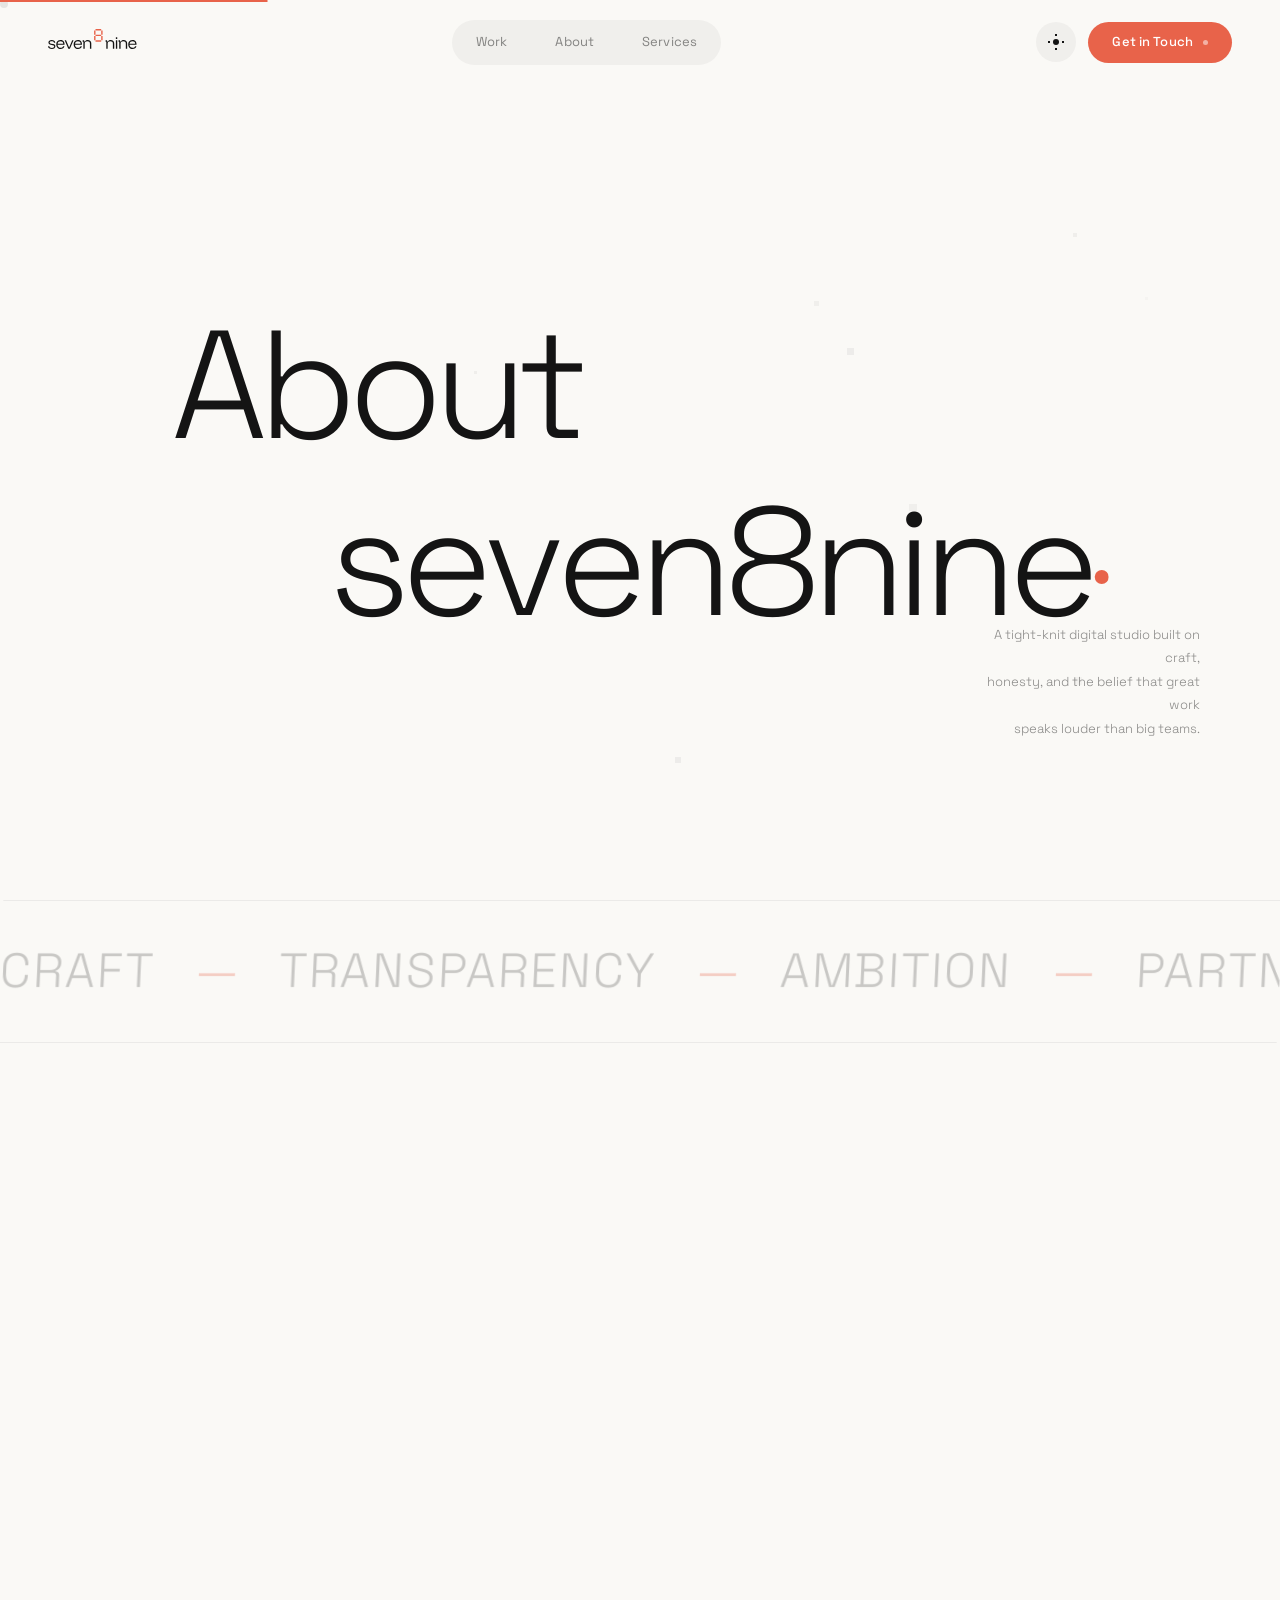
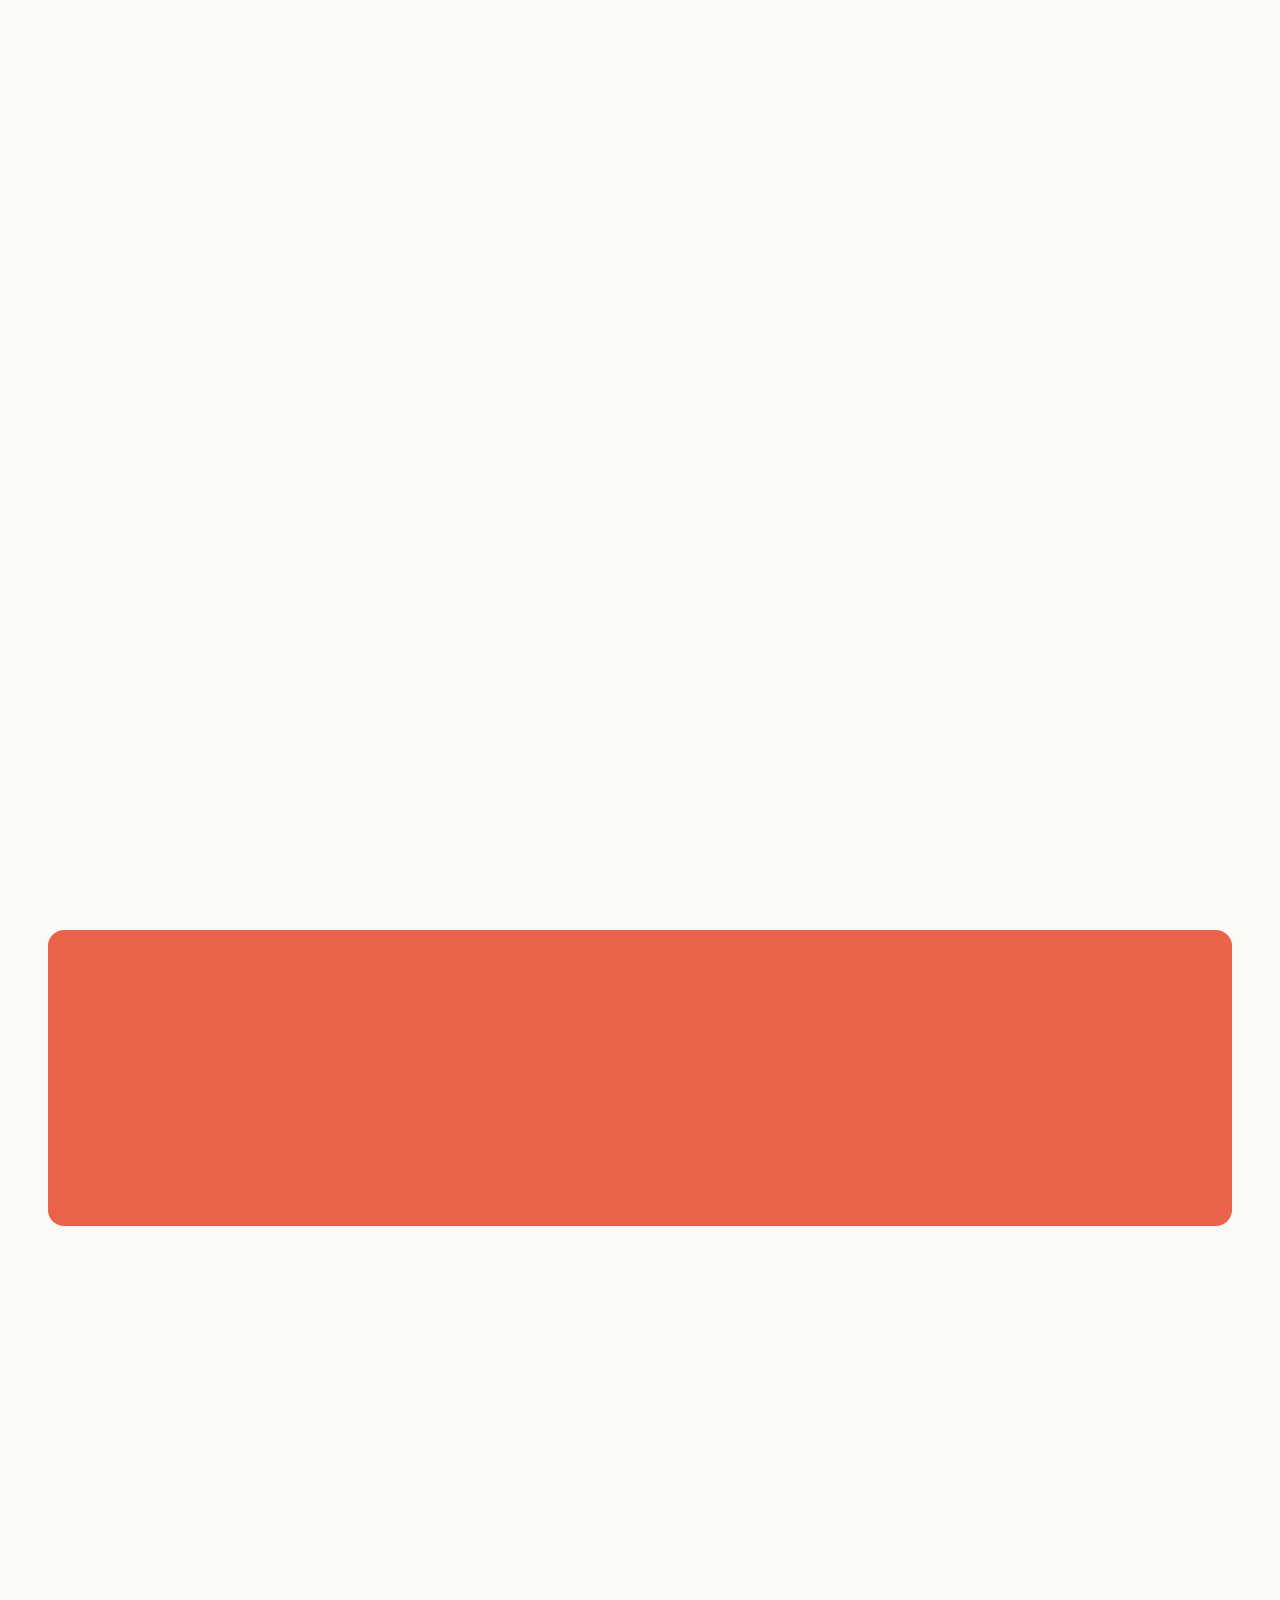
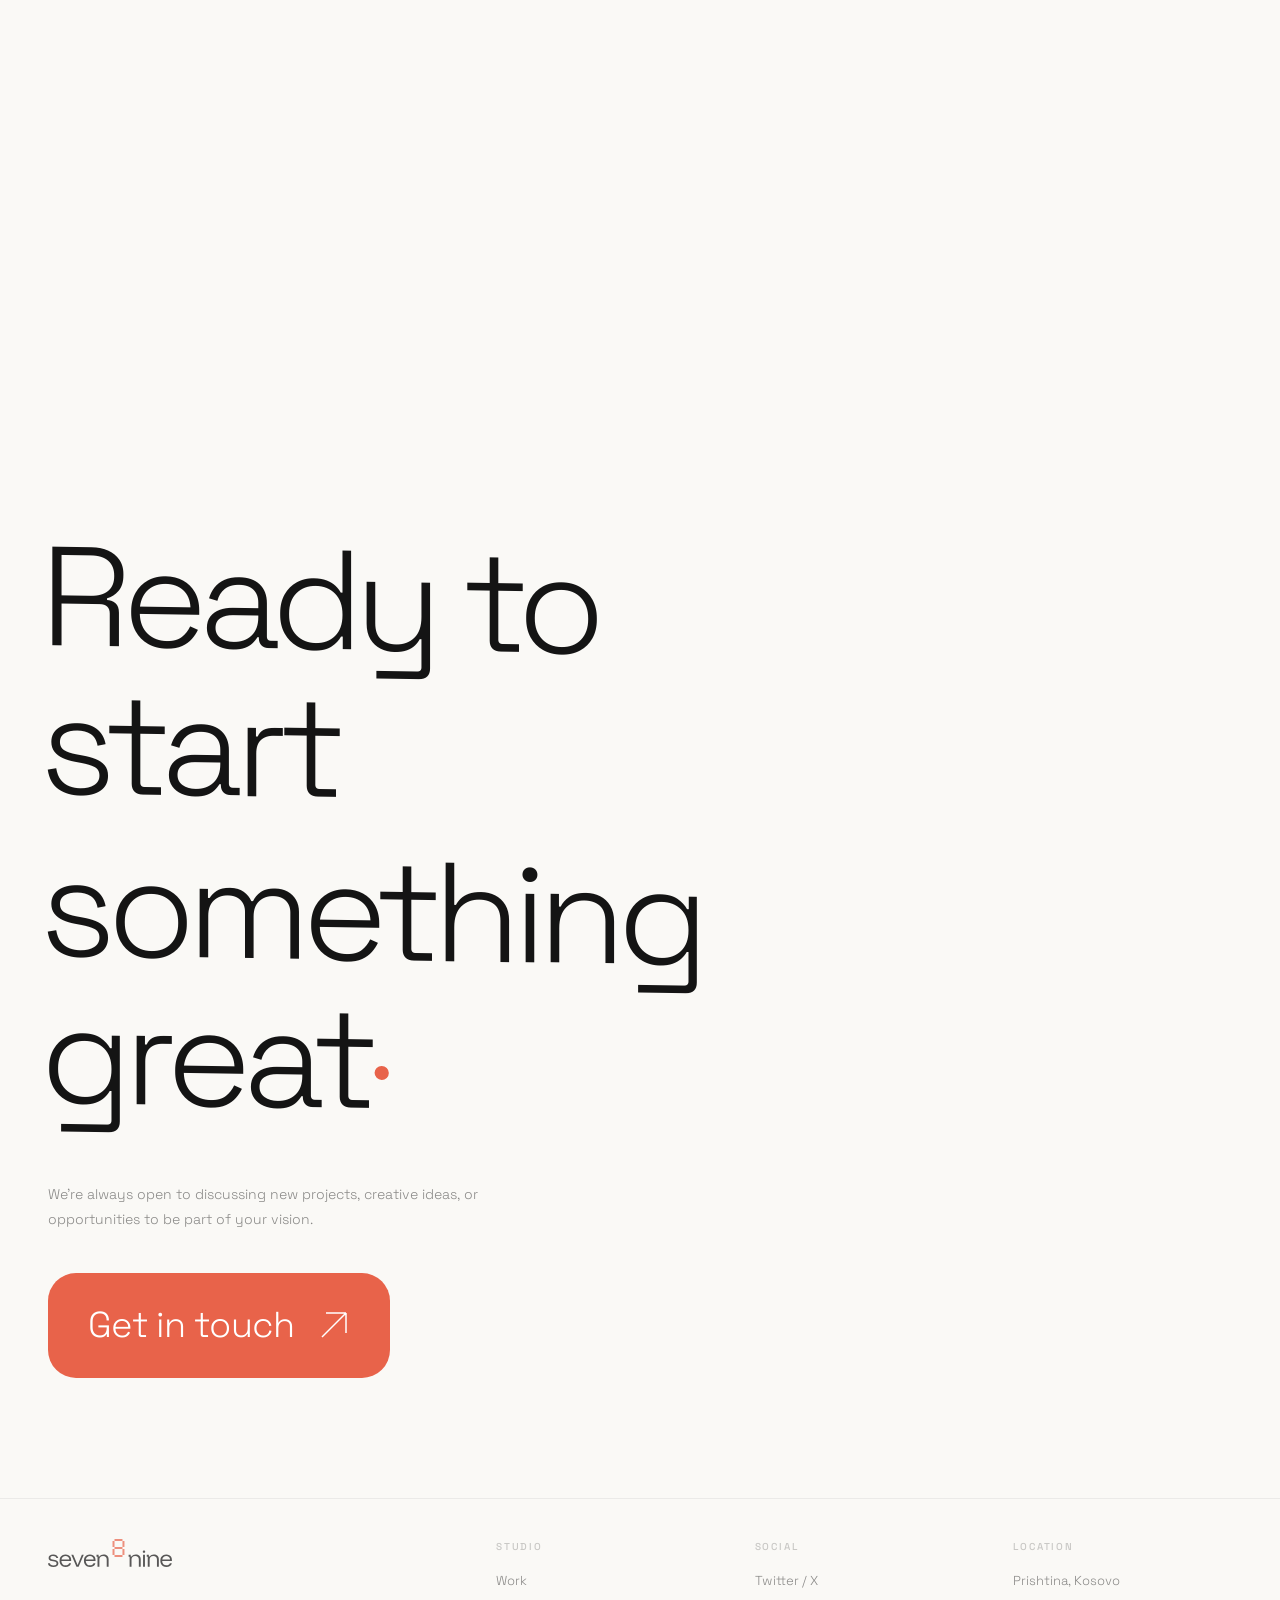
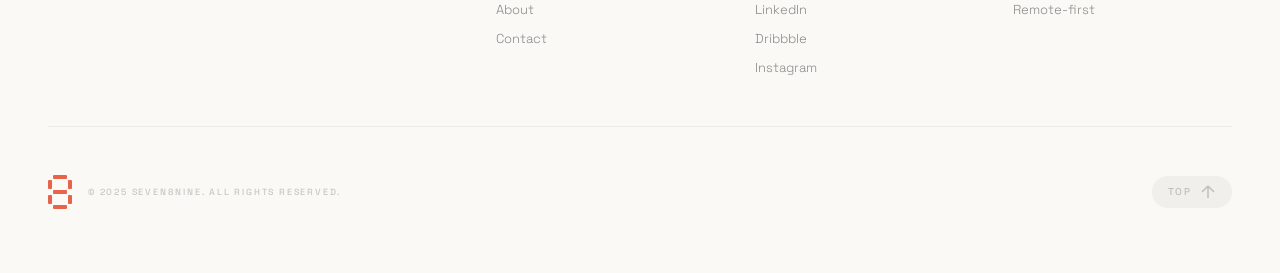
==== commit 41d3f5ef: "Phase 9: Redesign process section, fix hero clipping, pixel-8 as brand element, complete footer logo" ====
--- a/about.html
+++ b/about.html
@@ -4,7 +4,7 @@
   <meta charset="UTF-8">
   <meta name="viewport" content="width=device-width, initial-scale=1.0">
   <title>About — seven8nine</title>
-  <link rel="stylesheet" href="css/style.css?v=18">
+  <link rel="stylesheet" href="css/style.css?v=19">
   <link rel="preconnect" href="https://fonts.googleapis.com">
   <link rel="preconnect" href="https://fonts.gstatic.com" crossorigin>
   <link href="https://fonts.googleapis.com/css2?family=Space+Grotesk:wght@300;400;500;600;700&display=swap" rel="stylesheet">
@@ -372,7 +372,7 @@
         <div class="footer__brand">
           <svg viewBox="0 0 248 56.03" xmlns="http://www.w3.org/2000/svg" class="logo-svg logo-svg--footer">
             <defs><style>.cls-1f{fill:#1a1a1a}.cls-2f{fill:#E8634A}</style></defs>
-            <g><g><path class="cls-1f" d="M10.92,56.03c-3.28,0-5.87-.68-7.78-2.04s-2.95-3.26-3.14-5.7H3.79c.19,1.56,.87,2.71,2.06,3.47,1.18,.75,2.91,1.13,5.2,1.13,4.11,0,6.16-1.32,6.16-3.95,0-1.07-.32-1.9-.95-2.48-.63-.58-1.7-1-3.2-1.27l-5.28-.97c-4.38-.81-6.57-2.9-6.57-6.29,0-2.18,.82-3.89,2.46-5.16s3.88-1.89,6.73-1.89,5.27,.64,7.03,1.93,2.77,3.09,3.04,5.4h-3.71c-.3-1.42-.97-2.48-2.02-3.16s-2.51-1.03-4.39-1.03-3.18,.32-4.15,.95c-.97,.63-1.45,1.55-1.45,2.76,0,.91,.32,1.63,.95,2.16,.63,.52,1.66,.92,3.08,1.19l5.24,.97c2.31,.43,4,1.18,5.08,2.26,1.07,1.08,1.61,2.53,1.61,4.35,0,2.34-.85,4.15-2.54,5.44s-4.11,1.93-7.25,1.93Z"/><path class="cls-1f" d="M35.31,56.03c-2.47,0-4.62-.52-6.45-1.55-1.83-1.03-3.24-2.51-4.23-4.41-.99-1.91-1.49-4.14-1.49-6.69s.5-4.76,1.49-6.63c.99-1.87,2.39-3.31,4.19-4.33,1.8-1.02,3.91-1.53,6.33-1.53,2.28,0,4.26,.46,5.92,1.39s2.96,2.24,3.89,3.93,1.39,3.69,1.39,6v1.69H26.76c.11,2.77,.92,4.93,2.44,6.49,1.52,1.56,3.54,2.34,6.06,2.34,1.75,0,3.23-.38,4.45-1.13,1.22-.75,2.06-1.84,2.52-3.27h3.87c-.62,2.45-1.87,4.34-3.77,5.68-1.89,1.34-4.24,2.02-7.03,2.02Zm-8.34-15.03h15.72c-.19-2.18-.95-3.87-2.3-5.08-1.34-1.21-3.1-1.81-5.28-1.81s-3.98,.6-5.42,1.81c-1.44,1.21-2.34,2.9-2.72,5.08Z"/><path class="cls-1f" d="M56.95,55.54l-10.28-24.18h3.91l8.58,20.47h.16l8.46-20.47h3.79l-10.28,24.18h-4.35Z"/><path class="cls-1f" d="M84.08,56.03c-2.47,0-4.62-.52-6.45-1.55-1.83-1.03-3.24-2.51-4.23-4.41-.99-1.91-1.49-4.14-1.49-6.69s.5-4.76,1.49-6.63c.99-1.87,2.39-3.31,4.19-4.33,1.8-1.02,3.91-1.53,6.33-1.53,2.28,0,4.26,.46,5.92,1.39s2.96,2.24,3.89,3.93,1.39,3.69,1.39,6v1.69h-19.58c.11,2.77,.92,4.93,2.44,6.49,1.52,1.56,3.54,2.34,6.06,2.34,1.75,0,3.23-.38,4.45-1.13,1.22-.75,2.06-1.84,2.52-3.27h3.87c-.62,2.45-1.87,4.34-3.77,5.68-1.89,1.34-4.24,2.02-7.03,2.02Zm-8.34-15.03h15.72c-.19-2.18-.95-3.87-2.3-5.08-1.34-1.21-3.1-1.81-5.28-1.81s-3.98,.6-5.42,1.81c-1.44,1.21-2.34,2.9-2.72,5.08Z"/><path class="cls-1f" d="M99.08,55.54v-20.15h-2.02v-4.03h4.19v3.63h1.69c.81-1.34,1.94-2.36,3.4-3.04,1.46-.68,3.14-1.03,5.02-1.03,3.03,0,5.45,.89,7.25,2.66,1.8,1.77,2.7,4.14,2.7,7.09v14.87h-3.79v-14.31c0-2.28-.62-4.02-1.87-5.22-1.25-1.2-3.07-1.79-5.46-1.79s-4.18,.6-5.44,1.79c-1.26,1.2-1.89,2.94-1.89,5.22v14.31h-3.79Z"/></g><g><polygon class="cls-2f" points="133.11 23.87 133.11 19.89 129.13 19.89 129.13 23.87 129.13 27.85 129.13 31.83 133.11 31.83 133.11 27.85 133.11 23.87"/><polygon class="cls-2f" points="149.02 27.85 149.02 31.83 153 31.83 153 27.85 153 23.87 153 19.89 149.02 19.89 149.02 23.87 149.02 27.85"/><polygon class="cls-2f" points="133.11 7.96 133.11 3.98 129.13 3.98 129.13 7.96 129.13 11.94 129.13 15.91 133.11 15.91 133.11 11.94 133.11 7.96"/><polygon class="cls-2f" points="149.02 3.98 149.02 7.96 149.02 11.94 149.02 15.91 153 15.91 153 11.94 153 7.96 153 3.98 149.02 3.98"/><polygon class="cls-2f" points="141.06 3.98 145.04 3.98 149.02 3.98 149.02 0 145.04 0 141.06 0 137.09 0 133.11 0 133.11 3.98 137.09 3.98 141.06 3.98"/><polygon class="cls-2f" points="141.06 31.83 137.09 31.83 133.11 31.83 133.11 35.81 137.09 35.81 141.06 35.81 145.04 35.81 149.02 35.81 149.02 31.83 145.04 31.83 141.06 31.83"/><polygon class="cls-2f" points="141.06 15.91 137.09 15.91 133.11 15.91 133.11 19.89 137.09 19.89 141.06 19.89 145.04 19.89 149.02 19.89 149.02 15.91 145.04 15.91 141.06 15.91"/></g></g>
+            <g><g><path class="cls-1f" d="M10.92,56.03c-3.28,0-5.87-.68-7.78-2.04s-2.95-3.26-3.14-5.7H3.79c.19,1.56,.87,2.71,2.06,3.47,1.18,.75,2.91,1.13,5.2,1.13,4.11,0,6.16-1.32,6.16-3.95,0-1.07-.32-1.9-.95-2.48-.63-.58-1.7-1-3.2-1.27l-5.28-.97c-4.38-.81-6.57-2.9-6.57-6.29,0-2.18,.82-3.89,2.46-5.16s3.88-1.89,6.73-1.89,5.27,.64,7.03,1.93,2.77,3.09,3.04,5.4h-3.71c-.3-1.42-.97-2.48-2.02-3.16s-2.51-1.03-4.39-1.03-3.18,.32-4.15,.95c-.97,.63-1.45,1.55-1.45,2.76,0,.91,.32,1.63,.95,2.16,.63,.52,1.66,.92,3.08,1.19l5.24,.97c2.31,.43,4,1.18,5.08,2.26,1.07,1.08,1.61,2.53,1.61,4.35,0,2.34-.85,4.15-2.54,5.44s-4.11,1.93-7.25,1.93Z"/><path class="cls-1f" d="M35.31,56.03c-2.47,0-4.62-.52-6.45-1.55-1.83-1.03-3.24-2.51-4.23-4.41-.99-1.91-1.49-4.14-1.49-6.69s.5-4.76,1.49-6.63c.99-1.87,2.39-3.31,4.19-4.33,1.8-1.02,3.91-1.53,6.33-1.53,2.28,0,4.26,.46,5.92,1.39s2.96,2.24,3.89,3.93,1.39,3.69,1.39,6v1.69H26.76c.11,2.77,.92,4.93,2.44,6.49,1.52,1.56,3.54,2.34,6.06,2.34,1.75,0,3.23-.38,4.45-1.13,1.22-.75,2.06-1.84,2.52-3.27h3.87c-.62,2.45-1.87,4.34-3.77,5.68-1.89,1.34-4.24,2.02-7.03,2.02Zm-8.34-15.03h15.72c-.19-2.18-.95-3.87-2.3-5.08-1.34-1.21-3.1-1.81-5.28-1.81s-3.98,.6-5.42,1.81c-1.44,1.21-2.34,2.9-2.72,5.08Z"/><path class="cls-1f" d="M56.95,55.54l-10.28-24.18h3.91l8.58,20.47h.16l8.46-20.47h3.79l-10.28,24.18h-4.35Z"/><path class="cls-1f" d="M84.08,56.03c-2.47,0-4.62-.52-6.45-1.55-1.83-1.03-3.24-2.51-4.23-4.41-.99-1.91-1.49-4.14-1.49-6.69s.5-4.76,1.49-6.63c.99-1.87,2.39-3.31,4.19-4.33,1.8-1.02,3.91-1.53,6.33-1.53,2.28,0,4.26,.46,5.92,1.39s2.96,2.24,3.89,3.93,1.39,3.69,1.39,6v1.69h-19.58c.11,2.77,.92,4.93,2.44,6.49,1.52,1.56,3.54,2.34,6.06,2.34,1.75,0,3.23-.38,4.45-1.13,1.22-.75,2.06-1.84,2.52-3.27h3.87c-.62,2.45-1.87,4.34-3.77,5.68-1.89,1.34-4.24,2.02-7.03,2.02Zm-8.34-15.03h15.72c-.19-2.18-.95-3.87-2.3-5.08-1.34-1.21-3.1-1.81-5.28-1.81s-3.98,.6-5.42,1.81c-1.44,1.21-2.34,2.9-2.72,5.08Z"/><path class="cls-1f" d="M99.08,55.54v-20.15h-2.02v-4.03h4.19v3.63h1.69c.81-1.34,1.94-2.36,3.4-3.04,1.46-.68,3.14-1.03,5.02-1.03,3.03,0,5.45,.89,7.25,2.66,1.8,1.77,2.7,4.14,2.7,7.09v14.87h-3.79v-14.31c0-2.28-.62-4.02-1.87-5.22-1.25-1.2-3.07-1.79-5.46-1.79s-4.18,.6-5.44,1.79c-1.26,1.2-1.89,2.94-1.89,5.22v14.31h-3.79Z"/></g><g><polygon class="cls-2f" points="133.11 23.87 133.11 19.89 129.13 19.89 129.13 23.87 129.13 27.85 129.13 31.83 133.11 31.83 133.11 27.85 133.11 23.87"/><polygon class="cls-2f" points="149.02 27.85 149.02 31.83 153 31.83 153 27.85 153 23.87 153 19.89 149.02 19.89 149.02 23.87 149.02 27.85"/><polygon class="cls-2f" points="133.11 7.96 133.11 3.98 129.13 3.98 129.13 7.96 129.13 11.94 129.13 15.91 133.11 15.91 133.11 11.94 133.11 7.96"/><polygon class="cls-2f" points="149.02 3.98 149.02 7.96 149.02 11.94 149.02 15.91 153 15.91 153 11.94 153 7.96 153 3.98 149.02 3.98"/><polygon class="cls-2f" points="141.06 3.98 145.04 3.98 149.02 3.98 149.02 0 145.04 0 141.06 0 137.09 0 133.11 0 133.11 3.98 137.09 3.98 141.06 3.98"/><polygon class="cls-2f" points="141.06 31.83 137.09 31.83 133.11 31.83 133.11 35.81 137.09 35.81 141.06 35.81 145.04 35.81 149.02 35.81 149.02 31.83 145.04 31.83 141.06 31.83"/><polygon class="cls-2f" points="141.06 15.91 137.09 15.91 133.11 15.91 133.11 19.89 137.09 19.89 141.06 19.89 145.04 19.89 149.02 19.89 149.02 15.91 145.04 15.91 141.06 15.91"/></g><g><path class="cls-1f" d="M163.35,55.54v-20.13h-2.01v-4.03h4.19v3.62h1.69c.8-1.34,1.94-2.35,3.4-3.04,1.46-.68,3.13-1.03,5.01-1.03,3.03,0,5.45,.89,7.24,2.66,1.8,1.77,2.7,4.13,2.7,7.08v14.85h-3.78v-14.29c0-2.28-.62-4.02-1.87-5.21-1.25-1.19-3.07-1.79-5.45-1.79s-4.17,.6-5.43,1.79c-1.26,1.19-1.89,2.93-1.89,5.21v14.29h-3.78Z"/><path class="cls-1f" d="M192.11,27.77c-.67,0-1.24-.23-1.71-.71-.47-.47-.7-1.04-.7-1.71s.23-1.24,.7-1.71c.47-.47,1.04-.7,1.71-.7s1.24,.23,1.71,.7c.47,.47,.7,1.04,.7,1.71s-.23,1.24-.7,1.71-1.04,.71-1.71,.71Zm-1.89,27.77V31.39h3.78v24.15h-3.78Z"/><path class="cls-1f" d="M199.61,55.54v-20.13h-2.01v-4.03h4.19v3.62h1.69c.8-1.34,1.94-2.35,3.4-3.04,1.46-.68,3.13-1.03,5.01-1.03,3.03,0,5.45,.89,7.24,2.66,1.8,1.77,2.7,4.13,2.7,7.08v14.85h-3.78v-14.29c0-2.28-.62-4.02-1.87-5.21-1.25-1.19-3.07-1.79-5.45-1.79s-4.17,.6-5.43,1.79c-1.26,1.19-1.89,2.93-1.89,5.21v14.29h-3.78Z"/><path class="cls-1f" d="M236.97,56.03c-2.47,0-4.62-.52-6.44-1.55-1.83-1.03-3.23-2.5-4.23-4.41-.99-1.91-1.49-4.13-1.49-6.68s.5-4.76,1.49-6.62c.99-1.86,2.39-3.31,4.19-4.33,1.8-1.02,3.9-1.53,6.32-1.53,2.28,0,4.25,.46,5.92,1.39,1.66,.93,2.96,2.23,3.88,3.92s1.39,3.69,1.39,6v1.69h-19.56c.11,2.76,.92,4.93,2.44,6.48,1.52,1.56,3.53,2.33,6.06,2.33,1.74,0,3.23-.38,4.45-1.13,1.22-.75,2.06-1.84,2.52-3.26h3.86c-.62,2.44-1.87,4.34-3.76,5.68-1.89,1.34-4.23,2.01-7.02,2.01Zm-8.33-15.01h15.7c-.19-2.17-.95-3.86-2.29-5.07-1.34-1.21-3.1-1.81-5.27-1.81s-3.98,.6-5.41,1.81c-1.44,1.21-2.34,2.9-2.72,5.07Z"/></g></g>
           </svg>
         </div>
         <div class="footer__grid">
@@ -423,6 +423,6 @@
     </div>
   </footer>
 
-  <script src="js/main.js?v=18"></script>
+  <script src="js/main.js?v=19"></script>
 </body>
 </html>
--- a/css/style.css
+++ b/css/style.css
@@ -248,8 +248,9 @@
 .hero__title {
   font-size: clamp(48px, 12vw, 180px);
   font-weight: 300;
-  line-height: 0.88;
+  line-height: 1.05;
   letter-spacing: -0.06em;
+  margin-top: -0.08em;
 }
 
 .hero__line { display: block; }
@@ -327,7 +328,7 @@
 .hero__location { display: flex; align-items: center; gap: 16px; }
 
 /* === LINE REVEAL === */
-.line { display: block; overflow: hidden; }
+.line { display: block; overflow: hidden; padding: 0.1em 0; margin: -0.1em 0; }
 .line__inner { display: block; transform: translateY(115%); transition: transform 1.1s var(--ease-spring); }
 .line__inner.revealed { transform: translateY(0); }
 [data-reveal-fade] { opacity: 0; transform: translateY(24px); transition: opacity 0.9s var(--ease), transform 0.9s var(--ease); }
@@ -386,7 +387,7 @@
 .section-head--split { display: flex; justify-content: space-between; align-items: flex-end; gap: 80px; }
 .section-head__aside { max-width: 340px; }
 .section-head__aside p { font-size: 13px; color: var(--text-2); line-height: 1.8; font-weight: 300; }
-.section-title { font-size: clamp(48px, 8vw, 120px); font-weight: 300; letter-spacing: -0.06em; line-height: 0.9; margin-top: 12px; }
+.section-title { font-size: clamp(48px, 8vw, 120px); font-weight: 300; letter-spacing: -0.06em; line-height: 1.08; margin-top: 12px; }
 
 /* === WORK — Bento Grid Layout === */
 .work { padding: 120px 0 80px; position: relative; }
@@ -640,47 +641,45 @@
 .process { padding: 120px 0; }
 .process__grid {
   display: grid;
-  grid-template-columns: repeat(4, 1fr);
+  grid-template-columns: 1fr;
   gap: 0;
   position: relative;
-}
-/* Horizontal connecting line behind steps */
-.process__grid::before {
-  content: '';
-  position: absolute;
-  top: 44px;
-  left: 10%;
-  right: 10%;
-  height: 1px;
-  background: var(--border);
-  z-index: 0;
-}
+  counter-reset: process-step;
+}
+.process__grid::before { display: none; }
 
 .process__step {
   position: relative;
   overflow: visible;
-  padding: 0 24px;
+  padding: 48px 0;
   border-radius: 0;
   background: transparent;
-  transition: transform 0.4s var(--ease);
-  text-align: center;
+  border-bottom: 1px solid var(--border);
+  transition: background 0.5s var(--ease);
+  text-align: left;
   z-index: 1;
-}
+  display: grid;
+  grid-template-columns: 120px 1fr 1.2fr;
+  gap: 48px;
+  align-items: center;
+  counter-increment: process-step;
+}
+.process__step:first-child { border-top: 1px solid var(--border); }
 .process__step::before { display: none; }
 .process__step::after { display: none; }
-.process__step:hover { transform: translateY(-4px); }
+.process__step:hover { background: var(--bg-2); padding-left: 32px; padding-right: 32px; margin: 0 -32px; }
 
 .process__step-big {
-  width: 88px;
-  height: 88px;
-  border-radius: 50%;
-  background: var(--bg-2);
-  border: 1px solid var(--border);
+  width: auto;
+  height: auto;
+  border-radius: 0;
+  background: transparent;
+  border: none;
   display: flex;
   align-items: center;
-  justify-content: center;
-  margin: 0 auto 28px;
-  font-size: 28px;
+  justify-content: flex-start;
+  margin: 0;
+  font-size: clamp(48px, 5vw, 72px);
   font-weight: 300;
   letter-spacing: -0.04em;
   color: var(--text-3);
@@ -691,36 +690,36 @@
   position: relative;
 }
 .process__step:hover .process__step-big {
-  background: var(--accent);
-  border-color: var(--accent);
-  color: #fff;
-  transform: scale(1.1);
+  background: transparent;
+  border-color: transparent;
+  color: var(--accent);
+  transform: none;
 }
 
 .process__step-head { display: none; }
 .process__step-num { display: none; }
 .process__step-line { display: none; }
 .process__step-title {
-  font-size: 20px;
+  font-size: clamp(28px, 3vw, 40px);
   font-weight: 500;
-  letter-spacing: -0.02em;
-  margin-bottom: 12px;
+  letter-spacing: -0.03em;
+  margin-bottom: 0;
   transition: color 0.3s;
 }
 .process__step:hover .process__step-title { color: var(--accent); }
 .process__step-desc {
-  font-size: 13px;
+  font-size: 14px;
   color: var(--text-2);
-  line-height: 1.7;
+  line-height: 1.8;
   font-weight: 300;
-  max-width: 240px;
-  margin: 0 auto;
+  max-width: 400px;
+  margin: 0;
 }
 
 /* === ABOUT === */
 .about { padding: 160px 0; position: relative; }
 .about__hero-text { margin-bottom: 80px; }
-.about__title { font-size: clamp(40px, 6vw, 96px); font-weight: 300; letter-spacing: -0.05em; line-height: 1; }
+.about__title { font-size: clamp(40px, 6vw, 96px); font-weight: 300; letter-spacing: -0.05em; line-height: 1.1; }
 .about__title em { font-style: italic; color: var(--accent); font-weight: 300; }
 
 .about__layout { display: grid; grid-template-columns: 1fr 1fr; gap: 100px; align-items: start; }
@@ -864,7 +863,7 @@
 .contact { padding: 200px 0 120px; position: relative; }
 .contact::before { display: none; }
 .contact__inner { max-width: 800px; position: relative; }
-.contact__title { font-size: clamp(56px, 11vw, 160px); font-weight: 300; letter-spacing: -0.06em; line-height: 0.88; margin: 16px 0 48px; }
+.contact__title { font-size: clamp(56px, 11vw, 160px); font-weight: 300; letter-spacing: -0.06em; line-height: 1.05; margin: 16px 0 48px; }
 .contact__body { margin-bottom: 40px; }
 .contact__desc { font-size: 14px; color: var(--text-2); line-height: 1.8; font-weight: 300; max-width: 480px; }
 
@@ -899,7 +898,7 @@
   border-bottom: 1px solid var(--border);
 }
 .footer__brand { display: flex; align-items: flex-start; }
-.logo-svg--footer { height: 24px; width: auto; opacity: 0.4; transition: opacity 0.3s; }
+.logo-svg--footer { height: 28px; width: auto; opacity: 0.7; transition: opacity 0.3s; }
 .logo-svg--footer:hover { opacity: 1; }
 .logo-svg--footer .cls-1f { fill: var(--text); }
 .logo-svg--footer .cls-2f { fill: var(--accent); }
@@ -995,7 +994,7 @@
   font-size: clamp(48px, 8vw, 120px);
   font-weight: 200;
   letter-spacing: -0.05em;
-  line-height: 0.95;
+  line-height: 1.08;
   margin-bottom: 32px;
 }
 .page-hero__desc {
@@ -1445,24 +1444,12 @@
   border-color: rgba(255,255,255,0.3);
 }
 
-/* Big background number behind process section */
+/* Process section layout */
 .process {
   position: relative;
   overflow: hidden;
 }
-.process::before {
-  content: 's8n';
-  position: absolute;
-  top: 50%; left: 50%;
-  transform: translate(-50%, -50%);
-  font-size: clamp(200px, 30vw, 500px);
-  font-weight: 700;
-  letter-spacing: -0.06em;
-  color: var(--border);
-  pointer-events: none;
-  white-space: nowrap;
-  z-index: 0;
-}
+.process::before { display: none; }
 .process .container { position: relative; z-index: 1; }
 
 /* About stats — even bolder with stacked layout */
@@ -1488,62 +1475,113 @@
 /* Footer — minimal, confident */
 .footer__copy { font-size: 9px; letter-spacing: 0.2em; }
 
-/* === PIXEL 8 BRANDING DECORATION === */
-.pixel-8-brand {
+/* === PIXEL 8 BRANDING === */
+
+/* Section divider — pixel 8 as a visual separator between sections */
+.pixel-8-divider {
+  display: flex;
+  align-items: center;
+  justify-content: center;
+  gap: 24px;
+  padding: 48px 0;
+}
+.pixel-8-divider__line {
+  flex: 1;
+  height: 1px;
+  background: var(--border);
+}
+.pixel-8-divider__icon {
   display: grid;
-  grid-template-columns: repeat(5, 1fr);
-  grid-template-rows: repeat(7, 1fr);
+  grid-template-columns: repeat(5, 6px);
+  grid-template-rows: repeat(7, 6px);
   gap: 2px;
-  opacity: 0.06;
-  pointer-events: none;
-  position: absolute;
-}
-.pixel-8-brand .px {
+  flex-shrink: 0;
+}
+.pixel-8-divider__icon .px {
   background: var(--accent);
   border-radius: 1px;
 }
-.pixel-8-brand--sm { width: 40px; height: 56px; }
-.pixel-8-brand--md { width: 60px; height: 84px; }
-.pixel-8-brand--lg { width: 100px; height: 140px; }
-.pixel-8-brand--xl { width: 160px; height: 224px; }
-
-/* Section corner 8 decorations */
+
+/* Process step 8-marker — pixel 8 used as step accent */
+.process__step-marker {
+  display: grid;
+  grid-template-columns: repeat(5, 3px);
+  grid-template-rows: repeat(7, 3px);
+  gap: 1px;
+  position: absolute;
+  top: 48px;
+  right: 0;
+  opacity: 0;
+  transition: opacity 0.5s var(--ease), transform 0.5s var(--ease);
+  transform: scale(0.8);
+}
+.process__step:hover .process__step-marker {
+  opacity: 0.3;
+  transform: scale(1);
+}
+.process__step-marker .px {
+  background: var(--accent);
+  border-radius: 1px;
+}
+
+/* Section head — pixel 8 as section label accent */
 .section-head { position: relative; }
-
-/* Pixel 8 watermark on section backgrounds */
-.pixel-8-watermark {
-  position: absolute;
-  right: 48px;
-  top: 50%;
-  transform: translateY(-50%);
+.section-head .pixel-8-label {
+  display: grid;
+  grid-template-columns: repeat(5, 4px);
+  grid-template-rows: repeat(7, 4px);
+  gap: 1px;
+  margin-bottom: 20px;
+}
+.section-head .pixel-8-label .px {
+  background: var(--accent);
+  border-radius: 1px;
+}
+
+/* Hero pixel-8 accent — large, intentional brand mark */
+.hero__pixel-8 {
+  display: grid;
+  grid-template-columns: repeat(5, clamp(8px, 1.5vw, 14px));
+  grid-template-rows: repeat(7, clamp(8px, 1.5vw, 14px));
+  gap: clamp(2px, 0.4vw, 4px);
+  margin-top: 40px;
+}
+.hero__pixel-8 .px {
+  background: var(--accent);
+  border-radius: 2px;
+  opacity: 0;
+  animation: pixel8Reveal 0.4s forwards;
+}
+@keyframes pixel8Reveal {
+  from { opacity: 0; transform: scale(0); }
+  to { opacity: 1; transform: scale(1); }
+}
+
+/* Contact section — pixel 8 as CTA accent */
+.contact__pixel-8 {
   display: grid;
   grid-template-columns: repeat(5, 8px);
   grid-template-rows: repeat(7, 8px);
   gap: 3px;
-  opacity: 0.04;
-  pointer-events: none;
-}
-.pixel-8-watermark .px { background: var(--accent); border-radius: 1px; }
-
-/* Half-8 accent fragment */
-.pixel-8-fragment {
-  display: grid;
-  grid-template-columns: repeat(3, 6px);
-  grid-template-rows: repeat(4, 6px);
-  gap: 2px;
-  opacity: 0.08;
-}
-.pixel-8-fragment .px { background: var(--accent); border-radius: 1px; }
-
-/* Footer pixel-8 decorative */
+  margin: 0 auto 32px;
+}
+.contact__pixel-8 .px {
+  background: var(--accent);
+  border-radius: 1px;
+}
+
+/* Footer pixel-8 — brand mark */
 .footer__pixel-8 {
   display: grid;
   grid-template-columns: repeat(5, 4px);
   grid-template-rows: repeat(7, 4px);
   gap: 1px;
-  opacity: 0.15;
 }
 .footer__pixel-8 .px { background: var(--accent); border-radius: 1px; }
+
+/* Legacy watermark classes — redirect to new styles */
+.pixel-8-watermark { display: none; }
+.pixel-8-fragment { display: none; }
 
 /* page-hero subtitle — clean sans label */
 .page-hero__subtitle {
@@ -1560,9 +1598,9 @@
   .hero__content { padding: 160px 48px 40px; }
   .about__layout { grid-template-columns: 1fr; gap: 64px; }
   .about__stats { gap: 32px; }
-  .process__grid { grid-template-columns: 1fr 1fr; }
-  .process__grid::before { top: 44px; }
-  .process__step-big { width: 72px; height: 72px; font-size: 24px; }
+  .process__grid { grid-template-columns: 1fr; }
+  .process__step { grid-template-columns: 80px 1fr 1.2fr; gap: 32px; }
+  .process__step-big { font-size: 48px; }
   .service-accord__head { grid-template-columns: 48px 1fr 40px; }
   .service-accord__tags { display: none; }
   .section-head--split { flex-direction: column; align-items: flex-start; gap: 24px; }
@@ -1604,9 +1642,11 @@
   .work-item__content { padding: 24px; }
   .footer__grid { grid-template-columns: 1fr 1fr; gap: 24px; }
   .footer__top { grid-template-columns: 1fr; gap: 32px; }
-  .process__grid { grid-template-columns: 1fr 1fr; gap: 16px; }
-  .process__grid::before { display: none; }
-  .process__step-big { width: 64px; height: 64px; font-size: 20px; }
+  .process__grid { grid-template-columns: 1fr; }
+  .process__step { grid-template-columns: 1fr; gap: 16px; padding: 32px 0; }
+  .process__step:hover { padding-left: 24px; padding-right: 24px; margin: 0 -24px; }
+  .process__step-big { font-size: 36px; }
+  .process__step-title { font-size: 24px; }
   .service-accord__head { grid-template-columns: 36px 1fr 32px; gap: 16px; padding: 20px 0; }
   .service-accord__content p { padding: 0 0 24px 52px; }
   .about__stats { flex-wrap: wrap; gap: 24px; padding: 28px; }
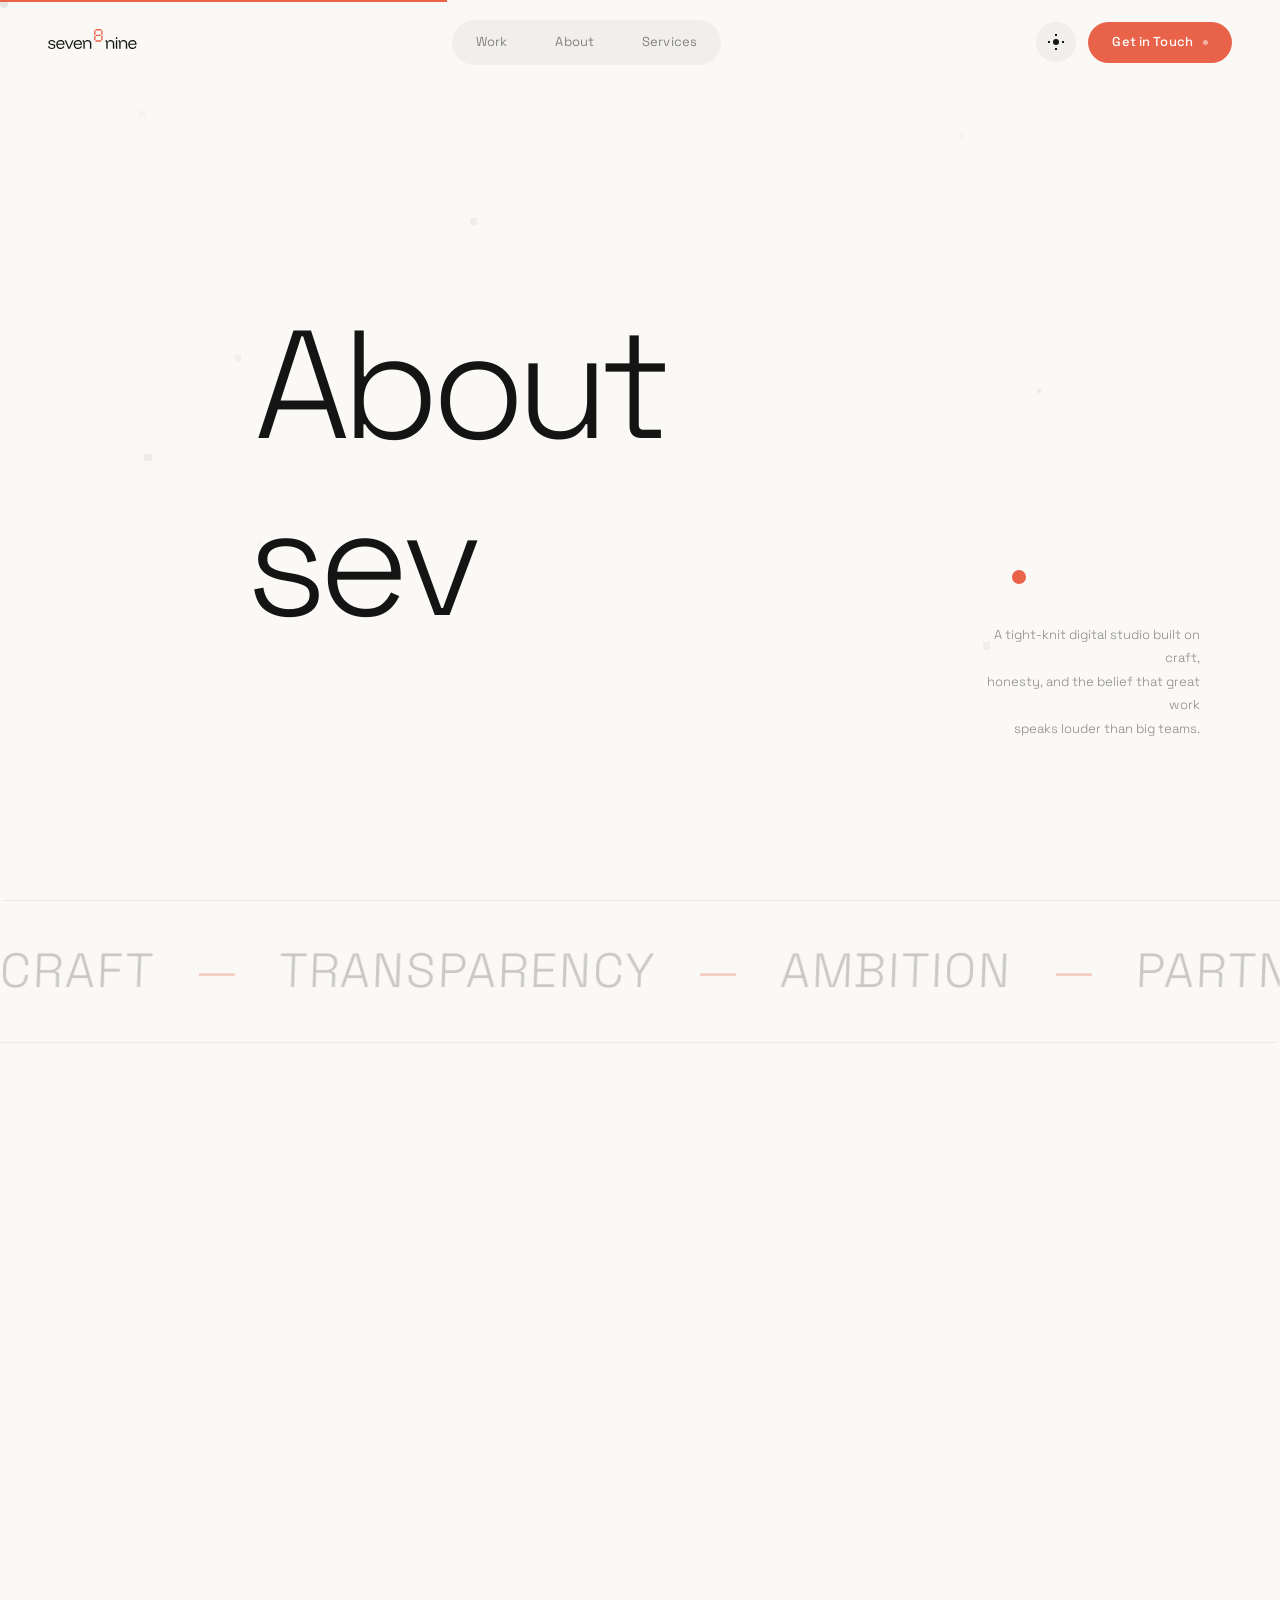
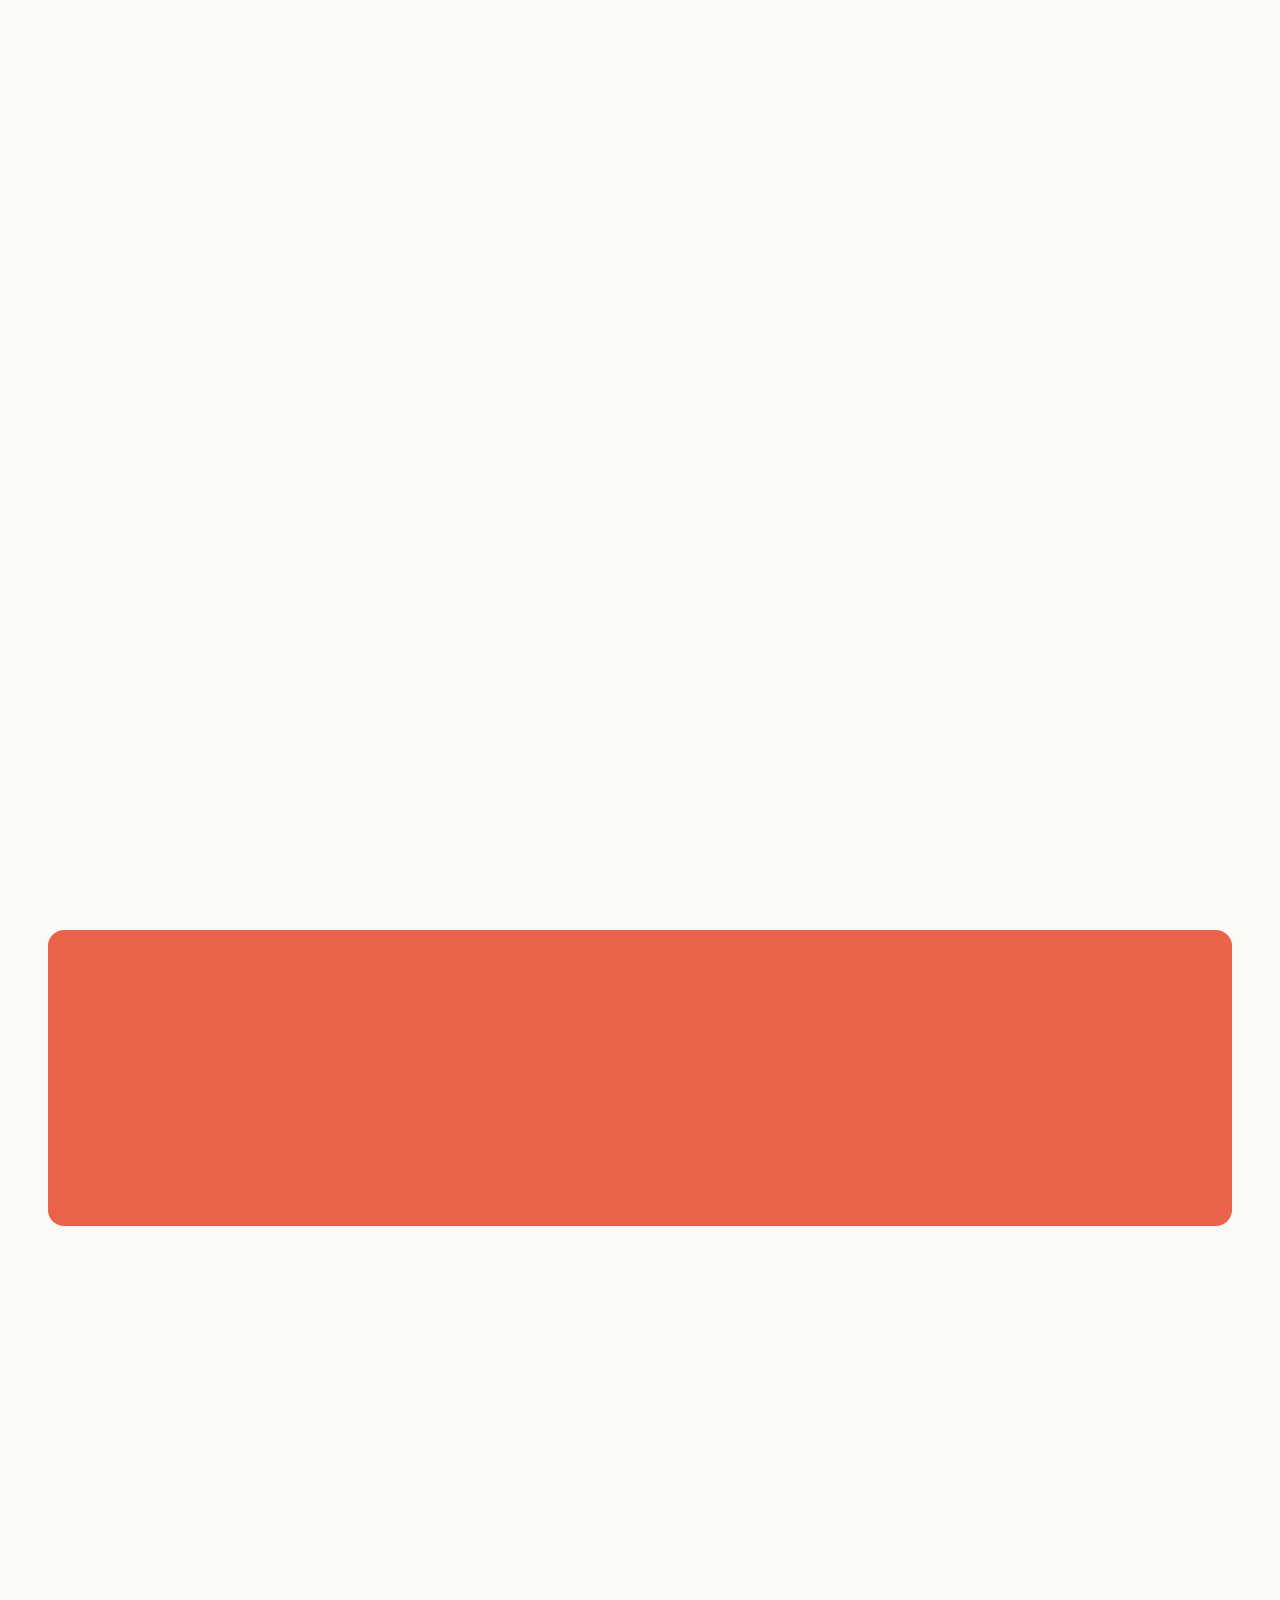
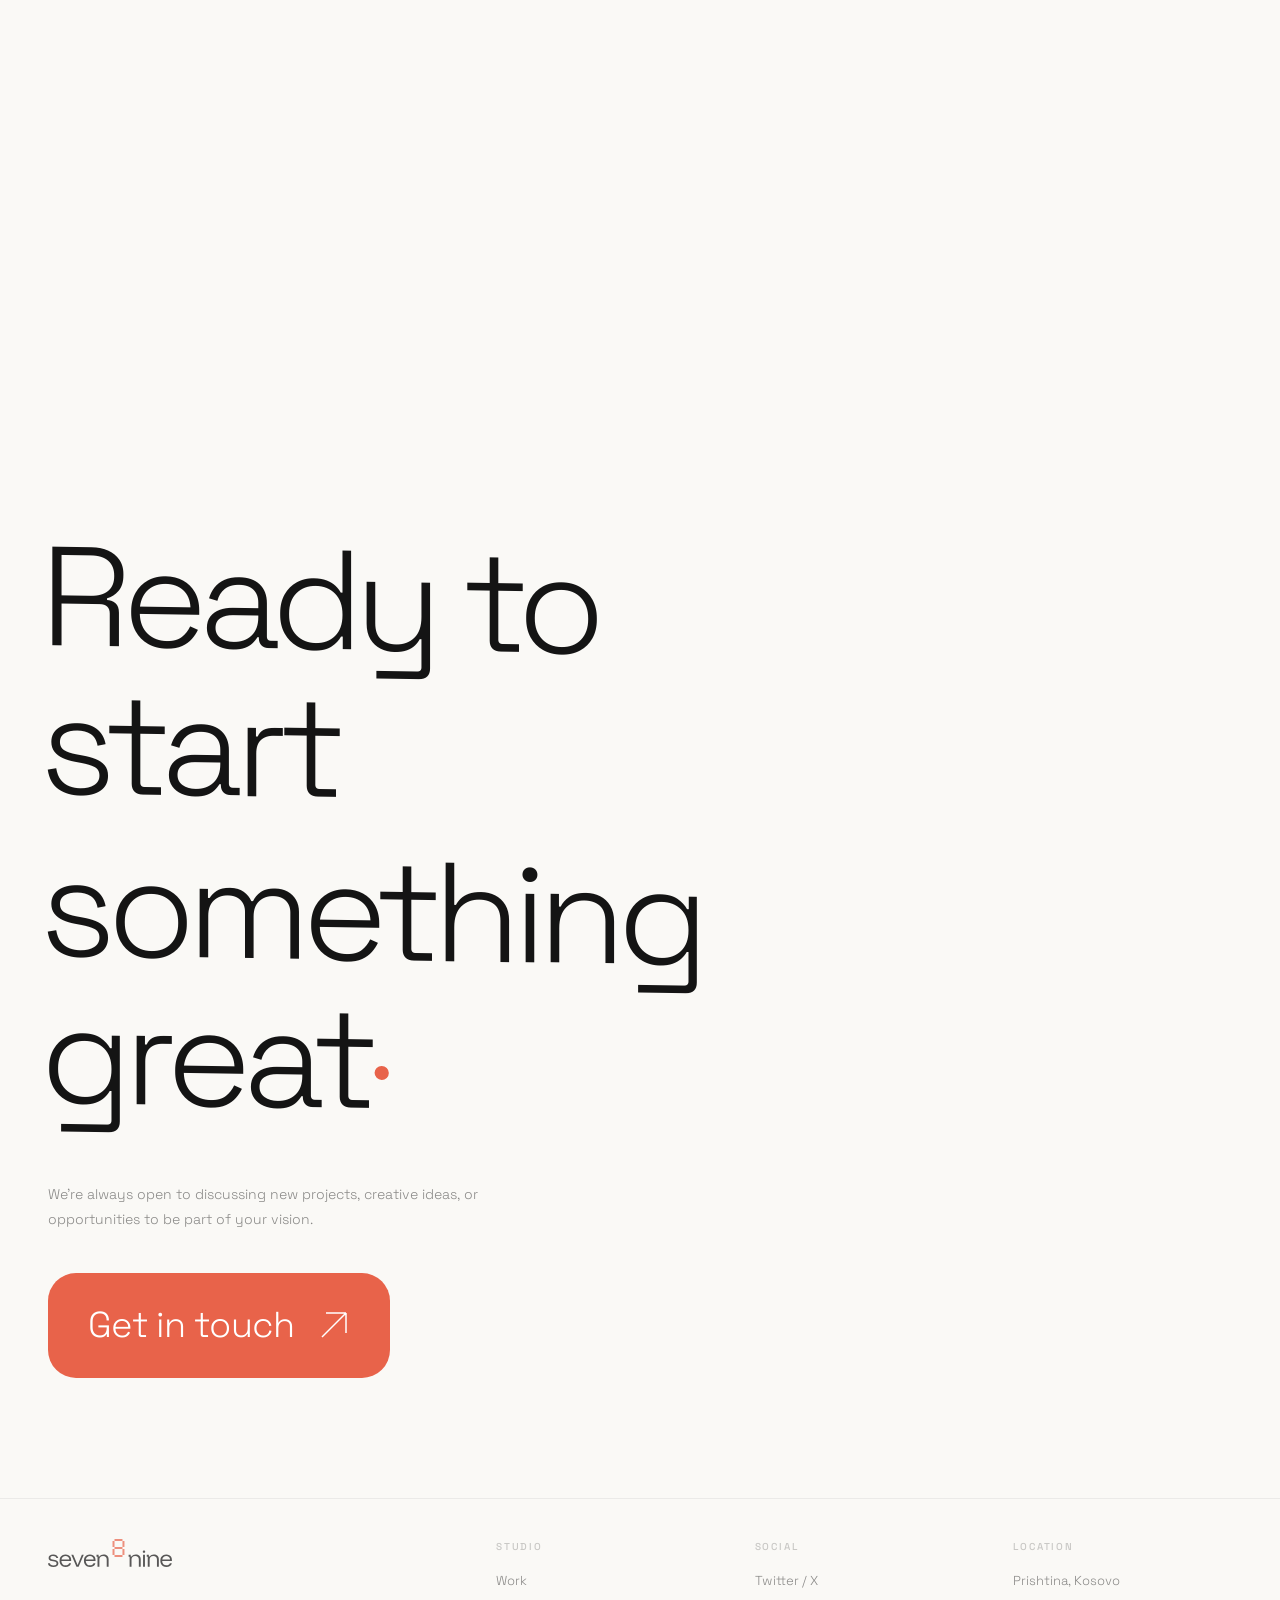
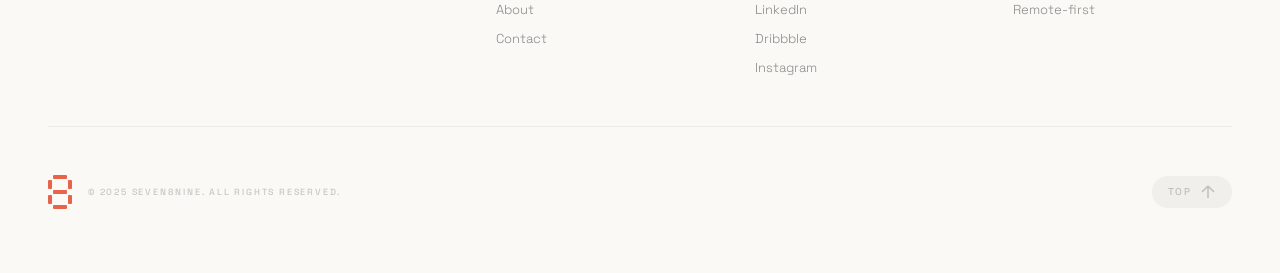
==== commit 6bbc9d8a: "Fix mobile layout: hidden cards, missing overlays, hero padding - Fix work items 2 & 3 invisible on " ====
--- a/about.html
+++ b/about.html
@@ -4,7 +4,7 @@
   <meta charset="UTF-8">
   <meta name="viewport" content="width=device-width, initial-scale=1.0">
   <title>About — seven8nine</title>
-  <link rel="stylesheet" href="css/style.css?v=19">
+  <link rel="stylesheet" href="css/style.css?v=21">
   <link rel="preconnect" href="https://fonts.googleapis.com">
   <link rel="preconnect" href="https://fonts.gstatic.com" crossorigin>
   <link href="https://fonts.googleapis.com/css2?family=Space+Grotesk:wght@300;400;500;600;700&display=swap" rel="stylesheet">
--- a/css/style.css
+++ b/css/style.css
@@ -415,40 +415,35 @@
 }
 
 .work-item {
-  display: flex;
-  flex-direction: column;
+  display: block;
+  position: relative;
+  overflow: hidden;
+  border-radius: 16px;
   min-height: auto;
   border: none;
-  border-bottom: none;
-  overflow: hidden;
   transition: transform 0.5s var(--ease);
-  position: relative;
-  border-radius: 16px;
-  background: var(--card-bg);
-}
+}
+.work-item::before, .work-item::after { display: none; }
 .work-item:first-child { border-top: none; }
-.work-item::before, .work-item::after { display: none; }
-.work-item:hover { transform: translateY(-2px); }
+.work-item:hover { transform: translateY(-4px); }
 
 .work-item:nth-child(1) { grid-column: 1; grid-row: 1 / 3; }
 .work-item:nth-child(2) { grid-column: 2; }
 .work-item:nth-child(3) { grid-column: 2; }
 .work-item:nth-child(4) { grid-column: 1 / 3; }
 
-.work-item--reverse {
-  grid-template-columns: unset;
-}
+.work-item--reverse { grid-template-columns: unset; }
 .work-item--reverse .work-item__img { order: unset; }
 
 .work-item__img {
   position: relative;
   overflow: hidden;
-  min-height: 240px;
-  flex: 1;
-  border-radius: 0;
+  width: 100%;
+  height: 100%;
+  min-height: 300px;
 }
 .work-item:nth-child(4) .work-item__img {
-  min-height: 400px;
+  min-height: 420px;
 }
 .work-item__img img {
   position: absolute;
@@ -457,69 +452,42 @@
   height: 100%;
   object-fit: cover;
   transition: transform 1.2s var(--ease);
-  border-radius: 0;
 }
 .work-item:hover .work-item__img img {
   transform: scale(1.06);
 }
 
-.work-item__content {
+.work-item__overlay {
+  position: absolute;
+  inset: 0;
+  background: linear-gradient(180deg, transparent 40%, rgba(0,0,0,0.7) 100%);
   display: flex;
   flex-direction: column;
-  justify-content: flex-start;
-  padding: 16px 20px 20px;
-}
-
-.work-item__index {
-  color: var(--text-3);
-  margin-bottom: 12px;
-  font-size: 10px;
-}
-.work-item__index::after { display: none; }
+  justify-content: flex-end;
+  padding: 32px;
+  opacity: 0;
+  transition: opacity 0.5s var(--ease);
+}
+.work-item:hover .work-item__overlay {
+  opacity: 1;
+}
+
+.work-item__cat {
+  color: rgba(255,255,255,0.6);
+  margin-bottom: 8px;
+}
 
 .work-item__title {
-  font-size: clamp(32px, 4vw, 56px);
+  font-size: clamp(24px, 3vw, 40px);
   font-weight: 400;
-  letter-spacing: -0.04em;
-  margin-bottom: 10px;
-  transition: color 0.4s, transform 0.5s var(--ease);
-  line-height: 1;
+  letter-spacing: -0.03em;
+  color: #fff;
+  line-height: 1.1;
+  transform: translateY(12px);
+  transition: transform 0.5s var(--ease);
 }
 .work-item:hover .work-item__title {
-  transform: translateX(8px);
-}
-.work-item:hover .work-item__title {
-  color: var(--accent);
-}
-
-.work-item__tags {
-  color: var(--text-3);
-  margin-bottom: 12px;
-  font-size: 9px;
-}
-
-.work-item__desc {
-  font-size: 13px;
-  color: var(--text-2);
-  line-height: 1.7;
-  font-weight: 300;
-  max-width: 380px;
-  margin-bottom: 16px;
-}
-
-.work-item__result {
-  color: var(--accent);
-  font-size: 11px;
-  letter-spacing: 0.06em;
-  font-weight: 600;
-  display: inline-flex;
-  align-items: center;
-  gap: 6px;
-  padding: 6px 14px;
-  background: var(--accent-light);
-  border-radius: var(--radius-pill);
-  border: none;
-  width: fit-content;
+  transform: translateY(0);
 }
 
 .work__cta { margin-top: 40px; text-align: center; }
@@ -638,83 +606,126 @@
 .service-accord.active .service-accord__content p { opacity: 1; transform: translateY(0); }
 
 /* === PROCESS === */
-.process { padding: 120px 0; }
-.process__grid {
+.process {
+  padding: 100px 0;
+  background: var(--text);
+  color: var(--bg);
+  margin: 40px 0 80px;
+  border-radius: var(--radius-xl);
+  position: relative;
+  overflow: hidden;
+}
+.process .section-title { color: var(--bg); }
+.process .section-title .line__inner { color: var(--bg); }
+
+.process__bento {
   display: grid;
-  grid-template-columns: 1fr;
-  gap: 0;
+  grid-template-columns: 1fr 1fr;
+  grid-template-rows: auto auto;
+  gap: 12px;
+}
+/* Bottom row: Build takes ~60%, Ship takes ~40% */
+.process__bento .process__card:nth-child(3) { grid-column: 1; }
+.process__bento .process__card:nth-child(4) { grid-column: 2; }
+
+.process__card {
   position: relative;
-  counter-reset: process-step;
-}
-.process__grid::before { display: none; }
-
-.process__step {
-  position: relative;
-  overflow: visible;
-  padding: 48px 0;
-  border-radius: 0;
-  background: transparent;
-  border-bottom: 1px solid var(--border);
-  transition: background 0.5s var(--ease);
-  text-align: left;
-  z-index: 1;
-  display: grid;
-  grid-template-columns: 120px 1fr 1.2fr;
-  gap: 48px;
-  align-items: center;
-  counter-increment: process-step;
-}
-.process__step:first-child { border-top: 1px solid var(--border); }
-.process__step::before { display: none; }
-.process__step::after { display: none; }
-.process__step:hover { background: var(--bg-2); padding-left: 32px; padding-right: 32px; margin: 0 -32px; }
-
-.process__step-big {
-  width: auto;
-  height: auto;
-  border-radius: 0;
-  background: transparent;
-  border: none;
+  padding: 40px;
+  border-radius: var(--radius);
+  background: rgba(255,255,255,0.05);
+  border: 1px solid rgba(255,255,255,0.08);
+  overflow: hidden;
   display: flex;
-  align-items: center;
-  justify-content: flex-start;
-  margin: 0;
-  font-size: clamp(48px, 5vw, 72px);
+  flex-direction: column;
+  justify-content: space-between;
+  min-height: 300px;
+  transition: transform 0.5s var(--ease), background 0.4s, border-color 0.3s;
+  backdrop-filter: blur(20px);
+  -webkit-backdrop-filter: blur(20px);
+}
+.process__card:hover {
+  transform: translateY(-4px);
+  background: rgba(255,255,255,0.08);
+  border-color: var(--accent);
+}
+
+.process__card--accent {
+  background: var(--accent);
+  border-color: var(--accent);
+}
+.process__card--accent:hover {
+  background: var(--accent);
+  transform: translateY(-4px) scale(1.01);
+}
+.process__card--accent .process__card-num { color: rgba(255,255,255,0.15); }
+.process__card--accent .process__card-title { color: #fff; }
+.process__card--accent .process__card-desc { color: rgba(255,255,255,0.7); }
+.process__card--accent .process__card-arrow { color: rgba(255,255,255,0.3); }
+.process__card--accent:hover .process__card-arrow { color: #fff; }
+
+.process__card--large {
+  min-height: 280px;
+}
+.process__card--small {
+  min-height: 280px;
+  background: rgba(255,255,255,0.03);
+  border-color: rgba(255,255,255,0.05);
+}
+
+.process__card-num {
+  font-size: clamp(72px, 9vw, 120px);
   font-weight: 300;
-  letter-spacing: -0.04em;
-  color: var(--text-3);
-  -webkit-text-stroke: 0;
-  opacity: 1;
-  pointer-events: none;
-  transition: all 0.5s var(--ease);
-  position: relative;
-}
-.process__step:hover .process__step-big {
-  background: transparent;
-  border-color: transparent;
-  color: var(--accent);
-  transform: none;
-}
-
-.process__step-head { display: none; }
-.process__step-num { display: none; }
-.process__step-line { display: none; }
-.process__step-title {
-  font-size: clamp(28px, 3vw, 40px);
+  letter-spacing: -0.06em;
+  line-height: 0.8;
+  color: rgba(255,255,255,0.08);
+  margin-bottom: 24px;
+  transition: color 0.4s var(--ease);
+}
+.process__card:hover .process__card-num { color: var(--accent); }
+.process__card--accent:hover .process__card-num { color: rgba(255,255,255,0.25); }
+
+.process__card-content { flex: 1; display: flex; flex-direction: column; justify-content: flex-end; }
+.process__card-title {
+  font-size: clamp(28px, 3.5vw, 44px);
   font-weight: 500;
   letter-spacing: -0.03em;
-  margin-bottom: 0;
+  margin-bottom: 12px;
+  color: #fff;
   transition: color 0.3s;
 }
-.process__step:hover .process__step-title { color: var(--accent); }
-.process__step-desc {
+.process__card:hover .process__card-title { color: var(--accent); }
+.process__card--accent:hover .process__card-title { color: #fff; }
+.process__card-desc {
   font-size: 14px;
-  color: var(--text-2);
+  color: rgba(255,255,255,0.45);
   line-height: 1.8;
   font-weight: 300;
-  max-width: 400px;
-  margin: 0;
-}
+  max-width: 440px;
+}
+
+.process__card-arrow {
+  position: absolute;
+  top: 40px;
+  right: 40px;
+  color: rgba(255,255,255,0.15);
+  transition: color 0.3s, transform 0.4s var(--ease);
+}
+.process__card:hover .process__card-arrow {
+  color: var(--accent);
+  transform: translate(4px, -4px);
+}
+
+/* Dark mode adjustments for inverted process section */
+[data-theme="dark"] .process { background: var(--bg); border: 1px solid var(--border); }
+[data-theme="dark"] .process .section-title { color: var(--text); }
+[data-theme="dark"] .process .section-title .line__inner { color: var(--text); }
+[data-theme="dark"] .process__card-title { color: var(--text); }
+[data-theme="dark"] .process__card-desc { color: var(--text-2); }
+[data-theme="dark"] .process__card-num { color: rgba(255,255,255,0.06); }
+[data-theme="dark"] .process__card { background: rgba(255,255,255,0.03); border-color: var(--border); }
+[data-theme="dark"] .process__card:hover { background: rgba(255,255,255,0.06); }
+[data-theme="dark"] .process__card--accent { background: var(--accent); }
+[data-theme="dark"] .process__card--accent:hover { background: var(--accent); }
 
 /* === ABOUT === */
 .about { padding: 160px 0; position: relative; }
@@ -956,7 +967,7 @@
 /* Smooth transitions for all themed elements */
 .nav, .testimonial-card, .service-accord__tags span,
 .footer, .contact__link, .about__manifesto-item, .about__cap-grid span,
-.reel__play, .hero__bottom, .marquee, .process__step, .work-item {
+.reel__play, .hero__bottom, .marquee, .process__card, .work-item {
   transition-property: background, border-color, color, box-shadow, transform;
   transition-duration: 0.5s;
   transition-timing-function: var(--ease);
@@ -1383,10 +1394,7 @@
   transform: scale(1.08) rotate(-0.5deg);
 }
 
-/* Process card hover — lift */
-.process__step:hover {
-  transform: translateY(-4px);
-}
+/* Process card hover — handled in process__card styles */
 
 /* Service accordion — full width accent bg on active with slide */
 .service-accord.active {
@@ -1502,27 +1510,7 @@
   border-radius: 1px;
 }
 
-/* Process step 8-marker — pixel 8 used as step accent */
-.process__step-marker {
-  display: grid;
-  grid-template-columns: repeat(5, 3px);
-  grid-template-rows: repeat(7, 3px);
-  gap: 1px;
-  position: absolute;
-  top: 48px;
-  right: 0;
-  opacity: 0;
-  transition: opacity 0.5s var(--ease), transform 0.5s var(--ease);
-  transform: scale(0.8);
-}
-.process__step:hover .process__step-marker {
-  opacity: 0.3;
-  transform: scale(1);
-}
-.process__step-marker .px {
-  background: var(--accent);
-  border-radius: 1px;
-}
+/* Process step markers — removed, using bento cards now */
 
 /* Section head — pixel 8 as section label accent */
 .section-head { position: relative; }
@@ -1598,16 +1586,15 @@
   .hero__content { padding: 160px 48px 40px; }
   .about__layout { grid-template-columns: 1fr; gap: 64px; }
   .about__stats { gap: 32px; }
-  .process__grid { grid-template-columns: 1fr; }
-  .process__step { grid-template-columns: 80px 1fr 1.2fr; gap: 32px; }
-  .process__step-big { font-size: 48px; }
+  .process__bento { grid-template-columns: 1fr 1fr; }
+  .process__card { min-height: 240px; padding: 32px; }
   .service-accord__head { grid-template-columns: 48px 1fr 40px; }
   .service-accord__tags { display: none; }
   .section-head--split { flex-direction: column; align-items: flex-start; gap: 24px; }
   .work-featured { grid-template-columns: 1fr; }
   .work-featured__img-wrap { min-height: 300px; }
   .work__list { grid-template-columns: 1fr 1fr; }
-  .work-item:nth-child(1) { grid-column: 1; grid-row: auto; }
+  .work-item:nth-child(1) { grid-column: auto; grid-row: auto; }
   .work-item:nth-child(4) { grid-column: 1 / 3; }
   .footer__top { grid-template-columns: 1fr; gap: 40px; }
   .footer__grid { grid-template-columns: repeat(3, 1fr); }
@@ -1634,19 +1621,18 @@
   .reel { padding: 40px 24px; }
   .reel__inner { min-height: 260px; }
   .work__list { grid-template-columns: 1fr; padding: 0 24px; }
-  .work-item:nth-child(1) { grid-row: auto; }
-  .work-item:nth-child(4) { grid-column: auto; }
-  .work__grid { grid-template-columns: 1fr; }
-  .work-card--offset { margin-top: 0; }
+  .work-item { grid-column: auto !important; grid-row: auto !important; }
   .work-item__img { min-height: 240px; }
-  .work-item__content { padding: 24px; }
+  .work-item__overlay { opacity: 1; }
+  .work-item__title { transform: translateY(0); }
   .footer__grid { grid-template-columns: 1fr 1fr; gap: 24px; }
   .footer__top { grid-template-columns: 1fr; gap: 32px; }
-  .process__grid { grid-template-columns: 1fr; }
-  .process__step { grid-template-columns: 1fr; gap: 16px; padding: 32px 0; }
-  .process__step:hover { padding-left: 24px; padding-right: 24px; margin: 0 -24px; }
-  .process__step-big { font-size: 36px; }
-  .process__step-title { font-size: 24px; }
+  .process { margin: 40px 0; border-radius: var(--radius-lg); padding: 80px 0; }
+  .process__bento { grid-template-columns: 1fr; }
+  .process__card { min-height: 220px; padding: 28px; }
+  .process__card--large, .process__card--small { min-height: 200px; }
+  .process__card-num { font-size: 48px; }
+  .process__card-title { font-size: 24px; }
   .service-accord__head { grid-template-columns: 36px 1fr 32px; gap: 16px; padding: 20px 0; }
   .service-accord__content p { padding: 0 0 24px 52px; }
   .about__stats { flex-wrap: wrap; gap: 24px; padding: 28px; }
@@ -1666,7 +1652,7 @@
   .project-nav__item:first-child { border-right: none; border-bottom: 1px solid var(--border); }
   .team-grid { grid-template-columns: 1fr; }
   .visual-divider { height: 80px; }
-  .page-hero { padding: 120px 0 60px; min-height: 40vh; }
+  .page-hero { padding: 120px 24px 60px; min-height: 40vh; }
   .project-image { width: calc(100% - 48px); }
   .project-hero__content { padding: 0 24px 40px; }
   .contact__link { font-size: 18px; padding: 20px 32px; }
